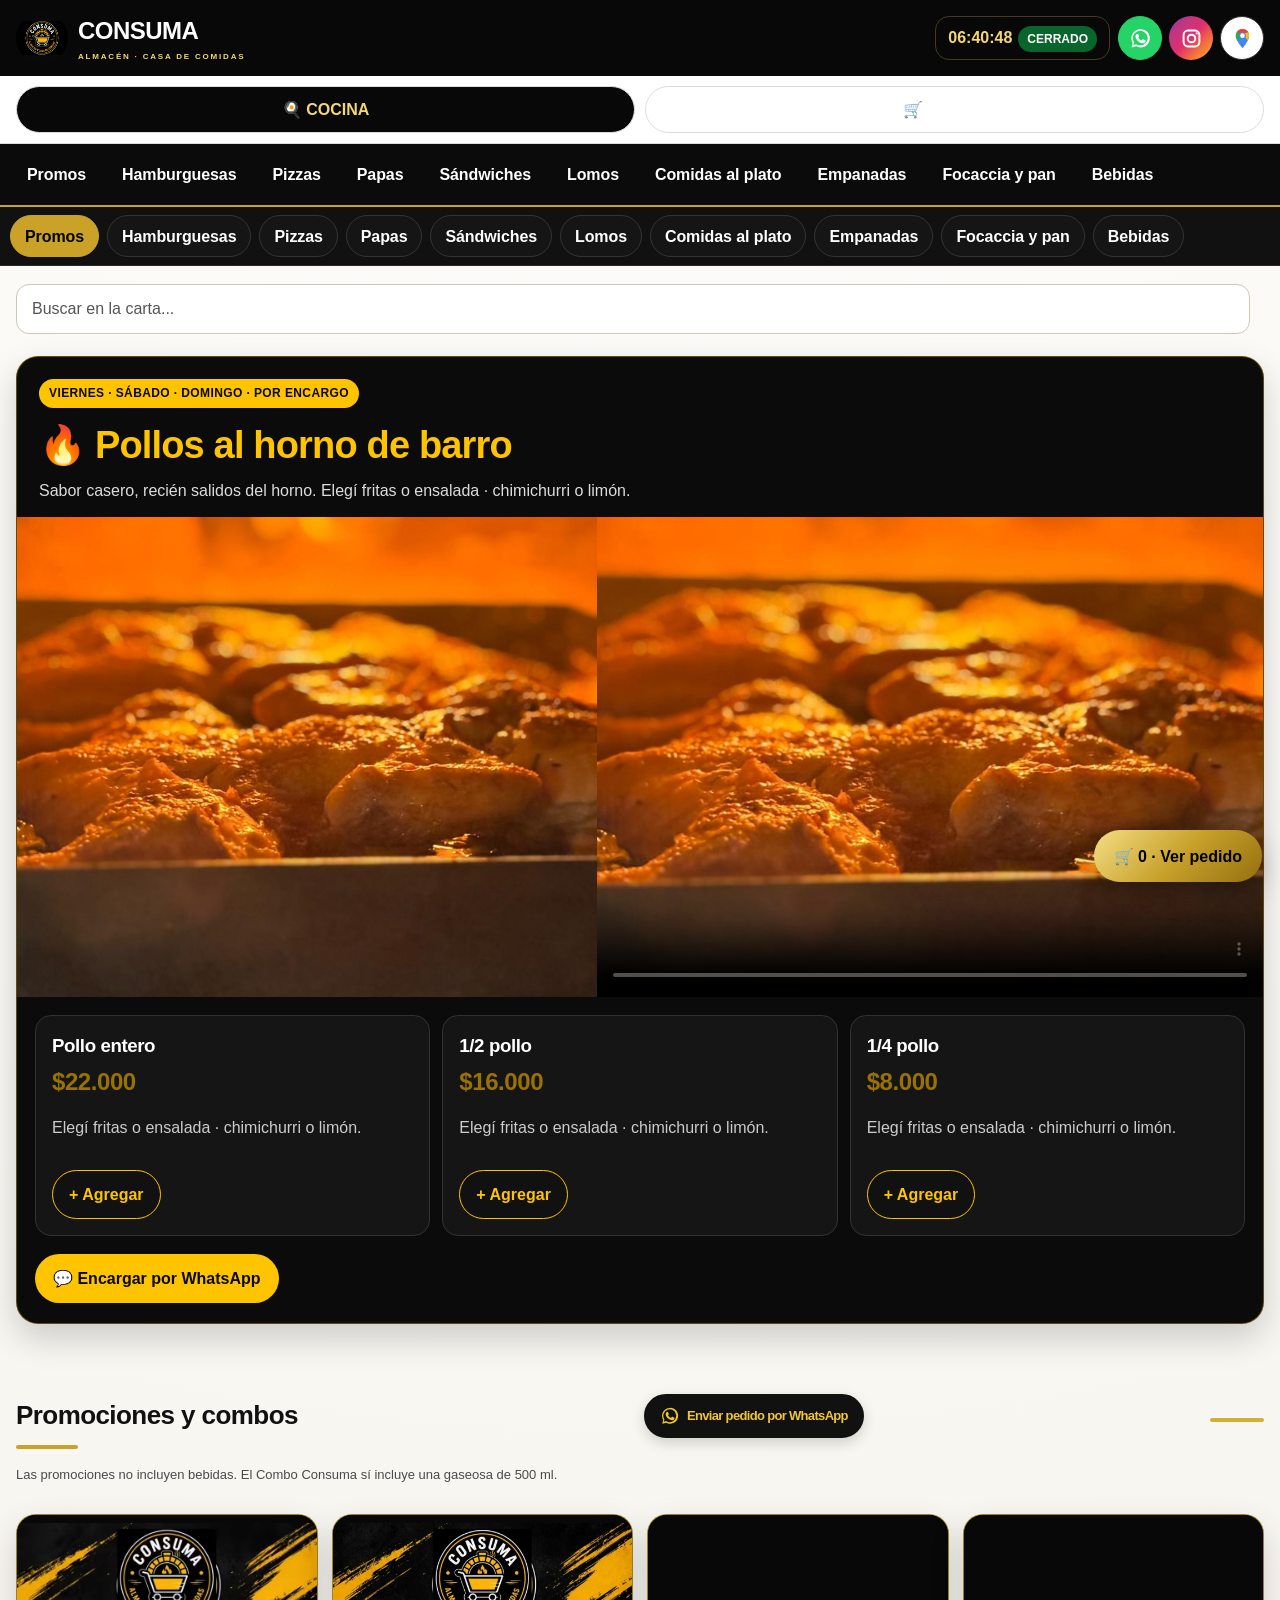
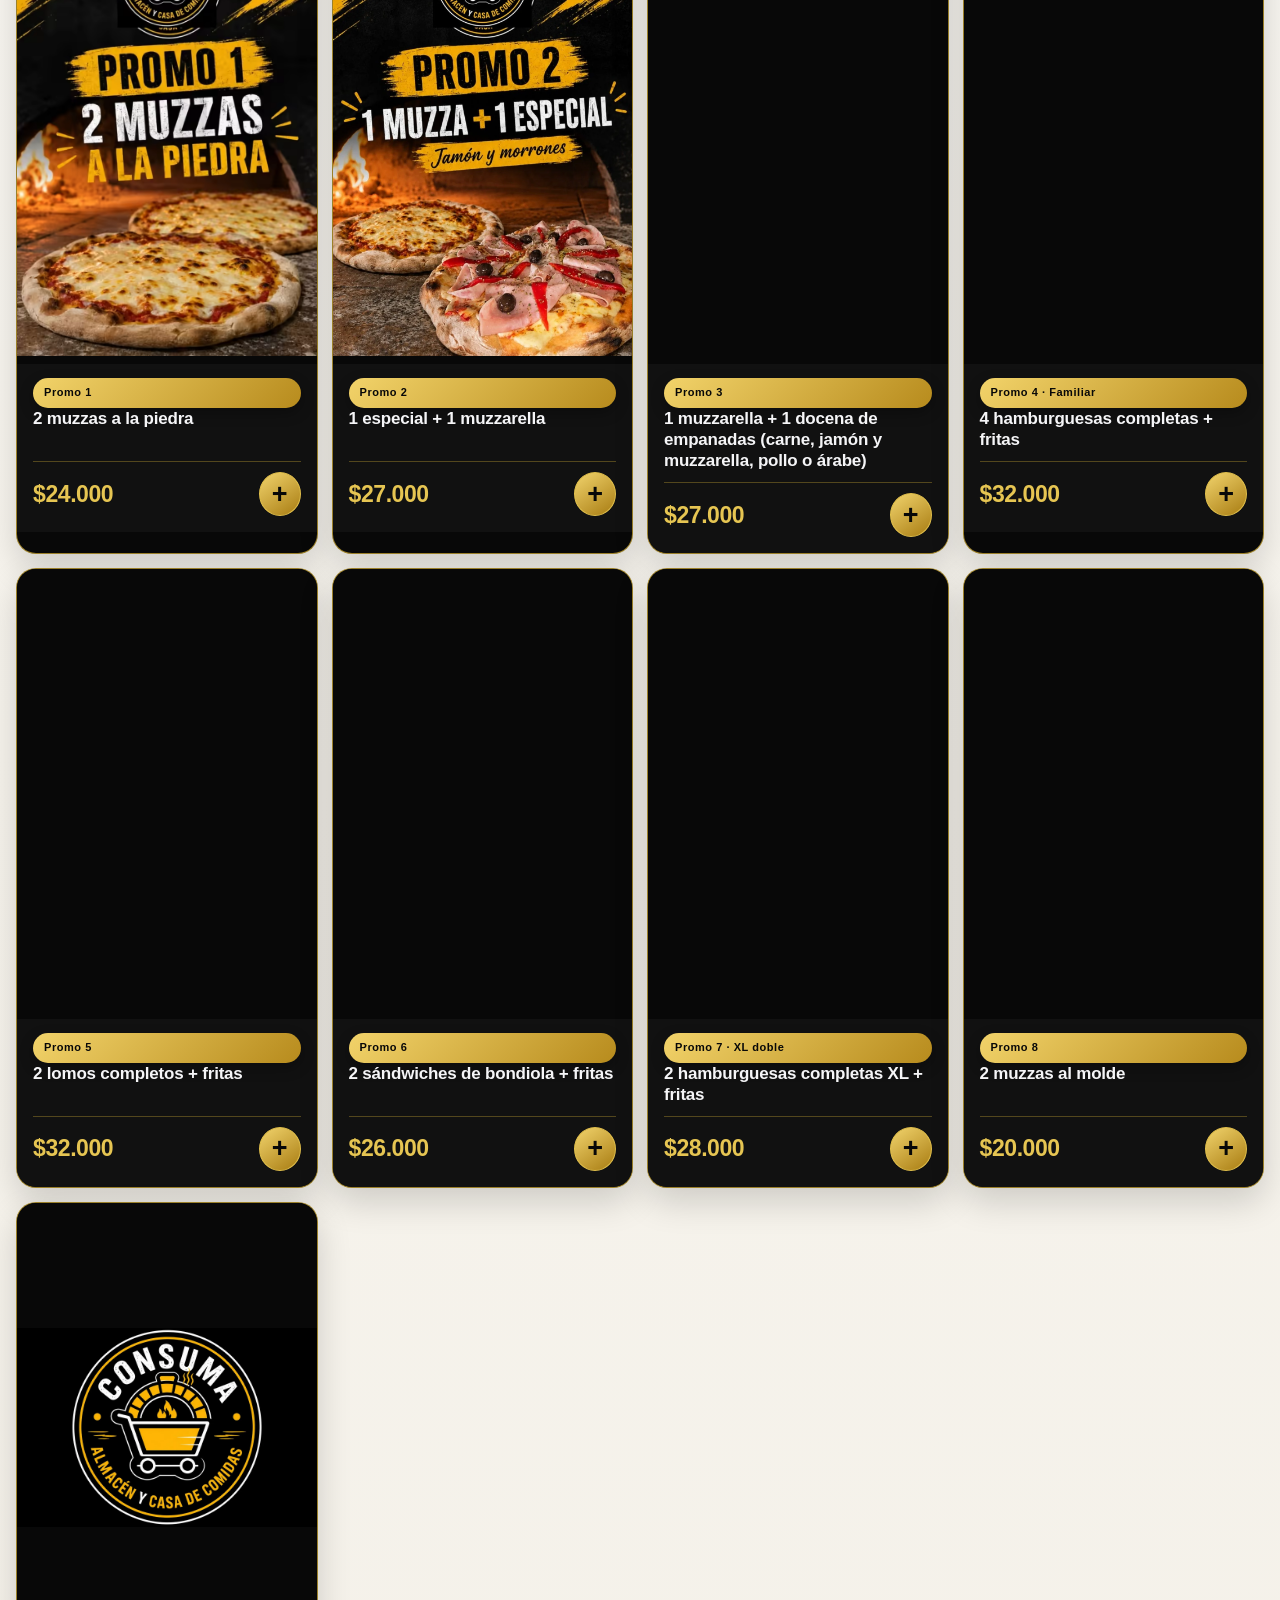
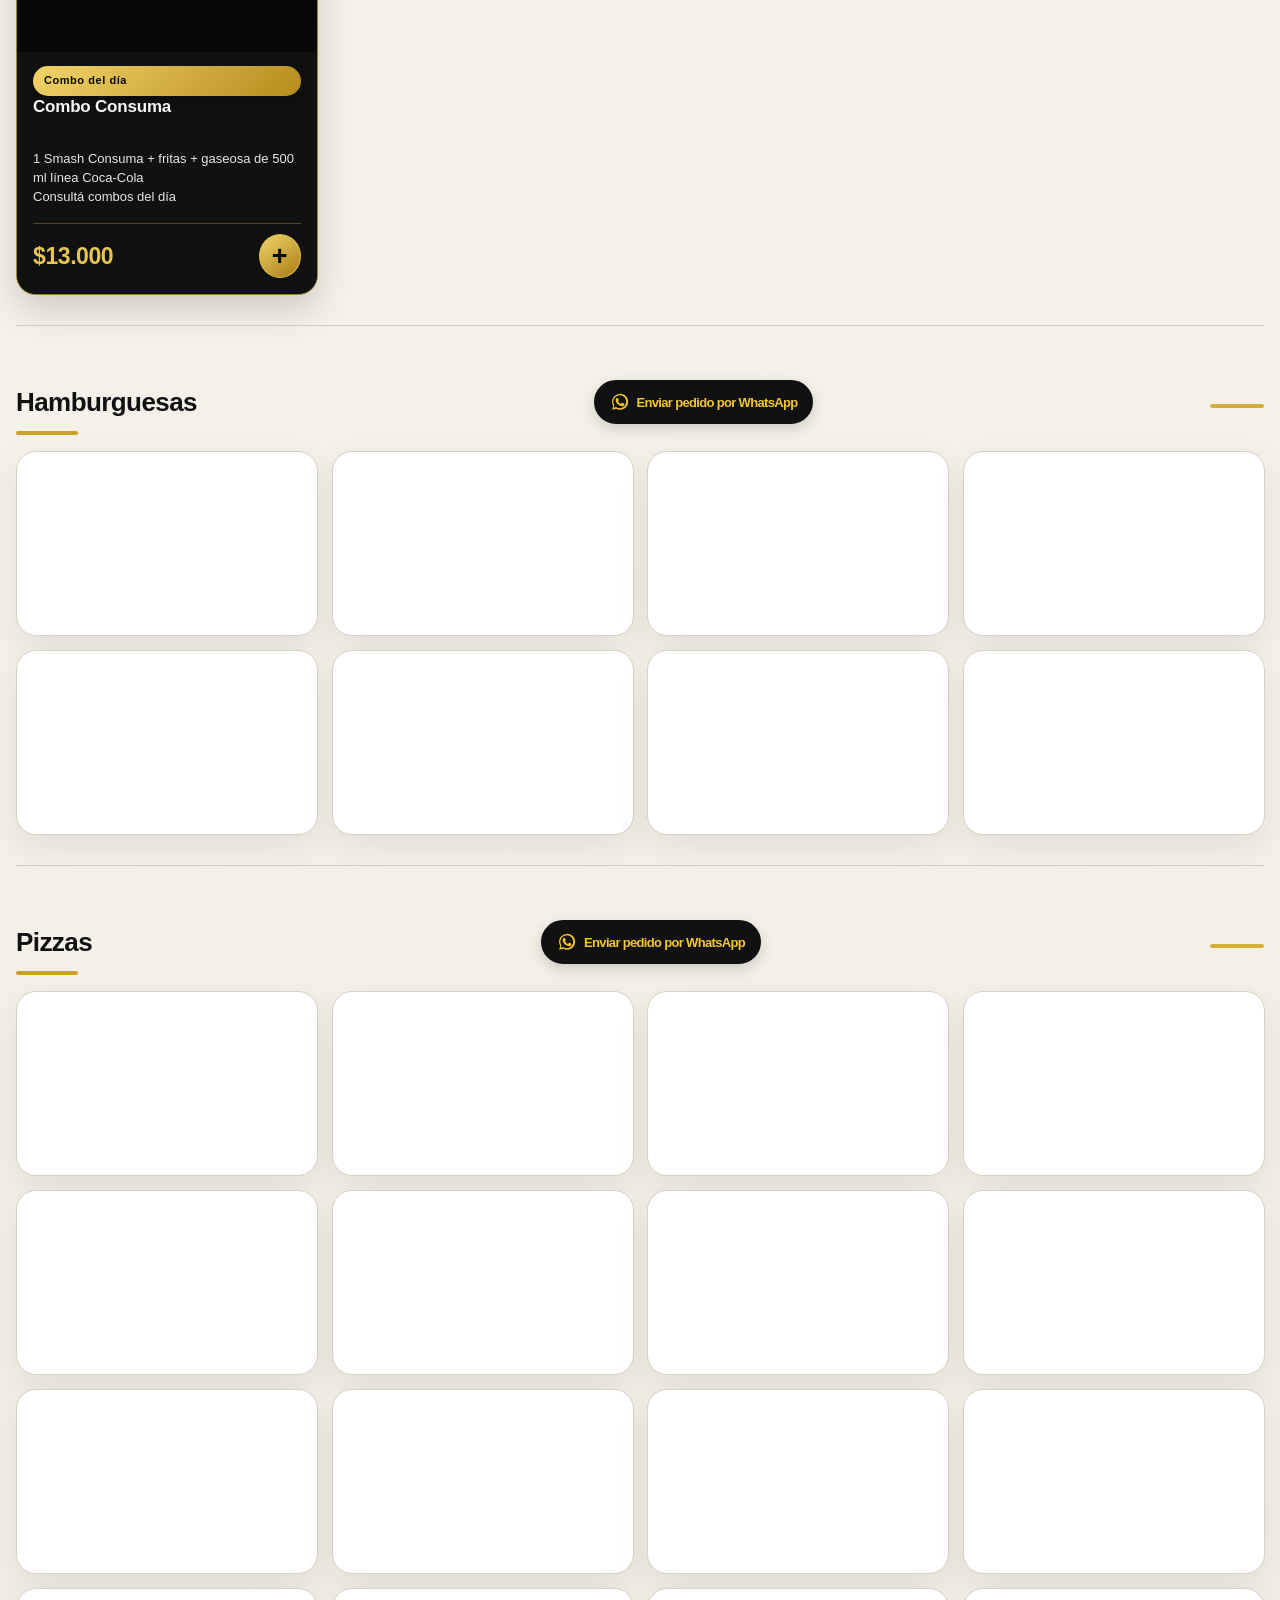
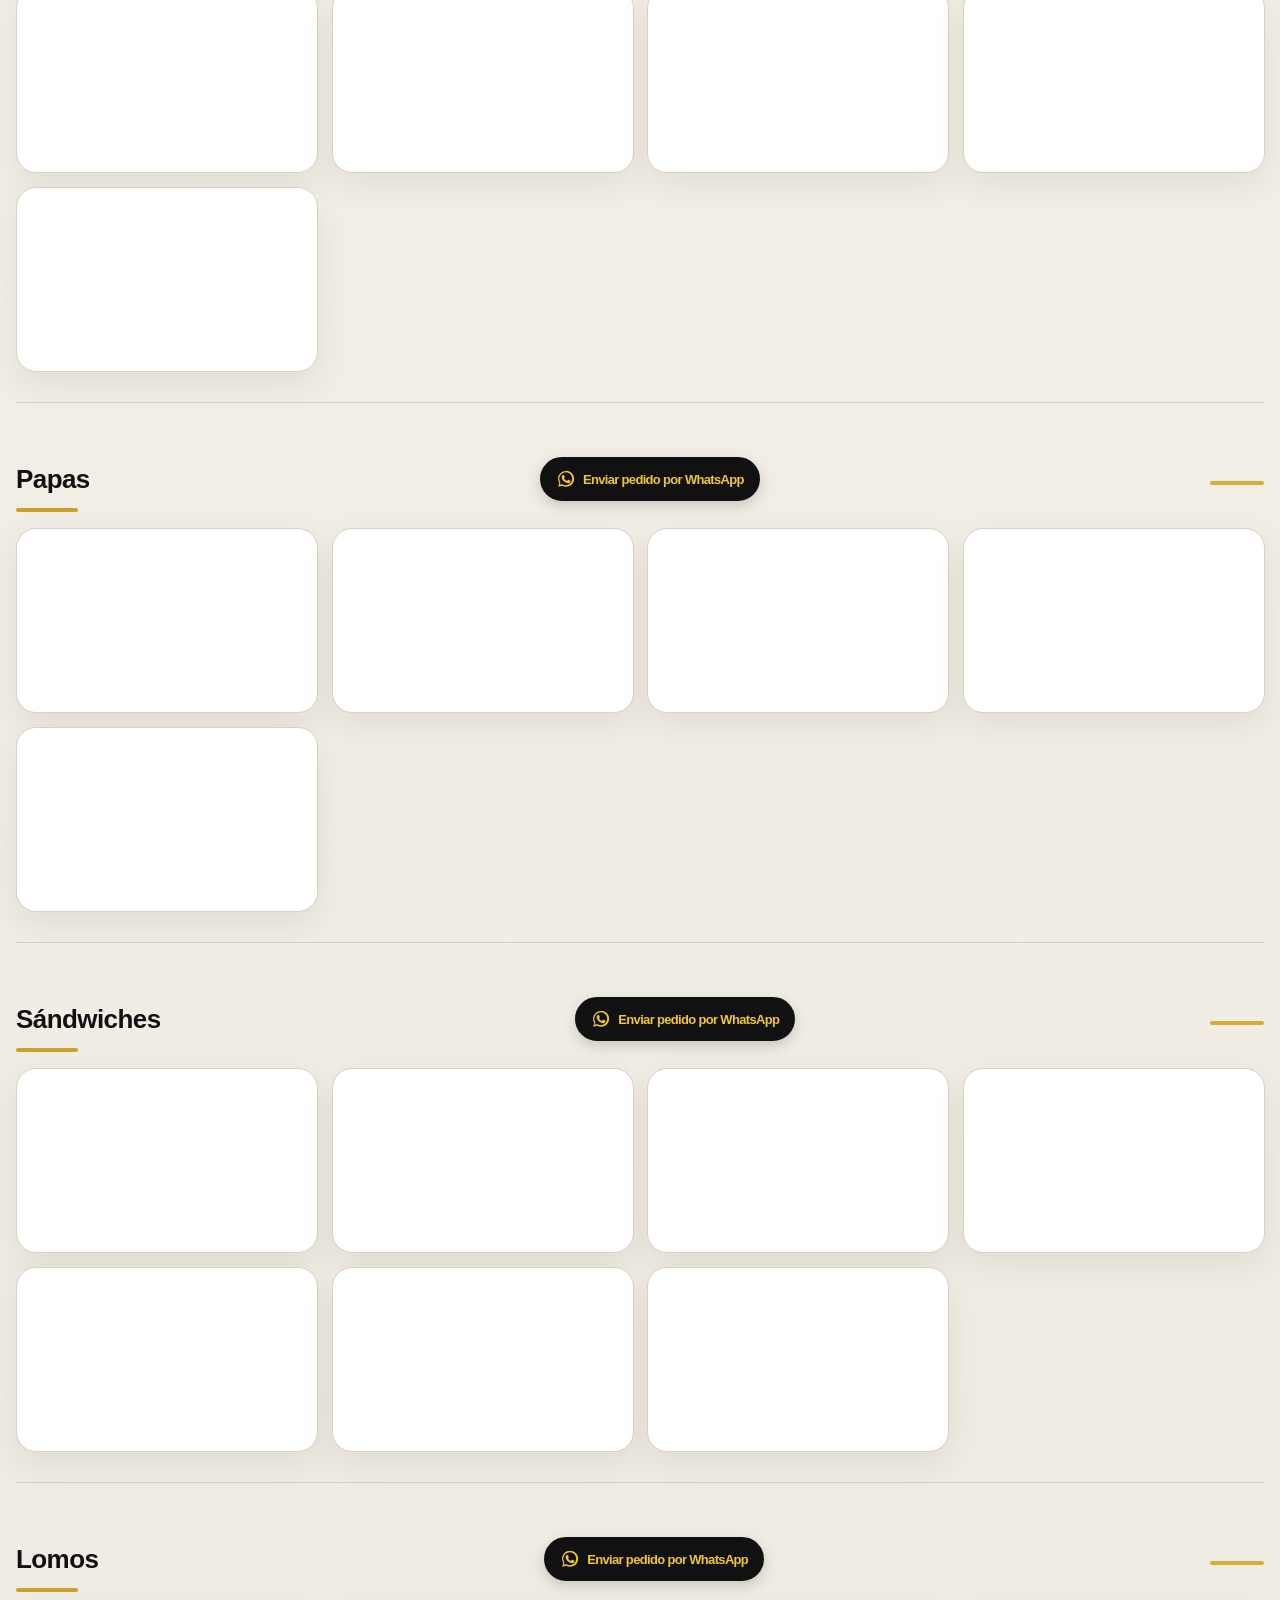
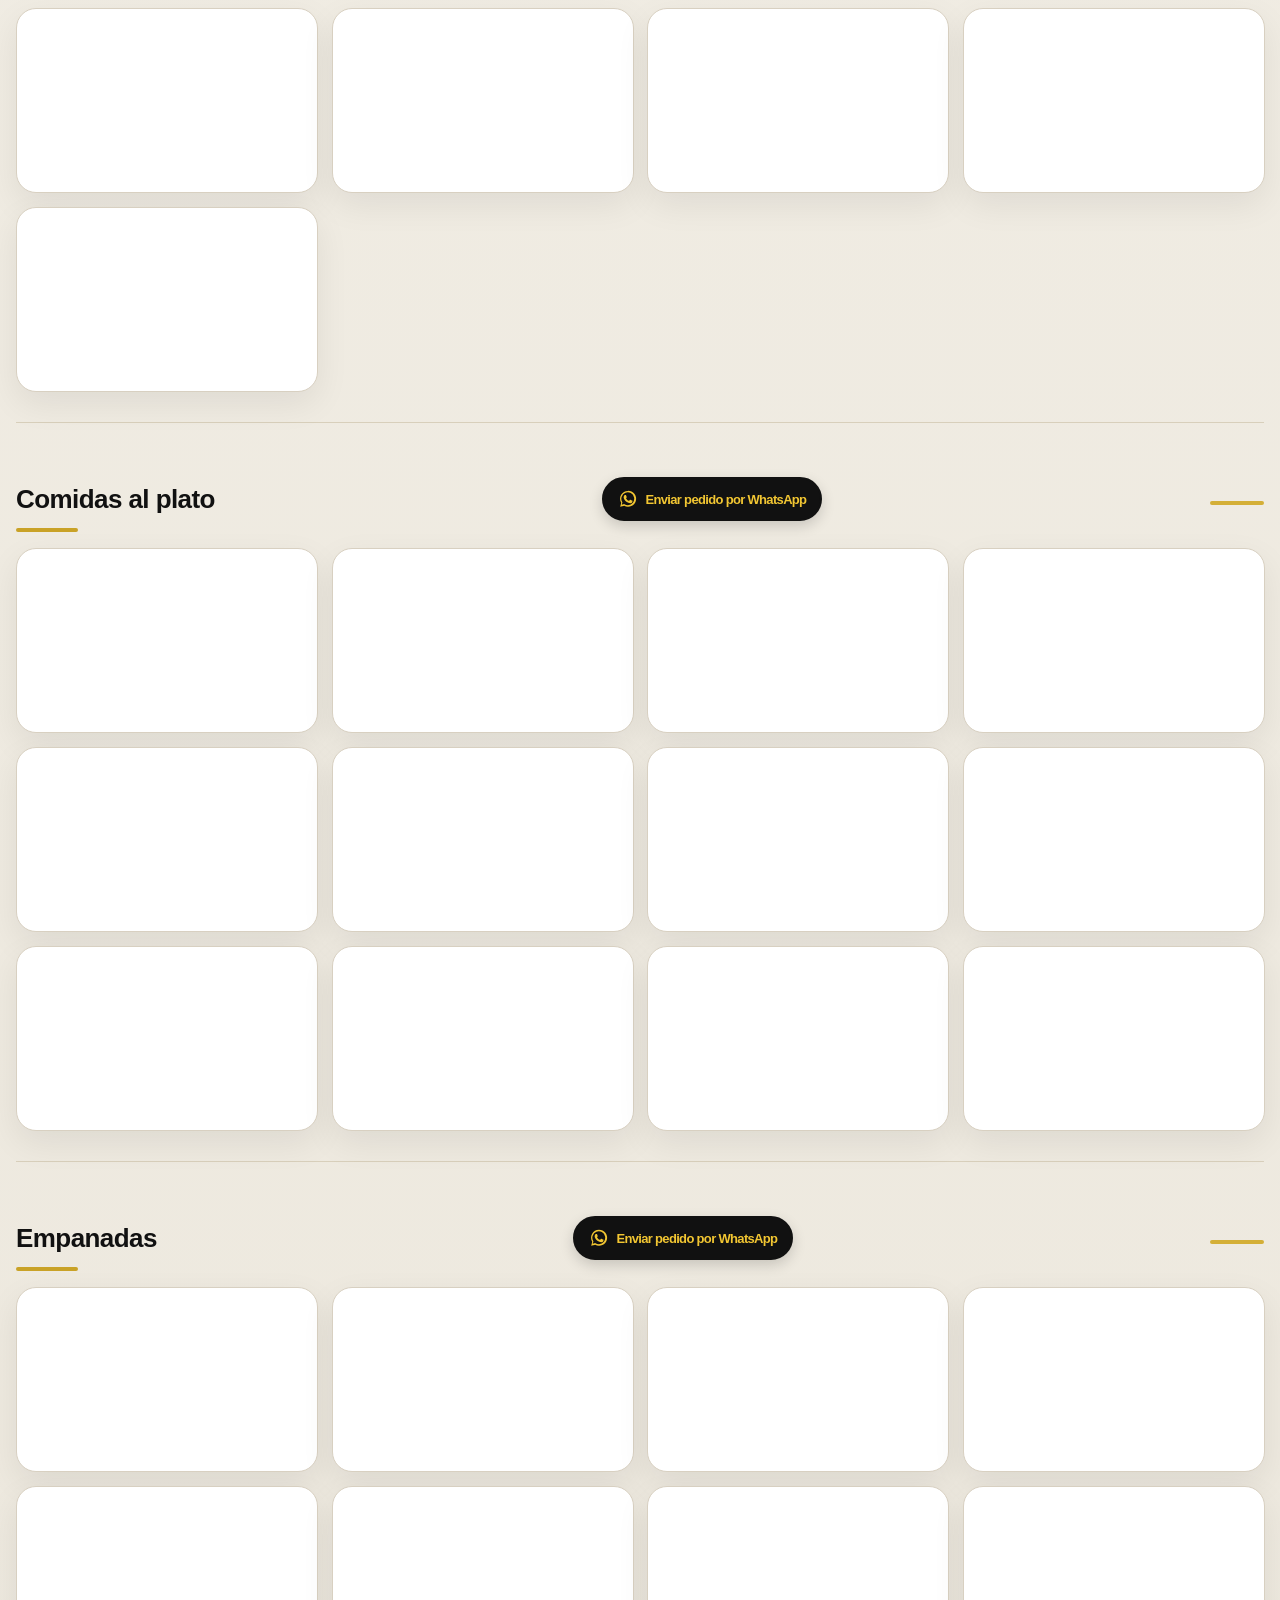
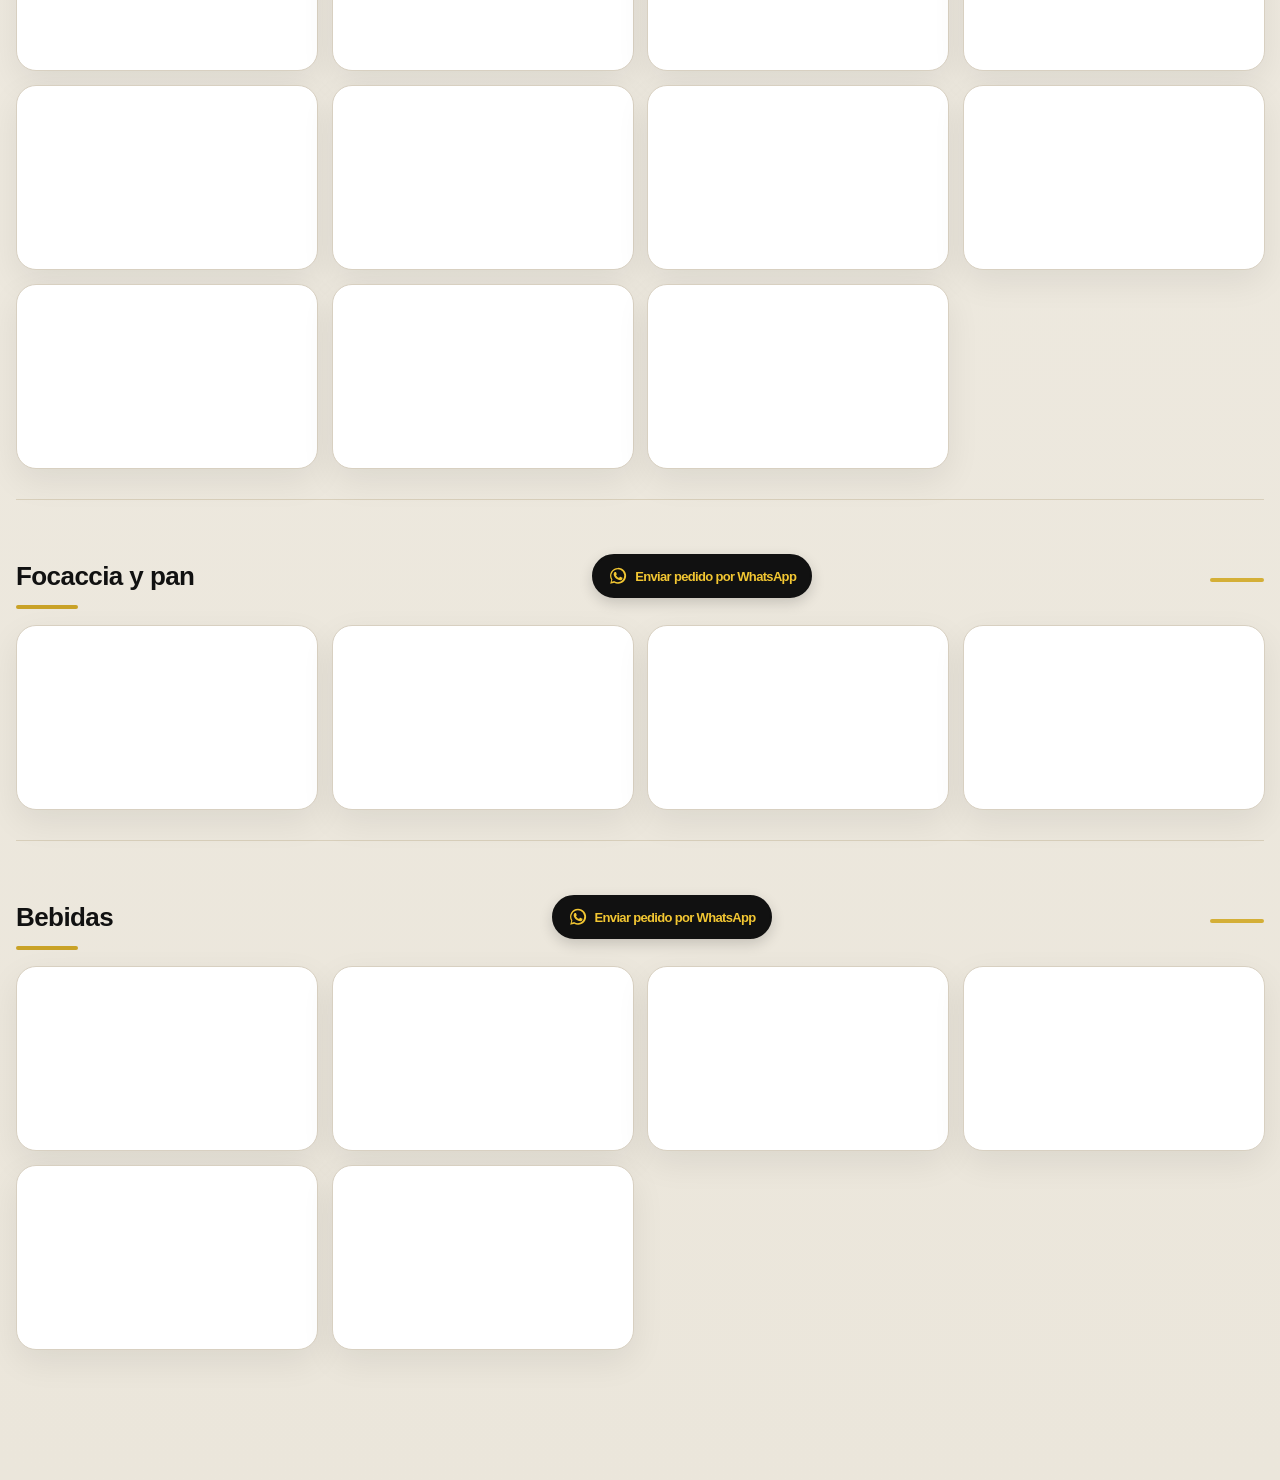
==== index.html @ 259374e2 "Agregar elección chimichurri o limón a promo de pollos" ====
<!doctype html>
<html lang="es">
<head><meta charset="utf-8"><meta name="viewport" content="width=device-width,initial-scale=1,viewport-fit=cover">
<title>CONSUMA · Cocina</title>
<meta name="theme-color" content="#080808">
<meta name="description" content="CONSUMA · Cocina — pizzas, hamburguesas, lomos, empanadas, focaccias y pedidos online en San Luis.">
<link rel="canonical" href="https://web-official-consuma.vercel.app/">
<link rel="icon" type="image/webp" href="./assets/generated/d6634bc2acb4185f.webp">
<link rel="preload" as="image" href="./assets/generated/promo1-720-audit.avif" type="image/avif" fetchpriority="high">
<meta property="og:locale" content="es_AR">
<meta property="og:type" content="website">
<meta property="og:title" content="CONSUMA · Almacén y Casa de Comidas">
<meta property="og:description" content="Pizzas, hamburguesas, lomos, empanadas y pedidos online en San Luis.">
<meta property="og:url" content="https://web-official-consuma.vercel.app/">
<meta property="og:image" content="https://web-official-consuma.vercel.app/assets/generated/d6634bc2acb4185f.webp">
<meta name="twitter:card" content="summary_large_image">
<script type="application/ld+json">
{"@context":"https://schema.org","@type":"Restaurant","name":"CONSUMA · Almacén y Casa de Comidas","url":"https://web-official-consuma.vercel.app/","image":"https://web-official-consuma.vercel.app/assets/generated/d6634bc2acb4185f.webp","servesCuisine":["Pizzas","Hamburguesas","Lomos","Empanadas","Comida casera"],"address":{"@type":"PostalAddress","streetAddress":"Av. Juan Gilberto Funes 945","addressLocality":"San Luis","addressRegion":"San Luis","addressCountry":"AR"},"sameAs":["https://www.instagram.com/consuma.ok/"]}
</script>
<meta name="apple-mobile-web-app-capable" content="yes">
<meta name="apple-mobile-web-app-status-bar-style" content="black-translucent">
<meta name="format-detection" content="telephone=no">
<link rel="stylesheet" href="./css/base.css">
<link rel="stylesheet" href="./css/checkout.css?v=20260914-pedir-aqui">
<link rel="stylesheet" href="./css/responsive.css">
</head>
<body>
<header><div class="top"><div class="brandWrap"><img class="brandLogo" src="./assets/generated/d6634bc2acb4185f.webp" alt="Logo original Consuma"><div class="brand">CONSUMA<small>ALMACÉN · CASA DE COMIDAS</small></div></div><div class="clock"><span id="time"></span><span class="status" id="status" aria-live="polite">ABIERTO</span></div><div class="socialTop">
<button class="socialBtn waIcon" onclick="openCart()" aria-label="WhatsApp / finalizar pedido" title="WhatsApp / finalizar pedido"><svg viewBox="0 0 32 32"><path fill="currentColor" d="M16 3a12.6 12.6 0 0 0-10.8 19.1L3.5 28.5l6.6-1.7A12.7 12.7 0 1 0 16 3Zm0 22.9c-2 0-4-.6-5.7-1.6l-.4-.2-3.9 1 1.1-3.8-.3-.4A10.3 10.3 0 1 1 16 25.9Zm5.7-7.7c-.3-.2-1.9-.9-2.2-1-.3-.1-.5-.2-.7.2-.2.3-.8 1-.9 1.2-.2.2-.3.2-.7.1-1.8-.9-3-1.6-4.2-3.7-.3-.6.3-.5.9-1.8.1-.2 0-.4 0-.6l-1-2.5c-.3-.6-.6-.5-.9-.5h-.7c-.2 0-.6.1-1 .5-1.1 1.2-1.5 2.7-1.1 4.3.5 2.4 2.2 4.6 4.3 6.1 2.4 1.8 5.7 2.8 7.6 2 .8-.3 1.7-1.3 1.9-2.2.2-.8.2-1.5.1-1.7-.2-.2-.5-.3-.8-.5Z"/></svg></button>
<a class="socialBtn igIcon" href="https://www.instagram.com/consuma.ok/" target="_blank" rel="noopener" aria-label="Instagram" title="Instagram"><svg viewBox="0 0 32 32"><rect x="5" y="5" width="22" height="22" rx="6" fill="none" stroke="currentColor" stroke-width="2.7"/><circle cx="16" cy="16" r="5.3" fill="none" stroke="currentColor" stroke-width="2.7"/><circle cx="23.2" cy="8.9" r="1.5" fill="currentColor"/></svg></a>
<a class="socialBtn mapsIcon" href="https://www.google.com/maps/search/?api=1&query=Av.+Juan+Gilberto+Funes+945,+San+Luis,+Argentina" target="_blank" rel="noopener" aria-label="Google Maps" title="Google Maps"><svg viewBox="0 0 24 24"><path fill="#4285F4" d="M12 2a7 7 0 0 0-7 7c0 5.1 7 13 7 13s7-7.9 7-13a7 7 0 0 0-7-7Z"/><path fill="#34A853" d="M6.1 5.3A7 7 0 0 0 5 9c0 1.7.8 3.8 1.9 5.8l3-4.2A3.5 3.5 0 0 1 8.5 9c0-1 .4-1.9 1.1-2.5Z"/><path fill="#FBBC04" d="M17.9 5.3 14.4 6.5A3.5 3.5 0 0 1 15.5 9c0 .6-.2 1.2-.5 1.7l2.2 3.1C18.2 12 19 10.2 19 9a7 7 0 0 0-1.1-3.7Z"/><path fill="#EA4335" d="M12 2a7 7 0 0 0-5.9 3.3l3.5 1.2A3.5 3.5 0 0 1 12 5.5c.9 0 1.7.3 2.4 1l3.5-1.2A7 7 0 0 0 12 2Z"/><circle cx="12" cy="9" r="2.4" fill="white"/></svg></a>
</div></div>
<div class="modes"><div><div class="mode active">🍳 COCINA</div><div class="mode">🛒 ALMACÉN</div></div></div>
<div class="nav"><div class="navin" id="nav"></div></div></header>
<main><h1 class="sr-only">CONSUMA · Almacén y Casa de Comidas en San Luis</h1><div class="tools"><input id="search" placeholder="Buscar en la carta..." oninput="scheduleRender()" autocomplete="off" enterkeyhint="search" aria-label="Buscar productos"></div>
<section class="polloFeature" id="pollos-horno">
  <div class="polloFeatureHead"><span class="polloBadge">VIERNES · SÁBADO · DOMINGO · POR ENCARGO</span><h2>🔥 Pollos al horno de barro</h2><p>Sabor casero, recién salidos del horno. Elegí fritas o ensalada · chimichurri o limón.</p></div>
  <div class="polloMedia"><img src="./assets/pollo-horno-consuma.jpg" alt="Pollos de Consuma cocinándose en el horno" loading="lazy" decoding="async"><video controls muted playsinline preload="metadata" poster="./assets/pollo-horno-consuma.jpg"><source src="./assets/pollo-horno-consuma.mp4" type="video/mp4">Tu navegador no puede reproducir este video.</video></div>
  <div class="polloOffers">
    <article class="polloOffer"><h3>Pollo entero</h3><div class="price">$22.000</div><p>Elegí fritas o ensalada · chimichurri o limón.</p><button class="polloAdd" onclick="add('Pollo entero al horno de barro',22000,'Comidas al plato')">+ Agregar</button></article>
    <article class="polloOffer"><h3>1/2 pollo</h3><div class="price">$16.000</div><p>Elegí fritas o ensalada · chimichurri o limón.</p><button class="polloAdd" onclick="add('1/2 pollo al horno de barro',16000,'Comidas al plato')">+ Agregar</button></article>
    <article class="polloOffer"><h3>1/4 pollo</h3><div class="price">$8.000</div><p>Elegí fritas o ensalada · chimichurri o limón.</p><button class="polloAdd" onclick="add('1/4 pollo al horno de barro',8000,'Comidas al plato')">+ Agregar</button></article>
  </div>
  <div class="polloActions"><a class="polloOrderBtn" target="_blank" rel="noopener" href="https://wa.me/542664576554?text=Hola%21%20Quiero%20encargar%20pollo%20al%20horno%20de%20barro%20%F0%9F%91%87%0A%0APedido%3A%20%0AD%C3%ADa%20%28viernes%2Fs%C3%A1bado%2Fdomingo%29%3A%20%0AGuarnici%C3%B3n%20%28fritas%20o%20ensalada%29%3A%20%0AAcompa%C3%B1amiento%20%28chimichurri%20o%20lim%C3%B3n%29%3A%20%0ADirecci%C3%B3n%20o%20retiro%3A%20%0AForma%20de%20pago%3A%20%0AObservaci%C3%B3n%3A">💬 Encargar por WhatsApp</a></div>
</section>
<div id="content"></div></main>
<button class="cart" aria-label="Ver pedido" onclick="openCart()">🛒 <span id="count" aria-live="polite">0</span> · Ver pedido</button>
<div class="modal" id="modifierModal"><div class="sheet modifierSheet"><button class="xclose" onclick="closeModifier()">×</button><h2 id="modTitle">Personalizá tu pedido</h2><p class="modHint">Elegí aderezos, extras, potenciadores o bebidas</p><div id="sauceGrid" class="sauceGrid"></div><label class="medallonRow" id="medallonRow"><input type="checkbox" id="extraMedallon"> <span>Agregar medallón extra</span><b id="medallonPrice">+$2.000 / XL +$2.500</b></label><button class="checkout" onclick="confirmModifier()">Agregar al carrito</button></div></div><div class="modal" id="modal" onclick="if(event.target===this)closeCart()"><div class="sheet orderSheet">
<div class="cartTitleRow"><h2>Tu pedido</h2><button class="xclose" onclick="closeCart()">×</button></div>
<div id="cartItems"></div>
<p class="sauces">Los aderezos, extras y potenciadores elegidos se detallan debajo de cada producto.</p>
<div class="orderTotal"><span>Subtotal productos</span><b id="orderSubtotal">$0</b></div>
<div class="orderForm">
<div class="formLabel">¿CÓMO LO RECIBÍS?</div>
<div class="deliveryToggle"><button id="btnDelivery" class="active" type="button" onclick="setDeliveryMode('delivery')">🛵 Delivery</button><button id="btnPickup" type="button" onclick="setDeliveryMode('pickup')">🏪 Retiro</button></div>
<div class="form2"><label><span>NOMBRE *</span><input id="customerName" placeholder="Tu nombre" autocomplete="name"></label><label><span>TELÉFONO *</span><input id="customerPhone" placeholder="2664 123456" inputmode="tel" autocomplete="tel"></label></div>
<div id="deliveryFields" class="deliveryFields">
<label><span>DIRECCIÓN *</span><input id="customerAddress" placeholder="Calle y número" autocomplete="street-address"></label>
<div class="form2"><label><span>BARRIO / ZONA</span><input id="customerBarrio" placeholder="Barrio"></label><label><span>REFERENCIA / ENTRE CALLES</span><input id="customerRef" placeholder="Referencia"></label></div>
<div class="formLabel">ZONA DE ENVÍO *</div>
<div class="zoneGrid">
<button class="zoneBtn active" type="button" onclick="selectZone(this,'Dentro de las 4 avenidas',1500)"><b>4 Avenidas</b><small>$1.500</small></button>
<button class="zoneBtn" type="button" onclick="selectZone(this,'Pasando las 4 avenidas',2000)"><b>Pasando 4 Avenidas</b><small>$2.000</small></button>
<button class="zoneBtn" type="button" onclick="selectZone(this,'Zona Sur / 500 Viviendas',2500)"><b>Zona Sur / 500 Viviendas</b><small>$2.500</small></button>
<button class="zoneBtn" type="button" onclick="selectZone(this,'1.ª a 3.ª rotonda',null)"><b>1.ª a 3.ª rotonda</b><small>Consultar</small></button>
<button class="zoneBtn" type="button" onclick="selectZone(this,'Serranía Puntana',null)"><b>Serranía Puntana</b><small>Consultar</small></button>
<button class="zoneBtn" type="button" onclick="selectZone(this,'Juana Koslay',null)"><b>Juana Koslay</b><small>Consultar</small></button>
</div>
<button type="button" class="gpsBtn" onclick="shareGPS()">📍 Compartir mi ubicación</button>
<div id="gpsStatus" class="gpsStatus">Ubicación todavía no compartida.</div>
<div class="shippingLine"><span>Envío</span><b id="shippingText">$1.500</b></div>
</div>
<div class="form2"><label><span>FORMA DE PAGO *</span><select id="payment" onchange="toggleChange()"><option value="">Elegir</option><option>Efectivo</option><option>Transferencia</option></select></label><label id="changeField" class="hidden"><span>¿CON CUÁNTO PAGÁS?</span><input id="changeFor" inputmode="numeric" placeholder="Ej. 30000"></label></div>
<label><span>ACLARACIONES</span><textarea id="orderNote" maxlength="400" placeholder="Ej.: sin cebolla, tocar timbre..."></textarea></label>
<div class="orderTotal grand"><span>Total estimado</span><b id="grandTotal">$0</b></div>
<div class="note">Las zonas “Consultar” no suman costo automático. Se confirma por WhatsApp.</div>
<div id="formError" class="formError"></div>
<button class="checkout" onclick="sendWA()">Enviar pedido por WhatsApp</button>
</div></div></div>
<script src="./js/app.js?v=20260915-pollos" defer></script>
</body></html>
---- css/base.css ----
/* Media pizza: botones oro, redondeados y alto contraste */
.halfBtn,.halfPizzaBtn,[data-half],button[onclick*="half" i],button[onclick*="mitad" i]{
  background:linear-gradient(145deg,#F0D06A,#C9A227)!important;
  color:#080808!important;
  border:2px solid #F6DF8A!important;
  border-radius:999px!important;
  font-weight:950!important;
  text-shadow:none!important;
  box-shadow:0 5px 14px rgba(0,0,0,.38), inset 0 1px 0 rgba(255,255,255,.28)!important;
}
.halfBtn strong,.halfPizzaBtn strong,[data-half] strong,
button[onclick*="half" i] strong,button[onclick*="mitad" i] strong{
  color:#080808!important;
  font-weight:950!important;
}
.halfBtn:active,.halfPizzaBtn:active,[data-half]:active,
button[onclick*="half" i]:active,button[onclick*="mitad" i]:active{
  transform:scale(.98)!important;
}

/* Pollos al horno de barro · 2026-09-15 */
.polloFeature{margin:22px 0 34px;border:1px solid rgba(255,196,0,.35);border-radius:22px;overflow:hidden;background:#0b0b0b;color:#fff;box-shadow:0 14px 34px rgba(0,0,0,.18)}
.polloFeatureHead{padding:22px 22px 14px}.polloFeatureHead h2{margin:0 0 6px;color:#ffc400;font-size:clamp(25px,4vw,38px)}.polloFeatureHead p{margin:0;color:#ddd}.polloBadge{display:inline-block;margin-bottom:10px;padding:6px 10px;border-radius:999px;background:#ffc400;color:#090909;font-weight:900;font-size:12px;letter-spacing:.4px}.polloMedia{display:grid;grid-template-columns:1fr 1.15fr;gap:0;background:#000}.polloMedia img,.polloMedia video{width:100%;height:100%;min-height:300px;max-height:480px;object-fit:cover;display:block}.polloOffers{display:grid;grid-template-columns:repeat(3,1fr);gap:12px;padding:18px}.polloOffer{background:#151515;border:1px solid #333;border-radius:16px;padding:16px}.polloOffer h3{margin:0 0 6px}.polloOffer .price{color:#ffc400;font-size:24px;font-weight:900}.polloOffer p{color:#ccc;min-height:38px}.polloActions{display:flex;gap:10px;flex-wrap:wrap;padding:0 18px 20px}.polloOrderBtn{display:inline-flex;align-items:center;justify-content:center;gap:8px;background:#ffc400;color:#090909;text-decoration:none;border:0;border-radius:999px;padding:13px 18px;font-weight:900}.polloAdd{border:1px solid #ffc400;background:#111;color:#ffc400;border-radius:999px;padding:12px 16px;font-weight:800;cursor:pointer}@media(max-width:760px){.polloMedia{grid-template-columns:1fr}.polloMedia img{display:none}.polloMedia video{min-height:210px;max-height:280px}.polloOffers{grid-template-columns:1fr}.polloOffer p{min-height:0}}
---- css/checkout.css ----
:root{--gold:#C9A227;--gold2:#F4D675;--gold3:#8D6B12;--black:#070707;--paper:#F3F0E9;--white:#fff;--muted:#68645c}
*{box-sizing:border-box}body{margin:0;font-family:Inter,ui-sans-serif,-apple-system,BlinkMacSystemFont,'Segoe UI',Arial,sans-serif;background:radial-gradient(circle at 50% -10%,#fff 0,#f6f3ec 32%,#ebe6db 100%);color:#111;-webkit-font-smoothing:antialiased;text-rendering:optimizeLegibility}
header{position:sticky;top:0;z-index:20;background:#080808;color:white;border-bottom:2px solid var(--gold)}
.top{max-width:1280px;margin:auto;display:flex;align-items:center;gap:14px;padding:12px 16px}
.brand{font-weight:950;font-size:24px;letter-spacing:.5px} .clock{margin-left:auto;border:1px solid #443a20;border-radius:14px;padding:9px 12px;color:var(--gold2);font-weight:900}
.status{font-size:12px;background:#159447;color:white;border-radius:999px;padding:6px 9px;margin-left:6px}
.wa{border:0;border-radius:12px;background:linear-gradient(135deg,#F5DE85,#C6A02A 52%,#94700F);padding:11px 14px;font-weight:900;cursor:pointer}
.modes{background:white;border-bottom:1px solid #ddd}.modes>div{max-width:1280px;margin:auto;display:flex;gap:10px;padding:10px 16px}
.mode{flex:1;border:1px solid #ddd;border-radius:999px;padding:11px;text-align:center;font-weight:900}.mode.active{background:#080808;color:var(--gold2)}
.nav{background:#0b0b0b;overflow:auto;white-space:nowrap}.navin{max-width:1280px;margin:auto;display:flex;gap:6px;padding:8px 12px}
.nav button{border:0;background:transparent;color:white;font-weight:800;padding:11px 15px;border-radius:12px;cursor:pointer}.nav button.active{background:linear-gradient(135deg,#F5DE85,#C6A02A 52%,#94700F);color:#080808}
main{max-width:1280px;margin:auto;padding:18px 16px 100px}.tools{display:flex;gap:10px;margin-bottom:16px}input{width:100%;padding:13px 15px;border:1px solid #cfc7b7;border-radius:13px;font-size:16px}
h2{margin:22px 0 12px;font-size:26px}.goldline{width:62px;height:4px;background:var(--gold);border-radius:5px;margin-top:-7px;margin-bottom:16px}
.grid{display:grid;grid-template-columns:repeat(4,1fr);gap:14px}
.card{background:white;border:1px solid #d8d0c1;border-radius:20px;overflow:hidden;box-shadow:0 12px 34px #00000012}
.promo{height:440px;position:relative;background:#090909;border:1px solid #b89327;color:white;isolation:isolate}
.pbg{position:absolute;inset:0;background-size:cover;background-position:center 58%;transform:scale(1.035)}
.promo-bg-8{background-size:cover;background-position:center center;transform:none}
.promo::after{content:"";position:absolute;inset:0;background:linear-gradient(to bottom,rgba(0,0,0,.04) 0%,rgba(0,0,0,.02) 52%,rgba(0,0,0,.92) 78%,#050505 100%)}
.pcontent{position:absolute;z-index:2;left:0;right:0;bottom:0;padding:17px}.pill{display:inline-block;background:#080808;border:1px solid var(--gold);color:var(--gold2);padding:6px 10px;border-radius:999px;font-weight:900;font-size:12px}
.pcontent h3{font-size:19px;margin:9px 0 10px;line-height:1.12}.row{display:flex;align-items:center;gap:10px;border-top:1px solid #5b4a20;padding-top:11px}
.price{font-size:25px;font-weight:950;color:var(--gold2)}.add{margin-left:auto;width:45px;height:45px;border:0;border-radius:50%;font-size:27px;font-weight:800;background:linear-gradient(135deg,#F5DE85,#C6A02A 52%,#94700F);cursor:pointer}
.product{padding:16px;min-height:185px;display:flex;flex-direction:column}.product h3{margin:0 0 8px;font-size:17px}.desc{font-size:13px;color:var(--muted);line-height:1.35;min-height:36px}.product .row{margin-top:auto;border-top:1px solid #eee;padding-top:12px}
.product .price{color:#161616;font-size:20px}.soon{font-weight:900;color:#806514;background:#f6edce;border-radius:999px;padding:7px 10px;font-size:12px}
.cart{position:fixed;right:18px;bottom:18px;z-index:30;background:linear-gradient(135deg,#F5DE85,#C6A02A 52%,#94700F);border:0;border-radius:999px;padding:15px 20px;font-weight:950;box-shadow:0 10px 28px #0004;cursor:pointer}
.modal{display:none;position:fixed;inset:0;background:#0009;z-index:50;align-items:flex-end;justify-content:center}.modal.open{display:flex}.sheet{width:min(680px,100%);max-height:80vh;overflow:auto;background:white;border-radius:24px 24px 0 0;padding:20px}.ci{display:flex;gap:8px;align-items:center;padding:10px 0;border-bottom:1px solid #eee}.ci b{flex:1}.remove{border:0;background:#eee;border-radius:8px;padding:7px 9px}.checkout{width:100%;border:0;border-radius:13px;background:#080808;color:var(--gold2);font-weight:950;padding:14px;margin-top:14px}
.sauces{font-size:13px;color:#555;margin:8px 0 0}
@media(max-width:900px){.grid{grid-template-columns:repeat(2,1fr)}.promo{height:430px}.brand{font-size:21px}}
@media(max-width:520px){.top{gap:7px;padding:9px}.brand{font-size:19px}.clock{font-size:13px;padding:8px}.wa{font-size:11px;padding:9px}main{padding:12px 10px 95px}.grid{gap:9px}.promo{height:360px;border-radius:14px}.pcontent{padding:11px}.pcontent h3{font-size:15px}.price{font-size:20px}.product{padding:12px;min-height:180px}.product h3{font-size:15px}}

/* 3.0 — PROMOS UNIFICADAS: la web manda, no el flyer */
.grid{align-items:stretch}
.promo{
  height:430px!important;
  display:block!important;
  position:relative!important;
  border-radius:20px!important;
  overflow:hidden!important;
  background:#080808!important;
  border:1px solid rgba(212,175,55,.72)!important;
  box-shadow:0 14px 34px rgba(0,0,0,.16)!important;
}
.promo .pbg{
  position:absolute!important;
  inset:0!important;
  width:100%!important;
  height:72%!important;
  background-repeat:no-repeat!important;
  background-size:cover!important;
  background-position:center center!important;
  transform:none!important;
  filter:saturate(.98) contrast(1.02)!important;
}
.promo::before{
  content:""!important;
  position:absolute!important;
  z-index:1!important;
  left:0!important;right:0!important;bottom:0!important;
  height:36%!important;
  background:linear-gradient(180deg,rgba(8,8,8,0) 0%,rgba(8,8,8,.92) 22%,#080808 42%,#080808 100%)!important;
}
.promo::after{display:none!important}
.promo .pcontent{
  position:absolute!important;
  z-index:3!important;
  left:0!important;right:0!important;bottom:0!important;
  height:34%!important;
  padding:15px 16px 14px!important;
  display:flex!important;
  flex-direction:column!important;
  justify-content:flex-end!important;
  background:#080808!important;
}
.promo .pill{
  position:absolute!important;
  left:15px!important;
  top:-15px!important;
  margin:0!important;
  background:linear-gradient(135deg,#F2D36A,#B78B1D)!important;
  color:#080808!important;
  border:0!important;
  border-radius:999px!important;
  padding:7px 11px!important;
  font-size:11px!important;
  font-weight:950!important;
  letter-spacing:.05em!important;
  box-shadow:0 5px 14px rgba(0,0,0,.3)!important;
}
.promo .pcontent h3{
  color:#fff!important;
  font-size:17px!important;
  line-height:1.15!important;
  font-weight:900!important;
  margin:0 0 11px!important;
  min-height:39px!important;
  text-shadow:none!important;
}
.promo .row{
  width:100%!important;
  display:flex!important;
  align-items:center!important;
  gap:10px!important;
  border-top:1px solid rgba(212,175,55,.34)!important;
  padding-top:10px!important;
}
.promo .price{
  color:#E6C552!important;
  font-size:23px!important;
  line-height:1!important;
  font-weight:950!important;
  font-variant-numeric:tabular-nums!important;
}
.promo .add{
  margin-left:auto!important;
  width:42px!important;height:42px!important;
  min-width:42px!important;
  border-radius:50%!important;
  border:1px solid #E1BF4B!important;
  background:linear-gradient(145deg,#F1D36C,#A87C12)!important;
  color:#080808!important;
  box-shadow:none!important;
}
/* Todos los fondos usan el mismo encuadre base. */
.promo-bg-1,.promo-bg-2,.promo-bg-3,.promo-bg-4,
.promo-bg-5,.promo-bg-6,.promo-bg-7,.promo-bg-8{
  background-size:cover!important;
  transform:none!important;
}
/* Ajuste manual por producto, sin cambiar la estructura. */
.promo-bg-1{background-position:center 47%!important}
.promo-bg-2{background-position:center 48%!important}
.promo-bg-3{background-position:center 50%!important}
.promo-bg-4{background-position:center 52%!important}
.promo-bg-5{background-position:center 53%!important;background-size:116%!important}
.promo-bg-6{background-position:center 51%!important}
.promo-bg-7{background-position:center 50%!important}
.promo-bg-8{background-position:center 48%!important}
@media(max-width:900px){.promo{height:405px!important}}
@media(max-width:520px){
 .promo{height:350px!important;border-radius:15px!important}
 .promo .pbg{height:70%!important}
 .promo .pcontent{height:36%!important;padding:12px!important}
 .promo .pill{left:11px!important;top:-13px!important;padding:6px 9px!important;font-size:9px!important}
 .promo .pcontent h3{font-size:14px!important;min-height:33px!important;margin-bottom:8px!important}
 .promo .price{font-size:19px!important}
 .promo .add{width:38px!important;height:38px!important;min-width:38px!important}
}

.brandWrap{display:flex;align-items:center;gap:10px}.brandLogo{width:52px;height:52px;object-fit:contain;border-radius:50%;background:#090909}.brand small{display:block;font-size:8px;letter-spacing:1.8px;color:var(--gold2);margin-top:2px}
.socialTop{display:flex;gap:7px}.socialBtn{width:42px;height:42px;border-radius:50%;display:inline-flex;align-items:center;justify-content:center;border:1px solid #333;cursor:pointer;text-decoration:none}.socialBtn svg{width:23px;height:23px}.waIcon{background:#25D366;color:#fff;border-color:#25D366}.igIcon{background:linear-gradient(135deg,#833AB4,#C13584,#E1306C,#F77737,#FCAF45);color:#fff;border:0}.mapsIcon{background:#fff}
.modifierSheet{position:relative}.xclose{position:absolute;right:16px;top:14px;border:0;background:#eee;width:34px;height:34px;border-radius:50%;font-size:22px}.modHint{color:#666;margin-top:-8px}.sauceGrid{display:grid;grid-template-columns:repeat(2,1fr);gap:9px;margin:15px 0}.sauceOpt{border:1px solid #ddd;border-radius:12px;padding:11px;display:flex;align-items:center;gap:8px;font-weight:750}.sauceOpt:has(input:checked){border-color:#C9A227;background:#fbf6e5}.medallonRow{align-items:center;gap:8px;border:1px solid #C9A227;background:#0a0a0a;color:#fff;border-radius:13px;padding:13px;margin:10px 0}.medallonRow span{flex:1}.medallonRow b{color:#F0D06A}
@media(max-width:620px){.brandLogo{width:42px;height:42px}.brand small{display:none}.socialBtn{width:36px;height:36px}.socialBtn svg{width:20px;height:20px}.clock{margin-left:auto}.sauceGrid{grid-template-columns:1fr 1fr}}

.menuSection{scroll-margin-top:155px;padding:10px 0 30px}.menuSection+.menuSection{border-top:1px solid #d8cfbb;padding-top:28px}.nav{position:sticky;top:76px;z-index:15}.nav button{transition:.16s}.qtyCtl{display:flex;align-items:center;gap:7px}.qtyCtl button{width:31px;height:31px;border-radius:50%;border:1px solid #cfc7b7;background:#fff;font-size:19px;font-weight:900}.ci small{display:block;color:#666;margin-top:3px}.ci{flex-wrap:wrap}.orderSheet{max-height:92vh}.cartTitleRow{display:flex;align-items:center;justify-content:space-between}.orderForm{display:grid;gap:11px;margin-top:15px;border-top:1px solid #ddd;padding-top:15px}.formLabel{font-size:10px;font-weight:950;letter-spacing:.08em;color:#645f54}.deliveryToggle,.form2{display:grid;grid-template-columns:1fr 1fr;gap:8px}.deliveryToggle button{border:1px solid #d8d0c0;background:#fff;border-radius:12px;padding:11px;font-weight:900}.deliveryToggle button.active{background:#080808;color:#F0D06A;border-color:#080808}.orderForm label{display:grid;gap:5px}.orderForm label>span{font-size:10px;font-weight:900;color:#645f54}.orderForm input,.orderForm select,.orderForm textarea{width:100%;border:1px solid #d8d0c0;border-radius:11px;padding:11px;background:#fff}.orderForm textarea{min-height:70px;resize:vertical}.deliveryFields{display:grid;gap:10px;border:1px solid #ddd2bb;background:#faf8f2;border-radius:15px;padding:12px}.zoneGrid{display:grid;grid-template-columns:1fr 1fr;gap:8px}.zoneBtn{border:1px solid #d8d0c0;background:#fff;border-radius:12px;padding:10px;text-align:left}.zoneBtn b,.zoneBtn small{display:block}.zoneBtn small{margin-top:3px;color:#666}.zoneBtn.active{background:#080808;color:#fff;border-color:#C9A227}.zoneBtn.active b{color:#F0D06A}.zoneBtn.active small{color:#ddd}.gpsBtn{border:0;border-radius:11px;padding:11px;background:#eaf8ee;color:#146c2e;font-weight:900}.gpsStatus{font-size:11px;color:#666}.shippingLine,.orderTotal{display:flex;justify-content:space-between;align-items:center;border-radius:11px;padding:10px 12px;background:#fff4c9;border:1px solid #dfc565}.orderTotal.grand{background:#080808;color:#fff;border-color:#C9A227}.orderTotal.grand b{color:#F0D06A;font-size:21px}.formError{display:none;padding:9px 10px;border-radius:10px;background:#fff0f0;color:#a51616;border:1px solid #efb5b5;font-size:12px}.formError.show{display:block}.hidden{display:none!important}
@media(max-width:620px){.menuSection{scroll-margin-top:140px}.form2,.zoneGrid{grid-template-columns:1fr}.orderSheet{border-radius:20px 20px 0 0}.nav{top:70px}}

.halfBtn{border:1px solid #c9a227;background:#fff8df;color:#59450b;border-radius:999px;padding:8px 10px;font-weight:900;font-size:11px;white-space:nowrap;cursor:pointer}
@media(max-width:520px){.product .row{flex-wrap:wrap}.halfBtn{order:3;width:100%;margin-top:4px;padding:8px}.product .add{margin-left:auto}}

/* PROMOS — ARTE ORIGINAL COMPLETO, SIN RECORTE */
.card.promo .pbg{
  height:auto !important;
  aspect-ratio:auto !important;
  overflow:hidden;
  background:#080808;
}
.card.promo .pbg img{
  width:100% !important;
  height:auto !important;
  max-height:none !important;
  aspect-ratio:auto !important;
  object-fit:contain !important;
  object-position:center center !important;
  display:block !important;
}


/* FIX DEFINITIVO PROMOS:
   flyer completo visible + comida visible + datos debajo, sin tapar la imagen */
#sec-promos .card.promo{
  height:auto !important;
  min-height:0 !important;
  display:flex !important;
  flex-direction:column !important;
  position:relative !important;
  overflow:hidden !important;
  background:#080808 !important;
}
#sec-promos .card.promo .pbg{
  position:relative !important;
  inset:auto !important;
  flex:none !important;
  width:100% !important;
  height:auto !important;
  aspect-ratio:2 / 3 !important;
  background-size:contain !important;
  background-repeat:no-repeat !important;
  background-position:center center !important;
  transform:none !important;
  filter:none !important;
  background-color:#080808 !important;
}
#sec-promos .card.promo::after,
#sec-promos .card.promo::before{
  display:none !important;
  content:none !important;
}
#sec-promos .card.promo .pcontent{
  position:relative !important;
  inset:auto !important;
  left:auto !important;
  right:auto !important;
  bottom:auto !important;
  z-index:2 !important;
  width:100% !important;
  height:auto !important;
  padding:14px 16px 16px !important;
  background:#111 !important;
  box-sizing:border-box !important;
}
#sec-promos .card.promo .pill{
  position:static !important;
  display:inline-block !important;
}
#sec-promos .card.promo .pcontent h3{
  min-height:42px !important;
}
@media(max-width:520px){
  #sec-promos .card.promo{height:auto !important}
  #sec-promos .card.promo .pbg{
    height:auto !important;
    aspect-ratio:2 / 3 !important;
    background-size:contain !important;
  }
  #sec-promos .card.promo .pcontent{
    height:auto !important;
    padding:10px !important;
  }
}



\nhtml{width:100%;max-width:100%;overflow-x:hidden;scroll-behavior:smooth}\nbody{width:100%;max-width:100%;overflow-x:hidden;min-height:100dvh}\nbutton,a,input,select,textarea{font:inherit}\nbutton,a{touch-action:manipulation;-webkit-tap-highlight-color:transparent}\nbutton:focus-visible,a:focus-visible,input:focus-visible,select:focus-visible,textarea:focus-visible{outline:3px solid #F0D06A;outline-offset:2px}\n.top,.brandWrap,.socialTop,.nav,.navin,main,.grid,.card{min-width:0}\n.navin{-webkit-overflow-scrolling:touch;scrollbar-width:none}.navin::-webkit-scrollbar{display:none}\n.cart{bottom:calc(14px + env(safe-area-inset-bottom));right:calc(14px + env(safe-area-inset-right))}\n.sheet{padding-bottom:calc(20px + env(safe-area-inset-bottom));overscroll-behavior:contain}\n.orderSheet{max-height:calc(100dvh - 10px)!important}.modal{overscroll-behavior:contain}\n.orderForm input,.orderForm select,.orderForm textarea,#search{font-size:16px!important}\n.product h3,.desc,.promo .pcontent h3{overflow-wrap:anywhere}\n.qtyCtl button,.xclose,.add,.socialBtn{min-width:44px;min-height:44px}\n@media(max-width:700px){\n header{position:static!important}\n .top{display:grid!important;grid-template-columns:minmax(0,1fr) auto!important;grid-template-areas:"brand social" "clock clock"!important;align-items:center!important;gap:7px 8px!important;padding:9px 10px!important}\n .brandWrap{grid-area:brand!important;display:flex!important;align-items:center!important;gap:8px!important}\n .brandLogo{width:50px!important;height:50px!important;min-width:50px!important}.brand{font-size:20px!important;line-height:1!important;white-space:nowrap!important}.brand small{display:none!important}\n .socialTop{grid-area:social!important;display:flex!important;gap:5px!important;justify-self:end!important}.socialBtn{width:40px!important;height:40px!important;min-width:40px!important;min-height:40px!important}.socialBtn svg{width:22px!important;height:22px!important}\n .clock{grid-area:clock!important;margin:0!important;width:100%!important;display:flex!important;justify-content:center!important;align-items:center!important;gap:8px!important;padding:5px 8px!important;font-size:12px!important;border-radius:10px!important}\n .modes>div{padding:8px 10px!important}.mode{padding:10px 12px!important;font-size:14px!important}\n .nav{position:sticky!important;top:0!important;z-index:40!important;padding:0!important}.navin{overflow-x:auto!important;display:flex!important;gap:6px!important;padding:8px 10px!important}.nav button{flex:0 0 auto!important;width:auto!important;min-width:auto!important;white-space:nowrap!important;padding:9px 13px!important;font-size:13px!important;border-radius:999px!important}\n .menuSection{scroll-margin-top:58px!important}main{padding-left:10px!important;padding-right:10px!important}.cart{max-width:calc(100vw - 28px)!important;padding:12px 16px!important}\n}\n@media(max-width:390px){.brandLogo{width:44px!important;height:44px!important;min-width:44px!important}.brand{font-size:18px!important}.socialBtn{width:38px!important;height:38px!important;min-width:38px!important;min-height:38px!important}.socialBtn svg{width:21px!important;height:21px!important}}\n@media(prefers-reduced-motion:reduce){html{scroll-behavior:auto}*,*::before,*::after{animation-duration:.01ms!important;animation-iteration-count:1!important;transition-duration:.01ms!important}}\n


:root{--tap:46px}
html{scroll-behavior:smooth}
button,.socialBtn,.catBtn,.addBtn,.checkout{touch-action:manipulation}
button:focus-visible,input:focus-visible,textarea:focus-visible{
  outline:3px solid #F0D06A!important;outline-offset:2px!important
}
.card{content-visibility:auto;contain-intrinsic-size:420px}
#sec-promos .card{content-visibility:visible}
.premiumQuick{
  position:sticky;top:0;z-index:88;
  display:flex;gap:8px;align-items:center;
  padding:8px 10px;background:rgba(8,8,8,.96);
  backdrop-filter:blur(12px);border-bottom:1px solid #292929;
  overflow-x:auto;scrollbar-width:none
}
.premiumQuick::-webkit-scrollbar{display:none}
.premiumQuick button{
  min-height:42px;white-space:nowrap;border:1px solid #333;
  border-radius:999px;background:#151515;color:#fff;
  padding:0 14px;font-weight:850
}
.premiumQuick button.active,.premiumQuick button:hover{
  border-color:#C9A227;background:#C9A227;color:#050505
}
.premiumSearchWrap{position:relative}
.premiumSearchInfo{
  font-size:12px;color:#a9a9a9;margin:6px 2px 0;
  min-height:16px
}
.premiumTopBtn{
  position:fixed;right:14px;bottom:calc(88px + env(safe-area-inset-bottom));
  width:46px;height:46px;border-radius:50%;border:1px solid #C9A227;
  background:#111;color:#F0D06A;font-size:22px;font-weight:900;
  z-index:90;box-shadow:0 10px 30px #0008;display:none
}
.premiumTopBtn.show{display:block}
@media(max-width:700px){
  .premiumQuick{top:0}
  .premiumQuick button{min-height:44px;padding:0 13px}
  .card button,.checkout,.addBtn{min-height:var(--tap)}
}
@media(prefers-reduced-motion:reduce){
  html{scroll-behavior:auto}
  *,*::before,*::after{animation-duration:.01ms!important;transition-duration:.01ms!important}
}



/* Compatibilidad universal: móvil, tablet, desktop y Smart TV */
*{box-sizing:border-box}
html{
  -webkit-text-size-adjust:100%;
  text-size-adjust:100%;
  scroll-padding-top:76px;
}
body{
  width:100%;
  max-width:100vw;
  overflow-x:hidden;
  -webkit-font-smoothing:antialiased;
  -moz-osx-font-smoothing:grayscale;
}
img,svg,video{max-width:100%;height:auto}
button,input,select,textarea{font:inherit}
button,.socialBtn,.catBtn,.add,.checkout{
  min-width:44px;
  min-height:44px;
  -webkit-tap-highlight-color:transparent;
}
input,select,textarea{max-width:100%}

/* Evita cortes de textos largos */
.product h3,.desc,.pcontent h3,.price,.formLabel,.zoneBtn{
  overflow-wrap:anywhere;
}

/* iPhone / Android pequeños */
@media (max-width:430px){
  main{padding-left:10px!important;padding-right:10px!important}
  .grid{grid-template-columns:1fr!important;gap:12px!important}
  .product{min-height:0!important}
  .premiumQuick{padding-left:8px!important;padding-right:8px!important}
  #sec-promos .grid{grid-template-columns:1fr!important}
  #sec-promos .card.promo .pbg{
    width:100%!important;
    aspect-ratio:2 / 3!important;
    background-size:contain!important;
    background-position:center center!important;
  }
  .sheet{width:min(100%,100vw)!important;max-width:100vw!important}
}

/* Teléfonos grandes / plegables */
@media (min-width:431px) and (max-width:767px){
  .grid{grid-template-columns:repeat(2,minmax(0,1fr))!important}
  #sec-promos .grid{grid-template-columns:repeat(2,minmax(0,1fr))!important}
}

/* iPad / Android tablets */
@media (min-width:768px) and (max-width:1180px){
  main,.top,.navin,.modes>div{max-width:1120px!important}
  .grid{grid-template-columns:repeat(3,minmax(0,1fr))!important}
  #sec-promos .grid{grid-template-columns:repeat(2,minmax(0,1fr))!important}
  .product h3{font-size:18px!important}
  .add{min-width:48px!important;min-height:48px!important}
}

/* Tablet horizontal / notebook */
@media (min-width:1181px) and (max-width:1919px){
  .grid{grid-template-columns:repeat(4,minmax(0,1fr))!important}
  #sec-promos .grid{grid-template-columns:repeat(4,minmax(0,1fr))!important}
}

/* Smart TV Full HD / 4K: lectura a distancia */
@media (min-width:1920px){
  body{font-size:20px!important}
  main,.top,.navin,.modes>div{max-width:1780px!important}
  .grid{grid-template-columns:repeat(4,minmax(0,1fr))!important}
  #sec-promos .grid{grid-template-columns:repeat(4,minmax(0,1fr))!important}
  button,.socialBtn,.catBtn,.add,.checkout{
    min-width:54px!important;min-height:54px!important
  }
  input,select,textarea{font-size:20px!important}
}

/* Smart TV 4K grande */
@media (min-width:3000px){
  body{font-size:23px!important}
  main,.top,.navin,.modes>div{max-width:2600px!important}
  h2{font-size:42px!important}
  .product h3,#sec-promos .pcontent h3{font-size:25px!important}
  .desc{font-size:19px!important}
  .product .price,#sec-promos .price{font-size:32px!important}
}

/* Landscape de baja altura */
@media (orientation:landscape) and (max-height:600px){
  .premiumQuick{position:relative!important}
  .top{padding-top:5px!important;padding-bottom:5px!important}
}

/* Safe areas: iPhone con notch / Dynamic Island */
@supports(padding:max(0px)){
  body{
    padding-left:env(safe-area-inset-left);
    padding-right:env(safe-area-inset-right);
  }
  .cart{
    padding-bottom:max(14px,env(safe-area-inset-bottom))!important;
  }
}

/* Teclado/remote control: Smart TV, PC, accesibilidad */
button:focus-visible,a:focus-visible,input:focus-visible,
select:focus-visible,textarea:focus-visible{
  outline:4px solid #F0D06A!important;
  outline-offset:3px!important;
}

/* Hover sólo donde existe mouse real */
@media(hover:none){
  button:hover,.card:hover{transform:none!important}
}

/* Usuarios con movimiento reducido */
@media(prefers-reduced-motion:reduce){
  html{scroll-behavior:auto!important}
  *,*::before,*::after{
    scroll-behavior:auto!important;
    animation:none!important;
    transition:none!important;
  }
}



/* Aderezos: sin superposición en móvil, tablet, desktop ni TV */
#modifierModal .sheet{
  width:min(560px,calc(100vw - 24px))!important;
  max-width:calc(100vw - 24px)!important;
  max-height:min(88vh,760px)!important;
  overflow-y:auto!important;
  overflow-x:hidden!important;
  padding:18px!important;
  box-sizing:border-box!important;
}
#modifierModal .sauceGrid{
  display:grid!important;
  grid-template-columns:repeat(2,minmax(0,1fr))!important;
  gap:9px!important;
  width:100%!important;
}
#modifierModal .sauceOpt{
  min-width:0!important;
  width:100%!important;
  min-height:48px!important;
  padding:10px!important;
  box-sizing:border-box!important;
  align-items:center!important;
  overflow:hidden!important;
}
#modifierModal .sauceOpt span{
  min-width:0!important;
  white-space:normal!important;
  overflow-wrap:anywhere!important;
  word-break:normal!important;
  line-height:1.25!important;
}
#modifierModal .sauceOpt input{
  flex:0 0 auto!important;
  width:20px!important;
  height:20px!important;
  margin:0!important;
}
#modifierModal .medallonRow{
  display:flex!important;
  width:100%!important;
  min-width:0!important;
  flex-wrap:wrap!important;
  box-sizing:border-box!important;
}
#modifierModal .medallonRow span{
  min-width:0!important;
  flex:1 1 180px!important;
  white-space:normal!important;
  overflow-wrap:anywhere!important;
}
#modifierModal .medallonRow b{
  flex:0 1 auto!important;
  white-space:normal!important;
  text-align:right!important;
}
#modifierModal .checkout{
  width:100%!important;
  min-height:50px!important;
}

@media(max-width:430px){
  #modifierModal{
    padding:8px!important;
    align-items:flex-end!important;
  }
  #modifierModal .sheet{
    width:100%!important;
    max-width:100%!important;
    max-height:88vh!important;
    border-radius:18px 18px 0 0!important;
    padding:14px!important;
    padding-bottom:max(16px,env(safe-area-inset-bottom))!important;
  }
  #modifierModal .sauceGrid{
    grid-template-columns:1fr!important;
    gap:8px!important;
  }
  #modifierModal .sauceOpt{
    min-height:46px!important;
  }
  #modifierModal .medallonRow{
    gap:8px!important;
  }
  #modifierModal .medallonRow b{
    width:100%!important;
    text-align:left!important;
    padding-left:28px!important;
  }
}
@media(min-width:768px){
  #modifierModal .sheet{width:min(620px,90vw)!important}
}
@media(min-width:1920px){
  #modifierModal .sheet{
    width:720px!important;
    max-height:82vh!important;
    padding:26px!important;
  }
  #modifierModal .sauceGrid{gap:14px!important}
  #modifierModal .sauceOpt{
    min-height:58px!important;
    font-size:18px!important;
  }
}



/* Tipografía optimizada para menú gastronómico y lectura móvil/TV.
   Usa fuentes del sistema: sin descargas externas y máxima compatibilidad. */
:root{
  --font-ui: Inter, -apple-system, BlinkMacSystemFont, "Segoe UI", Roboto, Helvetica, Arial, sans-serif;
}
html,body,button,input,select,textarea{
  font-family:var(--font-ui)!important;
}
body{
  font-weight:450;
  letter-spacing:.005em;
}
.brand{
  font-family:var(--font-ui)!important;
  font-weight:900!important;
  letter-spacing:.02em!important;
}
h1,h2,h3,.price,.pill,.nav button,.premiumQuick button,.checkout,.add{
  font-family:var(--font-ui)!important;
}
h1,h2{
  font-weight:900!important;
  letter-spacing:-.02em!important;
}
.product h3,#sec-promos .pcontent h3{
  font-weight:800!important;
  letter-spacing:-.01em!important;
  line-height:1.22!important;
}
.desc{
  font-weight:450!important;
  line-height:1.5!important;
  letter-spacing:.005em!important;
}
.price{
  font-weight:900!important;
  letter-spacing:-.015em!important;
  font-variant-numeric:tabular-nums;
}
button,.pill,.nav button,.premiumQuick button{
  font-weight:800!important;
}
input,select,textarea{
  line-height:1.35!important;
}
@media(max-width:430px){
  body{font-size:16px!important}
  .product h3,#sec-promos .pcontent h3{font-size:18px!important}
  .desc{font-size:14.5px!important}
  .price{font-size:23px!important}
}
@media(min-width:768px) and (max-width:1180px){
  body{font-size:17px!important}
  .product h3{font-size:19px!important}
}
@media(min-width:1920px){
  body{font-size:20px!important}
  .product h3,#sec-promos .pcontent h3{font-size:23px!important}
  .desc{font-size:18px!important}
}
@media(min-width:3000px){
  body{font-size:24px!important}
  .product h3,#sec-promos .pcontent h3{font-size:28px!important}
  .desc{font-size:21px!important}
}



/* Tipografía limpia tipo Apple: SF Pro cuando existe en Apple,
   con fallbacks nativos equivalentes en Android/Windows. */
:root{
  --apple-ui:-apple-system,BlinkMacSystemFont,"SF Pro Display","SF Pro Text",
             "Helvetica Neue","Segoe UI",Roboto,Arial,sans-serif;
}
html,body,button,input,select,textarea{
  font-family:var(--apple-ui)!important;
  font-synthesis:none;
}
body{
  font-weight:400!important;
  letter-spacing:0!important;
  line-height:1.45!important;
  color:#f5f5f7!important;
}
h1,h2,h3,.brand{
  font-family:var(--apple-ui)!important;
  font-weight:700!important;
  letter-spacing:-.022em!important;
  text-rendering:optimizeLegibility;
}
.product h3,#sec-promos .pcontent h3{
  color:#f5f5f7!important;
  font-weight:650!important;
  letter-spacing:-.012em!important;
  line-height:1.24!important;
}
.desc{
  color:#c7c7cc!important;
  font-weight:400!important;
  letter-spacing:0!important;
  line-height:1.48!important;
}
.price{
  color:#F0D06A!important;
  font-family:var(--apple-ui)!important;
  font-weight:700!important;
  letter-spacing:-.018em!important;
  font-variant-numeric:tabular-nums!important;
}
.nav button,.premiumQuick button,.checkout,.pill,.add{
  font-family:var(--apple-ui)!important;
  font-weight:650!important;
  letter-spacing:-.006em!important;
}
.formLabel,.zoneBtn,#modifierModal .sauceOpt{
  font-family:var(--apple-ui)!important;
  font-weight:500!important;
  letter-spacing:-.004em!important;
}
input,select,textarea{
  font-weight:400!important;
  color:#f5f5f7!important;
}

/* Media pizza: oro + texto negro, más limpio */
.halfBtn,.halfPizzaBtn,[data-half],
button[onclick*="half" i],button[onclick*="mitad" i]{
  font-family:var(--apple-ui)!important;
  color:#111!important;
  font-weight:700!important;
  letter-spacing:-.01em!important;
  text-shadow:none!important;
}
.halfBtn strong,.halfPizzaBtn strong,[data-half] strong,
button[onclick*="half" i] strong,button[onclick*="mitad" i] strong{
  color:#111!important;
  font-weight:750!important;
}

/* Jerarquía móvil */
@media(max-width:430px){
  body{font-size:16px!important}
  .product h3,#sec-promos .pcontent h3{font-size:17.5px!important}
  .desc{font-size:14px!important}
  .price{font-size:22px!important}
}
/* Pantallas grandes / TV */
@media(min-width:1920px){
  body{font-size:20px!important}
  .product h3,#sec-promos .pcontent h3{font-size:23px!important}
  .desc{font-size:17px!important}
  .price{font-size:29px!important}
}



/* ADEREZOS — contraste y legibilidad definitiva */
#modifierModal .sheet{
  background:#f7f7f5!important;
  color:#111!important;
  border:2px solid #d4af37!important;
}
#modifierModal h2,
#modifierModal h3,
#modifierModal .formLabel,
#modifierModal label,
#modifierModal p,
#modifierModal span{
  color:#111!important;
  opacity:1!important;
  text-shadow:none!important;
  font-family:-apple-system,BlinkMacSystemFont,"SF Pro Text","Helvetica Neue","Segoe UI",Roboto,Arial,sans-serif!important;
}
#modifierModal h2,#modifierModal h3{
  font-weight:800!important;
  letter-spacing:-.015em!important;
}
#modifierModal .sauceOpt{
  background:#fff!important;
  color:#111!important;
  border:1.5px solid #b9b9b9!important;
  border-radius:14px!important;
  min-height:54px!important;
  padding:12px 14px!important;
  font-size:16px!important;
  font-weight:650!important;
  line-height:1.25!important;
  opacity:1!important;
}
#modifierModal .sauceOpt span{
  color:#111!important;
  font-weight:650!important;
  opacity:1!important;
}
#modifierModal .sauceOpt:has(input:checked){
  background:#d4af37!important;
  border-color:#9a7200!important;
}
#modifierModal .sauceOpt:has(input:checked) span{
  color:#080808!important;
  font-weight:800!important;
}
#modifierModal .sauceOpt input{
  accent-color:#b38b14!important;
  width:22px!important;
  height:22px!important;
}
#modifierModal .medallonRow{
  background:#fff!important;
  color:#111!important;
  border:1.5px solid #b9b9b9!important;
  border-radius:14px!important;
  padding:12px 14px!important;
}
#modifierModal .medallonRow span,
#modifierModal .medallonRow b{
  color:#111!important;
  opacity:1!important;
  font-weight:700!important;
}
#modifierModal .checkout{
  background:#d4af37!important;
  color:#080808!important;
  border:1px solid #9a7200!important;
  font-weight:850!important;
}
@media(max-width:430px){
  #modifierModal .sheet{padding:16px!important}
  #modifierModal .sauceGrid{grid-template-columns:1fr!important}
  #modifierModal .sauceOpt{
    font-size:16px!important;
    min-height:56px!important;
  }
}
@media(min-width:1920px){
  #modifierModal .sauceOpt{font-size:20px!important;min-height:64px!important}
}



/* CHECKOUT / TU PEDIDO: contraste WCAG fuerte */
#cartModal .sheet,
#cartModal .cartSheet,
#cartModal [class*="sheet"]{
  background:#fff!important;
  color:#0a0a0a!important;
}
#cartModal h1,#cartModal h2,#cartModal h3,
#cartModal label,#cartModal p,#cartModal span,#cartModal div,
#cartModal small,#cartModal b,#cartModal strong{
  color:#111!important;
  opacity:1!important;
  text-shadow:none!important;
}
#cartModal h2,#cartModal h3{
  font-weight:850!important;
}
#cartModal label,
#cartModal .formLabel{
  color:#111!important;
  font-weight:800!important;
  font-size:13px!important;
}
#cartModal input,
#cartModal textarea,
#cartModal select{
  background:#fff!important;
  color:#111!important;
  opacity:1!important;
  border:1.5px solid #777!important;
  font-size:16px!important;
  font-weight:600!important;
}
#cartModal input::placeholder,
#cartModal textarea::placeholder{
  color:#555!important;
  opacity:1!important;
}
#cartModal .deliveryOpt,
#cartModal .zoneOpt,
#cartModal [class*="zone"],
#cartModal [class*="delivery"]{
  opacity:1!important;
}
#cartModal button{
  opacity:1!important;
  font-weight:800!important;
}
#cartModal .checkout,
#cartModal button[type="submit"]{
  background:#d4af37!important;
  color:#080808!important;
  border:2px solid #987000!important;
  text-shadow:none!important;
}
#cartModal .checkout *,
#cartModal button[type="submit"] *{
  color:#080808!important;
}
#cartModal hr{border-color:#aaa!important}
#cartModal .muted,
#cartModal [class*="muted"],
#cartModal small{
  color:#333!important;
  opacity:1!important;
}
/* seleccionado oscuro: texto claro */
#cartModal .active,
#cartModal .selected,
#cartModal [aria-checked="true"]{
  background:#111!important;
  color:#fff!important;
}
#cartModal .active *,
#cartModal .selected *,
#cartModal [aria-checked="true"] *{
  color:#fff!important;
}
@media(max-width:600px){
 #cartModal .sheet,#cartModal .cartSheet,#cartModal [class*="sheet"]{
   width:100%!important;max-width:100%!important;
 }
 #cartModal label,#cartModal .formLabel{font-size:14px!important}
}



/* CORRECCIÓN DEFINITIVA: productos del carrito nunca claros sobre blanco */
#cartModal,
#cartModal .sheet,
#cartModal .cartSheet,
#cartModal .cartItems,
#cartModal [id*="cart"],
#cartModal [class*="cart"]{
  --cart-text:#111;
  --cart-secondary:#333;
}
#cartModal .cartItem,
#cartModal [class*="cartItem"],
#cartModal [class*="item"]{
  color:#111!important;
  opacity:1!important;
}
#cartModal .cartItem *,
#cartModal [class*="cartItem"] *,
#cartModal [class*="item"] *{
  opacity:1!important;
  text-shadow:none!important;
}
#cartModal .cartItem .name,
#cartModal .cartItem .title,
#cartModal [class*="item"] .name,
#cartModal [class*="item"] .title,
#cartModal [class*="itemName"],
#cartModal [class*="itemTitle"]{
  color:#111!important;
  -webkit-text-fill-color:#111!important;
  font-weight:800!important;
}
#cartModal .cartItem .price,
#cartModal [class*="item"] .price,
#cartModal [class*="price"]{
  color:#222!important;
  -webkit-text-fill-color:#222!important;
  font-weight:750!important;
}
#cartModal .cartItem .mods,
#cartModal .cartItem .desc,
#cartModal [class*="item"] small,
#cartModal [class*="item"] p{
  color:#333!important;
  -webkit-text-fill-color:#333!important;
  opacity:1!important;
}
/* Evita disabled/faded aplicado accidentalmente a filas */
#cartModal .cartItem[disabled],
#cartModal [class*="item"][disabled],
#cartModal .cartItem.disabled,
#cartModal [class*="item"].disabled{
  opacity:1!important;
  filter:none!important;
}
/* Contadores */
#cartModal .qty,
#cartModal [class*="qty"],
#cartModal [class*="quantity"]{
  color:#111!important;
  -webkit-text-fill-color:#111!important;
  opacity:1!important;
  font-weight:800!important;
}
#cartModal button{
  -webkit-text-fill-color:currentColor;
}
#cartModal button:not(.checkout):not([type="submit"]){
  color:#080808!important;
  opacity:1!important;
}
/* móvil: nombre/precio con ancho real y sin quedar debajo de controles */
@media(max-width:600px){
 #cartModal .cartItem,
 #cartModal [class*="cartItem"]{
   min-height:112px!important;
 }
 #cartModal .cartItem .name,
 #cartModal [class*="itemName"]{
   font-size:17px!important;
   line-height:1.25!important;
 }
 #cartModal .cartItem .price,
 #cartModal [class*="price"]{
   font-size:16px!important;
 }
}



/* ÚLTIMA CAPA: el carrito es blanco y TODO texto no-botón es negro */
#cartModal{color-scheme:light!important}
#cartModal .sheet,#cartModal .cartSheet{background:#fff!important;color:#000!important}
#cartModal .cartItem,
#cartModal .cartItem > *,
#cartModal [class*="cart-item"],
#cartModal [class*="cart-item"] > *,
#cartModal [class*="cartItem"],
#cartModal [class*="cartItem"] > *,
#cartModal #cartItems > *,
#cartModal #cartItems > * > *{
  color:#000!important;
  -webkit-text-fill-color:#000!important;
  opacity:1!important;
  filter:none!important;
  visibility:visible!important;
  text-shadow:none!important;
}
#cartModal #cartItems{
  color:#000!important;
  -webkit-text-fill-color:#000!important;
  opacity:1!important;
}
#cartModal #cartItems button{
  color:#000!important;
  -webkit-text-fill-color:#000!important;
  opacity:1!important;
}
#cartModal #cartItems small,
#cartModal #cartItems p,
#cartModal #cartItems .mods,
#cartModal #cartItems .desc{
  color:#222!important;
  -webkit-text-fill-color:#222!important;
  opacity:1!important;
}
#cartModal #cartItems .qty,
#cartModal #cartItems [class*="qty"],
#cartModal #cartItems [class*="price"]{
  color:#000!important;
  -webkit-text-fill-color:#000!important;
  opacity:1!important;
  font-weight:800!important;
}
@media(max-width:700px){
 #cartModal #cartItems > *{
   color:#000!important;
   -webkit-text-fill-color:#000!important;
   opacity:1!important;
 }
}



/* CONSUMA 2026 — checkout high-contrast, opaque, mobile-first */
#cartModal{
  background:rgba(0,0,0,.72)!important;
  backdrop-filter:blur(5px)!important;
  -webkit-backdrop-filter:blur(5px)!important;
  overscroll-behavior:contain!important;
}
#cartModal .sheet,
#cartModal .cartSheet,
#cartModal [class*="sheet"]{
  background:#F3E6CF!important;
  background-image:none!important;
  opacity:1!important;
  color:#111!important;
  box-shadow:0 20px 70px rgba(0,0,0,.38)!important;
  border:1px solid #D1AA57!important;
}
#cartModal #cartItems,
#cartModal #cartItems *{
  opacity:1!important;
  filter:none!important;
  text-shadow:none!important;
}
#cartModal #cartItems > *{
  background:#FFF9EF!important;
  border:1px solid #D7BE8C!important;
  border-radius:18px!important;
  padding:16px!important;
  margin:0 0 12px!important;
}
#cartModal #cartItems,
#cartModal #cartItems div,
#cartModal #cartItems span,
#cartModal #cartItems p,
#cartModal #cartItems b,
#cartModal #cartItems strong,
#cartModal #cartItems small{
  color:#111!important;
  -webkit-text-fill-color:#111!important;
}
#cartModal #cartItems [class*="name"],
#cartModal #cartItems [class*="title"]{
  color:#090909!important;
  -webkit-text-fill-color:#090909!important;
  font-weight:800!important;
}
#cartModal #cartItems [class*="price"],
#cartModal #cartItems [class*="qty"],
#cartModal #cartItems [class*="quantity"]{
  color:#000!important;
  -webkit-text-fill-color:#000!important;
  font-weight:800!important;
}
#cartModal #cartItems button{
  color:#050505!important;
  -webkit-text-fill-color:#050505!important;
  background:#FFFDF8!important;
  border:1px solid #BDAA84!important;
  font-weight:800!important;
  opacity:1!important;
}
#cartModal #cartItems button:hover,
#cartModal #cartItems button:focus{
  background:#E2B526!important;
  border-color:#9D7610!important;
}
#cartModal [class*="subtotal"],
#cartModal [id*="subtotal"]{
  background:#E4B72E!important;
  color:#090909!important;
  -webkit-text-fill-color:#090909!important;
  border:1px solid #A97C0C!important;
  border-radius:16px!important;
  font-weight:900!important;
  opacity:1!important;
}
#cartModal [class*="subtotal"] *,
#cartModal [id*="subtotal"] *{
  color:#090909!important;
  -webkit-text-fill-color:#090909!important;
  opacity:1!important;
  font-weight:900!important;
}
#cartModal label,
#cartModal h1,#cartModal h2,#cartModal h3,
#cartModal .formLabel{
  color:#111!important;
  -webkit-text-fill-color:#111!important;
  font-weight:800!important;
}
#cartModal input,#cartModal textarea,#cartModal select{
  background:#FFFDF8!important;
  color:#111!important;
  -webkit-text-fill-color:#111!important;
  border:1.5px solid #BDAA84!important;
  opacity:1!important;
}
#cartModal input::placeholder,#cartModal textarea::placeholder{
  color:#595959!important;
  -webkit-text-fill-color:#595959!important;
  opacity:1!important;
}
#cartModal .deliveryOpt,#cartModal .zoneOpt,
#cartModal [class*="zone"],#cartModal [class*="delivery"]{
  color:#111!important;
  -webkit-text-fill-color:#111!important;
  opacity:1!important;
}
@media(max-width:700px){
  #cartModal .sheet,#cartModal .cartSheet,#cartModal [class*="sheet"]{
    width:100%!important;
    max-width:100%!important;
    border-radius:26px 26px 0 0!important;
  }
  #cartModal #cartItems > *{padding:14px!important}
  #cartModal #cartItems [class*="name"],
  #cartModal #cartItems [class*="title"]{font-size:17px!important;line-height:1.25!important}
  #cartModal #cartItems [class*="price"]{font-size:17px!important}
}



/* FIX REAL: el carrito de esta web es #modal. */
#modal{
  background:rgba(0,0,0,.76)!important;
  backdrop-filter:blur(4px)!important;
  -webkit-backdrop-filter:blur(4px)!important;
}
#modal .orderSheet{
  background:#E9D8BC!important;
  color:#0A0A0A!important;
  opacity:1!important;
}
#modal .cartTitleRow h2{
  color:#000!important;
  -webkit-text-fill-color:#000!important;
  font-weight:900!important;
}
#modal #cartItems{
  background:transparent!important;
}
#modal #cartItems .ci{
  display:grid!important;
  grid-template-columns:minmax(0,1fr) auto auto auto!important;
  gap:12px!important;
  align-items:center!important;
  padding:14px!important;
  margin:0 0 10px!important;
  background:#FFF9EF!important;
  border:1px solid #CDB98F!important;
  border-radius:16px!important;
  opacity:1!important;
}
#modal #cartItems .ci > div:first-child,
#modal #cartItems .ci > div:first-child b{
  color:#050505!important;
  -webkit-text-fill-color:#050505!important;
  opacity:1!important;
  font-size:17px!important;
  line-height:1.25!important;
  font-weight:900!important;
}
#modal #cartItems .ci small{
  display:block!important;
  color:#3E3A34!important;
  -webkit-text-fill-color:#3E3A34!important;
  opacity:1!important;
  font-size:14px!important;
  line-height:1.35!important;
  margin-top:5px!important;
}
#modal #cartItems .ci > span{
  color:#050505!important;
  -webkit-text-fill-color:#050505!important;
  opacity:1!important;
  font-size:17px!important;
  font-weight:900!important;
  white-space:nowrap!important;
}
#modal #cartItems .qtyCtl strong{
  color:#050505!important;
  -webkit-text-fill-color:#050505!important;
  opacity:1!important;
  font-size:17px!important;
  min-width:22px!important;
  text-align:center!important;
}
#modal #cartItems .qtyCtl button{
  color:#050505!important;
  -webkit-text-fill-color:#050505!important;
  background:#FFF!important;
  border:2px solid #A78E5D!important;
  opacity:1!important;
  width:46px!important;height:46px!important;
  min-width:46px!important;min-height:46px!important;
  font-size:24px!important;font-weight:900!important;
}
#modal #cartItems .remove{
  color:#080808!important;
  -webkit-text-fill-color:#080808!important;
  background:#E5E0D7!important;
  opacity:1!important;
  border:1px solid #B9AA8E!important;
  min-height:46px!important;
  padding:10px 13px!important;
  font-size:15px!important;
  font-weight:900!important;
}
#modal .sauces{
  color:#28241E!important;
  -webkit-text-fill-color:#28241E!important;
  opacity:1!important;
  font-size:14px!important;
  line-height:1.45!important;
}
#modal .orderTotal{
  background:#D7AE32!important;
  border:2px solid #9B7411!important;
  color:#050505!important;
  opacity:1!important;
  padding:14px 16px!important;
}
#modal .orderTotal span,
#modal .orderTotal b,
#modal #orderSubtotal{
  color:#050505!important;
  -webkit-text-fill-color:#050505!important;
  opacity:1!important;
  font-size:18px!important;
  font-weight:900!important;
}
#modal .orderForm{
  color:#111!important;
}
#modal .orderForm .formLabel,
#modal .orderForm label>span{
  color:#2D2923!important;
  -webkit-text-fill-color:#2D2923!important;
  opacity:1!important;
}
#modal .orderForm input,
#modal .orderForm select,
#modal .orderForm textarea{
  color:#111!important;
  -webkit-text-fill-color:#111!important;
  background:#FFFDF8!important;
  border:1.5px solid #A99A7E!important;
  opacity:1!important;
}
#modal .orderForm input::placeholder,
#modal .orderForm textarea::placeholder{
  color:#666!important;
  -webkit-text-fill-color:#666!important;
  opacity:1!important;
}
@media(max-width:620px){
  #modal .orderSheet{
    width:100%!important;
    max-width:100%!important;
    max-height:92dvh!important;
    padding:16px!important;
  }
  #modal #cartItems .ci{
    grid-template-columns:minmax(0,1fr) auto!important;
    grid-template-areas:"product remove" "qty price"!important;
    gap:10px 12px!important;
  }
  #modal #cartItems .ci > div:first-child{grid-area:product!important;min-width:0!important}
  #modal #cartItems .qtyCtl{grid-area:qty!important}
  #modal #cartItems .ci > span{grid-area:price!important;justify-self:end!important}
  #modal #cartItems .remove{grid-area:remove!important;justify-self:end!important}
}
/* El medallón extra se muestra únicamente cuando JavaScript lo habilita. */
#modifierModal #medallonRow[style*="display: none"]{
  display:none!important;
}

/* AUDITORIA 100 — rendimiento, contraste y semántica */
.sr-only{
  position:absolute!important;
  width:1px!important;
  height:1px!important;
  padding:0!important;
  margin:-1px!important;
  overflow:hidden!important;
  clip:rect(0,0,0,0)!important;
  white-space:nowrap!important;
  border:0!important;
}
#status{
  background:#08652B!important;
  color:#FFFFFF!important;
  -webkit-text-fill-color:#FFFFFF!important;
}
#search{
  background:#FFFFFF!important;
  color:#111111!important;
  -webkit-text-fill-color:#111111!important;
}
#search::placeholder{
  color:#555555!important;
  -webkit-text-fill-color:#555555!important;
  opacity:1!important;
}
#sec-promos .card.promo .pcontent{
  color:#FFFFFF!important;
}
#sec-promos .card.promo .pcontent .desc{
  color:#E6E6E6!important;
  -webkit-text-fill-color:#E6E6E6!important;
  opacity:1!important;
}
#sec-promos .card.promo .pbg picture{
  display:block!important;
  width:100%!important;
  height:100%!important;
}
#sec-promos .card.promo .pbg img{
  display:block!important;
  width:100%!important;
  height:100%!important;
  object-fit:contain!important;
  object-position:center center!important;
}


/* Pedido directo por WhatsApp: uno por categoría, sin invadir los productos */
.sectionTitle{
 display:flex;
 align-items:center;
 justify-content:space-between;
 gap:12px;
 margin:22px 0 12px;
}
.sectionTitle h2{margin:0}
.quickOrder{
 display:inline-flex;
 align-items:center;
 justify-content:center;
 min-height:44px;
 padding:9px 14px;
 border:2px solid #111;
 border-radius:999px;
 background:#111;
 color:#F2C632;
 font-size:13px;
 font-weight:950;
 line-height:1;
 text-decoration:none;
 white-space:nowrap;
 box-shadow:0 5px 14px rgba(0,0,0,.16);
 cursor:pointer;
}
.quickOrder svg{width:20px;height:20px;flex:none;margin-right:7px}
.quickOrder:hover,.quickOrder:focus-visible{
 background:#F2C632;
 color:#080808;
 outline:3px solid rgba(242,198,50,.3);
 outline-offset:2px;
}

.product .halfBtn{
 order:4;
 width:100%;
 margin-top:4px;
}
@media(max-width:520px){
 .product .row{flex-wrap:wrap}
 .product .price{flex:1 1 auto}
 .sectionTitle{align-items:center;gap:8px}
 .sectionTitle h2{font-size:23px}
 .quickOrder{max-width:190px;padding:9px 11px;font-size:11px;white-space:normal;text-align:center;line-height:1.15}
 .quickOrder svg{width:19px;height:19px;margin-right:5px}
 .product .add{margin-left:0}
}
---- css/responsive.css ----
/* Mobile refinement: compact controls + visible brand */
@media (max-width: 700px){
  header{padding:10px 12px!important;min-height:72px!important}
  .brand{gap:10px!important;min-width:0!important}
  .brand img,.logo{width:58px!important;height:58px!important;min-width:58px!important;object-fit:contain!important}
  .brand h1,.brand b{font-size:25px!important;letter-spacing:.01em!important}

  /* Main Cocina / Almacén selector */
  .switch,.modeSwitch,.tabs-main{padding:10px 12px!important;gap:8px!important}
  .switch button,.modeSwitch button,.tabs-main button{
    min-height:50px!important;
    padding:10px 18px!important;
    border-radius:25px!important;
    font-size:16px!important;
  }

  /* Categories: don't stretch buttons across the screen */
  .nav{
    display:flex!important;
    width:100%!important;
    overflow-x:auto!important;
    overflow-y:hidden!important;
    gap:8px!important;
    padding:9px 12px!important;
    scroll-snap-type:x proximity;
    -webkit-overflow-scrolling:touch;
    scrollbar-width:none;
  }
  .nav::-webkit-scrollbar{display:none}
  .nav button{
    flex:0 0 auto!important;
    width:auto!important;
    min-width:auto!important;
    max-width:none!important;
    padding:10px 15px!important;
    border-radius:18px!important;
    font-size:14px!important;
    white-space:nowrap!important;
    scroll-snap-align:start;
  }

  /* Search and floating cart are less oversized */
  .search,.searchWrap{padding-left:12px!important;padding-right:12px!important}
  #search{height:50px!important;font-size:16px!important;border-radius:15px!important}
  .floatingCart,.cartFloat,.viewOrder{
    width:auto!important;
    max-width:calc(100vw - 28px)!important;
    padding:12px 18px!important;
    border-radius:24px!important;
    right:14px!important;
  }

  .grid{gap:10px!important}
  .card{border-radius:16px!important}
}
@media (max-width:390px){
  .brand img,.logo{width:52px!important;height:52px!important;min-width:52px!important}
  .brand h1,.brand b{font-size:22px!important}
  .nav button{padding:9px 13px!important;font-size:13px!important}
}

.halfBtn{border:1px solid #c9a227;background:#fff8df;color:#59450b;border-radius:999px;padding:8px 10px;font-weight:900;font-size:11px;white-space:nowrap;cursor:pointer}
@media(max-width:520px){.product .row{flex-wrap:wrap}.halfBtn{order:3;width:100%;margin-top:4px;padding:8px}.product .add{margin-left:auto}}



/* Keep all three contact buttons visible on narrow phones */
.top{display:flex!important;align-items:center!important;gap:8px!important}
.brandWrap{flex:1 1 auto!important;min-width:0!important}
.socialIcons{display:flex!important;flex:0 0 auto!important;gap:7px!important;overflow:visible!important}
.socialBtn{display:flex!important;visibility:visible!important;opacity:1!important;flex:0 0 auto!important}
@media(max-width:700px){
 .top{padding:9px 8px!important;gap:6px!important}
 .brandLogo{width:46px!important;height:46px!important;min-width:46px!important}
 .brandName{font-size:22px!important}
 .clockBox{padding:7px 9px!important}
 .socialIcons{gap:5px!important}
 .socialBtn{width:43px!important;height:43px!important;min-width:43px!important;border-radius:50%!important}
 .socialBtn svg{width:25px!important;height:25px!important}
}
@media(max-width:390px){
 .brandLogo{width:42px!important;height:42px!important;min-width:42px!important}
 .brandName{font-size:20px!important}
 .socialBtn{width:39px!important;height:39px!important;min-width:39px!important}
 .socialBtn svg{width:23px!important;height:23px!important}
}

.halfBtn{border:1px solid #c9a227;background:#fff8df;color:#59450b;border-radius:999px;padding:8px 10px;font-weight:900;font-size:11px;white-space:nowrap;cursor:pointer}
@media(max-width:520px){.product .row{flex-wrap:wrap}.halfBtn{order:3;width:100%;margin-top:4px;padding:8px}.product .add{margin-left:auto}}



/* FINAL: header sin superposición en teléfonos */
@media (max-width:700px){
  header{position:static!important}
  .top{
    display:grid!important;
    grid-template-columns:minmax(0,1fr) auto!important;
    grid-template-areas:
      "brand social"
      "clock clock"!important;
    align-items:center!important;
    width:100%!important;
    max-width:100%!important;
    padding:8px 10px 7px!important;
    gap:7px 8px!important;
  }
  .brandWrap{
    grid-area:brand!important;
    min-width:0!important;
    max-width:100%!important;
    overflow:hidden!important;
  }
  .brandLogo{
    width:44px!important;
    height:44px!important;
    min-width:44px!important;
    flex:0 0 44px!important;
  }
  .brand{
    min-width:0!important;
    max-width:100%!important;
    font-size:19px!important;
    line-height:1!important;
    white-space:nowrap!important;
    overflow:hidden!important;
    text-overflow:ellipsis!important;
  }
  .brand small{display:none!important}
  .socialTop{
    grid-area:social!important;
    display:flex!important;
    align-items:center!important;
    justify-content:flex-end!important;
    flex-wrap:nowrap!important;
    gap:5px!important;
    min-width:max-content!important;
  }
  .socialBtn{
    width:38px!important;
    height:38px!important;
    min-width:38px!important;
    min-height:38px!important;
  }
  .clock{
    grid-area:clock!important;
    position:static!important;
    margin:0!important;
    width:100%!important;
    min-width:0!important;
    display:flex!important;
    align-items:center!important;
    justify-content:center!important;
    gap:7px!important;
    padding:5px 8px!important;
    font-size:12px!important;
    line-height:1.2!important;
    border-radius:10px!important;
  }
  .status{
    flex:0 0 auto!important;
    margin-left:0!important;
    padding:5px 8px!important;
    font-size:11px!important;
  }

  /* Promos: una por fila para que la imagen no quede aplastada o cortada */
  #sec-promos .grid{
    grid-template-columns:1fr!important;
    gap:14px!important;
  }
  #sec-promos .promo{
    height:min(690px,calc(100vw * 1.36))!important;
    min-height:500px!important;
    max-height:690px!important;
  }
  #sec-promos .promo .pbg{
    height:78%!important;
    background-size:contain!important;
    background-position:center top!important;
    background-repeat:no-repeat!important;
    background-color:#080808!important;
    filter:none!important;
  }
  #sec-promos .promo .pcontent{
    height:24%!important;
    min-height:132px!important;
  }
}
@media (max-width:390px){
  .brandLogo{width:40px!important;height:40px!important;min-width:40px!important;flex-basis:40px!important}
  .brand{font-size:17px!important}
  .socialBtn{width:36px!important;height:36px!important;min-width:36px!important;min-height:36px!important}
  #sec-promos .promo{min-height:470px!important}
}



/* 4K/UHD: mejora de legibilidad sin alterar ni regenerar imágenes */
img,.pbg{
  image-rendering:auto;
  -ms-interpolation-mode:bicubic;
}
@media (min-width:1920px){
  body{
    font-size:18px!important;
  }
  main,
  .top,
  .modes>div,
  .navin{
    max-width:1760px!important;
  }
  main{
    padding-left:24px!important;
    padding-right:24px!important;
  }
  h2{
    font-size:34px!important;
    line-height:1.1!important;
  }
  .grid{
    grid-template-columns:repeat(4,minmax(0,1fr))!important;
    gap:22px!important;
  }
  .card{
    border-radius:24px!important;
  }
  .product{
    min-height:230px!important;
    padding:22px!important;
  }
  .product h3{
    font-size:21px!important;
    line-height:1.2!important;
  }
  .desc{
    font-size:16px!important;
    line-height:1.45!important;
  }
  .product .price{
    font-size:26px!important;
  }
  .add{
    width:52px!important;
    height:52px!important;
    min-width:52px!important;
    font-size:30px!important;
  }

  /* Promos: mantener fotografía completa y suficientemente grande */
  #sec-promos .grid{
    grid-template-columns:repeat(4,minmax(0,1fr))!important;
    gap:24px!important;
  }
  #sec-promos .card.promo{
    height:auto!important;
  }
  #sec-promos .card.promo .pbg{
    aspect-ratio:2 / 3!important;
    background-size:contain!important;
    background-position:center center!important;
    background-repeat:no-repeat!important;
    background-color:#080808!important;
  }
  #sec-promos .card.promo .pcontent{
    padding:18px 20px 20px!important;
  }
  #sec-promos .card.promo .pcontent h3{
    font-size:21px!important;
    min-height:48px!important;
  }
  #sec-promos .card.promo .price{
    font-size:29px!important;
  }
  #sec-promos .card.promo .pill{
    font-size:13px!important;
    padding:8px 13px!important;
  }

  .brandLogo{
    width:66px!important;
    height:66px!important;
  }
  .brand{
    font-size:30px!important;
  }
  .clock{
    font-size:16px!important;
    padding:12px 16px!important;
  }
  .socialBtn{
    width:50px!important;
    height:50px!important;
  }
  .nav button,
  .premiumQuick button{
    font-size:17px!important;
    min-height:50px!important;
    padding-left:18px!important;
    padding-right:18px!important;
  }
  input,select,textarea{
    font-size:18px!important;
  }
  .cart{
    font-size:18px!important;
    padding:18px 24px!important;
  }
}

@media (min-width:2560px){
  main,
  .top,
  .modes>div,
  .navin{
    max-width:2120px!important;
  }
  .grid{
    gap:28px!important;
  }
  #sec-promos .grid{
    gap:28px!important;
  }
}

@media (min-width:3200px){
  main,
  .top,
  .modes>div,
  .navin{
    max-width:2400px!important;
  }
  body{
    font-size:20px!important;
  }
}



/* MEDIA PIZZA — máxima legibilidad y mejor área táctil */
.halfBtn,.halfPizzaBtn,[data-half],button[onclick*="half" i],button[onclick*="mitad" i]{
  min-height:50px!important;
  padding:10px 14px!important;
  border:2px solid #C9A227!important;
  border-radius:12px!important;
  background:#111!important;
  color:#fff!important;
  font-family:var(--font-ui,Inter,-apple-system,BlinkMacSystemFont,"Segoe UI",Roboto,Arial,sans-serif)!important;
  font-size:15px!important;
  font-weight:900!important;
  line-height:1.15!important;
  letter-spacing:.01em!important;
  white-space:normal!important;
  overflow-wrap:anywhere!important;
  text-align:center!important;
  box-shadow:0 3px 12px #0005!important;
}
.halfBtn strong,.halfPizzaBtn strong,[data-half] strong{
  color:#F0D06A!important;
  font-size:1.06em!important;
  font-weight:950!important;
}
.halfBtn:focus-visible,.halfPizzaBtn:focus-visible,[data-half]:focus-visible{
  outline:4px solid #fff!important;
  outline-offset:3px!important;
}
@media(max-width:430px){
  .halfBtn,.halfPizzaBtn,[data-half],button[onclick*="half" i],button[onclick*="mitad" i]{
    min-height:54px!important;
    padding:11px 10px!important;
    font-size:16px!important;
    line-height:1.2!important;
  }
}
@media(min-width:768px){
  .halfBtn,.halfPizzaBtn,[data-half],button[onclick*="half" i],button[onclick*="mitad" i]{
    font-size:16px!important;
    min-height:52px!important;
  }
}
@media(min-width:1920px){
  .halfBtn,.halfPizzaBtn,[data-half],button[onclick*="half" i],button[onclick*="mitad" i]{
    font-size:20px!important;
    min-height:62px!important;
    padding:14px 18px!important;
  }
}



/* CORRECCIÓN DE CONTRASTE: las tarjetas son claras, por eso su texto debe ser oscuro */
.product,.card,.pcontent{
  color:#111!important;
}
.product h3,.product h2,.product .name,
#sec-pizzas h3,#sec-pizzas .product h3,
.pcontent h3{
  color:#111!important;
  opacity:1!important;
  font-family:-apple-system,BlinkMacSystemFont,"SF Pro Text","Helvetica Neue","Segoe UI",Roboto,Arial,sans-serif!important;
  font-weight:700!important;
  letter-spacing:-.015em!important;
  text-shadow:none!important;
}
.product .desc,.product p,.desc,.pcontent p{
  color:#4a4a4a!important;
  opacity:1!important;
  font-weight:500!important;
  text-shadow:none!important;
}
.product .price,.price{
  color:#9a7200!important;
  opacity:1!important;
  font-weight:800!important;
  text-shadow:none!important;
}
/* Botón media pizza */
.halfBtn,.halfPizzaBtn,[data-half],
button[onclick*="half" i],button[onclick*="mitad" i]{
  background:#d4af37!important;
  color:#111!important;
  border:1px solid #b38b14!important;
  font-weight:800!important;
  opacity:1!important;
}
/* Botón agregar */
.add,.product .add{
  background:#d4af37!important;
  color:#111!important;
  opacity:1!important;
  font-weight:900!important;
}
/* Si alguna tarjeta es oscura, conservar lectura clara */
.product.dark,.card.dark,.pcontent.dark{
  color:#f5f5f7!important;
}
.product.dark h3,.card.dark h3,.pcontent.dark h3{
  color:#f5f5f7!important;
}
.product.dark .desc,.card.dark .desc,.pcontent.dark .desc{
  color:#d1d1d6!important;
}
@media(max-width:600px){
 .product h3,.pcontent h3{font-size:17px!important;line-height:1.25!important}
 .product .desc,.desc,.pcontent p{font-size:14px!important;line-height:1.4!important}
 .price{font-size:20px!important}
}



:root{color-scheme:light dark}
*{box-sizing:border-box}
html{-webkit-text-size-adjust:100%;text-size-adjust:100%;scroll-behavior:smooth}
body{overflow-x:hidden}
button,a,input,select,textarea{font:inherit}
button,a,[role="button"]{touch-action:manipulation}
button,.add,.halfBtn,.halfPizzaBtn,[data-half]{min-width:44px;min-height:44px}
button:focus-visible,a:focus-visible,input:focus-visible,select:focus-visible,textarea:focus-visible{
 outline:3px solid #d4af37!important;outline-offset:3px!important
}
img{max-width:100%;height:auto}
.product,.card{min-width:0}
.product h3,.pcontent h3{overflow-wrap:anywhere}
.price{font-variant-numeric:tabular-nums}
@media(max-width:430px){
 .product,.card{border-radius:16px!important}
 button,.add{min-height:46px}
}
@media(min-width:1920px){
 body{font-size:clamp(18px,1vw,24px)}
}
@media(prefers-reduced-motion:reduce){
 *,*::before,*::after{scroll-behavior:auto!important;animation-duration:.01ms!important;animation-iteration-count:1!important;transition-duration:.01ms!important}
}



/* MODALES: bloquean completamente la página de atrás */
body.modal-open{
  overflow:hidden!important;
  position:fixed!important;
  width:100%!important;
  left:0!important;
  right:0!important;
  overscroll-behavior:none!important;
  touch-action:none!important;
}
#modifierModal,
#cartModal,
.modal{
  overscroll-behavior:contain!important;
}
#modifierModal{
  position:fixed!important;
  inset:0!important;
  width:100vw!important;
  height:100dvh!important;
  min-height:100vh!important;
  z-index:99999!important;
  background:rgba(0,0,0,.72)!important;
  backdrop-filter:blur(5px)!important;
  -webkit-backdrop-filter:blur(5px)!important;
  overflow:hidden!important;
  touch-action:none!important;
}
#modifierModal .sheet{
  position:absolute!important;
  left:50%!important;
  top:50%!important;
  transform:translate(-50%,-50%)!important;
  max-height:calc(100dvh - 32px)!important;
  overflow-y:auto!important;
  overscroll-behavior:contain!important;
  -webkit-overflow-scrolling:touch!important;
  touch-action:pan-y!important;
}
@media(max-width:430px){
  #modifierModal .sheet{
    top:auto!important;
    bottom:0!important;
    left:0!important;
    transform:none!important;
    width:100%!important;
    max-width:100%!important;
    max-height:88dvh!important;
    border-radius:20px 20px 0 0!important;
  }
}



/* TÍTULOS DE CATEGORÍAS/LISTAS — alto contraste y jerarquía clara */
main section > h2,
section > h2,
.sectionTitle,
.section-title,
.catTitle,
.categoryTitle,
#sec-promos > h2,
#sec-pizzas > h2,
#sec-hamburguesas > h2,
#sec-lomos > h2,
#sec-papas > h2,
#sec-empanadas > h2{
  color:#111!important;
  opacity:1!important;
  font-family:-apple-system,BlinkMacSystemFont,"SF Pro Display","SF Pro Text","Helvetica Neue","Segoe UI",Roboto,Arial,sans-serif!important;
  font-size:clamp(24px,2.1vw,34px)!important;
  font-weight:850!important;
  line-height:1.12!important;
  letter-spacing:-.025em!important;
  text-shadow:none!important;
  margin:26px 0 14px!important;
}

/* Si el título está sobre una franja/fondo oscuro */
.dark section > h2,
section.dark > h2,
.dark .sectionTitle,
.dark .section-title{
  color:#f5f5f7!important;
}

/* Acento visual Consuma sin sacrificar lectura */
main section > h2::after,
.sectionTitle::after,
.section-title::after{
  content:""!important;
  display:block!important;
  width:54px!important;
  height:4px!important;
  margin-top:8px!important;
  border-radius:999px!important;
  background:#d4af37!important;
}

/* subtítulos dentro de formularios/listas */
#modifierModal h2,#modifierModal h3,
.sheet h2,.sheet h3{
  color:#111!important;
  opacity:1!important;
  font-weight:800!important;
  text-shadow:none!important;
}

@media(max-width:430px){
  main section > h2,section > h2,.sectionTitle,.section-title,.catTitle,.categoryTitle{
    font-size:25px!important;
    margin:22px 2px 12px!important;
  }
}
@media(min-width:1920px){
  main section > h2,section > h2,.sectionTitle,.section-title,.catTitle,.categoryTitle{
    font-size:38px!important;
  }
}
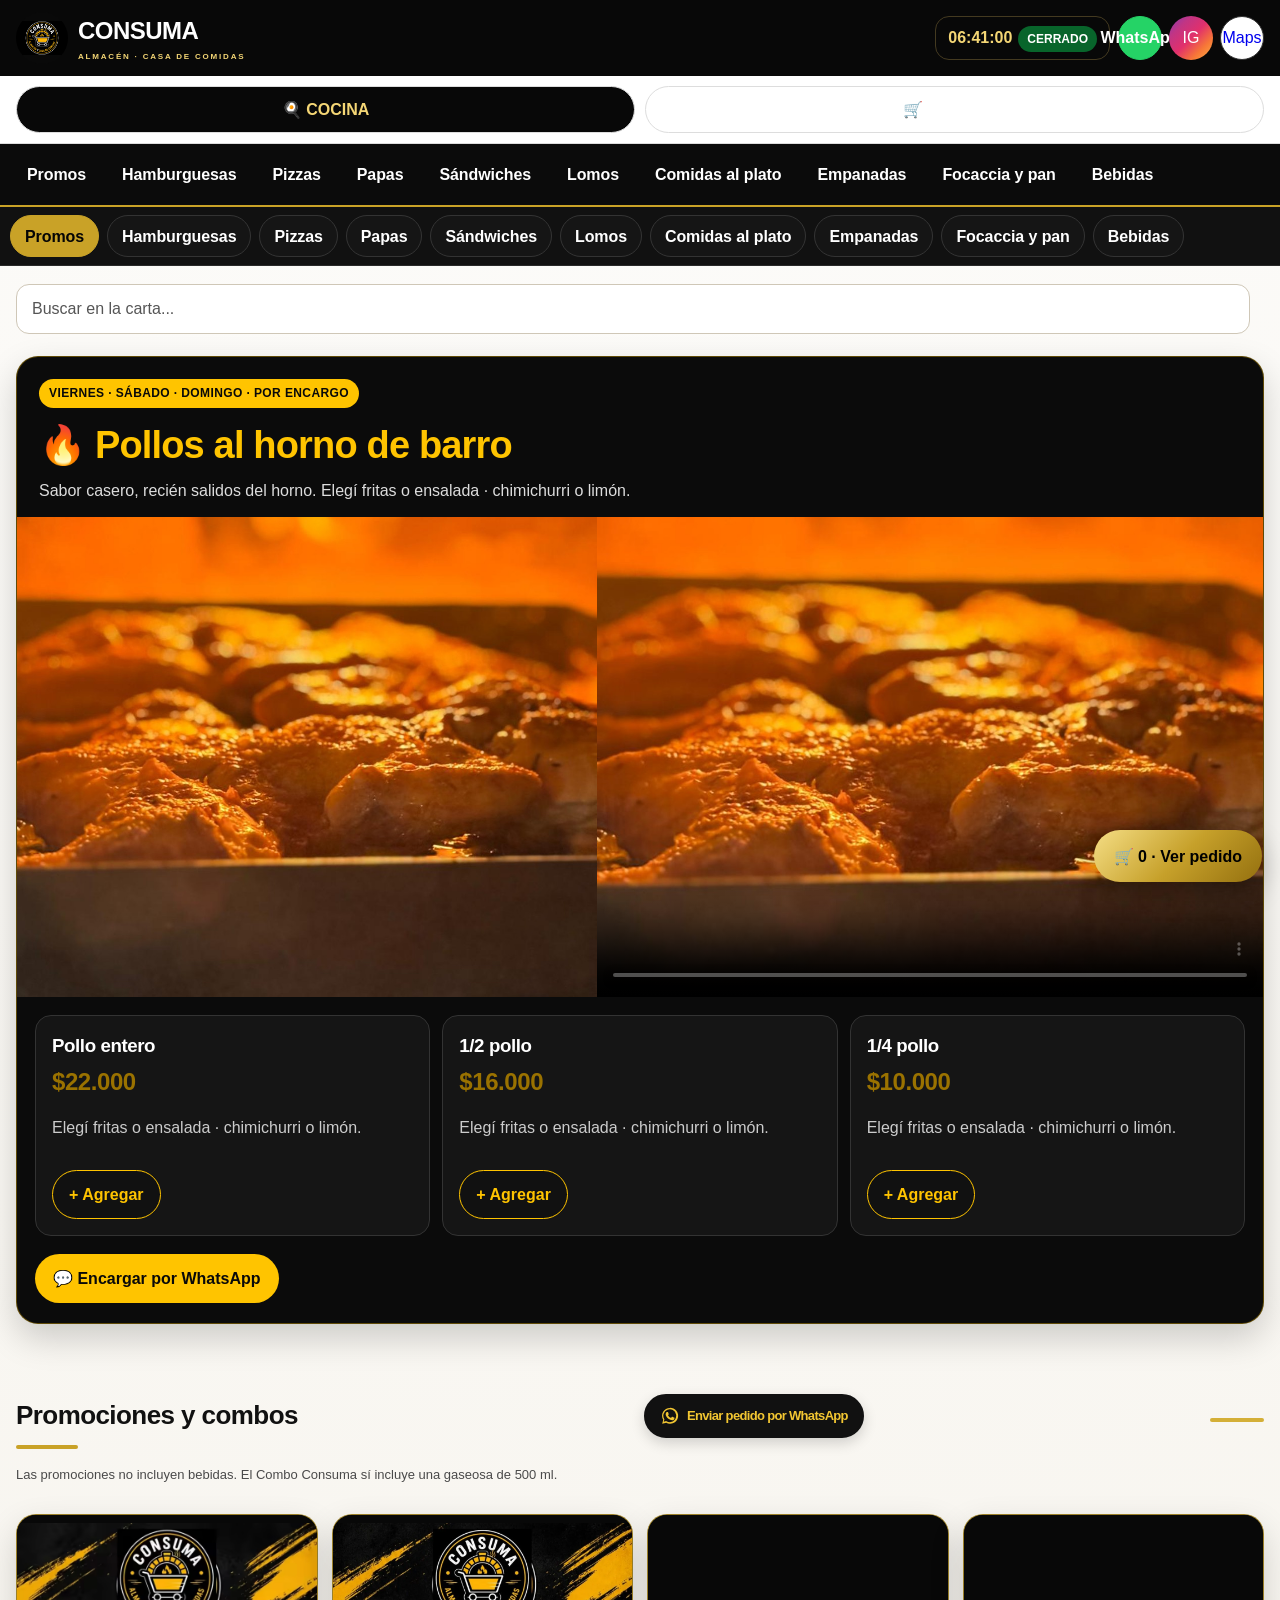
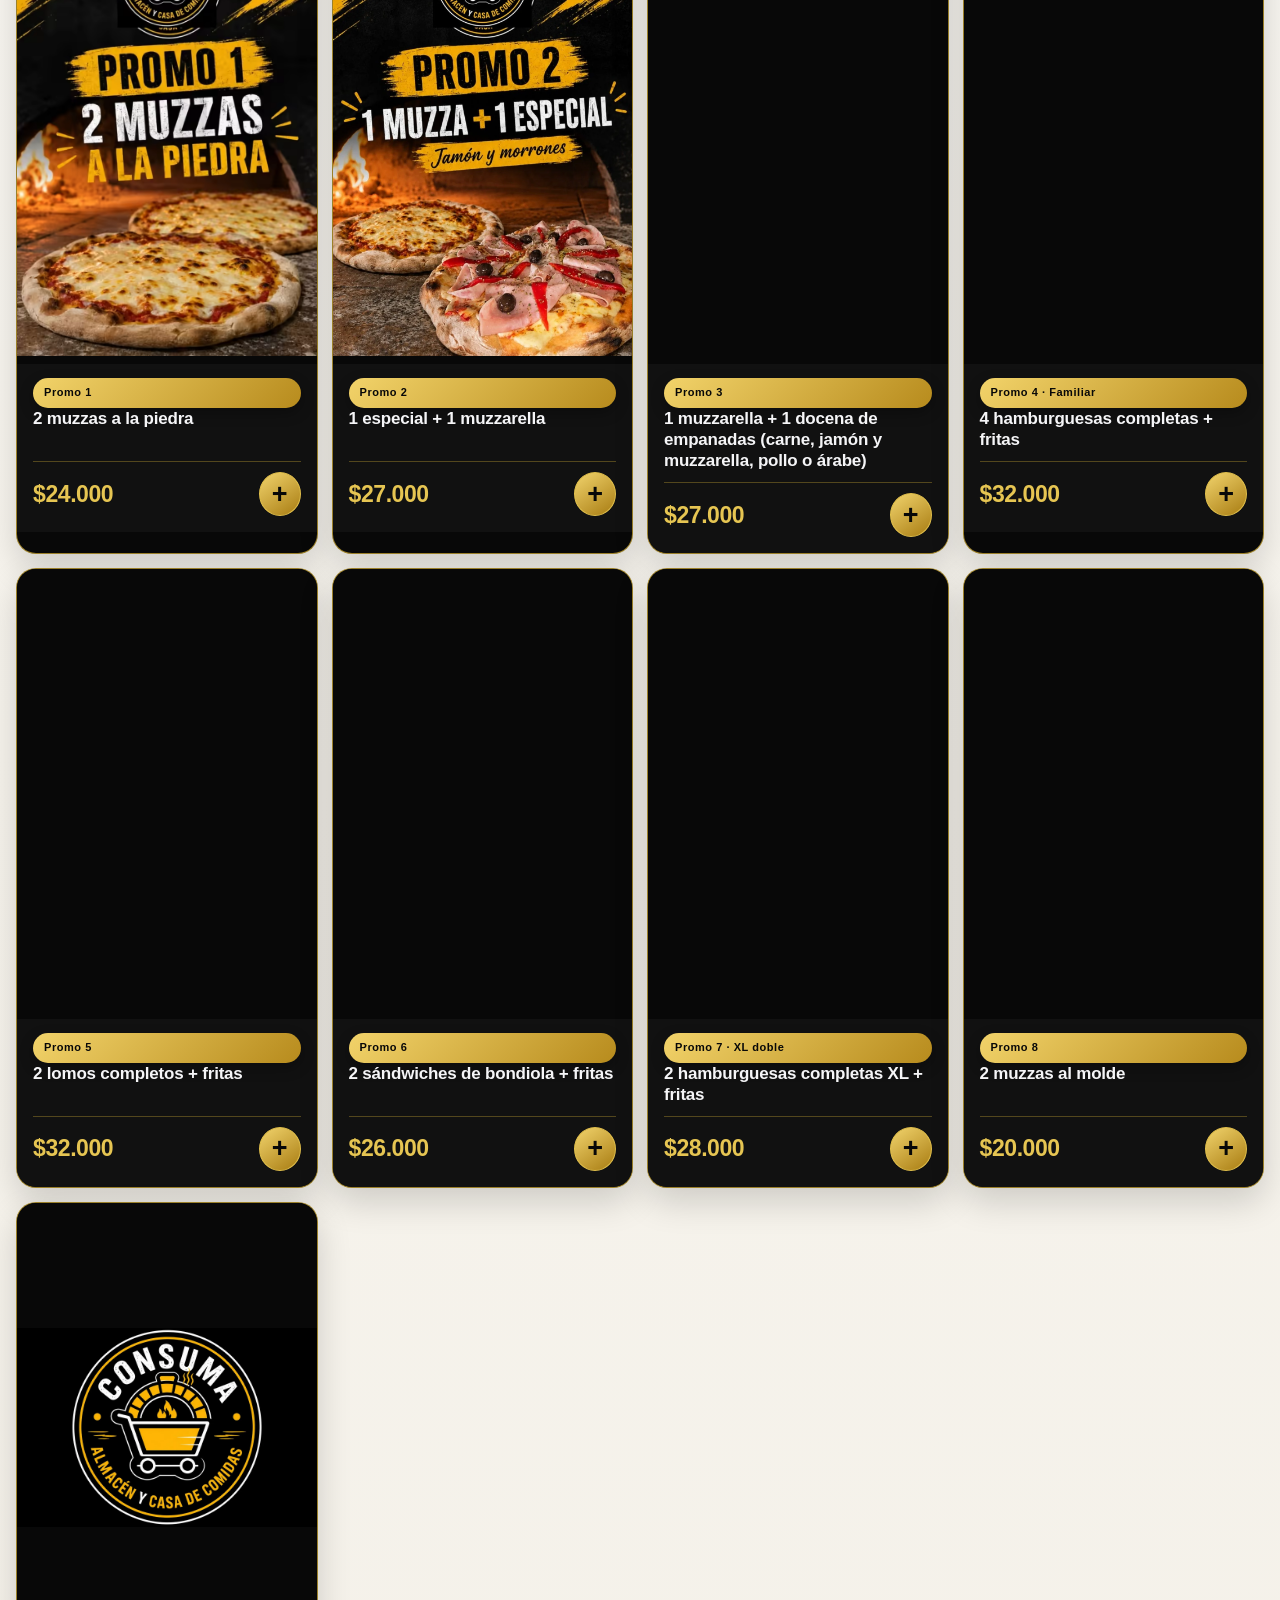
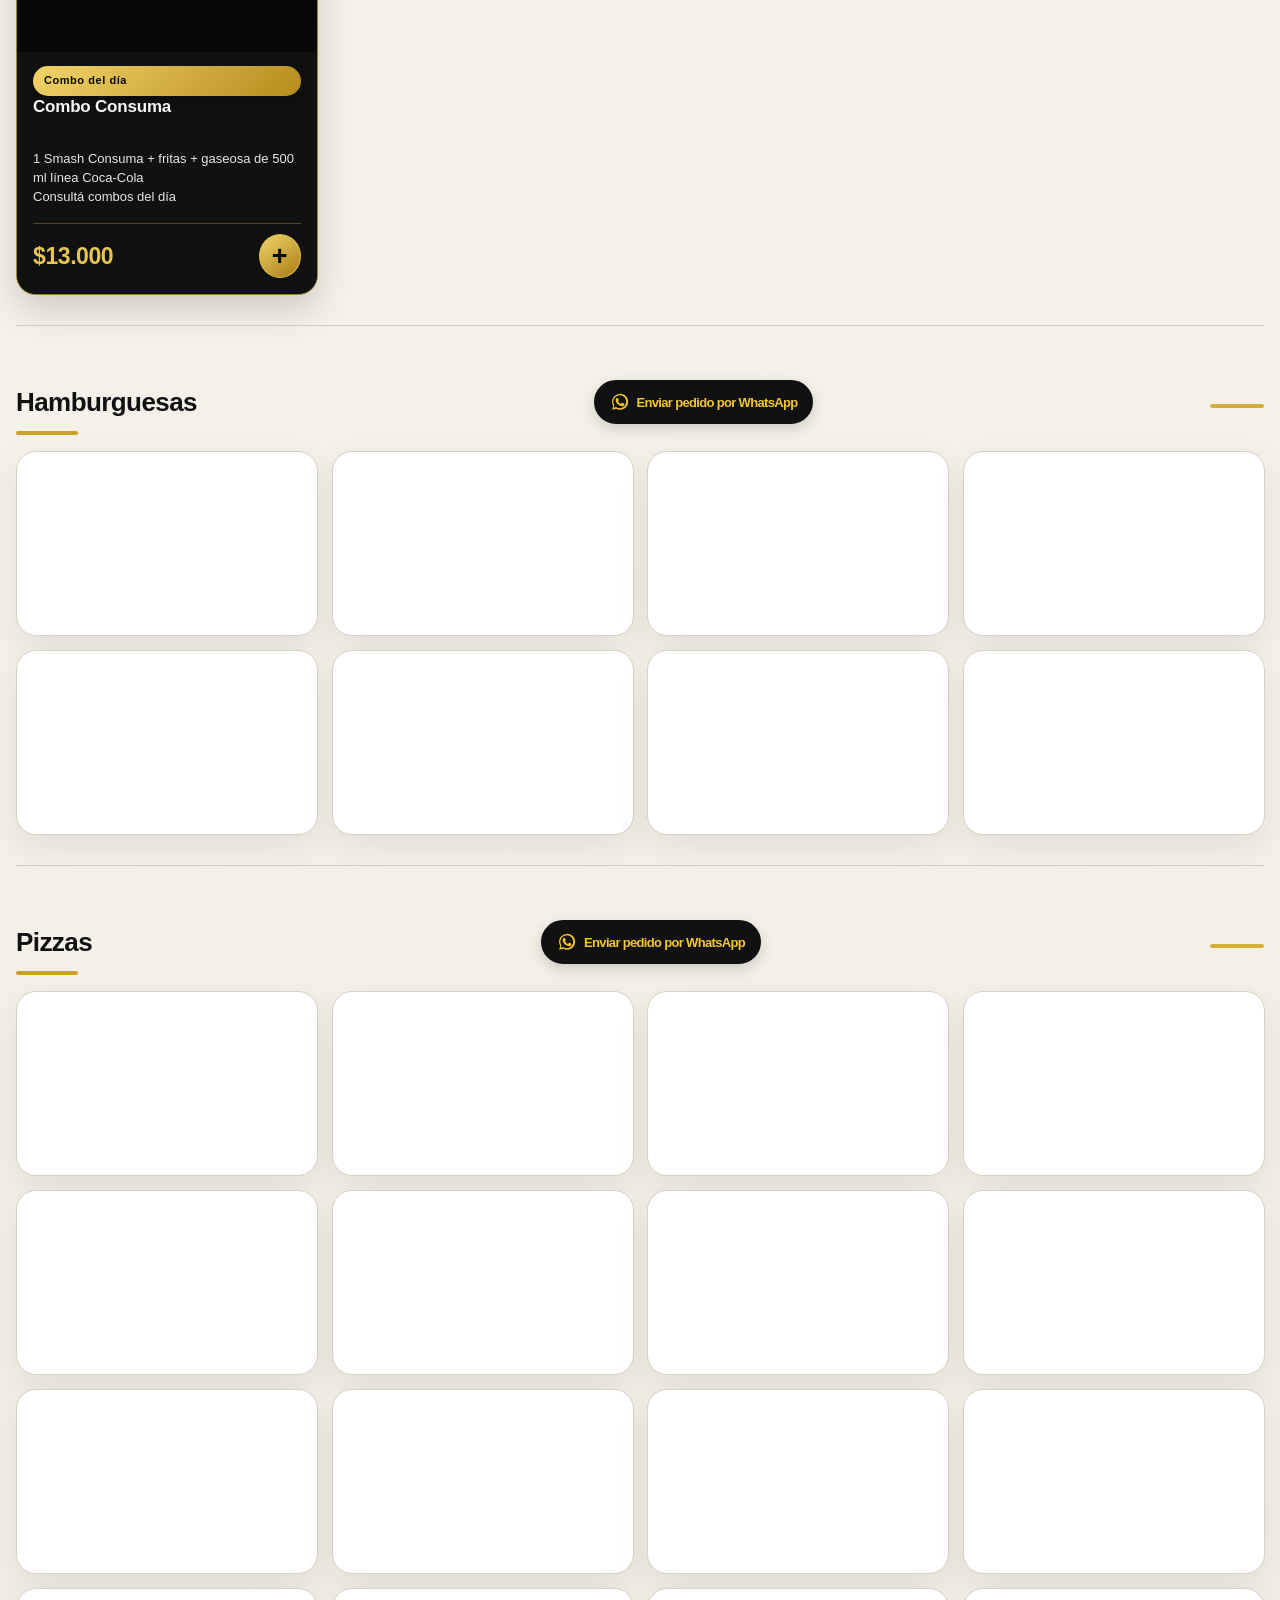
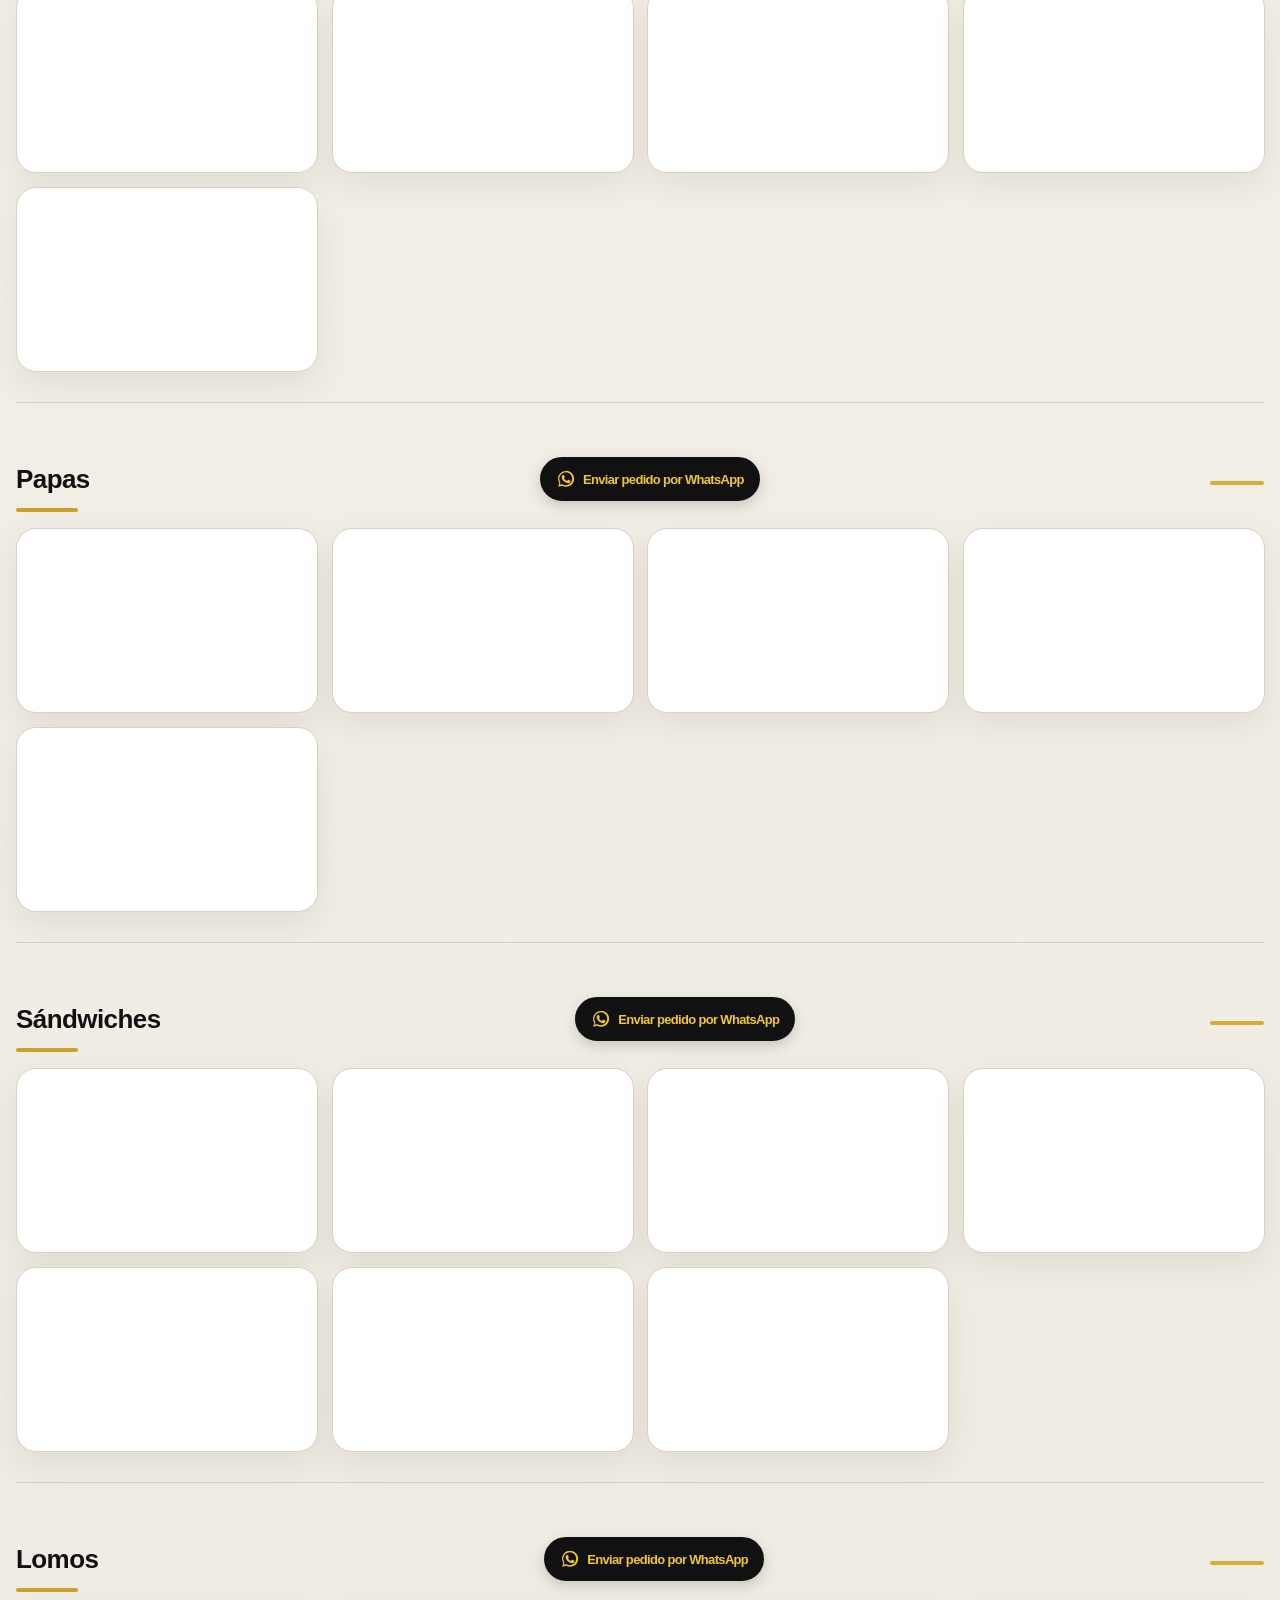
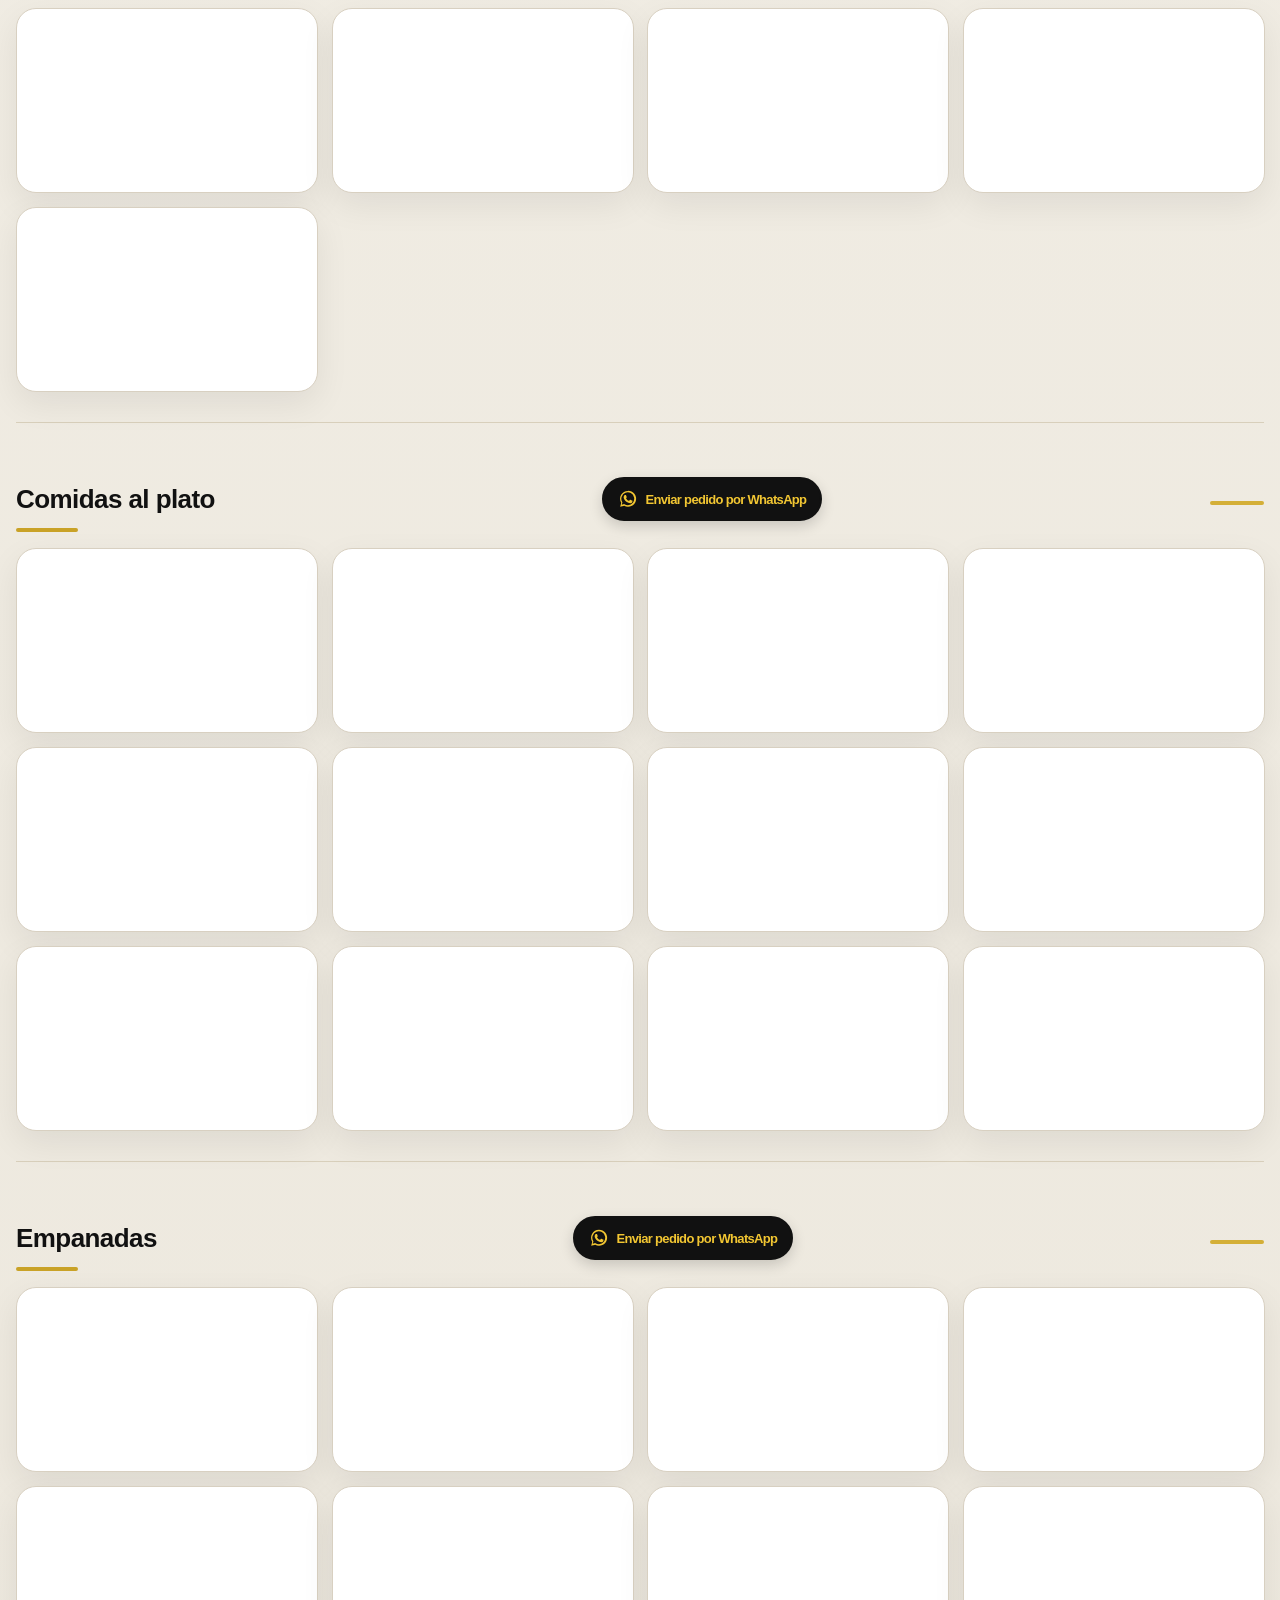
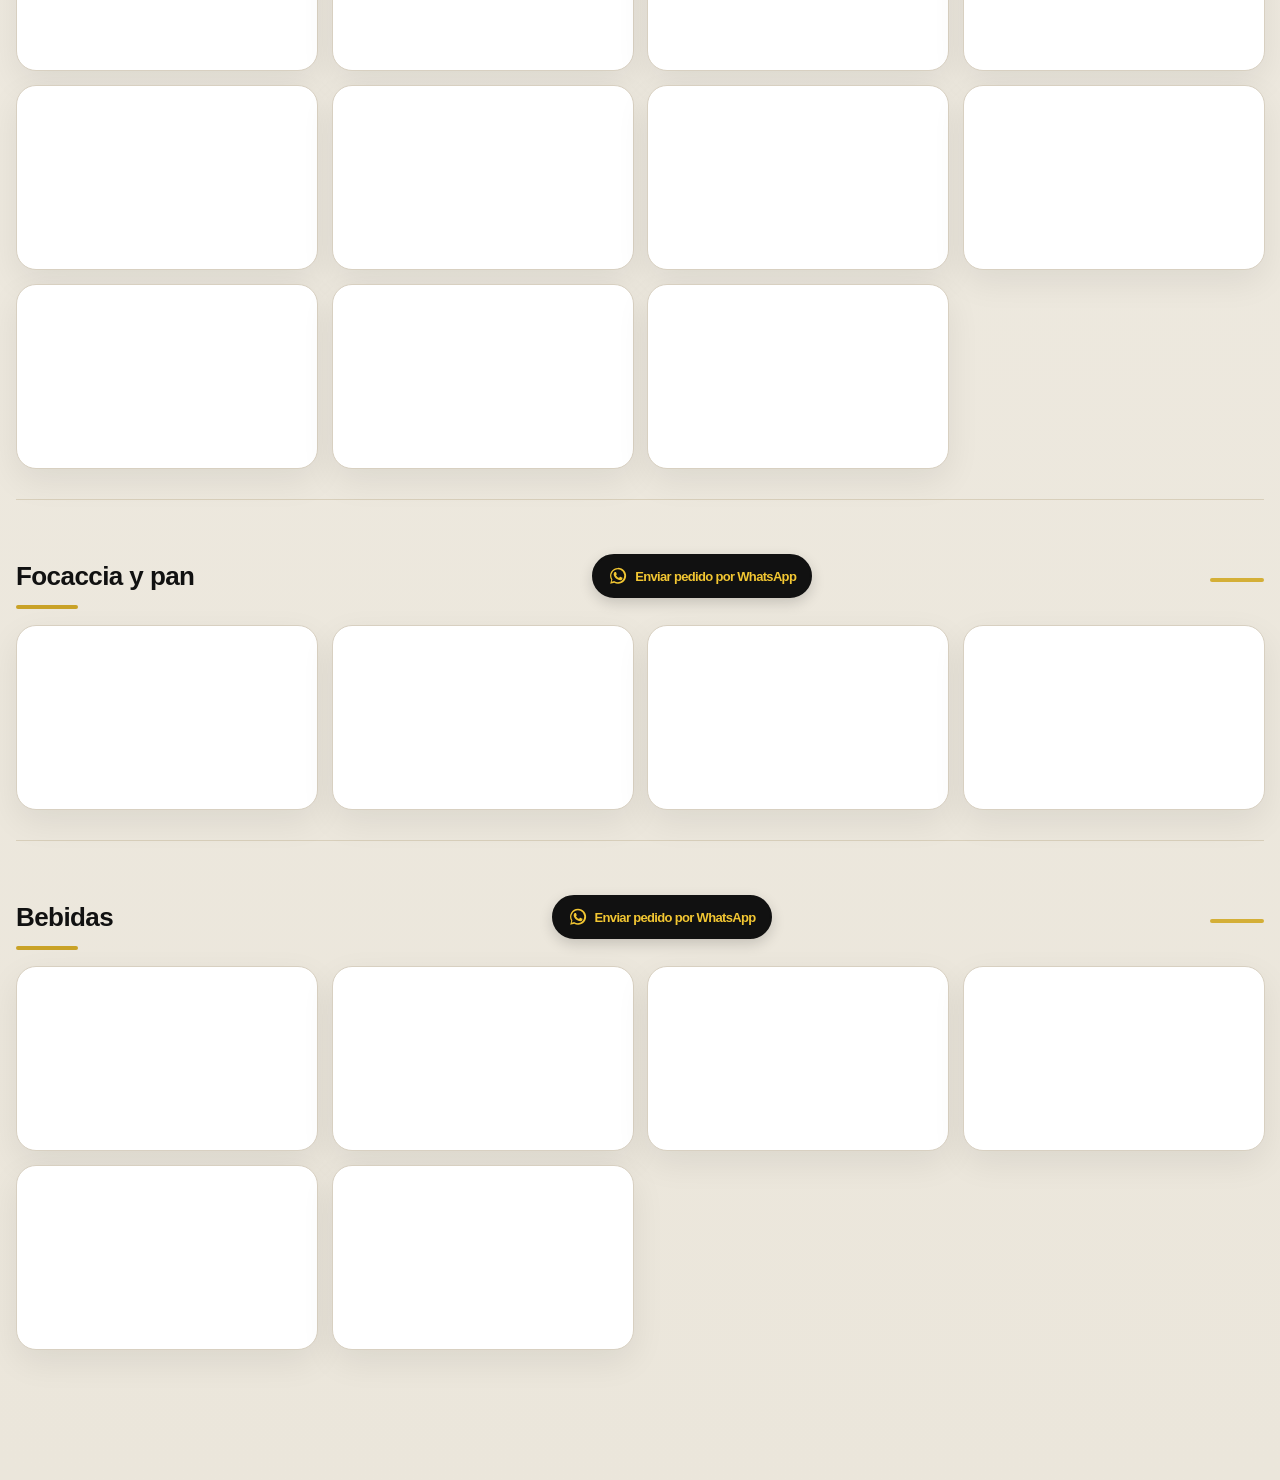
==== commit e03f44b3: "Actualizar 1/4 pollo a $10.000" ====
--- a/index.html
+++ b/index.html
@@ -7,75 +7,15 @@
 <link rel="canonical" href="https://web-official-consuma.vercel.app/">
 <link rel="icon" type="image/webp" href="./assets/generated/d6634bc2acb4185f.webp">
 <link rel="preload" as="image" href="./assets/generated/promo1-720-audit.avif" type="image/avif" fetchpriority="high">
-<meta property="og:locale" content="es_AR">
-<meta property="og:type" content="website">
-<meta property="og:title" content="CONSUMA · Almacén y Casa de Comidas">
-<meta property="og:description" content="Pizzas, hamburguesas, lomos, empanadas y pedidos online en San Luis.">
-<meta property="og:url" content="https://web-official-consuma.vercel.app/">
-<meta property="og:image" content="https://web-official-consuma.vercel.app/assets/generated/d6634bc2acb4185f.webp">
-<meta name="twitter:card" content="summary_large_image">
-<script type="application/ld+json">
-{"@context":"https://schema.org","@type":"Restaurant","name":"CONSUMA · Almacén y Casa de Comidas","url":"https://web-official-consuma.vercel.app/","image":"https://web-official-consuma.vercel.app/assets/generated/d6634bc2acb4185f.webp","servesCuisine":["Pizzas","Hamburguesas","Lomos","Empanadas","Comida casera"],"address":{"@type":"PostalAddress","streetAddress":"Av. Juan Gilberto Funes 945","addressLocality":"San Luis","addressRegion":"San Luis","addressCountry":"AR"},"sameAs":["https://www.instagram.com/consuma.ok/"]}
-</script>
-<meta name="apple-mobile-web-app-capable" content="yes">
-<meta name="apple-mobile-web-app-status-bar-style" content="black-translucent">
-<meta name="format-detection" content="telephone=no">
-<link rel="stylesheet" href="./css/base.css">
-<link rel="stylesheet" href="./css/checkout.css?v=20260914-pedir-aqui">
-<link rel="stylesheet" href="./css/responsive.css">
-</head>
-<body>
-<header><div class="top"><div class="brandWrap"><img class="brandLogo" src="./assets/generated/d6634bc2acb4185f.webp" alt="Logo original Consuma"><div class="brand">CONSUMA<small>ALMACÉN · CASA DE COMIDAS</small></div></div><div class="clock"><span id="time"></span><span class="status" id="status" aria-live="polite">ABIERTO</span></div><div class="socialTop">
-<button class="socialBtn waIcon" onclick="openCart()" aria-label="WhatsApp / finalizar pedido" title="WhatsApp / finalizar pedido"><svg viewBox="0 0 32 32"><path fill="currentColor" d="M16 3a12.6 12.6 0 0 0-10.8 19.1L3.5 28.5l6.6-1.7A12.7 12.7 0 1 0 16 3Zm0 22.9c-2 0-4-.6-5.7-1.6l-.4-.2-3.9 1 1.1-3.8-.3-.4A10.3 10.3 0 1 1 16 25.9Zm5.7-7.7c-.3-.2-1.9-.9-2.2-1-.3-.1-.5-.2-.7.2-.2.3-.8 1-.9 1.2-.2.2-.3.2-.7.1-1.8-.9-3-1.6-4.2-3.7-.3-.6.3-.5.9-1.8.1-.2 0-.4 0-.6l-1-2.5c-.3-.6-.6-.5-.9-.5h-.7c-.2 0-.6.1-1 .5-1.1 1.2-1.5 2.7-1.1 4.3.5 2.4 2.2 4.6 4.3 6.1 2.4 1.8 5.7 2.8 7.6 2 .8-.3 1.7-1.3 1.9-2.2.2-.8.2-1.5.1-1.7-.2-.2-.5-.3-.8-.5Z"/></svg></button>
-<a class="socialBtn igIcon" href="https://www.instagram.com/consuma.ok/" target="_blank" rel="noopener" aria-label="Instagram" title="Instagram"><svg viewBox="0 0 32 32"><rect x="5" y="5" width="22" height="22" rx="6" fill="none" stroke="currentColor" stroke-width="2.7"/><circle cx="16" cy="16" r="5.3" fill="none" stroke="currentColor" stroke-width="2.7"/><circle cx="23.2" cy="8.9" r="1.5" fill="currentColor"/></svg></a>
-<a class="socialBtn mapsIcon" href="https://www.google.com/maps/search/?api=1&query=Av.+Juan+Gilberto+Funes+945,+San+Luis,+Argentina" target="_blank" rel="noopener" aria-label="Google Maps" title="Google Maps"><svg viewBox="0 0 24 24"><path fill="#4285F4" d="M12 2a7 7 0 0 0-7 7c0 5.1 7 13 7 13s7-7.9 7-13a7 7 0 0 0-7-7Z"/><path fill="#34A853" d="M6.1 5.3A7 7 0 0 0 5 9c0 1.7.8 3.8 1.9 5.8l3-4.2A3.5 3.5 0 0 1 8.5 9c0-1 .4-1.9 1.1-2.5Z"/><path fill="#FBBC04" d="M17.9 5.3 14.4 6.5A3.5 3.5 0 0 1 15.5 9c0 .6-.2 1.2-.5 1.7l2.2 3.1C18.2 12 19 10.2 19 9a7 7 0 0 0-1.1-3.7Z"/><path fill="#EA4335" d="M12 2a7 7 0 0 0-5.9 3.3l3.5 1.2A3.5 3.5 0 0 1 12 5.5c.9 0 1.7.3 2.4 1l3.5-1.2A7 7 0 0 0 12 2Z"/><circle cx="12" cy="9" r="2.4" fill="white"/></svg></a>
-</div></div>
-<div class="modes"><div><div class="mode active">🍳 COCINA</div><div class="mode">🛒 ALMACÉN</div></div></div>
-<div class="nav"><div class="navin" id="nav"></div></div></header>
+<meta property="og:locale" content="es_AR"><meta property="og:type" content="website"><meta property="og:title" content="CONSUMA · Almacén y Casa de Comidas"><meta property="og:description" content="Pizzas, hamburguesas, lomos, empanadas y pedidos online en San Luis."><meta property="og:url" content="https://web-official-consuma.vercel.app/"><meta property="og:image" content="https://web-official-consuma.vercel.app/assets/generated/d6634bc2acb4185f.webp"><meta name="twitter:card" content="summary_large_image">
+<script type="application/ld+json">{"@context":"https://schema.org","@type":"Restaurant","name":"CONSUMA · Almacén y Casa de Comidas","url":"https://web-official-consuma.vercel.app/","image":"https://web-official-consuma.vercel.app/assets/generated/d6634bc2acb4185f.webp","servesCuisine":["Pizzas","Hamburguesas","Lomos","Empanadas","Comida casera"],"address":{"@type":"PostalAddress","streetAddress":"Av. Juan Gilberto Funes 945","addressLocality":"San Luis","addressRegion":"San Luis","addressCountry":"AR"},"sameAs":["https://www.instagram.com/consuma.ok/"]}</script>
+<meta name="apple-mobile-web-app-capable" content="yes"><meta name="apple-mobile-web-app-status-bar-style" content="black-translucent"><meta name="format-detection" content="telephone=no">
+<link rel="stylesheet" href="./css/base.css"><link rel="stylesheet" href="./css/checkout.css?v=20260914-pedir-aqui"><link rel="stylesheet" href="./css/responsive.css">
+</head><body>
+<header><div class="top"><div class="brandWrap"><img class="brandLogo" src="./assets/generated/d6634bc2acb4185f.webp" alt="Logo original Consuma"><div class="brand">CONSUMA<small>ALMACÉN · CASA DE COMIDAS</small></div></div><div class="clock"><span id="time"></span><span class="status" id="status" aria-live="polite">ABIERTO</span></div><div class="socialTop"><button class="socialBtn waIcon" onclick="openCart()" aria-label="WhatsApp / finalizar pedido" title="WhatsApp / finalizar pedido">WhatsApp</button><a class="socialBtn igIcon" href="https://www.instagram.com/consuma.ok/" target="_blank" rel="noopener" aria-label="Instagram">IG</a><a class="socialBtn mapsIcon" href="https://www.google.com/maps/search/?api=1&query=Av.+Juan+Gilberto+Funes+945,+San+Luis,+Argentina" target="_blank" rel="noopener" aria-label="Google Maps">Maps</a></div></div><div class="modes"><div><div class="mode active">🍳 COCINA</div><div class="mode">🛒 ALMACÉN</div></div></div><div class="nav"><div class="navin" id="nav"></div></div></header>
 <main><h1 class="sr-only">CONSUMA · Almacén y Casa de Comidas en San Luis</h1><div class="tools"><input id="search" placeholder="Buscar en la carta..." oninput="scheduleRender()" autocomplete="off" enterkeyhint="search" aria-label="Buscar productos"></div>
-<section class="polloFeature" id="pollos-horno">
-  <div class="polloFeatureHead"><span class="polloBadge">VIERNES · SÁBADO · DOMINGO · POR ENCARGO</span><h2>🔥 Pollos al horno de barro</h2><p>Sabor casero, recién salidos del horno. Elegí fritas o ensalada · chimichurri o limón.</p></div>
-  <div class="polloMedia"><img src="./assets/pollo-horno-consuma.jpg" alt="Pollos de Consuma cocinándose en el horno" loading="lazy" decoding="async"><video controls muted playsinline preload="metadata" poster="./assets/pollo-horno-consuma.jpg"><source src="./assets/pollo-horno-consuma.mp4" type="video/mp4">Tu navegador no puede reproducir este video.</video></div>
-  <div class="polloOffers">
-    <article class="polloOffer"><h3>Pollo entero</h3><div class="price">$22.000</div><p>Elegí fritas o ensalada · chimichurri o limón.</p><button class="polloAdd" onclick="add('Pollo entero al horno de barro',22000,'Comidas al plato')">+ Agregar</button></article>
-    <article class="polloOffer"><h3>1/2 pollo</h3><div class="price">$16.000</div><p>Elegí fritas o ensalada · chimichurri o limón.</p><button class="polloAdd" onclick="add('1/2 pollo al horno de barro',16000,'Comidas al plato')">+ Agregar</button></article>
-    <article class="polloOffer"><h3>1/4 pollo</h3><div class="price">$8.000</div><p>Elegí fritas o ensalada · chimichurri o limón.</p><button class="polloAdd" onclick="add('1/4 pollo al horno de barro',8000,'Comidas al plato')">+ Agregar</button></article>
-  </div>
-  <div class="polloActions"><a class="polloOrderBtn" target="_blank" rel="noopener" href="https://wa.me/542664576554?text=Hola%21%20Quiero%20encargar%20pollo%20al%20horno%20de%20barro%20%F0%9F%91%87%0A%0APedido%3A%20%0AD%C3%ADa%20%28viernes%2Fs%C3%A1bado%2Fdomingo%29%3A%20%0AGuarnici%C3%B3n%20%28fritas%20o%20ensalada%29%3A%20%0AAcompa%C3%B1amiento%20%28chimichurri%20o%20lim%C3%B3n%29%3A%20%0ADirecci%C3%B3n%20o%20retiro%3A%20%0AForma%20de%20pago%3A%20%0AObservaci%C3%B3n%3A">💬 Encargar por WhatsApp</a></div>
-</section>
-<div id="content"></div></main>
+<section class="polloFeature" id="pollos-horno"><div class="polloFeatureHead"><span class="polloBadge">VIERNES · SÁBADO · DOMINGO · POR ENCARGO</span><h2>🔥 Pollos al horno de barro</h2><p>Sabor casero, recién salidos del horno. Elegí fritas o ensalada · chimichurri o limón.</p></div><div class="polloMedia"><img src="./assets/pollo-horno-consuma.jpg" alt="Pollos de Consuma cocinándose en el horno" loading="lazy" decoding="async"><video controls muted playsinline preload="metadata" poster="./assets/pollo-horno-consuma.jpg"><source src="./assets/pollo-horno-consuma.mp4" type="video/mp4">Tu navegador no puede reproducir este video.</video></div><div class="polloOffers"><article class="polloOffer"><h3>Pollo entero</h3><div class="price">$22.000</div><p>Elegí fritas o ensalada · chimichurri o limón.</p><button class="polloAdd" onclick="add('Pollo entero al horno de barro',22000,'Comidas al plato')">+ Agregar</button></article><article class="polloOffer"><h3>1/2 pollo</h3><div class="price">$16.000</div><p>Elegí fritas o ensalada · chimichurri o limón.</p><button class="polloAdd" onclick="add('1/2 pollo al horno de barro',16000,'Comidas al plato')">+ Agregar</button></article><article class="polloOffer"><h3>1/4 pollo</h3><div class="price">$10.000</div><p>Elegí fritas o ensalada · chimichurri o limón.</p><button class="polloAdd" onclick="add('1/4 pollo al horno de barro',10000,'Comidas al plato')">+ Agregar</button></article></div><div class="polloActions"><a class="polloOrderBtn" target="_blank" rel="noopener" href="https://wa.me/542664576554?text=Hola%21%20Quiero%20encargar%20pollo%20al%20horno%20de%20barro%20%F0%9F%91%87%0A%0APedido%3A%20%0AD%C3%ADa%20%28viernes%2Fs%C3%A1bado%2Fdomingo%29%3A%20%0AGuarnici%C3%B3n%20%28fritas%20o%20ensalada%29%3A%20%0AAcompa%C3%B1amiento%20%28chimichurri%20o%20lim%C3%B3n%29%3A%20%0ADirecci%C3%B3n%20o%20retiro%3A%20%0AForma%20de%20pago%3A%20%0AObservaci%C3%B3n%3A">💬 Encargar por WhatsApp</a></div></section><div id="content"></div></main>
 <button class="cart" aria-label="Ver pedido" onclick="openCart()">🛒 <span id="count" aria-live="polite">0</span> · Ver pedido</button>
-<div class="modal" id="modifierModal"><div class="sheet modifierSheet"><button class="xclose" onclick="closeModifier()">×</button><h2 id="modTitle">Personalizá tu pedido</h2><p class="modHint">Elegí aderezos, extras, potenciadores o bebidas</p><div id="sauceGrid" class="sauceGrid"></div><label class="medallonRow" id="medallonRow"><input type="checkbox" id="extraMedallon"> <span>Agregar medallón extra</span><b id="medallonPrice">+$2.000 / XL +$2.500</b></label><button class="checkout" onclick="confirmModifier()">Agregar al carrito</button></div></div><div class="modal" id="modal" onclick="if(event.target===this)closeCart()"><div class="sheet orderSheet">
-<div class="cartTitleRow"><h2>Tu pedido</h2><button class="xclose" onclick="closeCart()">×</button></div>
-<div id="cartItems"></div>
-<p class="sauces">Los aderezos, extras y potenciadores elegidos se detallan debajo de cada producto.</p>
-<div class="orderTotal"><span>Subtotal productos</span><b id="orderSubtotal">$0</b></div>
-<div class="orderForm">
-<div class="formLabel">¿CÓMO LO RECIBÍS?</div>
-<div class="deliveryToggle"><button id="btnDelivery" class="active" type="button" onclick="setDeliveryMode('delivery')">🛵 Delivery</button><button id="btnPickup" type="button" onclick="setDeliveryMode('pickup')">🏪 Retiro</button></div>
-<div class="form2"><label><span>NOMBRE *</span><input id="customerName" placeholder="Tu nombre" autocomplete="name"></label><label><span>TELÉFONO *</span><input id="customerPhone" placeholder="2664 123456" inputmode="tel" autocomplete="tel"></label></div>
-<div id="deliveryFields" class="deliveryFields">
-<label><span>DIRECCIÓN *</span><input id="customerAddress" placeholder="Calle y número" autocomplete="street-address"></label>
-<div class="form2"><label><span>BARRIO / ZONA</span><input id="customerBarrio" placeholder="Barrio"></label><label><span>REFERENCIA / ENTRE CALLES</span><input id="customerRef" placeholder="Referencia"></label></div>
-<div class="formLabel">ZONA DE ENVÍO *</div>
-<div class="zoneGrid">
-<button class="zoneBtn active" type="button" onclick="selectZone(this,'Dentro de las 4 avenidas',1500)"><b>4 Avenidas</b><small>$1.500</small></button>
-<button class="zoneBtn" type="button" onclick="selectZone(this,'Pasando las 4 avenidas',2000)"><b>Pasando 4 Avenidas</b><small>$2.000</small></button>
-<button class="zoneBtn" type="button" onclick="selectZone(this,'Zona Sur / 500 Viviendas',2500)"><b>Zona Sur / 500 Viviendas</b><small>$2.500</small></button>
-<button class="zoneBtn" type="button" onclick="selectZone(this,'1.ª a 3.ª rotonda',null)"><b>1.ª a 3.ª rotonda</b><small>Consultar</small></button>
-<button class="zoneBtn" type="button" onclick="selectZone(this,'Serranía Puntana',null)"><b>Serranía Puntana</b><small>Consultar</small></button>
-<button class="zoneBtn" type="button" onclick="selectZone(this,'Juana Koslay',null)"><b>Juana Koslay</b><small>Consultar</small></button>
-</div>
-<button type="button" class="gpsBtn" onclick="shareGPS()">📍 Compartir mi ubicación</button>
-<div id="gpsStatus" class="gpsStatus">Ubicación todavía no compartida.</div>
-<div class="shippingLine"><span>Envío</span><b id="shippingText">$1.500</b></div>
-</div>
-<div class="form2"><label><span>FORMA DE PAGO *</span><select id="payment" onchange="toggleChange()"><option value="">Elegir</option><option>Efectivo</option><option>Transferencia</option></select></label><label id="changeField" class="hidden"><span>¿CON CUÁNTO PAGÁS?</span><input id="changeFor" inputmode="numeric" placeholder="Ej. 30000"></label></div>
-<label><span>ACLARACIONES</span><textarea id="orderNote" maxlength="400" placeholder="Ej.: sin cebolla, tocar timbre..."></textarea></label>
-<div class="orderTotal grand"><span>Total estimado</span><b id="grandTotal">$0</b></div>
-<div class="note">Las zonas “Consultar” no suman costo automático. Se confirma por WhatsApp.</div>
-<div id="formError" class="formError"></div>
-<button class="checkout" onclick="sendWA()">Enviar pedido por WhatsApp</button>
-</div></div></div>
-<script src="./js/app.js?v=20260915-pollos" defer></script>
-</body></html>
+<div class="modal" id="modifierModal"><div class="sheet modifierSheet"><button class="xclose" onclick="closeModifier()">×</button><h2 id="modTitle">Personalizá tu pedido</h2><p class="modHint">Elegí aderezos, extras, potenciadores o bebidas</p><div id="sauceGrid" class="sauceGrid"></div><label class="medallonRow" id="medallonRow"><input type="checkbox" id="extraMedallon"> <span>Agregar medallón extra</span><b id="medallonPrice">+$2.000 / XL +$2.500</b></label><button class="checkout" onclick="confirmModifier()">Agregar al carrito</button></div></div>
+<div class="modal" id="modal" onclick="if(event.target===this)closeCart()"><div class="sheet orderSheet"><div class="cartTitleRow"><h2>Tu pedido</h2><button class="xclose" onclick="closeCart()">×</button></div><div id="cartItems"></div><p class="sauces">Los aderezos, extras y potenciadores elegidos se detallan debajo de cada producto.</p><div class="orderTotal"><span>Subtotal productos</span><b id="orderSubtotal">$0</b></div><div class="orderForm"><div class="formLabel">¿CÓMO LO RECIBÍS?</div><div class="deliveryToggle"><button id="btnDelivery" class="active" type="button" onclick="setDeliveryMode('delivery')">🛵 Delivery</button><button id="btnPickup" type="button" onclick="setDeliveryMode('pickup')">🏪 Retiro</button></div><div class="form2"><label><span>NOMBRE *</span><input id="customerName" placeholder="Tu nombre" autocomplete="name"></label><label><span>TELÉFONO *</span><input id="customerPhone" placeholder="2664 123456" inputmode="tel" autocomplete="tel"></label></div><div id="deliveryFields" class="deliveryFields"><label><span>DIRECCIÓN *</span><input id="customerAddress" placeholder="Calle y número" autocomplete="street-address"></label><div class="form2"><label><span>BARRIO / ZONA</span><input id="customerBarrio" placeholder="Barrio"></label><label><span>REFERENCIA / ENTRE CALLES</span><input id="customerRef" placeholder="Referencia"></label></div><div class="formLabel">ZONA DE ENVÍO *</div><div class="zoneGrid"><button class="zoneBtn active" type="button" onclick="selectZone(this,'Dentro de las 4 avenidas',1500)"><b>4 Avenidas</b><small>$1.500</small></button><button class="zoneBtn" type="button" onclick="selectZone(this,'Pasando las 4 avenidas',2000)"><b>Pasando 4 Avenidas</b><small>$2.000</small></button><button class="zoneBtn" type="button" onclick="selectZone(this,'Zona Sur / 500 Viviendas',2500)"><b>Zona Sur / 500 Viviendas</b><small>$2.500</small></button><button class="zoneBtn" type="button" onclick="selectZone(this,'1.ª a 3.ª rotonda',null)"><b>1.ª a 3.ª rotonda</b><small>Consultar</small></button><button class="zoneBtn" type="button" onclick="selectZone(this,'Serranía Puntana',null)"><b>Serranía Puntana</b><small>Consultar</small></button><button class="zoneBtn" type="button" onclick="selectZone(this,'Juana Koslay',null)"><b>Juana Koslay</b><small>Consultar</small></button></div><button type="button" class="gpsBtn" onclick="shareGPS()">📍 Compartir mi ubicación</button><div id="gpsStatus" class="gpsStatus">Ubicación todavía no compartida.</div><div class="shippingLine"><span>Envío</span><b id="shippingText">$1.500</b></div></div><div class="form2"><label><span>FORMA DE PAGO *</span><select id="payment" onchange="toggleChange()"><option value="">Elegir</option><option>Efectivo</option><option>Transferencia</option></select></label><label id="changeField" class="hidden"><span>¿CON CUÁNTO PAGÁS?</span><input id="changeFor" inputmode="numeric" placeholder="Ej. 30000"></label></div><label><span>ACLARACIONES</span><textarea id="orderNote" maxlength="400" placeholder="Ej.: sin cebolla, tocar timbre..."></textarea></label><div class="orderTotal grand"><span>Total estimado</span><b id="grandTotal">$0</b></div><div class="note">Las zonas “Consultar” no suman costo automático. Se confirma por WhatsApp.</div><div id="formError" class="formError"></div><button class="checkout" onclick="sendWA()">Enviar pedido por WhatsApp</button></div></div></div>
+<script src="./js/app.js?v=20260915-pollos" defer></script></body></html>
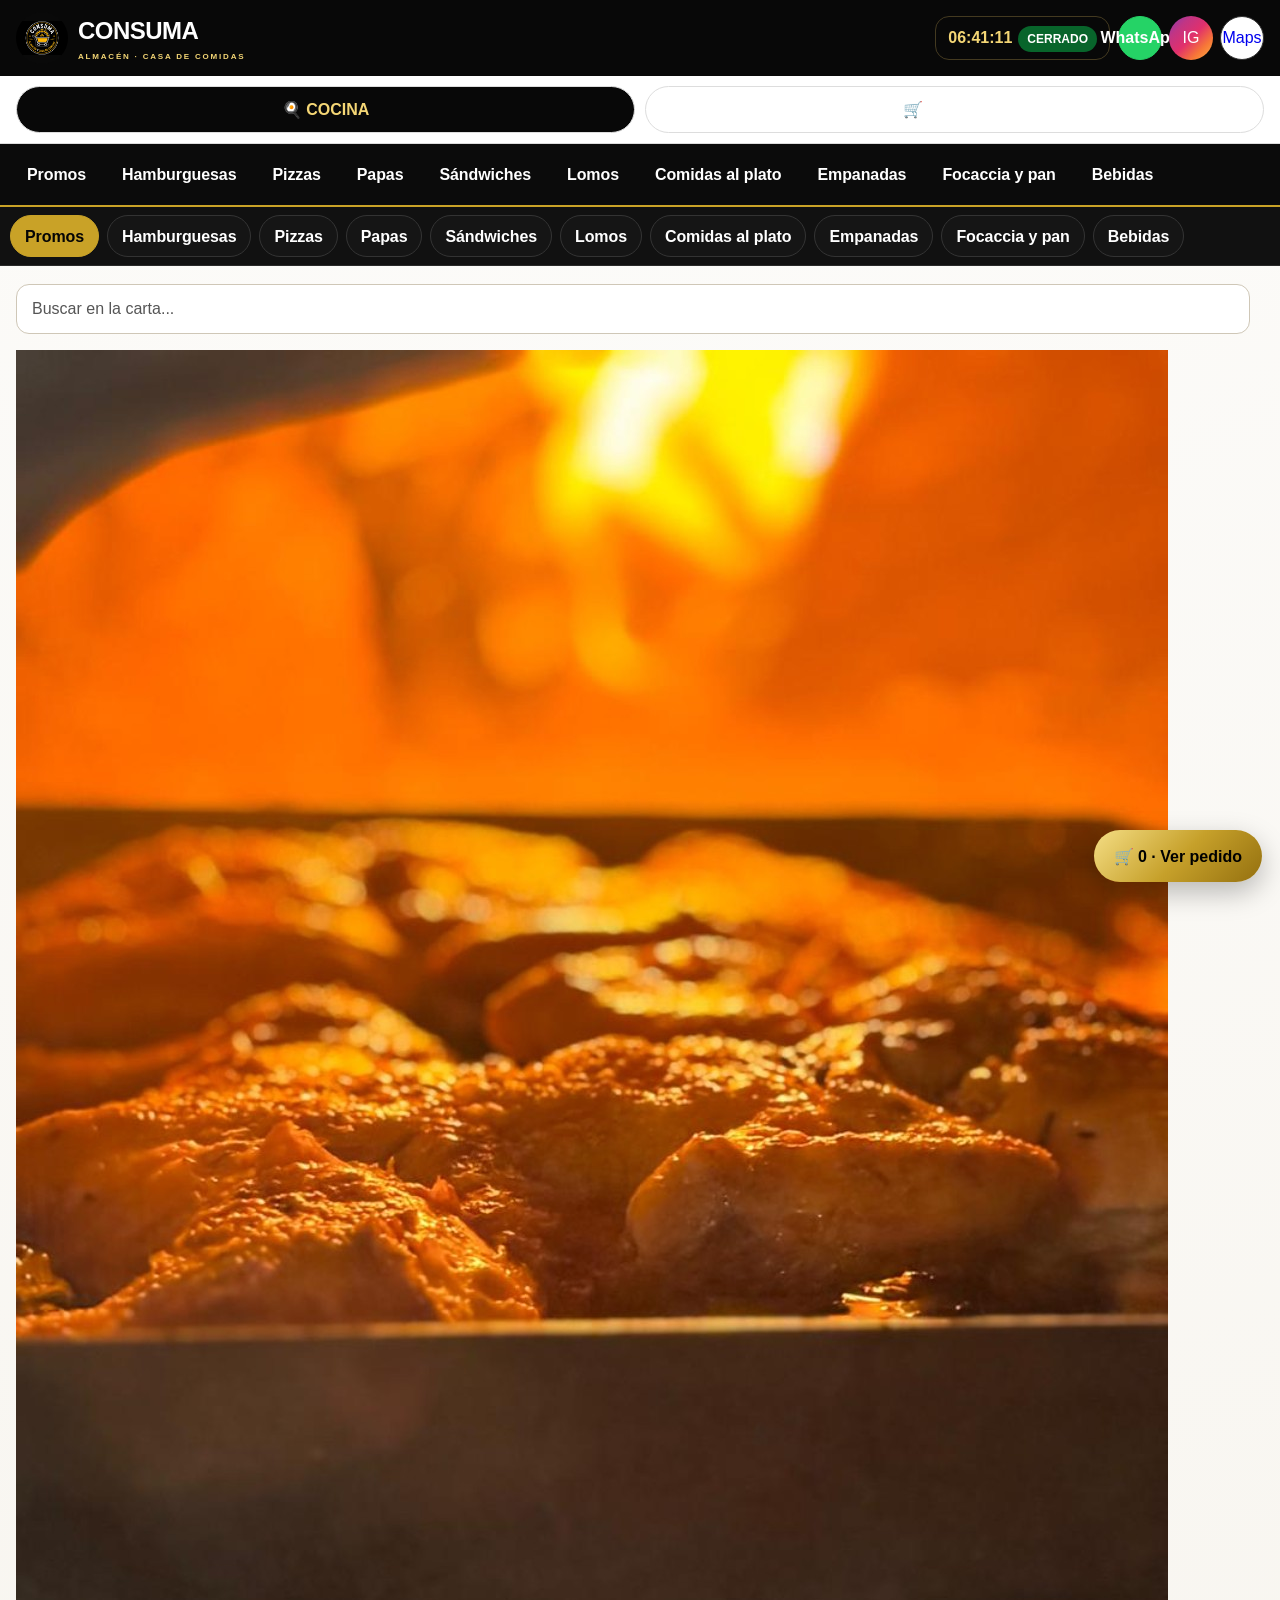
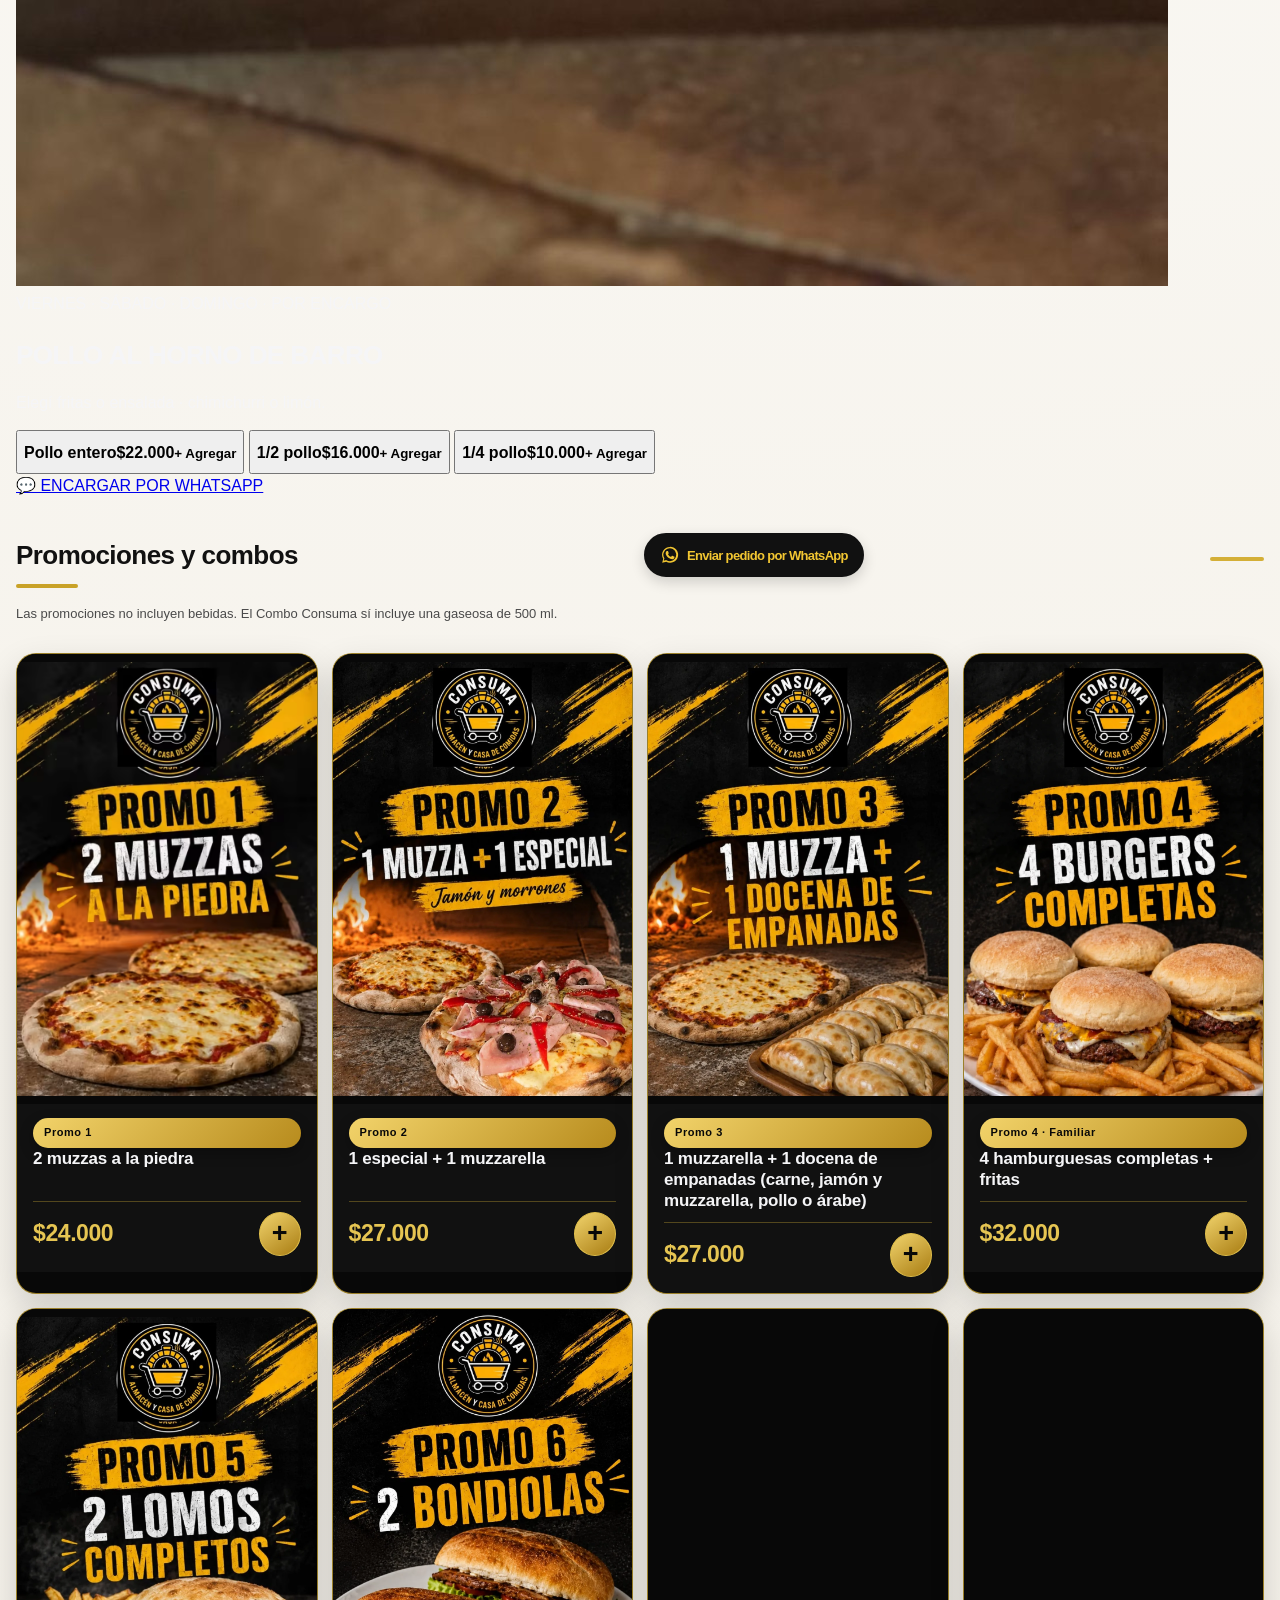
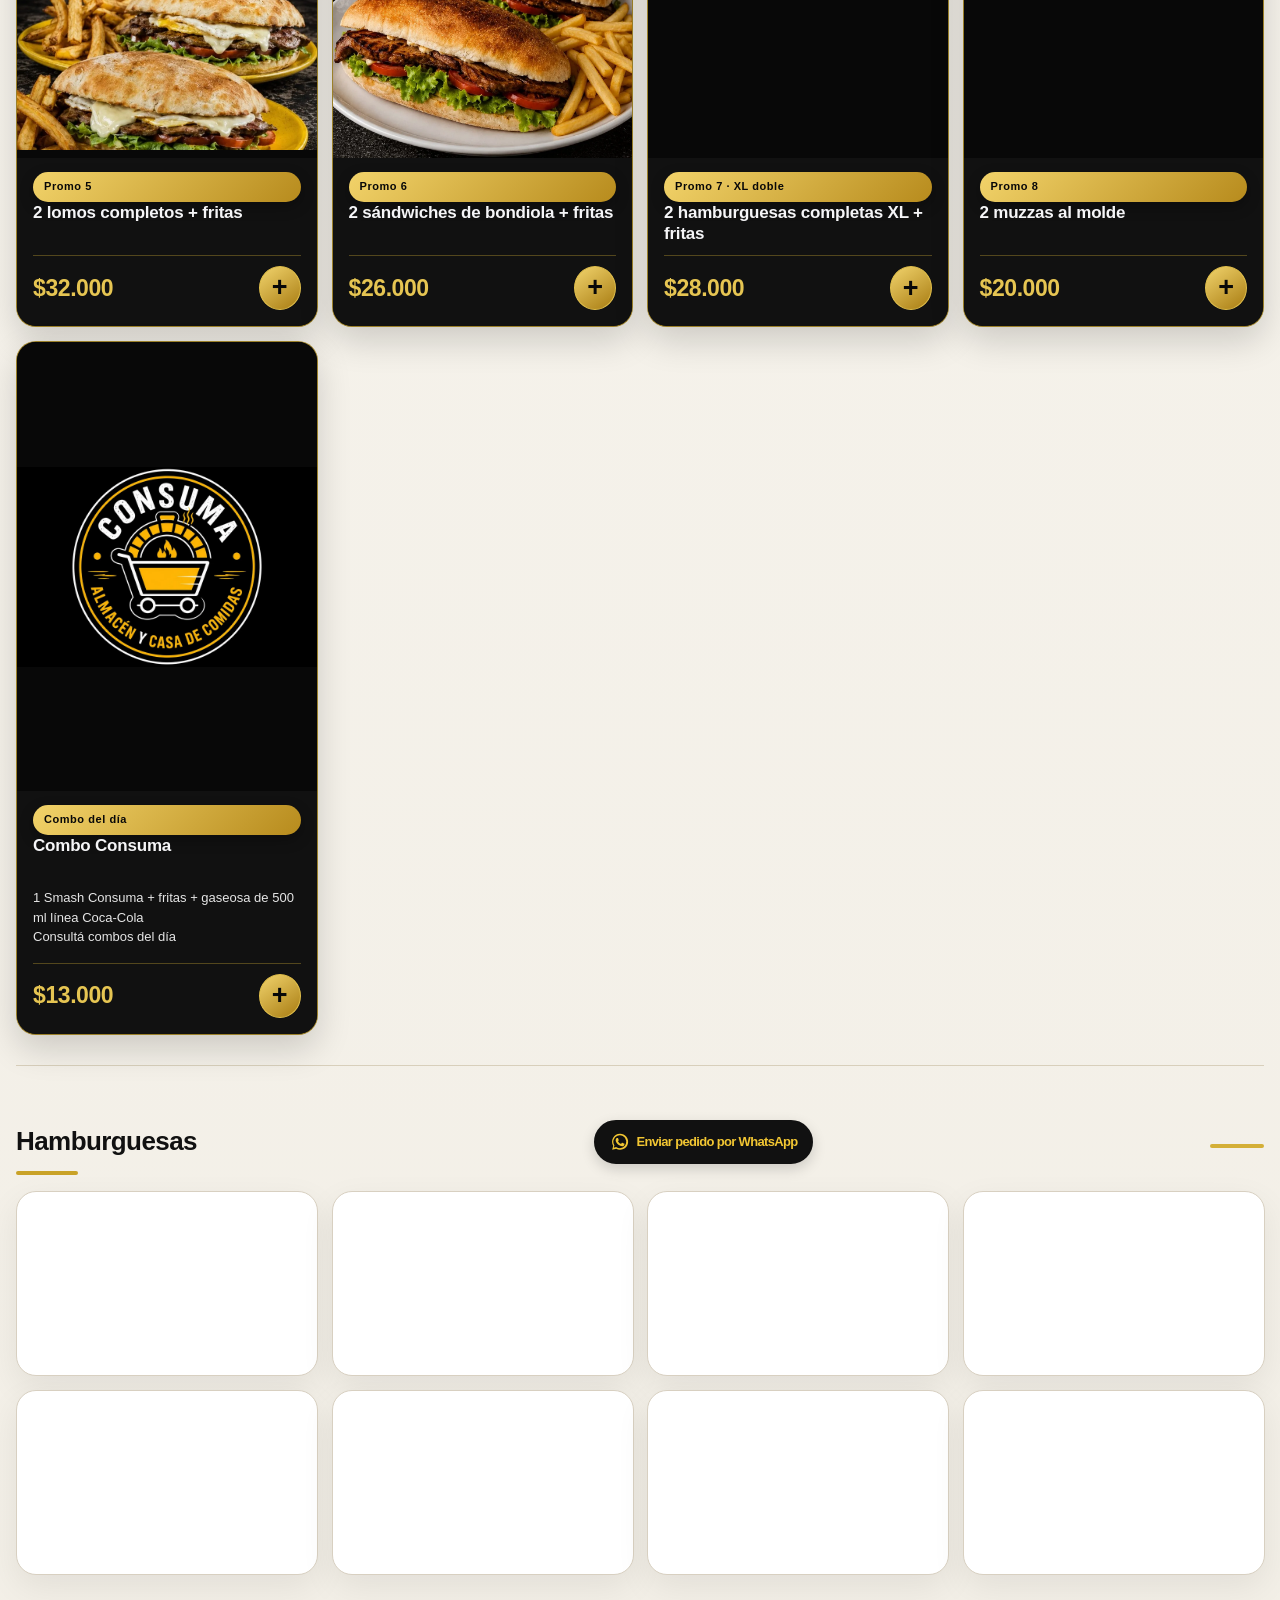
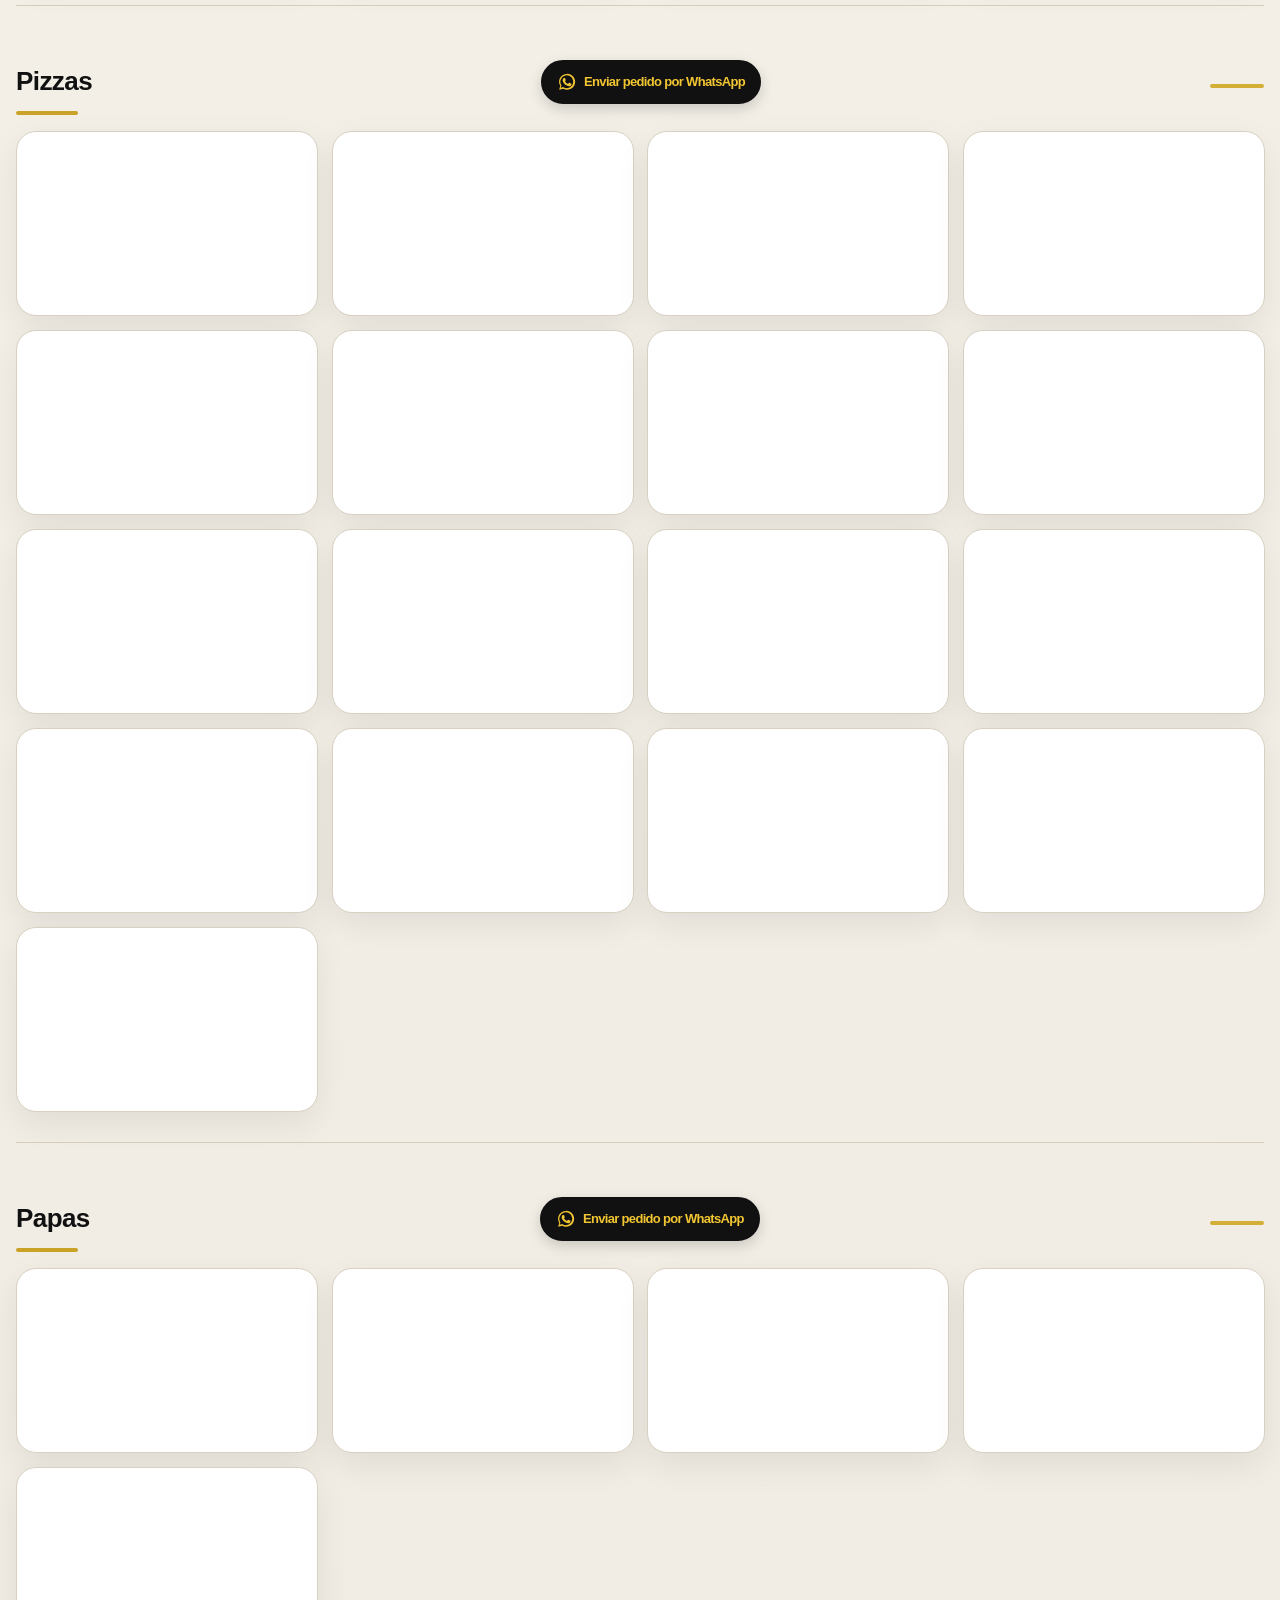
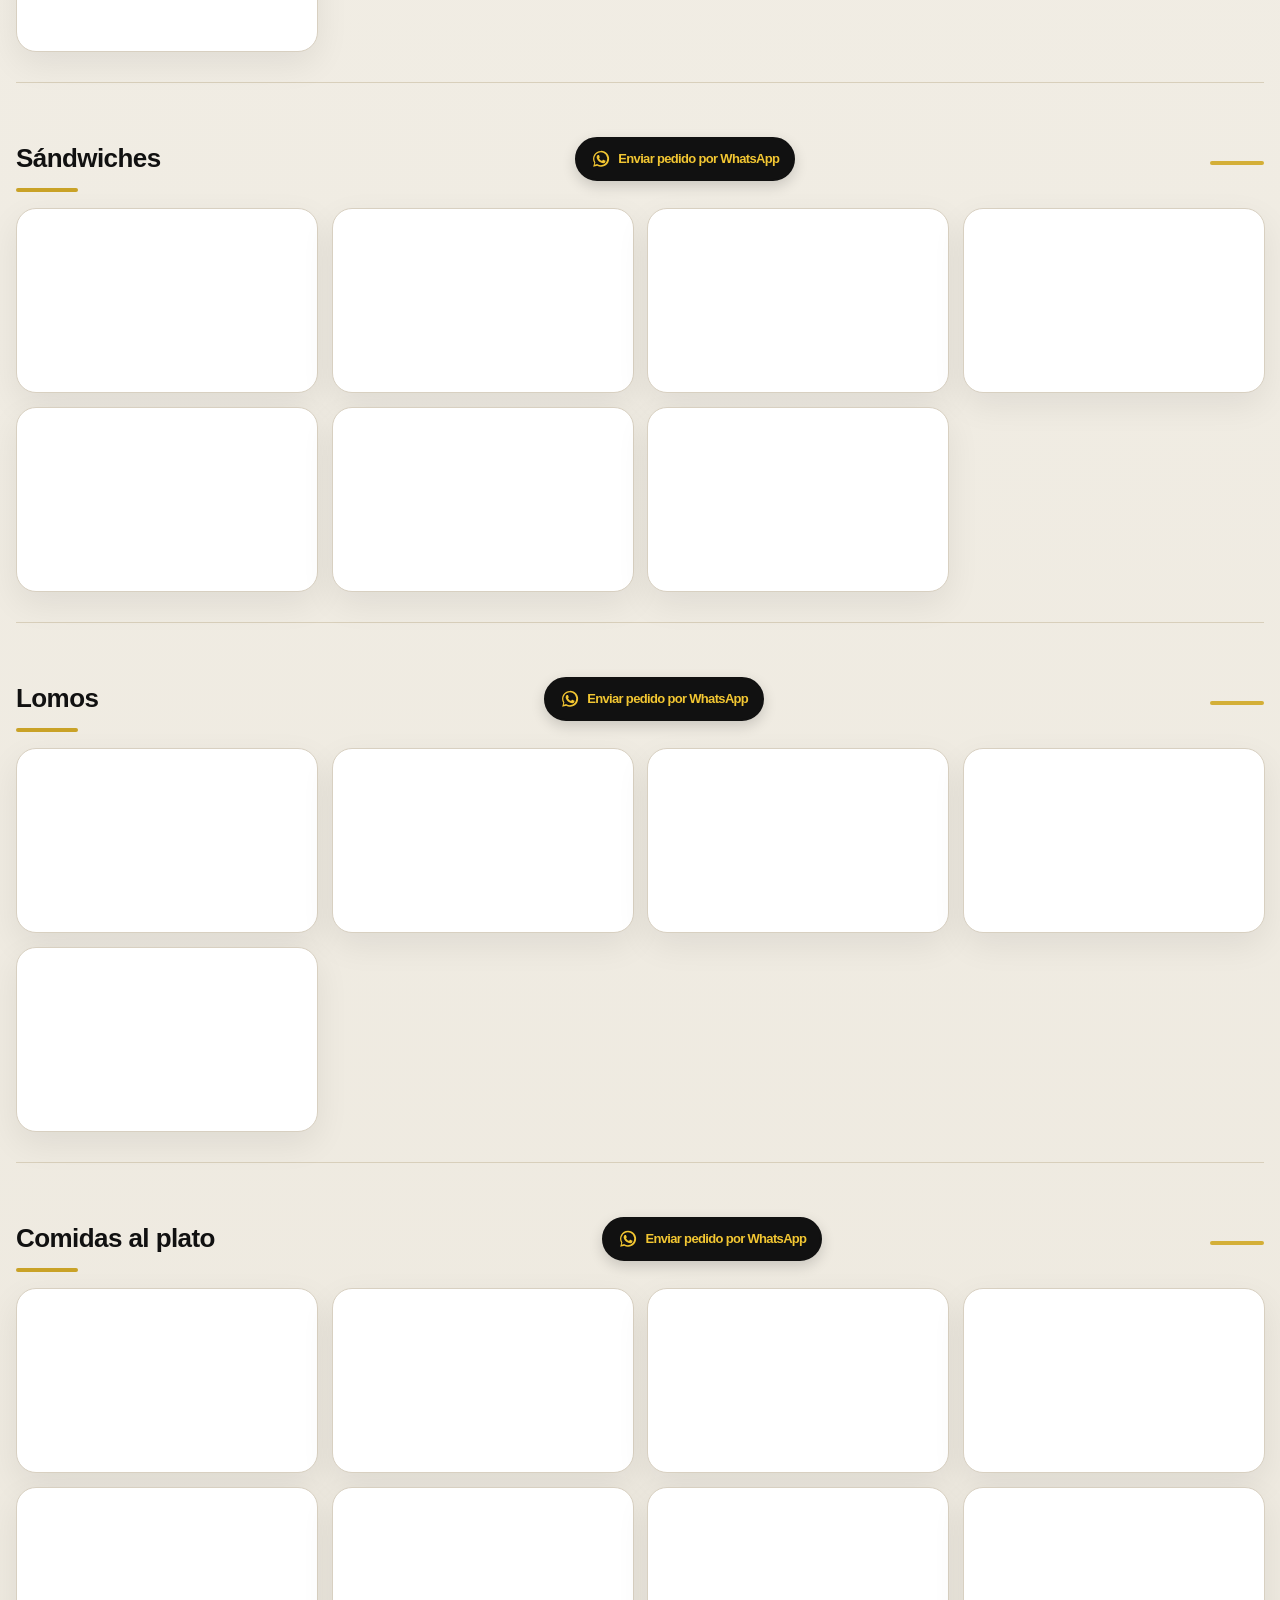
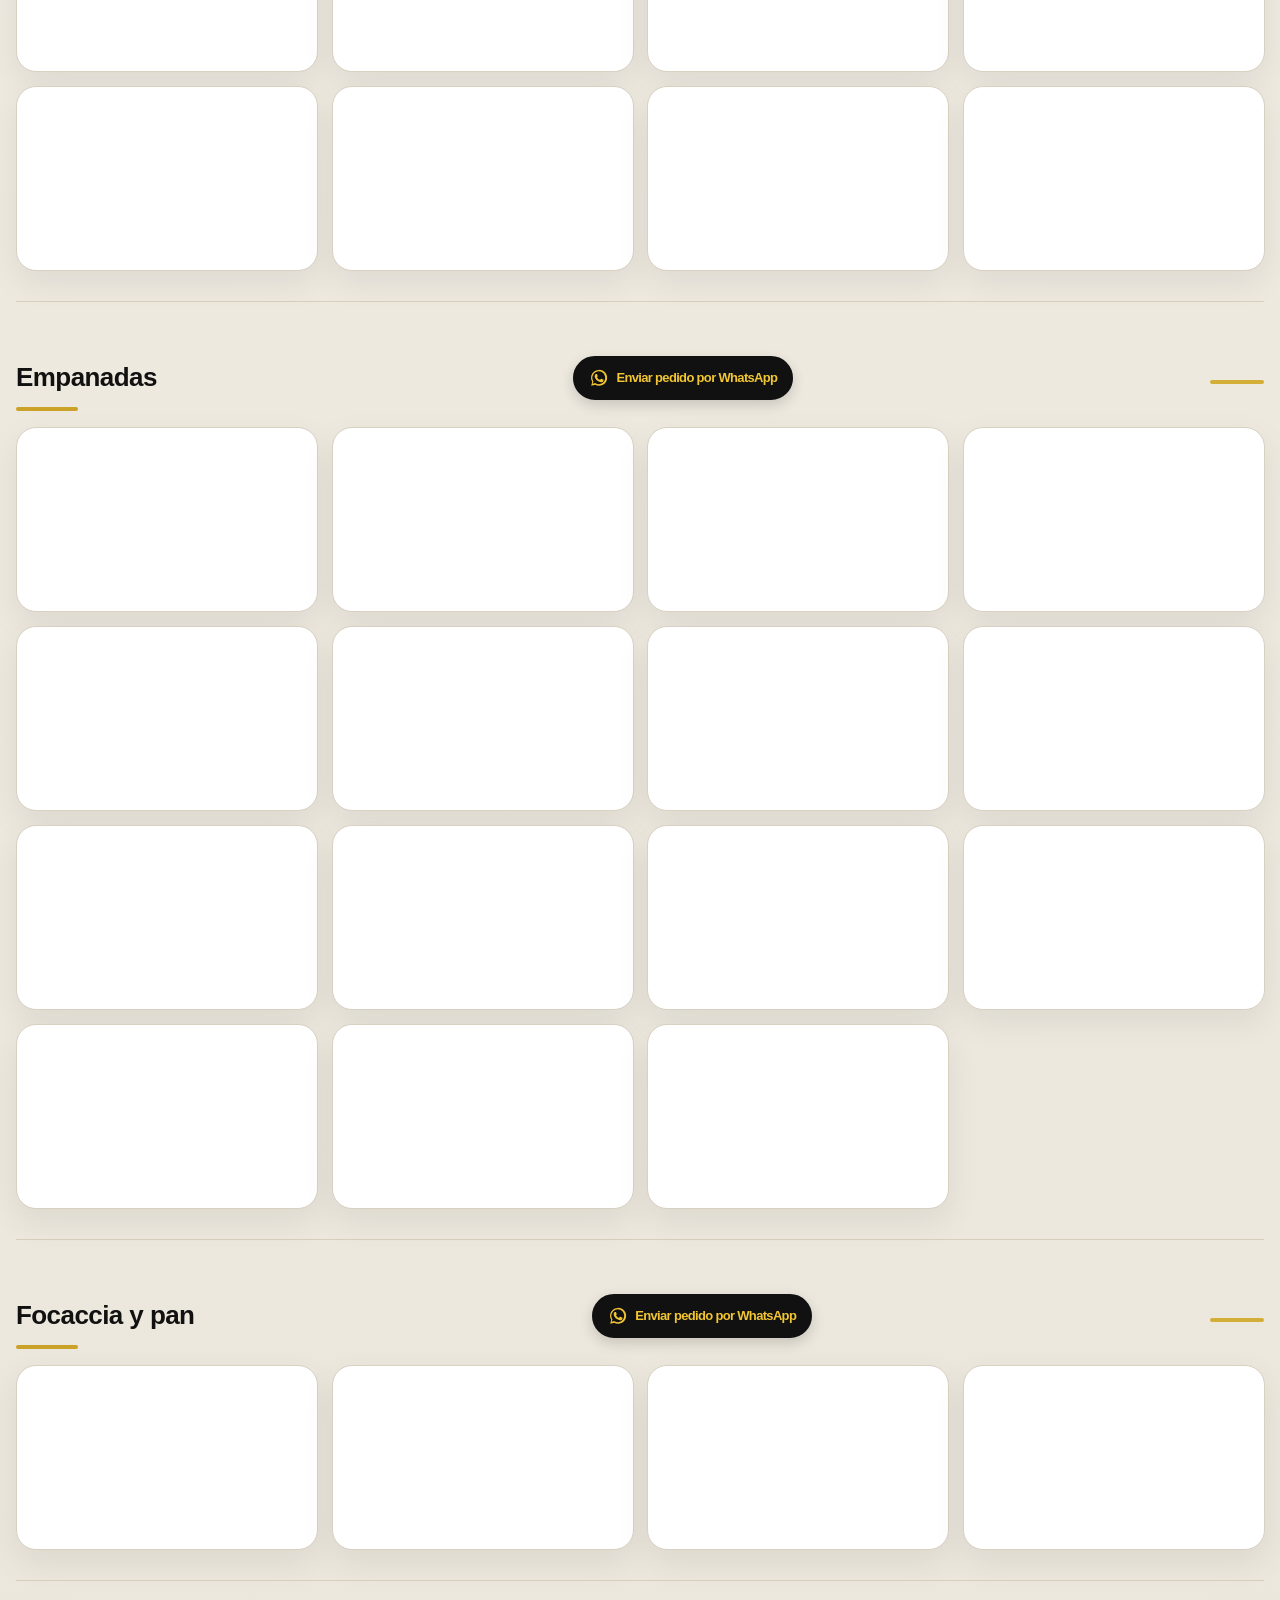
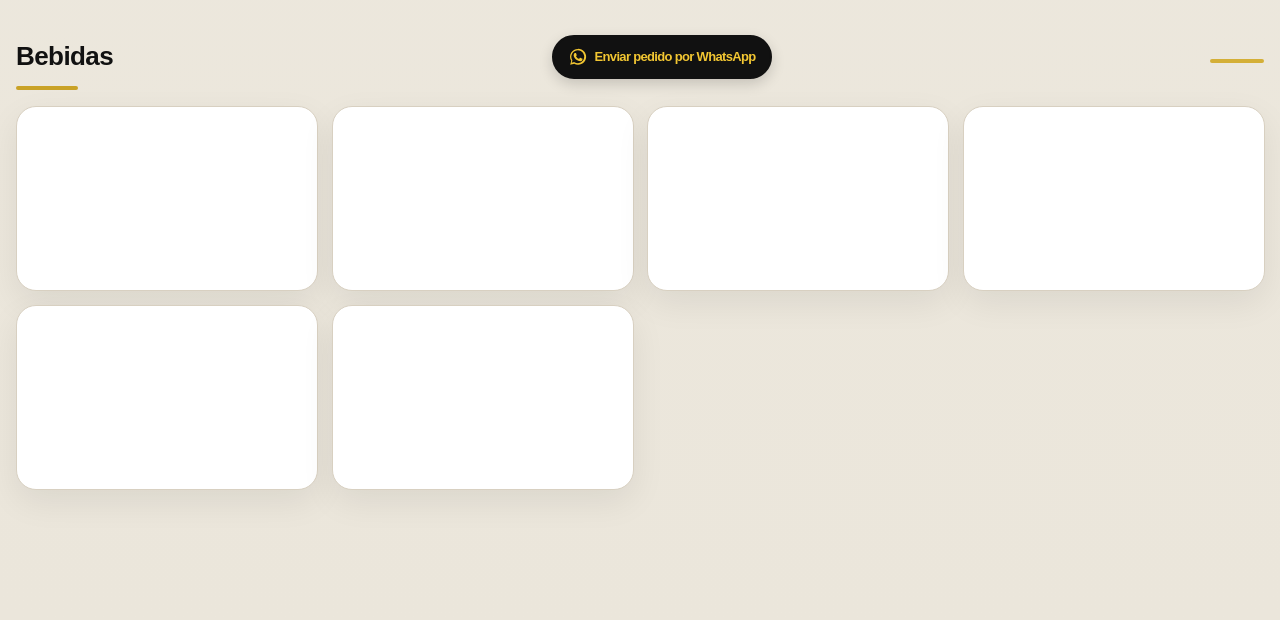
==== commit 333fa02d: "Crear Hero Offer de pollos al horno de barro" ====
--- a/index.html
+++ b/index.html
@@ -14,7 +14,25 @@
 </head><body>
 <header><div class="top"><div class="brandWrap"><img class="brandLogo" src="./assets/generated/d6634bc2acb4185f.webp" alt="Logo original Consuma"><div class="brand">CONSUMA<small>ALMACÉN · CASA DE COMIDAS</small></div></div><div class="clock"><span id="time"></span><span class="status" id="status" aria-live="polite">ABIERTO</span></div><div class="socialTop"><button class="socialBtn waIcon" onclick="openCart()" aria-label="WhatsApp / finalizar pedido" title="WhatsApp / finalizar pedido">WhatsApp</button><a class="socialBtn igIcon" href="https://www.instagram.com/consuma.ok/" target="_blank" rel="noopener" aria-label="Instagram">IG</a><a class="socialBtn mapsIcon" href="https://www.google.com/maps/search/?api=1&query=Av.+Juan+Gilberto+Funes+945,+San+Luis,+Argentina" target="_blank" rel="noopener" aria-label="Google Maps">Maps</a></div></div><div class="modes"><div><div class="mode active">🍳 COCINA</div><div class="mode">🛒 ALMACÉN</div></div></div><div class="nav"><div class="navin" id="nav"></div></div></header>
 <main><h1 class="sr-only">CONSUMA · Almacén y Casa de Comidas en San Luis</h1><div class="tools"><input id="search" placeholder="Buscar en la carta..." oninput="scheduleRender()" autocomplete="off" enterkeyhint="search" aria-label="Buscar productos"></div>
-<section class="polloFeature" id="pollos-horno"><div class="polloFeatureHead"><span class="polloBadge">VIERNES · SÁBADO · DOMINGO · POR ENCARGO</span><h2>🔥 Pollos al horno de barro</h2><p>Sabor casero, recién salidos del horno. Elegí fritas o ensalada · chimichurri o limón.</p></div><div class="polloMedia"><img src="./assets/pollo-horno-consuma.jpg" alt="Pollos de Consuma cocinándose en el horno" loading="lazy" decoding="async"><video controls muted playsinline preload="metadata" poster="./assets/pollo-horno-consuma.jpg"><source src="./assets/pollo-horno-consuma.mp4" type="video/mp4">Tu navegador no puede reproducir este video.</video></div><div class="polloOffers"><article class="polloOffer"><h3>Pollo entero</h3><div class="price">$22.000</div><p>Elegí fritas o ensalada · chimichurri o limón.</p><button class="polloAdd" onclick="add('Pollo entero al horno de barro',22000,'Comidas al plato')">+ Agregar</button></article><article class="polloOffer"><h3>1/2 pollo</h3><div class="price">$16.000</div><p>Elegí fritas o ensalada · chimichurri o limón.</p><button class="polloAdd" onclick="add('1/2 pollo al horno de barro',16000,'Comidas al plato')">+ Agregar</button></article><article class="polloOffer"><h3>1/4 pollo</h3><div class="price">$10.000</div><p>Elegí fritas o ensalada · chimichurri o limón.</p><button class="polloAdd" onclick="add('1/4 pollo al horno de barro',10000,'Comidas al plato')">+ Agregar</button></article></div><div class="polloActions"><a class="polloOrderBtn" target="_blank" rel="noopener" href="https://wa.me/542664576554?text=Hola%21%20Quiero%20encargar%20pollo%20al%20horno%20de%20barro%20%F0%9F%91%87%0A%0APedido%3A%20%0AD%C3%ADa%20%28viernes%2Fs%C3%A1bado%2Fdomingo%29%3A%20%0AGuarnici%C3%B3n%20%28fritas%20o%20ensalada%29%3A%20%0AAcompa%C3%B1amiento%20%28chimichurri%20o%20lim%C3%B3n%29%3A%20%0ADirecci%C3%B3n%20o%20retiro%3A%20%0AForma%20de%20pago%3A%20%0AObservaci%C3%B3n%3A">💬 Encargar por WhatsApp</a></div></section><div id="content"></div></main>
+<section class="heroOffer" id="pollos-horno" aria-labelledby="polloHeroTitle">
+  <div class="heroOfferMedia">
+    <video class="heroOfferVideo" autoplay muted loop playsinline preload="metadata" poster="./assets/pollo-horno-consuma.jpg" aria-label="Pollos de Consuma asándose al horno de barro">
+      <source src="./assets/pollo-horno-consuma.mp4" type="video/mp4">
+    </video>
+    <div class="heroOfferShade"></div>
+    <div class="heroOfferContent">
+      <span class="heroOfferBadge">VIERNES · SÁBADO · DOMINGO · POR ENCARGO</span>
+      <h2 id="polloHeroTitle">POLLO <strong>AL HORNO DE BARRO</strong></h2>
+      <p class="heroOfferLead">Elegí fritas o ensalada · chimichurri o limón.</p>
+      <div class="heroOfferPrices" aria-label="Precios de pollo al horno de barro">
+        <button type="button" onclick="add('Pollo entero al horno de barro',22000,'Comidas al plato')"><span>Pollo entero</span><b>$22.000</b><small>+ Agregar</small></button>
+        <button type="button" onclick="add('1/2 pollo al horno de barro',16000,'Comidas al plato')"><span>1/2 pollo</span><b>$16.000</b><small>+ Agregar</small></button>
+        <button type="button" onclick="add('1/4 pollo al horno de barro',10000,'Comidas al plato')"><span>1/4 pollo</span><b>$10.000</b><small>+ Agregar</small></button>
+      </div>
+      <a class="heroOfferCTA" target="_blank" rel="noopener" href="https://wa.me/542664576554?text=Hola%21%20Quiero%20encargar%20pollo%20al%20horno%20de%20barro%20%F0%9F%91%87%0A%0APedido%3A%20%0AD%C3%ADa%20%28viernes%2Fs%C3%A1bado%2Fdomingo%29%3A%20%0AGuarnici%C3%B3n%20%28fritas%20o%20ensalada%29%3A%20%0AAcompa%C3%B1amiento%20%28chimichurri%20o%20lim%C3%B3n%29%3A%20%0ADirecci%C3%B3n%20o%20retiro%3A%20%0AForma%20de%20pago%3A%20%0AObservaci%C3%B3n%3A">💬 ENCARGAR POR WHATSAPP</a>
+    </div>
+  </div>
+</section><div id="content"></div></main>
 <button class="cart" aria-label="Ver pedido" onclick="openCart()">🛒 <span id="count" aria-live="polite">0</span> · Ver pedido</button>
 <div class="modal" id="modifierModal"><div class="sheet modifierSheet"><button class="xclose" onclick="closeModifier()">×</button><h2 id="modTitle">Personalizá tu pedido</h2><p class="modHint">Elegí aderezos, extras, potenciadores o bebidas</p><div id="sauceGrid" class="sauceGrid"></div><label class="medallonRow" id="medallonRow"><input type="checkbox" id="extraMedallon"> <span>Agregar medallón extra</span><b id="medallonPrice">+$2.000 / XL +$2.500</b></label><button class="checkout" onclick="confirmModifier()">Agregar al carrito</button></div></div>
 <div class="modal" id="modal" onclick="if(event.target===this)closeCart()"><div class="sheet orderSheet"><div class="cartTitleRow"><h2>Tu pedido</h2><button class="xclose" onclick="closeCart()">×</button></div><div id="cartItems"></div><p class="sauces">Los aderezos, extras y potenciadores elegidos se detallan debajo de cada producto.</p><div class="orderTotal"><span>Subtotal productos</span><b id="orderSubtotal">$0</b></div><div class="orderForm"><div class="formLabel">¿CÓMO LO RECIBÍS?</div><div class="deliveryToggle"><button id="btnDelivery" class="active" type="button" onclick="setDeliveryMode('delivery')">🛵 Delivery</button><button id="btnPickup" type="button" onclick="setDeliveryMode('pickup')">🏪 Retiro</button></div><div class="form2"><label><span>NOMBRE *</span><input id="customerName" placeholder="Tu nombre" autocomplete="name"></label><label><span>TELÉFONO *</span><input id="customerPhone" placeholder="2664 123456" inputmode="tel" autocomplete="tel"></label></div><div id="deliveryFields" class="deliveryFields"><label><span>DIRECCIÓN *</span><input id="customerAddress" placeholder="Calle y número" autocomplete="street-address"></label><div class="form2"><label><span>BARRIO / ZONA</span><input id="customerBarrio" placeholder="Barrio"></label><label><span>REFERENCIA / ENTRE CALLES</span><input id="customerRef" placeholder="Referencia"></label></div><div class="formLabel">ZONA DE ENVÍO *</div><div class="zoneGrid"><button class="zoneBtn active" type="button" onclick="selectZone(this,'Dentro de las 4 avenidas',1500)"><b>4 Avenidas</b><small>$1.500</small></button><button class="zoneBtn" type="button" onclick="selectZone(this,'Pasando las 4 avenidas',2000)"><b>Pasando 4 Avenidas</b><small>$2.000</small></button><button class="zoneBtn" type="button" onclick="selectZone(this,'Zona Sur / 500 Viviendas',2500)"><b>Zona Sur / 500 Viviendas</b><small>$2.500</small></button><button class="zoneBtn" type="button" onclick="selectZone(this,'1.ª a 3.ª rotonda',null)"><b>1.ª a 3.ª rotonda</b><small>Consultar</small></button><button class="zoneBtn" type="button" onclick="selectZone(this,'Serranía Puntana',null)"><b>Serranía Puntana</b><small>Consultar</small></button><button class="zoneBtn" type="button" onclick="selectZone(this,'Juana Koslay',null)"><b>Juana Koslay</b><small>Consultar</small></button></div><button type="button" class="gpsBtn" onclick="shareGPS()">📍 Compartir mi ubicación</button><div id="gpsStatus" class="gpsStatus">Ubicación todavía no compartida.</div><div class="shippingLine"><span>Envío</span><b id="shippingText">$1.500</b></div></div><div class="form2"><label><span>FORMA DE PAGO *</span><select id="payment" onchange="toggleChange()"><option value="">Elegir</option><option>Efectivo</option><option>Transferencia</option></select></label><label id="changeField" class="hidden"><span>¿CON CUÁNTO PAGÁS?</span><input id="changeFor" inputmode="numeric" placeholder="Ej. 30000"></label></div><label><span>ACLARACIONES</span><textarea id="orderNote" maxlength="400" placeholder="Ej.: sin cebolla, tocar timbre..."></textarea></label><div class="orderTotal grand"><span>Total estimado</span><b id="grandTotal">$0</b></div><div class="note">Las zonas “Consultar” no suman costo automático. Se confirma por WhatsApp.</div><div id="formError" class="formError"></div><button class="checkout" onclick="sendWA()">Enviar pedido por WhatsApp</button></div></div></div>
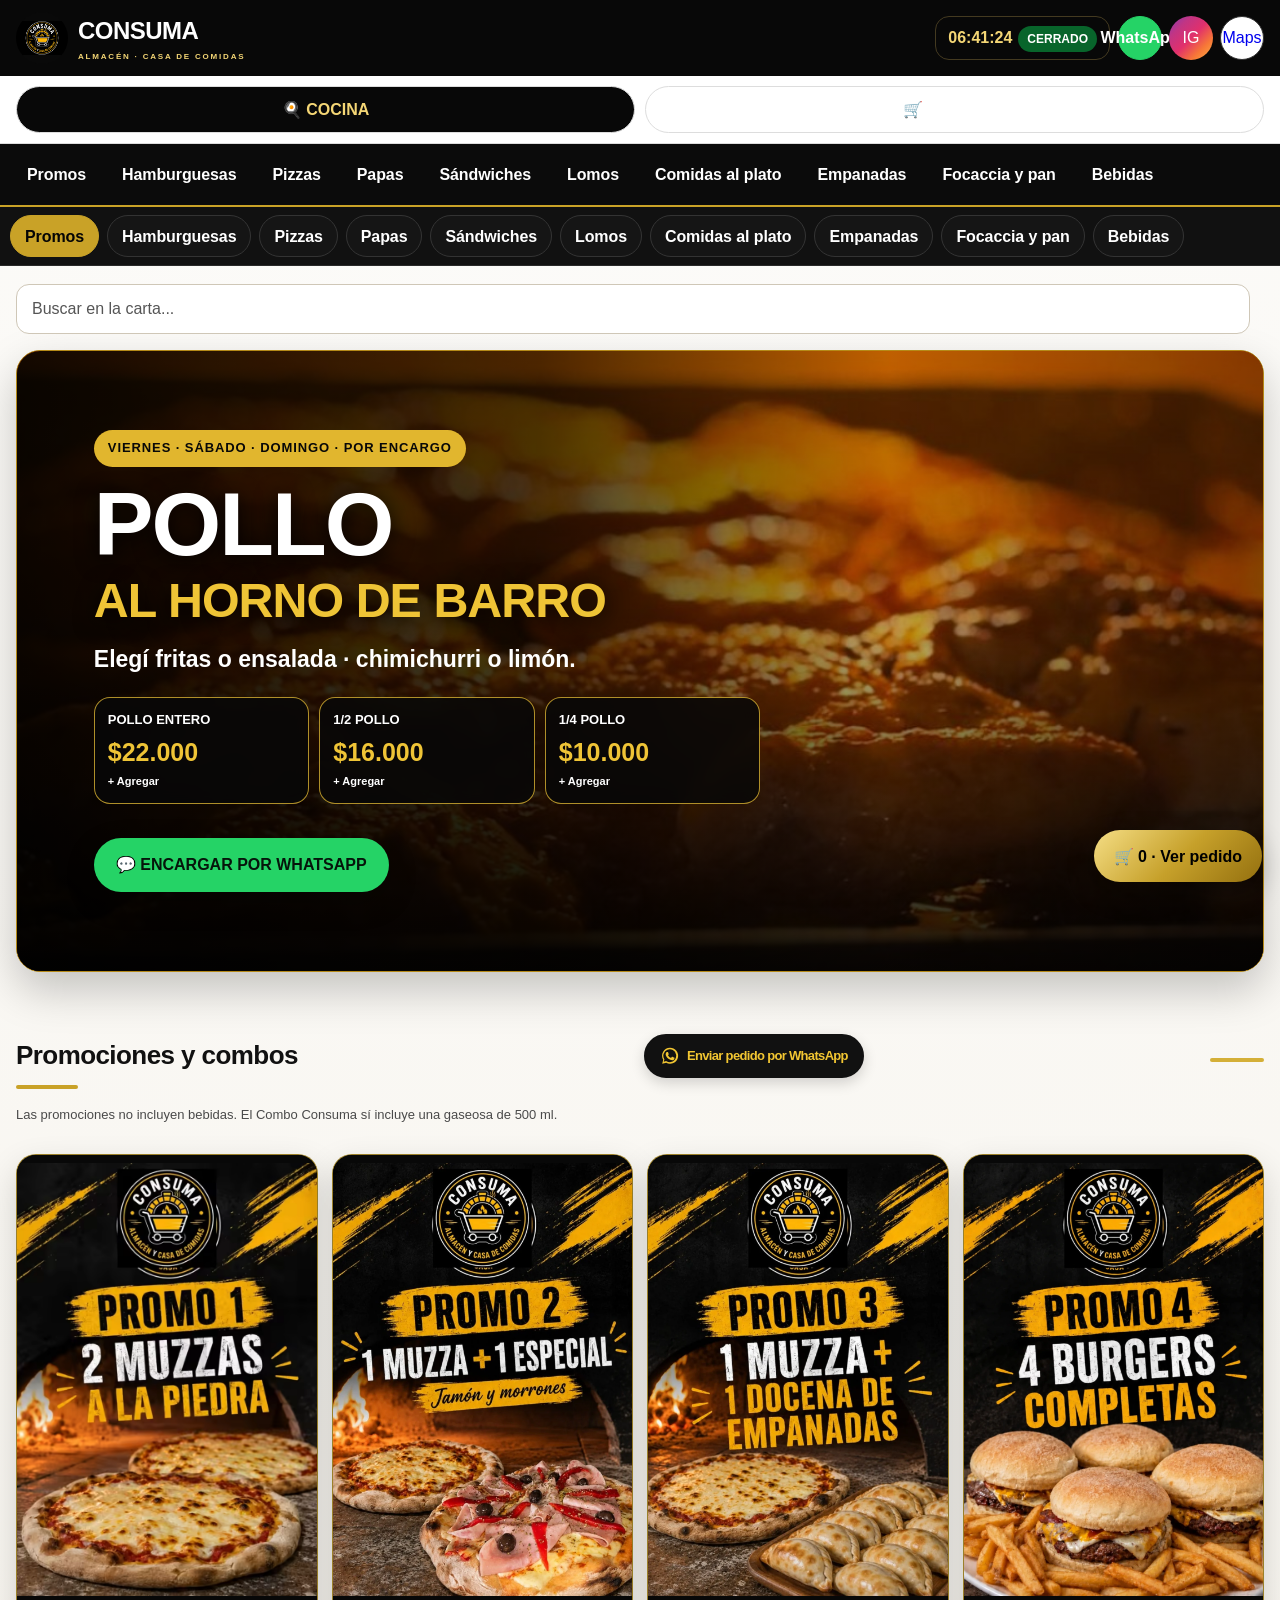
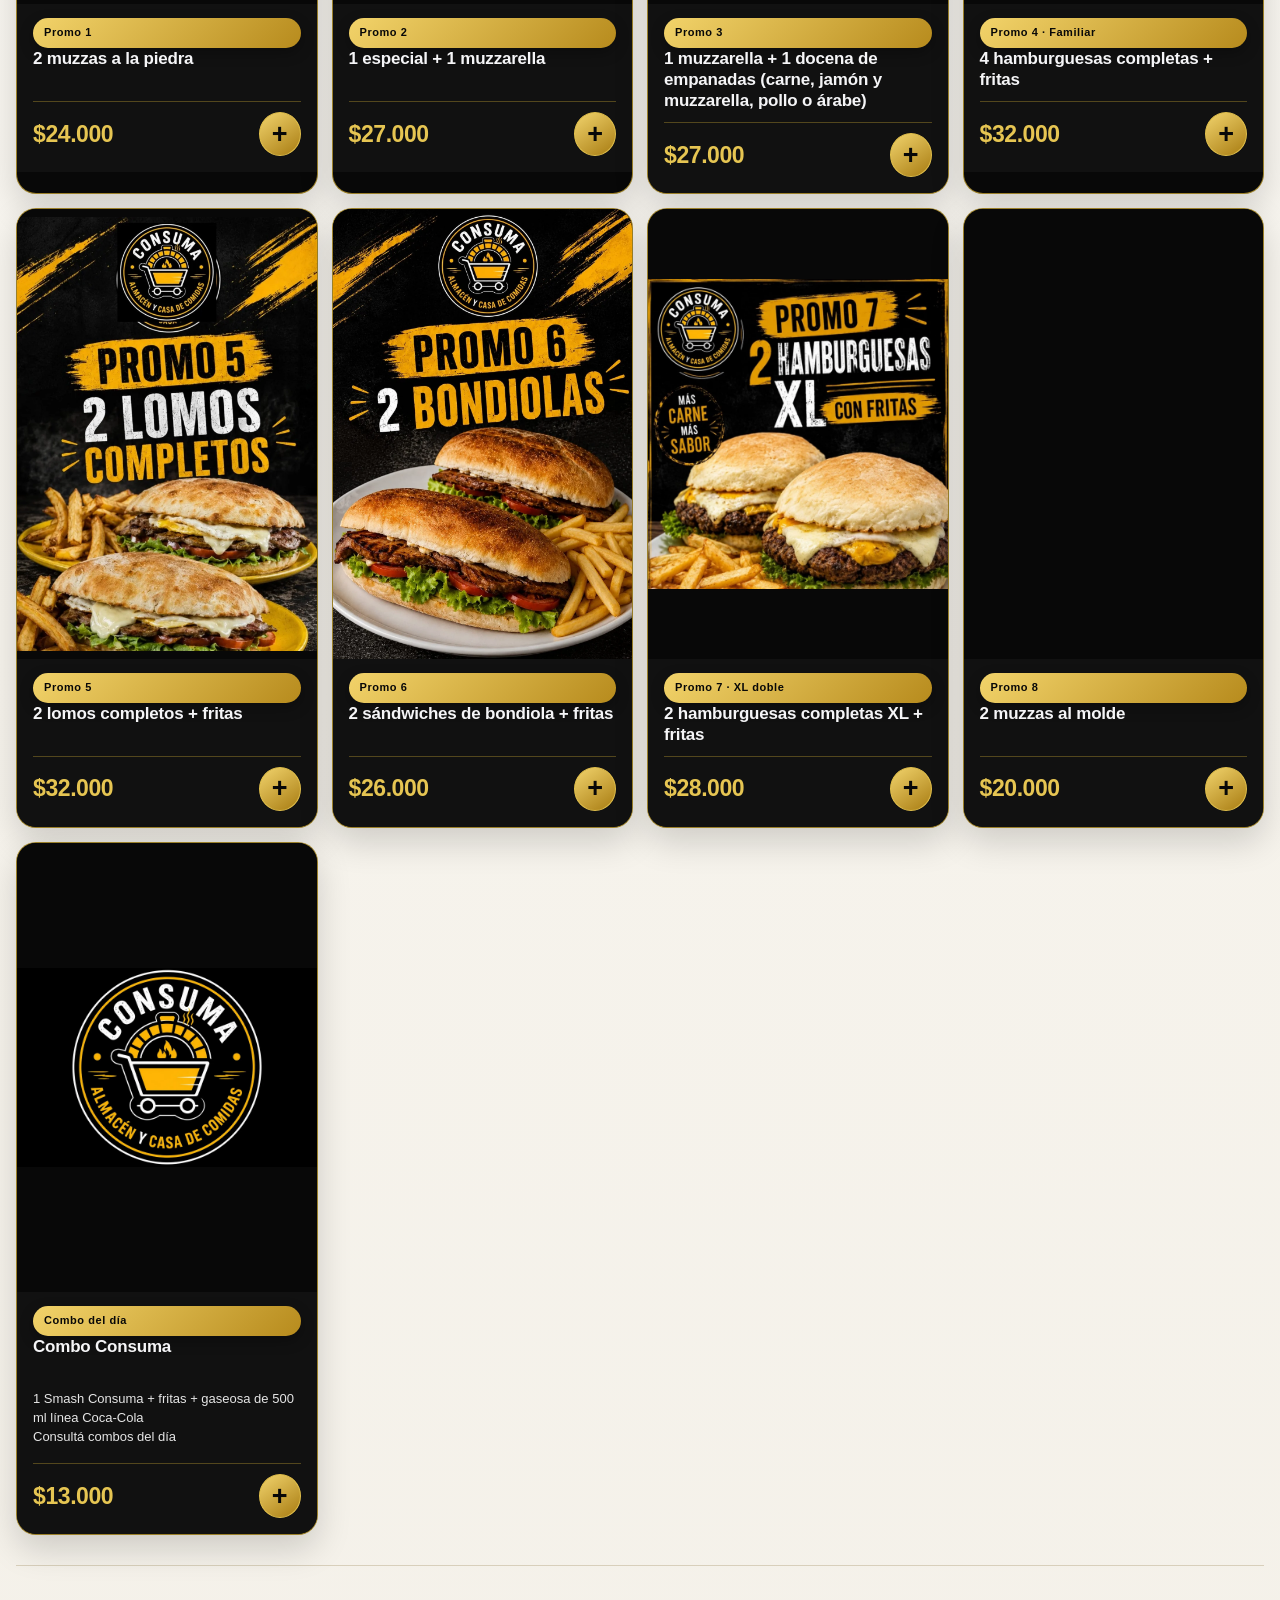
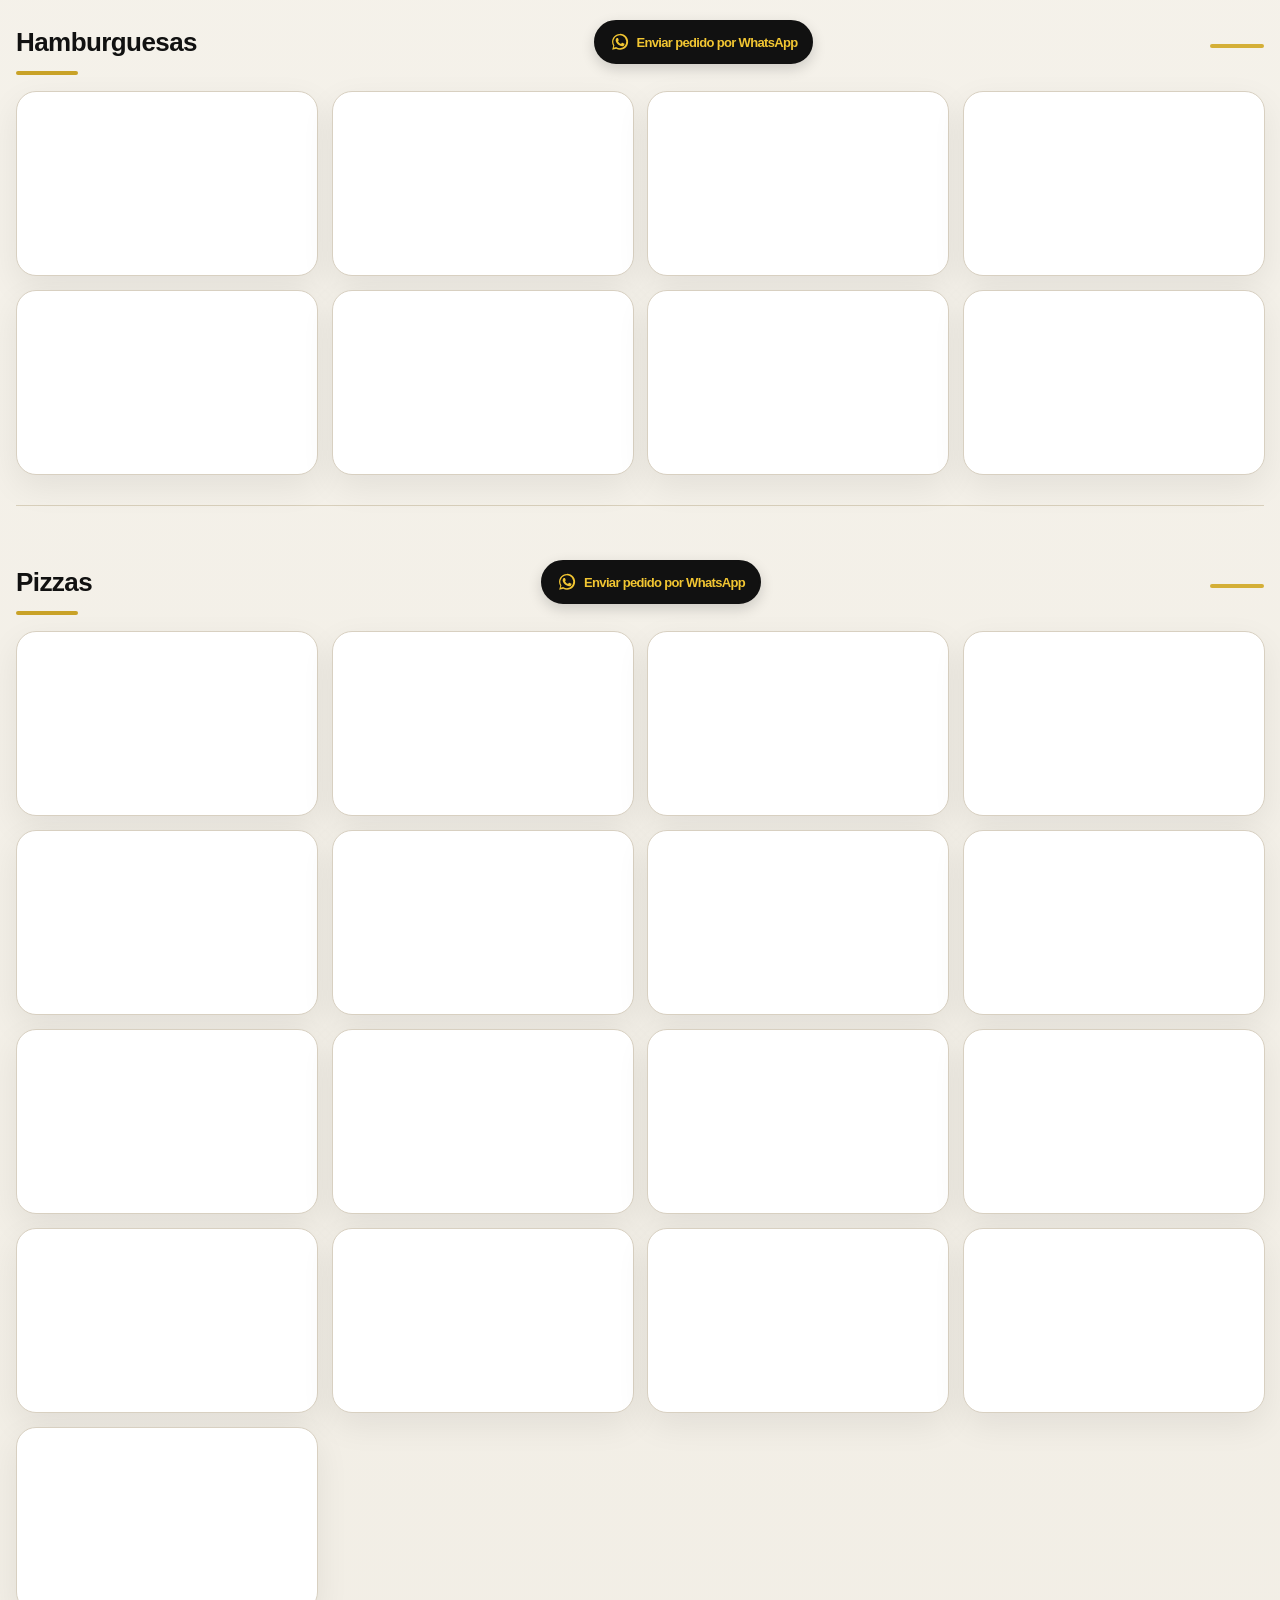
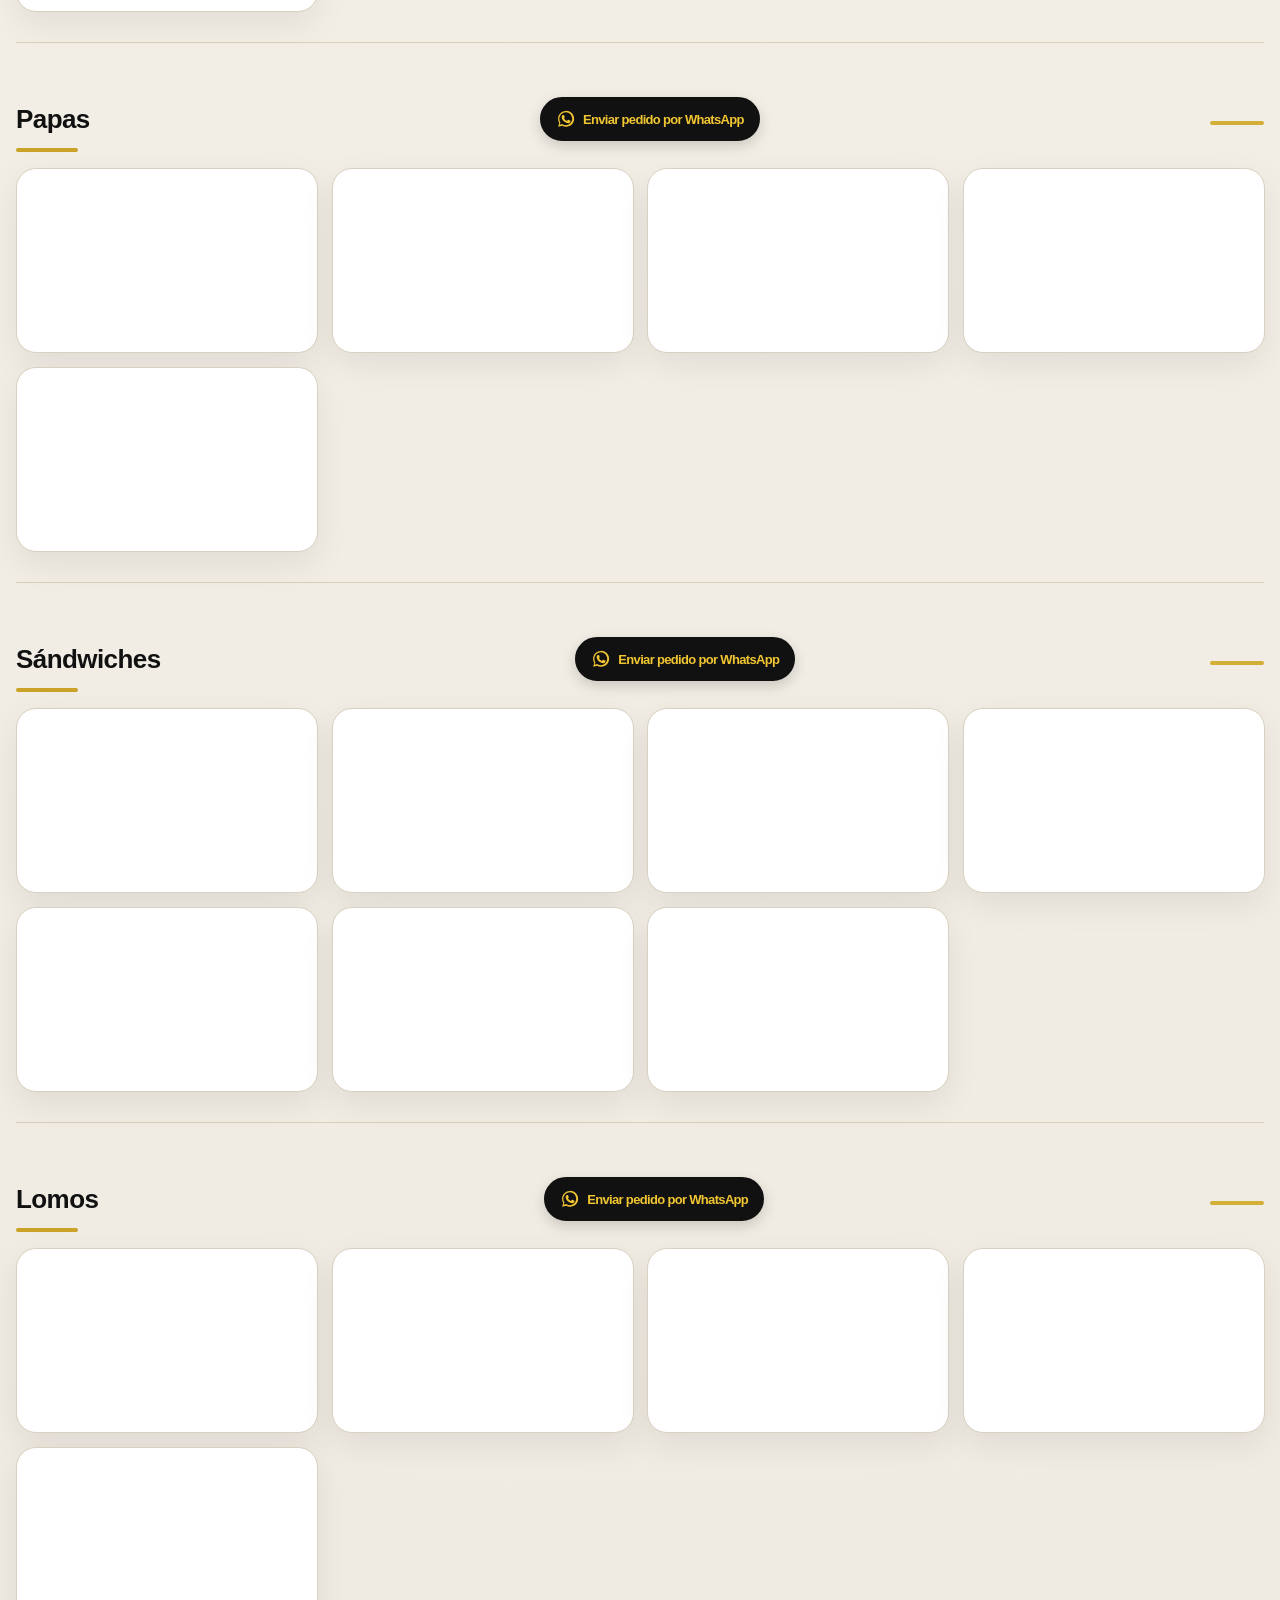
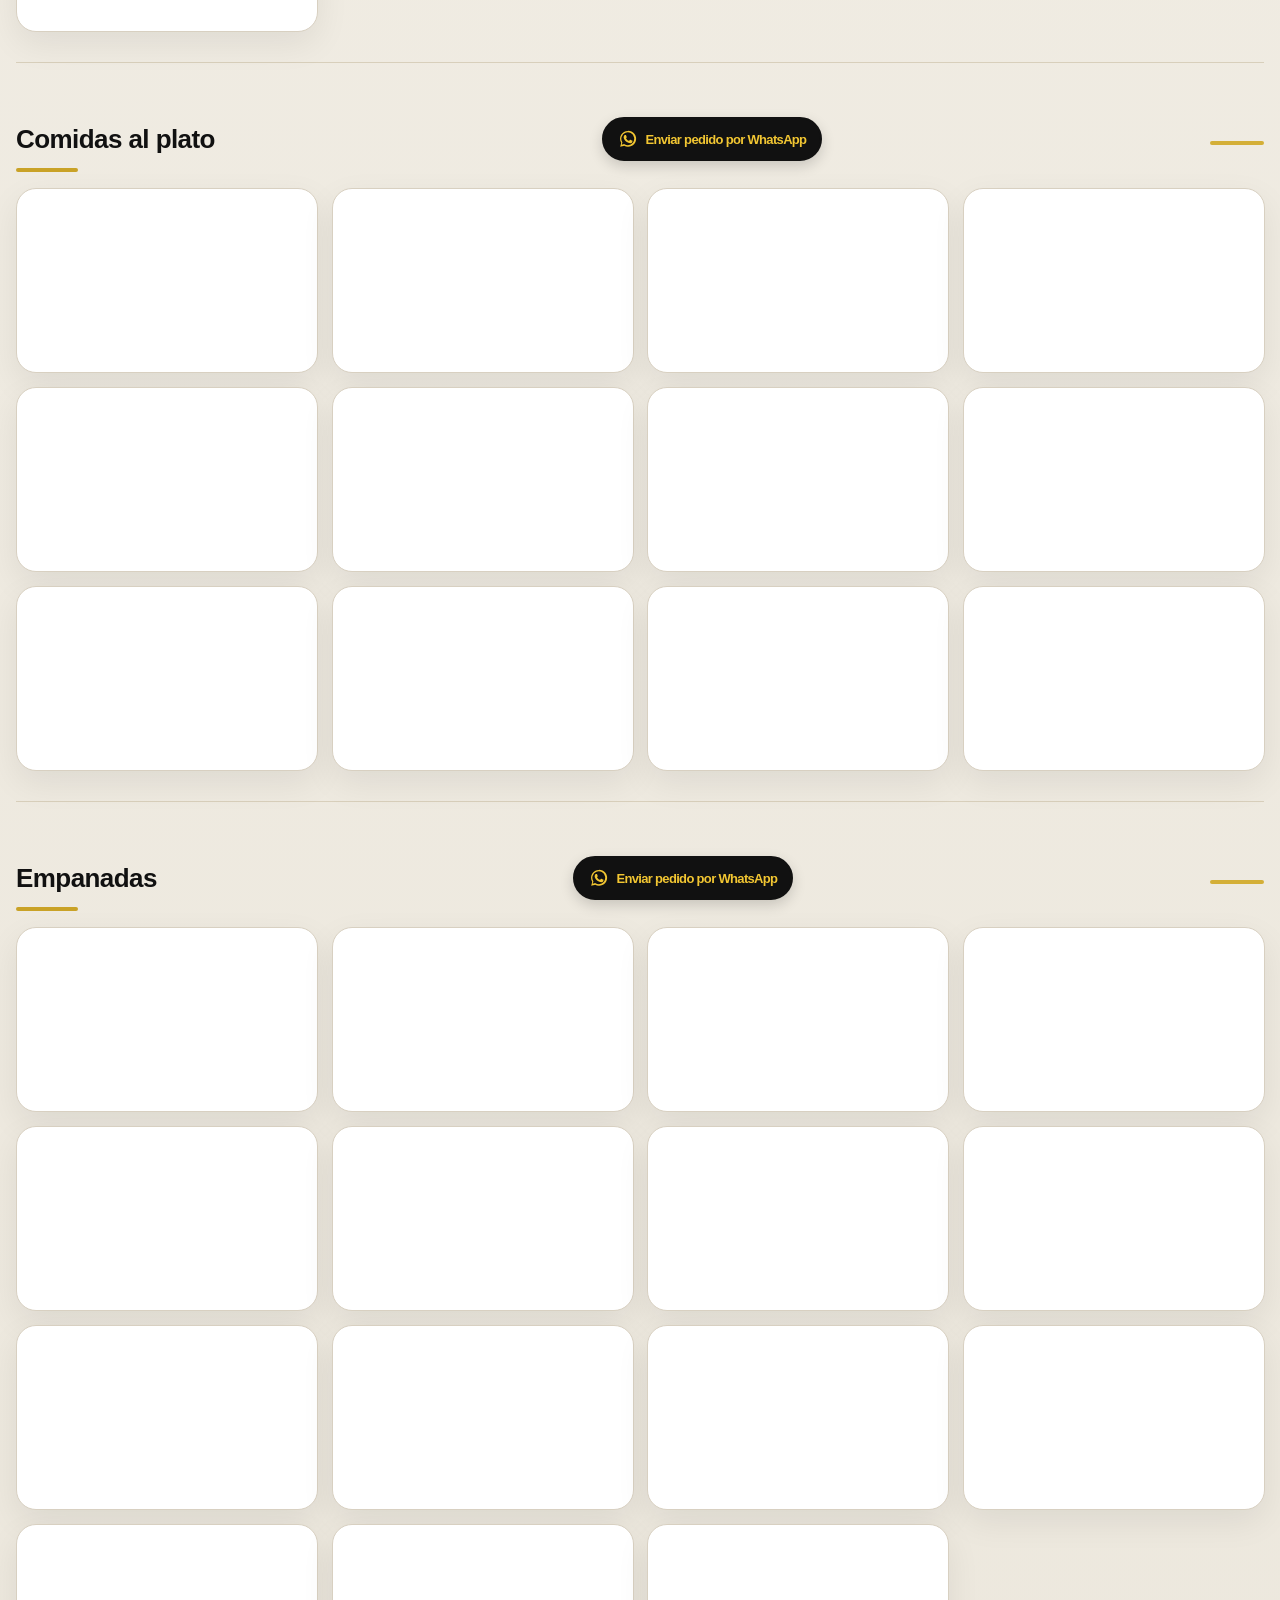
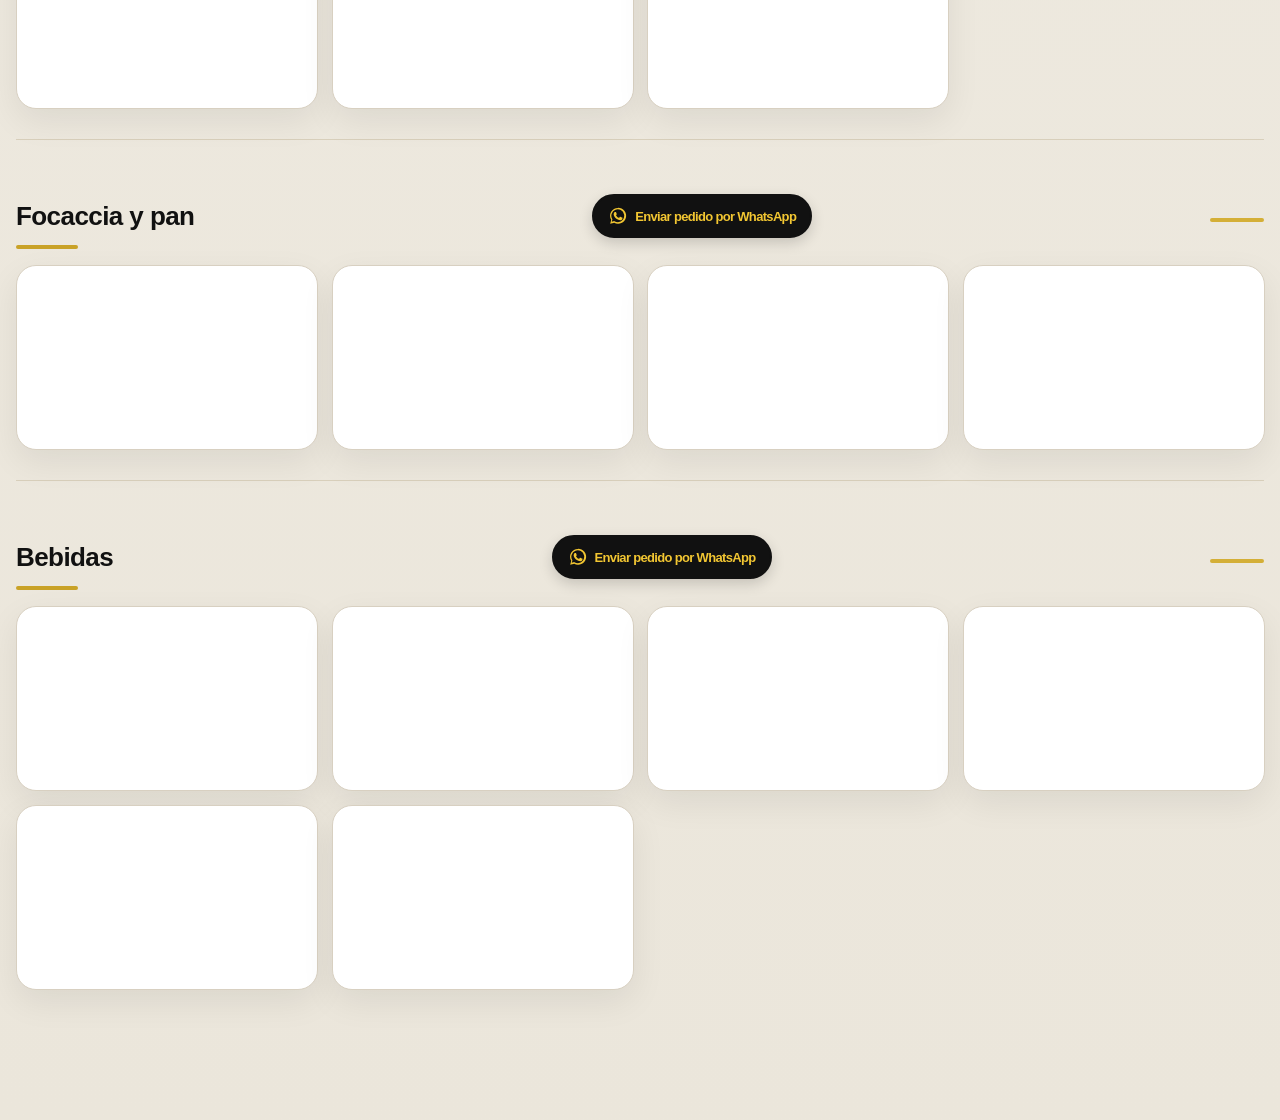
==== commit d4effea8: "Activar Hero Offer de pollos en portada" ====
--- a/index.html
+++ b/index.html
@@ -10,7 +10,7 @@
 <meta property="og:locale" content="es_AR"><meta property="og:type" content="website"><meta property="og:title" content="CONSUMA · Almacén y Casa de Comidas"><meta property="og:description" content="Pizzas, hamburguesas, lomos, empanadas y pedidos online en San Luis."><meta property="og:url" content="https://web-official-consuma.vercel.app/"><meta property="og:image" content="https://web-official-consuma.vercel.app/assets/generated/d6634bc2acb4185f.webp"><meta name="twitter:card" content="summary_large_image">
 <script type="application/ld+json">{"@context":"https://schema.org","@type":"Restaurant","name":"CONSUMA · Almacén y Casa de Comidas","url":"https://web-official-consuma.vercel.app/","image":"https://web-official-consuma.vercel.app/assets/generated/d6634bc2acb4185f.webp","servesCuisine":["Pizzas","Hamburguesas","Lomos","Empanadas","Comida casera"],"address":{"@type":"PostalAddress","streetAddress":"Av. Juan Gilberto Funes 945","addressLocality":"San Luis","addressRegion":"San Luis","addressCountry":"AR"},"sameAs":["https://www.instagram.com/consuma.ok/"]}</script>
 <meta name="apple-mobile-web-app-capable" content="yes"><meta name="apple-mobile-web-app-status-bar-style" content="black-translucent"><meta name="format-detection" content="telephone=no">
-<link rel="stylesheet" href="./css/base.css"><link rel="stylesheet" href="./css/checkout.css?v=20260914-pedir-aqui"><link rel="stylesheet" href="./css/responsive.css">
+<link rel="stylesheet" href="./css/base.css"><link rel="stylesheet" href="./css/checkout.css?v=20260914-pedir-aqui"><link rel="stylesheet" href="./css/responsive.css"><link rel="stylesheet" href="./css/hero-offer.css?v=20260918">
 </head><body>
 <header><div class="top"><div class="brandWrap"><img class="brandLogo" src="./assets/generated/d6634bc2acb4185f.webp" alt="Logo original Consuma"><div class="brand">CONSUMA<small>ALMACÉN · CASA DE COMIDAS</small></div></div><div class="clock"><span id="time"></span><span class="status" id="status" aria-live="polite">ABIERTO</span></div><div class="socialTop"><button class="socialBtn waIcon" onclick="openCart()" aria-label="WhatsApp / finalizar pedido" title="WhatsApp / finalizar pedido">WhatsApp</button><a class="socialBtn igIcon" href="https://www.instagram.com/consuma.ok/" target="_blank" rel="noopener" aria-label="Instagram">IG</a><a class="socialBtn mapsIcon" href="https://www.google.com/maps/search/?api=1&query=Av.+Juan+Gilberto+Funes+945,+San+Luis,+Argentina" target="_blank" rel="noopener" aria-label="Google Maps">Maps</a></div></div><div class="modes"><div><div class="mode active">🍳 COCINA</div><div class="mode">🛒 ALMACÉN</div></div></div><div class="nav"><div class="navin" id="nav"></div></div></header>
 <main><h1 class="sr-only">CONSUMA · Almacén y Casa de Comidas en San Luis</h1><div class="tools"><input id="search" placeholder="Buscar en la carta..." oninput="scheduleRender()" autocomplete="off" enterkeyhint="search" aria-label="Buscar productos"></div>
--- a/css/base.css
+++ b/css/base.css
@@ -22,3 +22,21 @@
 /* Pollos al horno de barro · 2026-09-15 */
 .polloFeature{margin:22px 0 34px;border:1px solid rgba(255,196,0,.35);border-radius:22px;overflow:hidden;background:#0b0b0b;color:#fff;box-shadow:0 14px 34px rgba(0,0,0,.18)}
 .polloFeatureHead{padding:22px 22px 14px}.polloFeatureHead h2{margin:0 0 6px;color:#ffc400;font-size:clamp(25px,4vw,38px)}.polloFeatureHead p{margin:0;color:#ddd}.polloBadge{display:inline-block;margin-bottom:10px;padding:6px 10px;border-radius:999px;background:#ffc400;color:#090909;font-weight:900;font-size:12px;letter-spacing:.4px}.polloMedia{display:grid;grid-template-columns:1fr 1.15fr;gap:0;background:#000}.polloMedia img,.polloMedia video{width:100%;height:100%;min-height:300px;max-height:480px;object-fit:cover;display:block}.polloOffers{display:grid;grid-template-columns:repeat(3,1fr);gap:12px;padding:18px}.polloOffer{background:#151515;border:1px solid #333;border-radius:16px;padding:16px}.polloOffer h3{margin:0 0 6px}.polloOffer .price{color:#ffc400;font-size:24px;font-weight:900}.polloOffer p{color:#ccc;min-height:38px}.polloActions{display:flex;gap:10px;flex-wrap:wrap;padding:0 18px 20px}.polloOrderBtn{display:inline-flex;align-items:center;justify-content:center;gap:8px;background:#ffc400;color:#090909;text-decoration:none;border:0;border-radius:999px;padding:13px 18px;font-weight:900}.polloAdd{border:1px solid #ffc400;background:#111;color:#ffc400;border-radius:999px;padding:12px 16px;font-weight:800;cursor:pointer}@media(max-width:760px){.polloMedia{grid-template-columns:1fr}.polloMedia img{display:none}.polloMedia video{min-height:210px;max-height:280px}.polloOffers{grid-template-columns:1fr}.polloOffer p{min-height:0}}
+
+/* Hero Offer · Pollos al horno de barro · 2026-09-18 */
+.heroOffer{margin:18px 0 34px;border-radius:24px;overflow:hidden;background:#080808;box-shadow:0 18px 44px rgba(0,0,0,.3);border:1px solid rgba(255,196,0,.4)}
+.heroOfferMedia{position:relative;min-height:620px;display:flex;align-items:flex-end;isolation:isolate;background:#111 url('../assets/pollo-horno-consuma.jpg') center/cover no-repeat}
+.heroOfferVideo{position:absolute;inset:0;width:100%;height:100%;object-fit:cover;z-index:-2}
+.heroOfferShade{position:absolute;inset:0;z-index:-1;background:linear-gradient(180deg,rgba(0,0,0,.12) 0%,rgba(0,0,0,.34) 38%,rgba(0,0,0,.92) 100%)}
+.heroOfferContent{width:100%;padding:clamp(24px,5vw,54px);color:#fff}
+.heroOfferBadge{display:inline-block;padding:8px 13px;border-radius:999px;background:#ffc400;color:#080808;font-size:12px;font-weight:950;letter-spacing:.65px}
+.heroOffer h2{margin:13px 0 6px;font-size:clamp(38px,7vw,78px);line-height:.9;letter-spacing:-1.5px;color:#fff;text-shadow:0 3px 18px rgba(0,0,0,.55)}
+.heroOffer h2 strong{display:block;color:#ffc400;font-size:.56em;letter-spacing:.5px;margin-top:8px}
+.heroOfferLead{margin:14px 0 18px;font-size:clamp(16px,2.2vw,22px);font-weight:750;color:#fff}
+.heroOfferPrices{display:grid;grid-template-columns:repeat(3,minmax(0,1fr));gap:10px;max-width:820px}
+.heroOfferPrices button{appearance:none;text-align:left;border:1px solid rgba(255,196,0,.5);background:rgba(8,8,8,.78);backdrop-filter:blur(8px);color:#fff;border-radius:16px;padding:13px 15px;cursor:pointer}
+.heroOfferPrices span,.heroOfferPrices b,.heroOfferPrices small{display:block}
+.heroOfferPrices span{font-weight:800}.heroOfferPrices b{font-size:clamp(22px,3vw,30px);color:#ffc400;margin:2px 0}.heroOfferPrices small{font-weight:800;color:#fff}
+.heroOfferCTA{display:inline-flex;align-items:center;justify-content:center;margin-top:16px;padding:14px 20px;border-radius:999px;background:#ffc400;color:#080808;text-decoration:none;font-weight:950;box-shadow:0 8px 24px rgba(0,0,0,.3)}
+@media(max-width:760px){.heroOffer{margin:12px 0 26px;border-radius:18px}.heroOfferMedia{min-height:610px}.heroOfferContent{padding:22px 16px}.heroOffer h2{font-size:48px}.heroOfferPrices{grid-template-columns:1fr}.heroOfferPrices button{display:grid;grid-template-columns:1fr auto;align-items:center}.heroOfferPrices button b{grid-column:2;grid-row:1/3}.heroOfferPrices button small{font-size:11px}.heroOfferCTA{width:100%;box-sizing:border-box}.heroOfferBadge{font-size:10px}}
+@media(prefers-reduced-motion:reduce){.heroOfferVideo{display:none}}
--- a/css/hero-offer.css
+++ b/css/hero-offer.css
@@ -0,0 +1,19 @@
+.heroOffer{margin:0 0 26px;border-radius:24px;overflow:hidden;background:#080808;border:1px solid #b58a18;box-shadow:0 18px 44px rgba(0,0,0,.22);color:#fff}
+.heroOfferMedia{position:relative;min-height:620px;overflow:hidden;isolation:isolate}
+.heroOfferVideo{position:absolute;inset:0;width:100%;height:100%;object-fit:cover;object-position:center 45%;z-index:-2}
+.heroOfferShade{position:absolute;inset:0;z-index:-1;background:linear-gradient(90deg,rgba(0,0,0,.92) 0%,rgba(0,0,0,.70) 42%,rgba(0,0,0,.25) 70%,rgba(0,0,0,.48) 100%),linear-gradient(0deg,rgba(0,0,0,.86) 0%,transparent 55%)}
+.heroOfferContent{min-height:620px;display:flex;flex-direction:column;justify-content:center;align-items:flex-start;padding:54px clamp(24px,6vw,78px);max-width:820px}
+.heroOfferBadge{display:inline-block;background:#e1b62e;color:#080808;border-radius:999px;padding:9px 14px;font-size:13px;font-weight:950;letter-spacing:.07em}
+.heroOffer h2{margin:18px 0 8px;color:#fff;font-size:clamp(44px,7vw,92px);line-height:.88;letter-spacing:-.045em;font-weight:950;text-shadow:0 4px 22px #000}
+.heroOffer h2 strong{display:block;color:#efc436;font-size:.54em;line-height:1.08;letter-spacing:-.02em;margin-top:10px}
+.heroOfferLead{font-size:clamp(17px,2vw,23px);line-height:1.35;margin:10px 0 22px;color:#fff}
+.heroOfferPrices{display:grid;grid-template-columns:repeat(3,1fr);gap:10px;width:min(690px,100%);margin-bottom:18px}
+.heroOfferPrices button{min-height:104px;border:1px solid rgba(239,196,54,.72);border-radius:16px;background:rgba(8,8,8,.86);color:#fff;padding:13px;display:flex;flex-direction:column;align-items:flex-start;justify-content:center;cursor:pointer;text-align:left}
+.heroOfferPrices button:hover,.heroOfferPrices button:focus-visible{background:#e1b62e;color:#080808}
+.heroOfferPrices span{font-size:13px;font-weight:850;text-transform:uppercase}.heroOfferPrices b{font-size:25px;color:#efc436;margin:4px 0}.heroOfferPrices button:hover b,.heroOfferPrices button:focus-visible b{color:#080808}.heroOfferPrices small{font-size:11px;font-weight:900}
+.heroOfferCTA{display:inline-flex;align-items:center;justify-content:center;min-height:54px;border-radius:999px;padding:14px 22px;background:#25D366;color:#06150b!important;text-decoration:none;font-weight:950;box-shadow:0 10px 28px rgba(0,0,0,.28)}
+.heroOfferCTA:hover,.heroOfferCTA:focus-visible{filter:brightness(1.08)}
+@media(max-width:700px){.heroOffer{border-radius:18px;margin-bottom:20px}.heroOfferMedia,.heroOfferContent{min-height:660px}.heroOfferVideo{object-position:center center}.heroOfferShade{background:linear-gradient(0deg,rgba(0,0,0,.94) 0%,rgba(0,0,0,.68) 64%,rgba(0,0,0,.25) 100%)}.heroOfferContent{justify-content:flex-end;padding:28px 18px 24px}.heroOfferBadge{font-size:10px;padding:8px 10px}.heroOffer h2{font-size:50px;margin-top:14px}.heroOffer h2 strong{font-size:.52em}.heroOfferLead{font-size:16px;margin-bottom:15px}.heroOfferPrices{gap:7px}.heroOfferPrices button{min-height:90px;padding:10px 8px}.heroOfferPrices span{font-size:10px}.heroOfferPrices b{font-size:19px}.heroOfferPrices small{font-size:9px}.heroOfferCTA{width:100%;min-height:52px;font-size:14px}}
+@media(max-width:390px){.heroOfferPrices{grid-template-columns:1fr}.heroOfferMedia,.heroOfferContent{min-height:820px}.heroOfferPrices button{min-height:72px;display:grid;grid-template-columns:1fr auto;gap:2px 8px}.heroOfferPrices small{grid-column:1/-1}}
+@media(min-width:1600px){.heroOfferMedia,.heroOfferContent{min-height:700px}.heroOfferContent{max-width:960px}.heroOfferPrices{width:760px}}
+@media(prefers-reduced-motion:reduce){.heroOfferVideo{display:none}.heroOfferMedia{background:url('../assets/pollo-horno-consuma.jpg') center/cover no-repeat}}
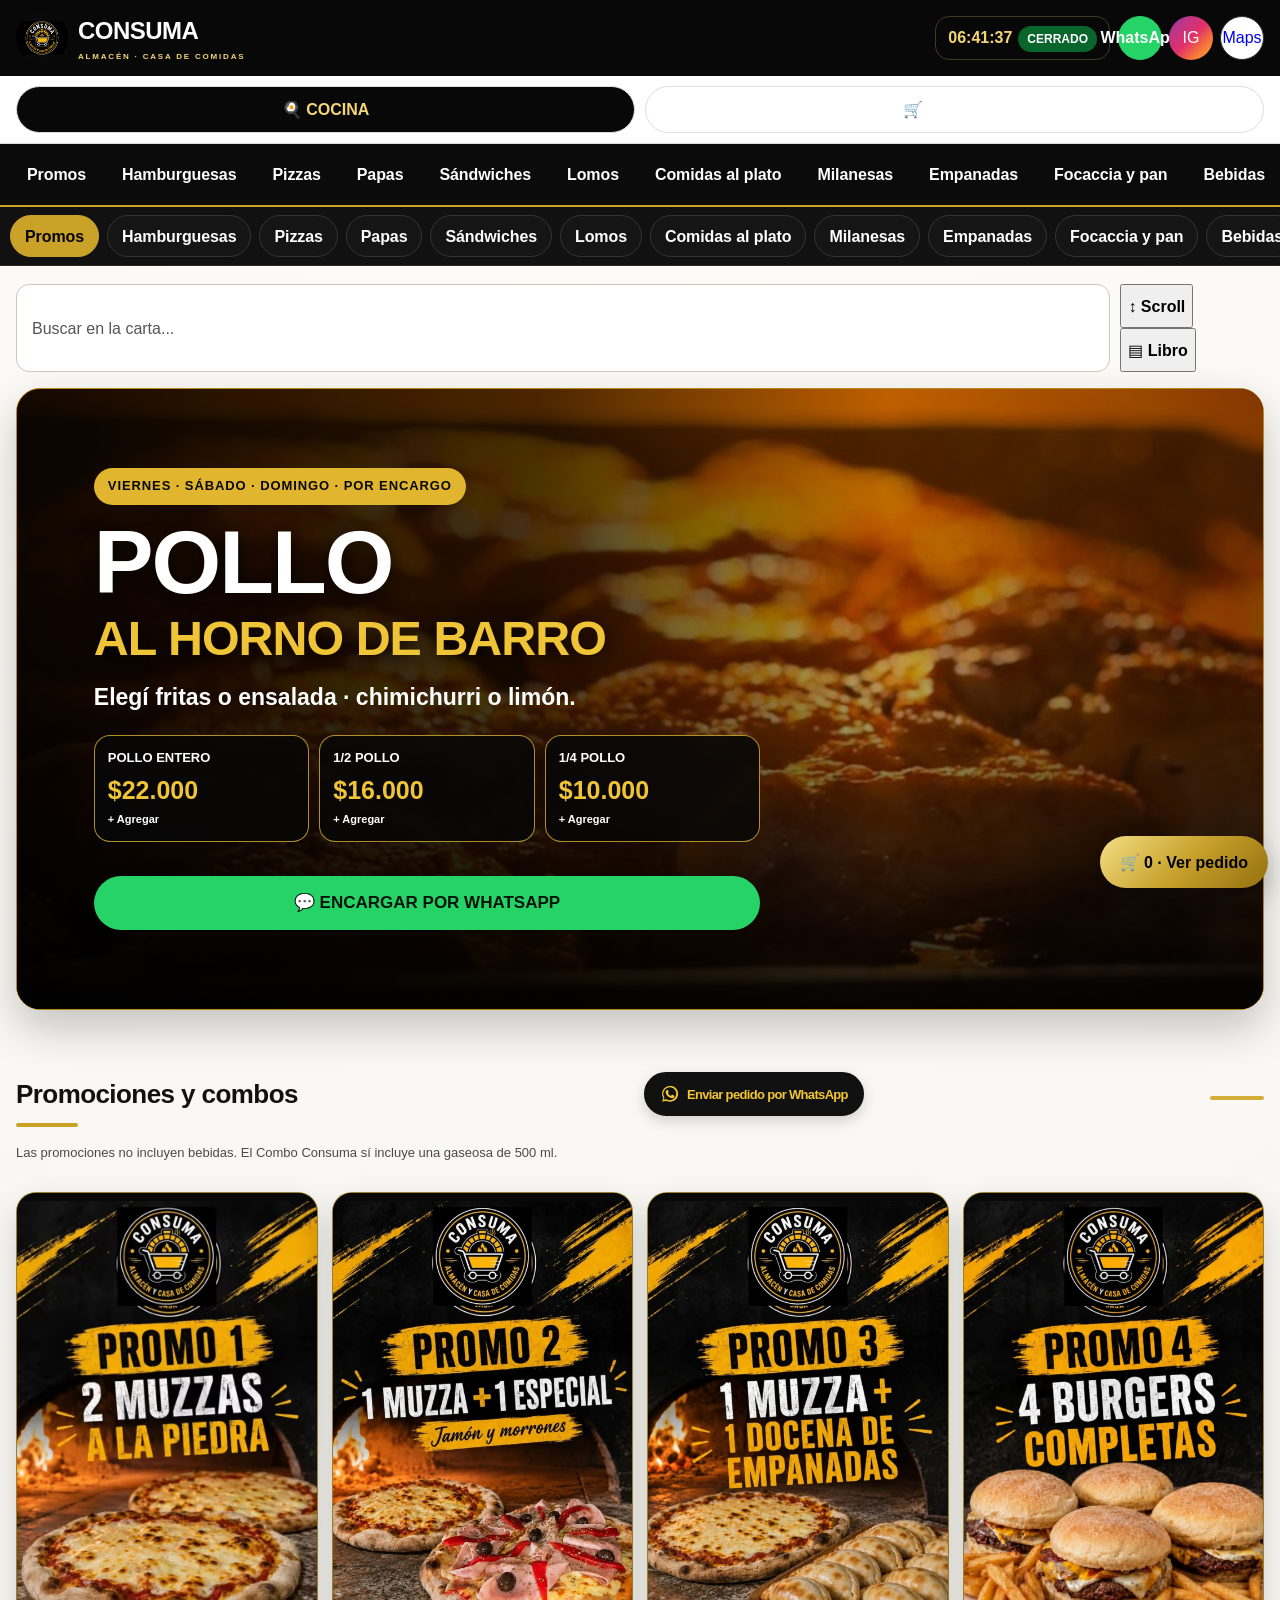
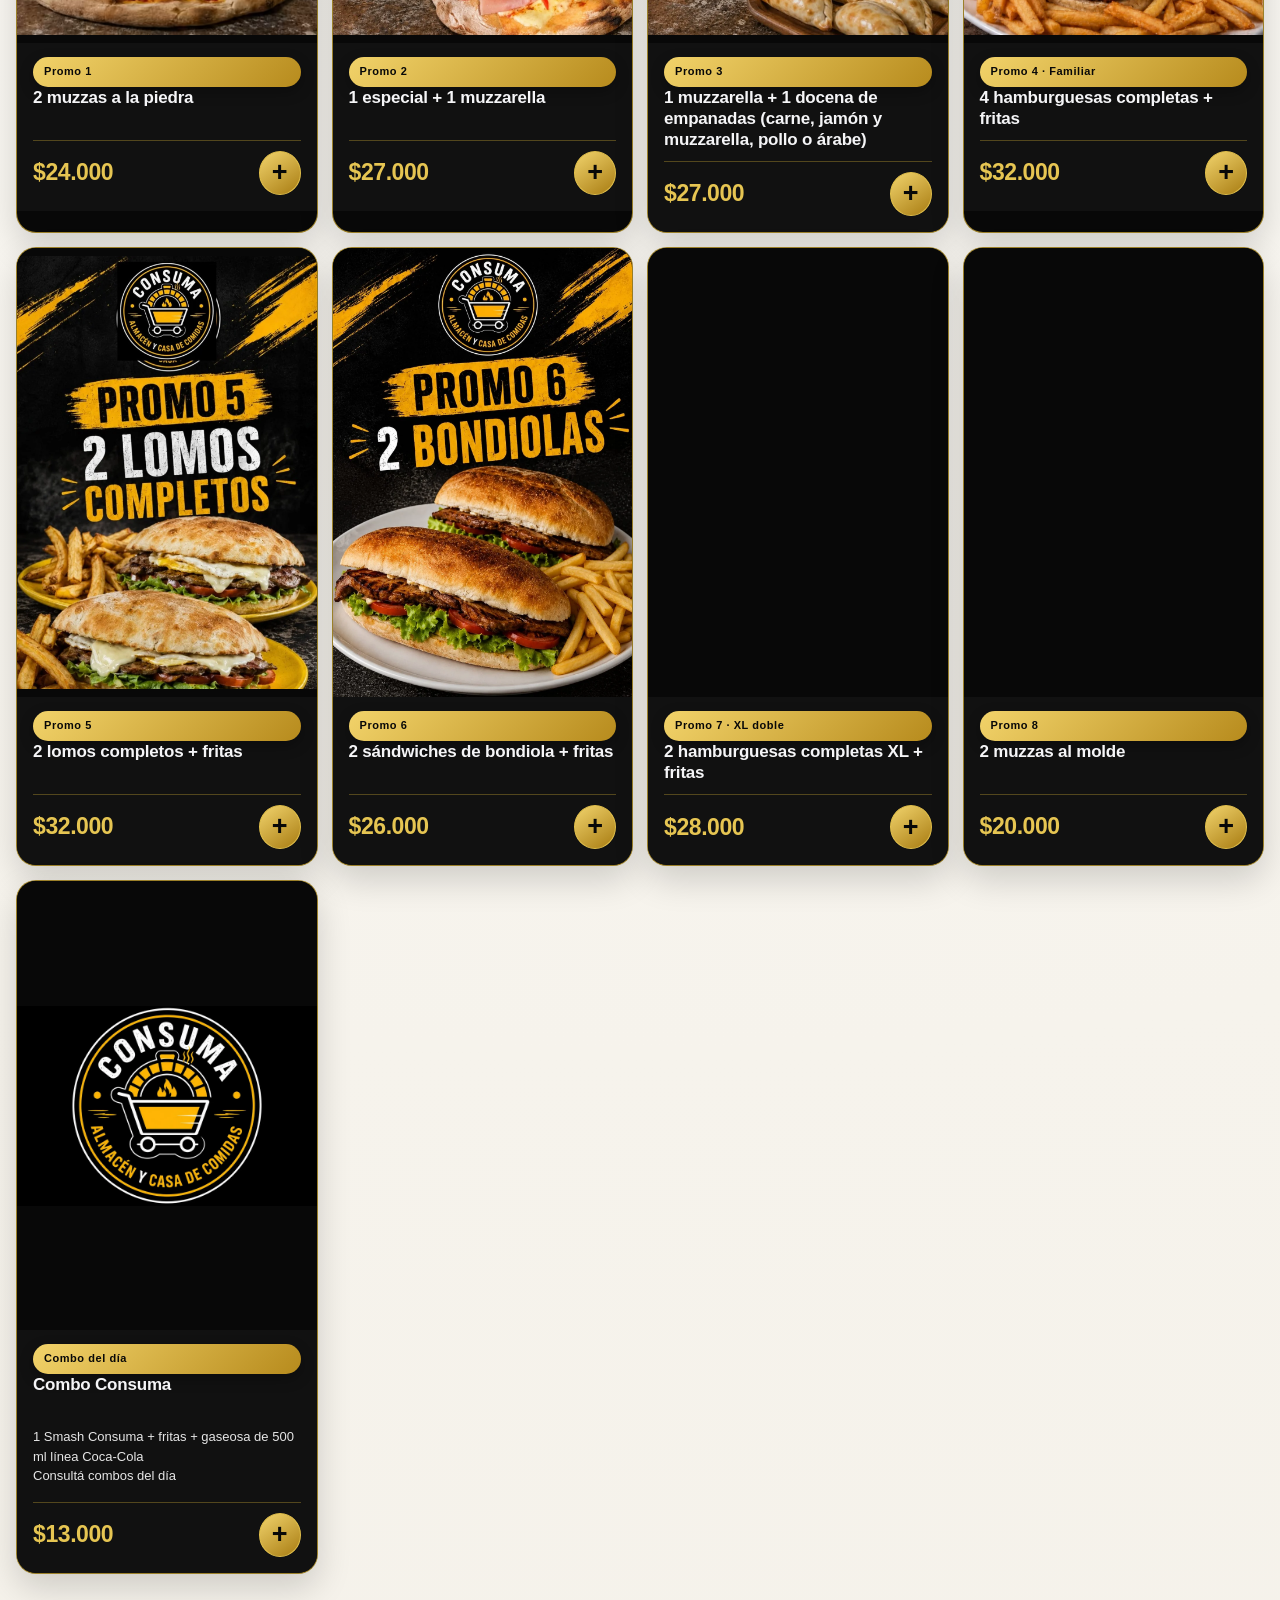
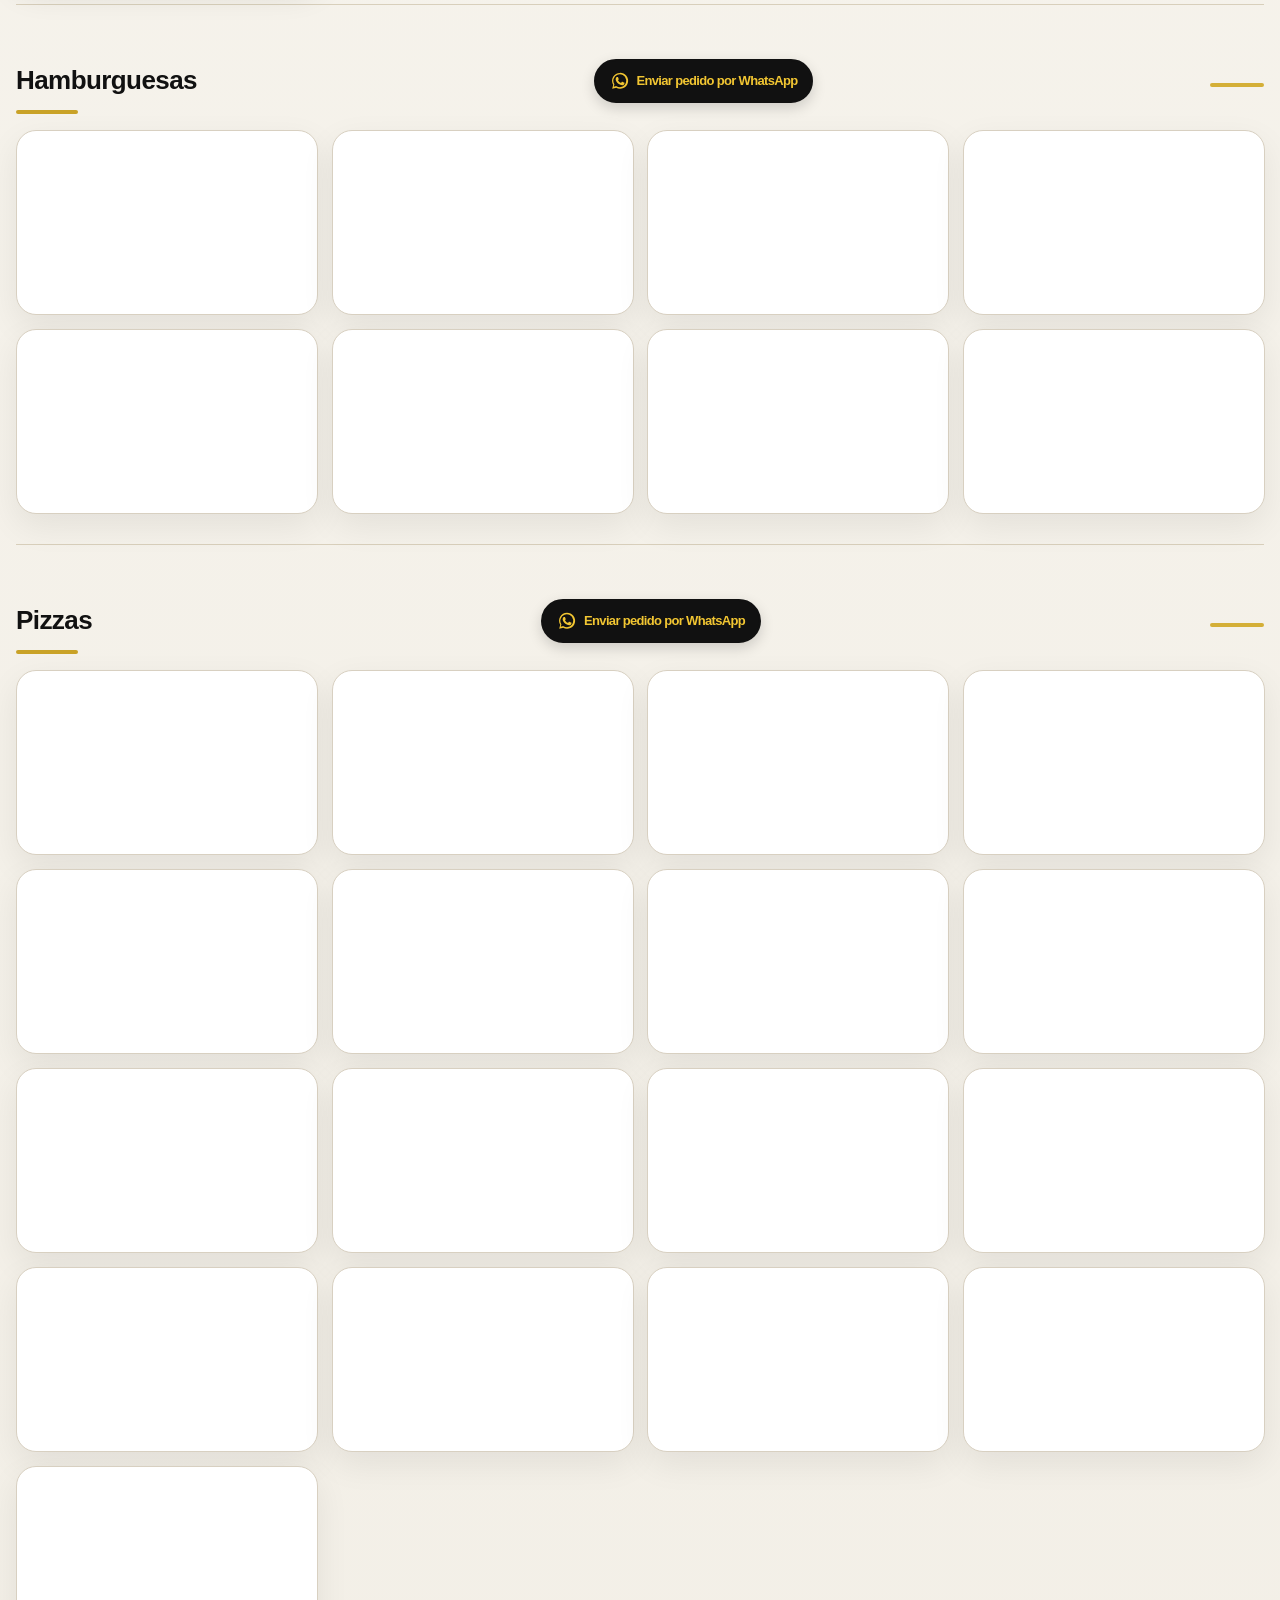
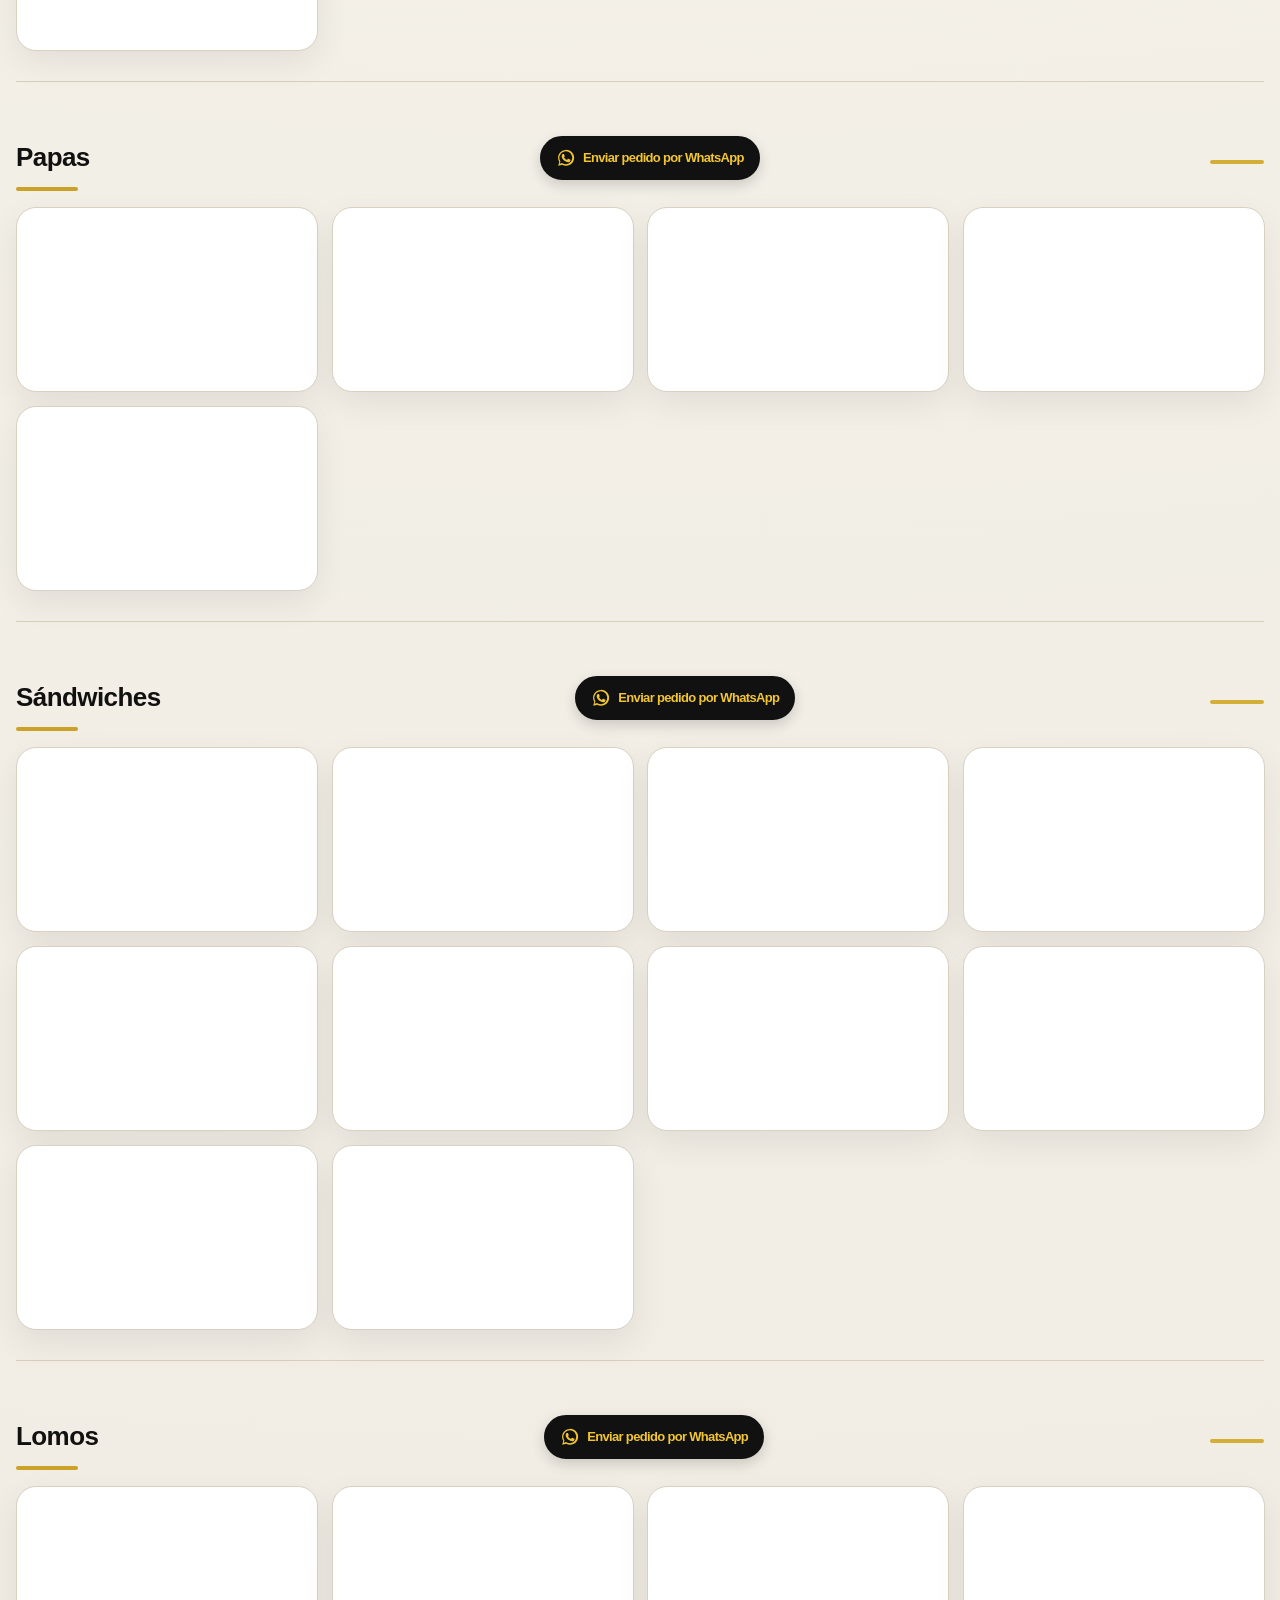
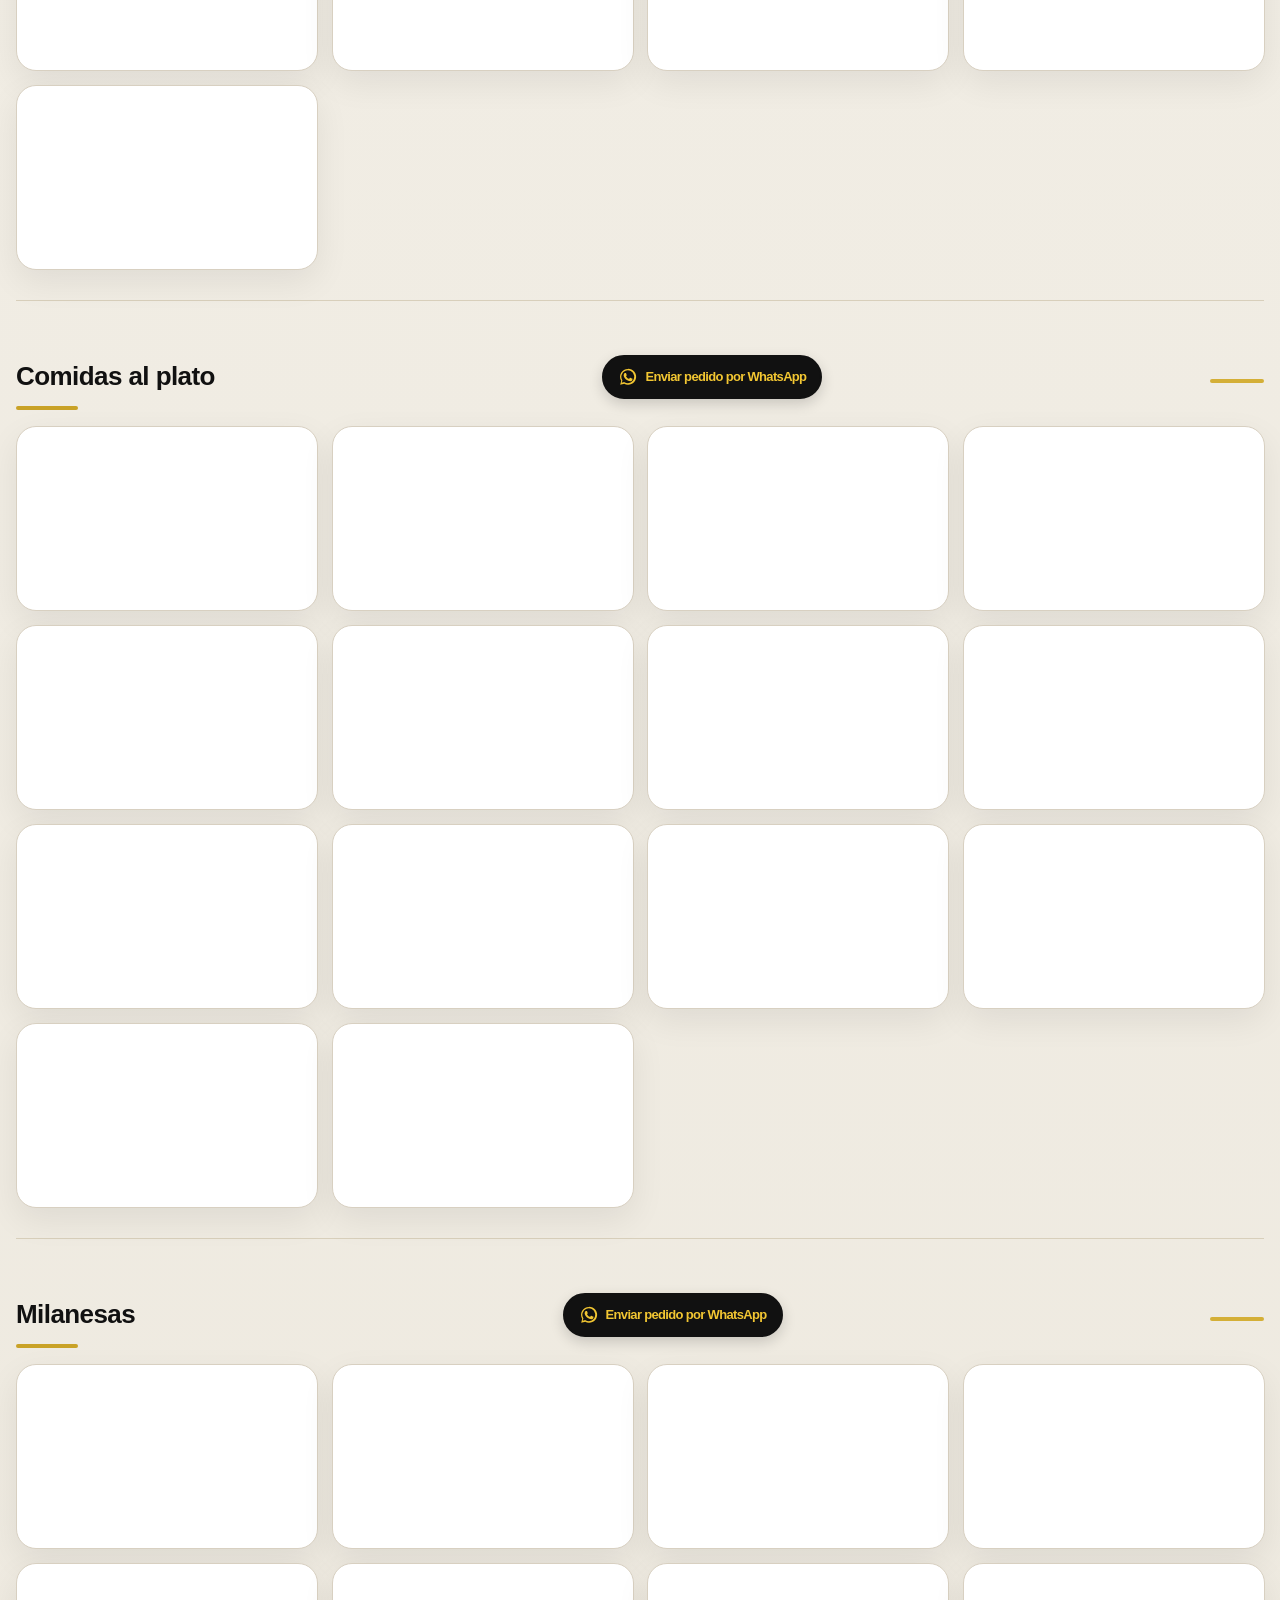
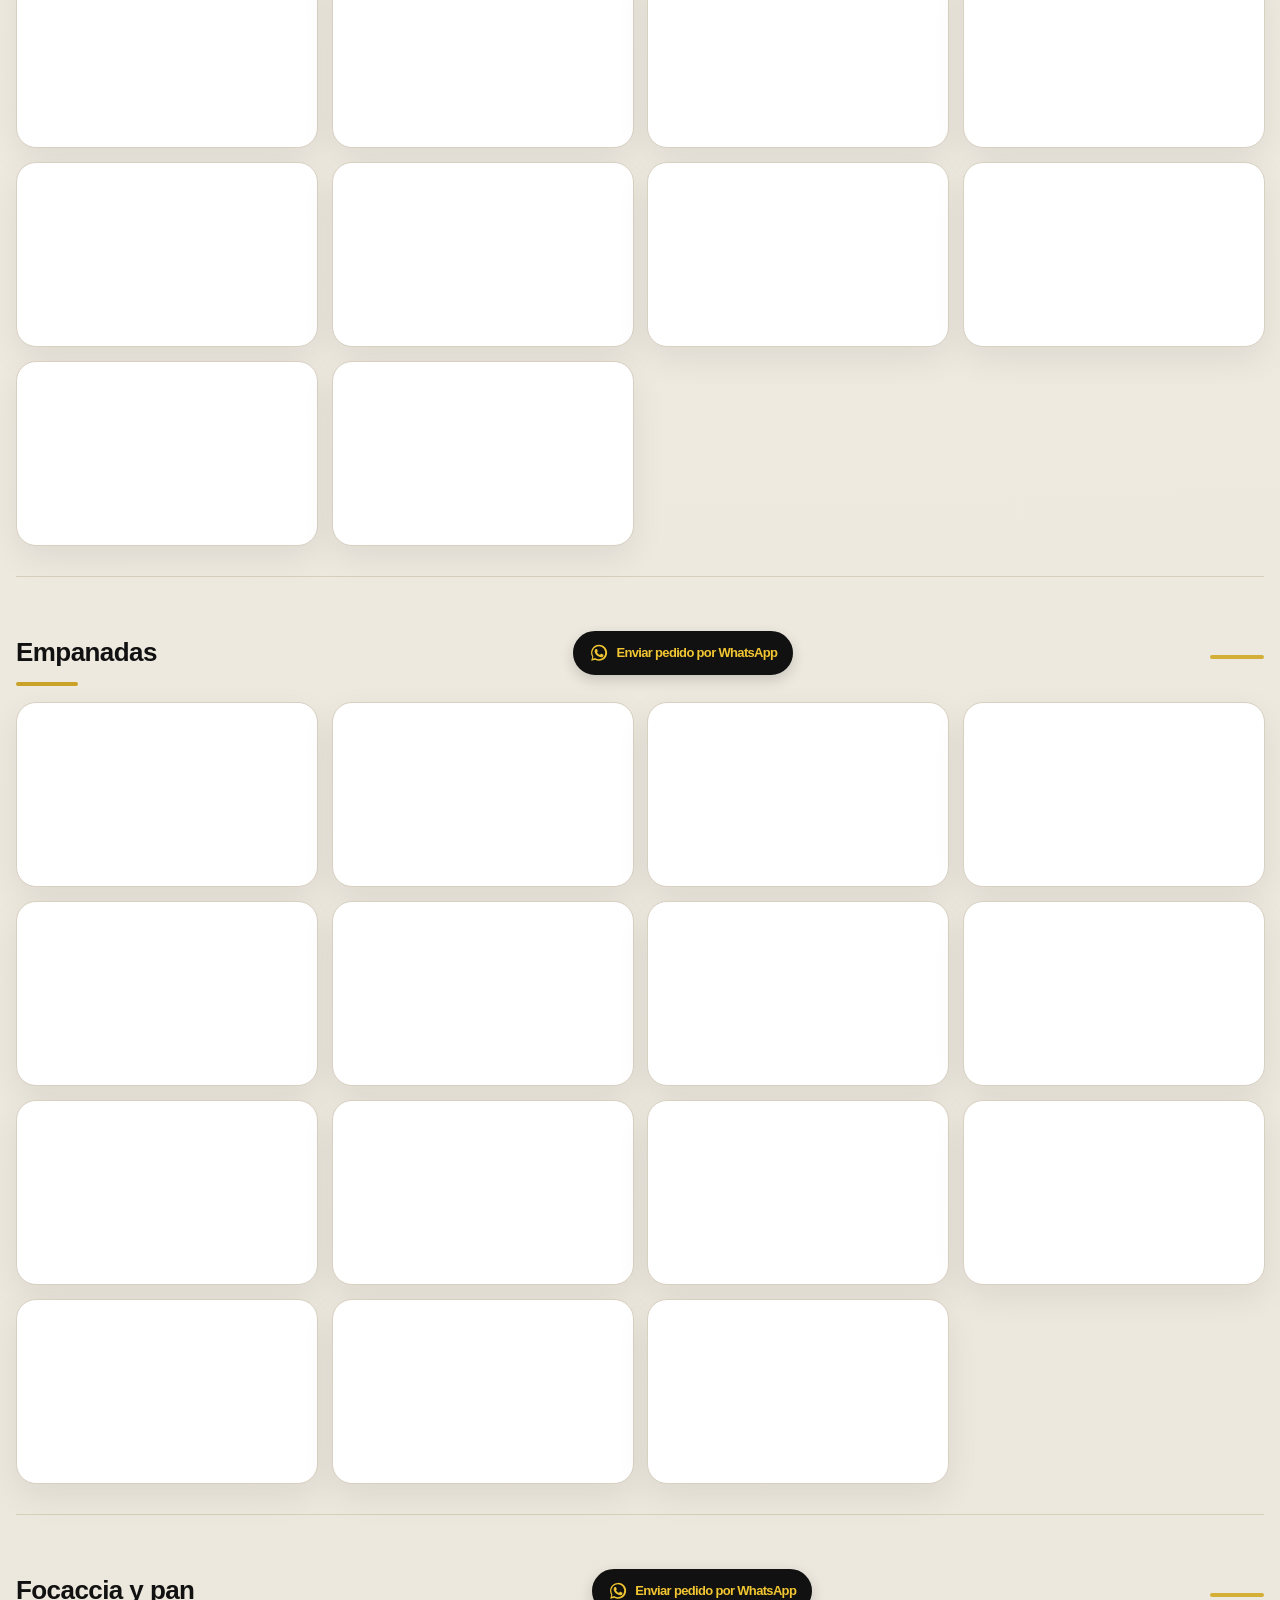
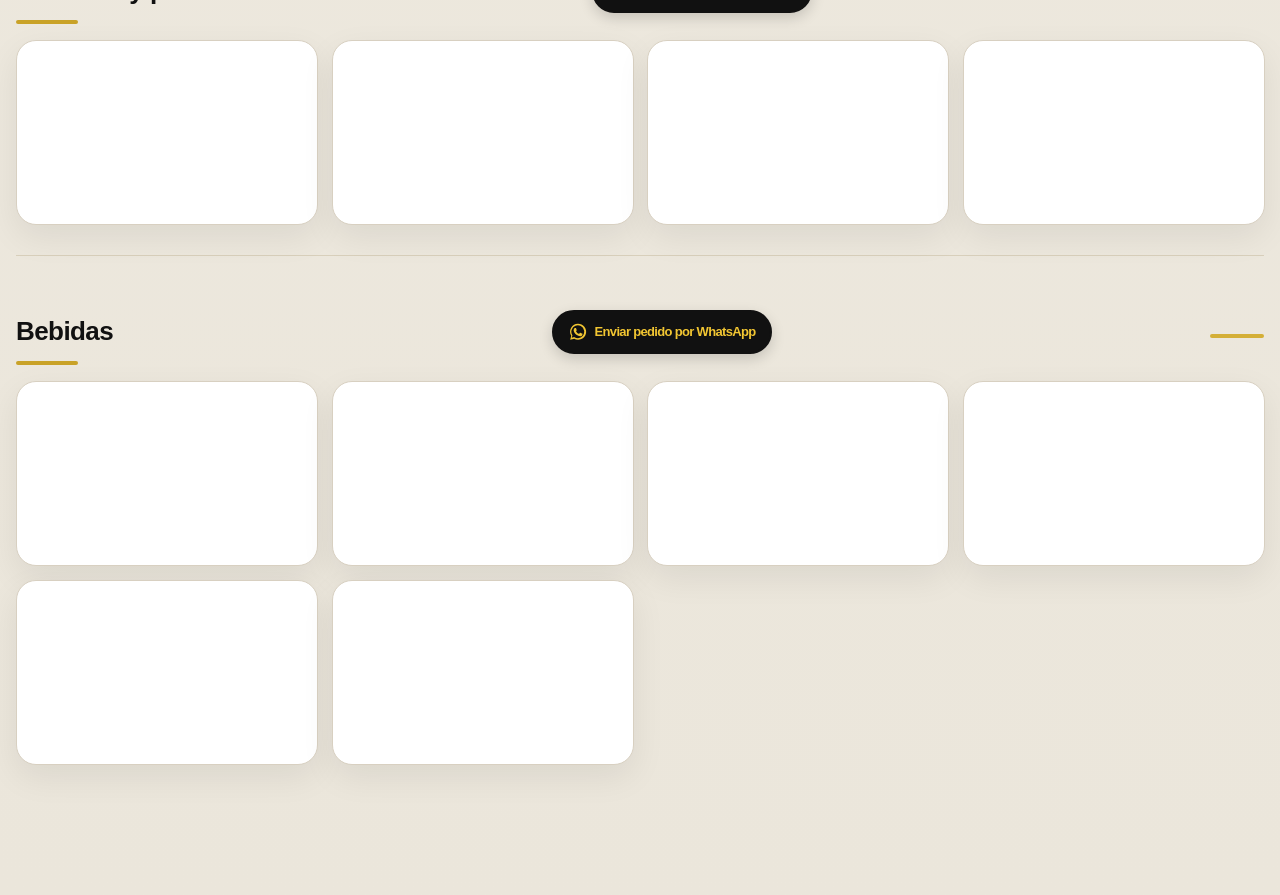
==== commit 58fdd607: "Agregar selector Scroll y Libro a la carta" ====
--- a/index.html
+++ b/index.html
@@ -13,7 +13,7 @@
 <link rel="stylesheet" href="./css/base.css"><link rel="stylesheet" href="./css/checkout.css?v=20260914-pedir-aqui"><link rel="stylesheet" href="./css/responsive.css"><link rel="stylesheet" href="./css/hero-offer.css?v=20260918">
 </head><body>
 <header><div class="top"><div class="brandWrap"><img class="brandLogo" src="./assets/generated/d6634bc2acb4185f.webp" alt="Logo original Consuma"><div class="brand">CONSUMA<small>ALMACÉN · CASA DE COMIDAS</small></div></div><div class="clock"><span id="time"></span><span class="status" id="status" aria-live="polite">ABIERTO</span></div><div class="socialTop"><button class="socialBtn waIcon" onclick="openCart()" aria-label="WhatsApp / finalizar pedido" title="WhatsApp / finalizar pedido">WhatsApp</button><a class="socialBtn igIcon" href="https://www.instagram.com/consuma.ok/" target="_blank" rel="noopener" aria-label="Instagram">IG</a><a class="socialBtn mapsIcon" href="https://www.google.com/maps/search/?api=1&query=Av.+Juan+Gilberto+Funes+945,+San+Luis,+Argentina" target="_blank" rel="noopener" aria-label="Google Maps">Maps</a></div></div><div class="modes"><div><div class="mode active">🍳 COCINA</div><div class="mode">🛒 ALMACÉN</div></div></div><div class="nav"><div class="navin" id="nav"></div></div></header>
-<main><h1 class="sr-only">CONSUMA · Almacén y Casa de Comidas en San Luis</h1><div class="tools"><input id="search" placeholder="Buscar en la carta..." oninput="scheduleRender()" autocomplete="off" enterkeyhint="search" aria-label="Buscar productos"></div>
+<main><h1 class="sr-only">CONSUMA · Almacén y Casa de Comidas en San Luis</h1><div class="tools"><input id="search" placeholder="Buscar en la carta..." oninput="scheduleRender()" autocomplete="off" enterkeyhint="search" aria-label="Buscar productos"><div class="viewMode" role="group" aria-label="Forma de ver la carta"><button id="viewScroll" type="button" class="active" onclick="setViewMode('scroll')" aria-pressed="true">↕ Scroll</button><button id="viewBook" type="button" onclick="setViewMode('book')" aria-pressed="false">▤ Libro</button></div></div>
 <section class="heroOffer" id="pollos-horno" aria-labelledby="polloHeroTitle">
   <div class="heroOfferMedia">
     <video class="heroOfferVideo" autoplay muted loop playsinline preload="metadata" poster="./assets/pollo-horno-consuma.jpg" aria-label="Pollos de Consuma asándose al horno de barro">
@@ -36,4 +36,4 @@
 <button class="cart" aria-label="Ver pedido" onclick="openCart()">🛒 <span id="count" aria-live="polite">0</span> · Ver pedido</button>
 <div class="modal" id="modifierModal"><div class="sheet modifierSheet"><button class="xclose" onclick="closeModifier()">×</button><h2 id="modTitle">Personalizá tu pedido</h2><p class="modHint">Elegí aderezos, extras, potenciadores o bebidas</p><div id="sauceGrid" class="sauceGrid"></div><label class="medallonRow" id="medallonRow"><input type="checkbox" id="extraMedallon"> <span>Agregar medallón extra</span><b id="medallonPrice">+$2.000 / XL +$2.500</b></label><button class="checkout" onclick="confirmModifier()">Agregar al carrito</button></div></div>
 <div class="modal" id="modal" onclick="if(event.target===this)closeCart()"><div class="sheet orderSheet"><div class="cartTitleRow"><h2>Tu pedido</h2><button class="xclose" onclick="closeCart()">×</button></div><div id="cartItems"></div><p class="sauces">Los aderezos, extras y potenciadores elegidos se detallan debajo de cada producto.</p><div class="orderTotal"><span>Subtotal productos</span><b id="orderSubtotal">$0</b></div><div class="orderForm"><div class="formLabel">¿CÓMO LO RECIBÍS?</div><div class="deliveryToggle"><button id="btnDelivery" class="active" type="button" onclick="setDeliveryMode('delivery')">🛵 Delivery</button><button id="btnPickup" type="button" onclick="setDeliveryMode('pickup')">🏪 Retiro</button></div><div class="form2"><label><span>NOMBRE *</span><input id="customerName" placeholder="Tu nombre" autocomplete="name"></label><label><span>TELÉFONO *</span><input id="customerPhone" placeholder="2664 123456" inputmode="tel" autocomplete="tel"></label></div><div id="deliveryFields" class="deliveryFields"><label><span>DIRECCIÓN *</span><input id="customerAddress" placeholder="Calle y número" autocomplete="street-address"></label><div class="form2"><label><span>BARRIO / ZONA</span><input id="customerBarrio" placeholder="Barrio"></label><label><span>REFERENCIA / ENTRE CALLES</span><input id="customerRef" placeholder="Referencia"></label></div><div class="formLabel">ZONA DE ENVÍO *</div><div class="zoneGrid"><button class="zoneBtn active" type="button" onclick="selectZone(this,'Dentro de las 4 avenidas',1500)"><b>4 Avenidas</b><small>$1.500</small></button><button class="zoneBtn" type="button" onclick="selectZone(this,'Pasando las 4 avenidas',2000)"><b>Pasando 4 Avenidas</b><small>$2.000</small></button><button class="zoneBtn" type="button" onclick="selectZone(this,'Zona Sur / 500 Viviendas',2500)"><b>Zona Sur / 500 Viviendas</b><small>$2.500</small></button><button class="zoneBtn" type="button" onclick="selectZone(this,'1.ª a 3.ª rotonda',null)"><b>1.ª a 3.ª rotonda</b><small>Consultar</small></button><button class="zoneBtn" type="button" onclick="selectZone(this,'Serranía Puntana',null)"><b>Serranía Puntana</b><small>Consultar</small></button><button class="zoneBtn" type="button" onclick="selectZone(this,'Juana Koslay',null)"><b>Juana Koslay</b><small>Consultar</small></button></div><button type="button" class="gpsBtn" onclick="shareGPS()">📍 Compartir mi ubicación</button><div id="gpsStatus" class="gpsStatus">Ubicación todavía no compartida.</div><div class="shippingLine"><span>Envío</span><b id="shippingText">$1.500</b></div></div><div class="form2"><label><span>FORMA DE PAGO *</span><select id="payment" onchange="toggleChange()"><option value="">Elegir</option><option>Efectivo</option><option>Transferencia</option></select></label><label id="changeField" class="hidden"><span>¿CON CUÁNTO PAGÁS?</span><input id="changeFor" inputmode="numeric" placeholder="Ej. 30000"></label></div><label><span>ACLARACIONES</span><textarea id="orderNote" maxlength="400" placeholder="Ej.: sin cebolla, tocar timbre..."></textarea></label><div class="orderTotal grand"><span>Total estimado</span><b id="grandTotal">$0</b></div><div class="note">Las zonas “Consultar” no suman costo automático. Se confirma por WhatsApp.</div><div id="formError" class="formError"></div><button class="checkout" onclick="sendWA()">Enviar pedido por WhatsApp</button></div></div></div>
-<script src="./js/app.js?v=20260915-pollos" defer></script></body></html>+<script src="./js/app.js?v=20260929-viewmode" defer></script></body></html>
--- a/css/base.css
+++ b/css/base.css
@@ -40,3 +40,18 @@
 .heroOfferCTA{display:inline-flex;align-items:center;justify-content:center;margin-top:16px;padding:14px 20px;border-radius:999px;background:#ffc400;color:#080808;text-decoration:none;font-weight:950;box-shadow:0 8px 24px rgba(0,0,0,.3)}
 @media(max-width:760px){.heroOffer{margin:12px 0 26px;border-radius:18px}.heroOfferMedia{min-height:610px}.heroOfferContent{padding:22px 16px}.heroOffer h2{font-size:48px}.heroOfferPrices{grid-template-columns:1fr}.heroOfferPrices button{display:grid;grid-template-columns:1fr auto;align-items:center}.heroOfferPrices button b{grid-column:2;grid-row:1/3}.heroOfferPrices button small{font-size:11px}.heroOfferCTA{width:100%;box-sizing:border-box}.heroOfferBadge{font-size:10px}}
 @media(prefers-reduced-motion:reduce){.heroOfferVideo{display:none}}
+
+/* Hero Offer · Pollos al horno de barro · 2026-09-18 */
+.heroOffer{margin:18px 0 34px;border:2px solid #ffc400;border-radius:24px;overflow:hidden;background:#080808;color:#fff;box-shadow:0 18px 46px rgba(0,0,0,.30)}
+.heroOfferMedia{position:relative;min-height:600px;background:#000;overflow:hidden}
+.heroOfferVideo{position:absolute;inset:0;width:100%;height:100%;object-fit:cover;display:block}
+.heroOfferShade{position:absolute;inset:0;background:linear-gradient(90deg,rgba(0,0,0,.90) 0%,rgba(0,0,0,.70) 45%,rgba(0,0,0,.30) 100%)}
+.heroOfferContent{position:relative;z-index:2;display:flex;min-height:600px;max-width:720px;flex-direction:column;justify-content:center;align-items:flex-start;padding:42px}
+.heroOfferBadge{display:inline-block;padding:8px 13px;border-radius:999px;background:#ffc400;color:#080808;font-weight:950;font-size:12px;letter-spacing:.45px}
+.heroOffer h2{margin:16px 0 8px;font-size:clamp(42px,7vw,76px);line-height:.94;letter-spacing:-1px;color:#fff}.heroOffer h2 strong{display:block;color:#ffc400}
+.heroOfferLead{margin:4px 0 20px;font-size:18px;font-weight:800;color:#fff}
+.heroOfferPrices{display:grid;grid-template-columns:repeat(3,1fr);gap:10px;width:100%;margin:0 0 16px}
+.heroOfferPrices button{background:rgba(8,8,8,.88);border:1px solid rgba(255,196,0,.55);border-radius:16px;padding:14px 12px;color:#fff;text-align:left;cursor:pointer;backdrop-filter:blur(5px)}
+.heroOfferPrices span,.heroOfferPrices b,.heroOfferPrices small{display:block}.heroOfferPrices span{font-weight:800}.heroOfferPrices b{margin:4px 0;color:#ffc400;font-size:24px}.heroOfferPrices small{font-weight:900;color:#fff}
+.heroOfferCTA{display:inline-flex;align-items:center;justify-content:center;width:100%;box-sizing:border-box;background:#ffc400;color:#080808;text-decoration:none;border-radius:999px;padding:16px 22px;font-size:17px;font-weight:950;box-shadow:0 8px 24px rgba(255,196,0,.24)}
+@media(max-width:760px){.heroOffer{margin-top:14px;border-radius:18px}.heroOfferMedia,.heroOfferContent{min-height:610px}.heroOfferShade{background:linear-gradient(180deg,rgba(0,0,0,.30) 0%,rgba(0,0,0,.82) 48%,rgba(0,0,0,.96) 100%)}.heroOfferContent{justify-content:flex-end;padding:22px 16px}.heroOffer h2{font-size:clamp(38px,13vw,58px)}.heroOfferLead{font-size:15px}.heroOfferPrices{grid-template-columns:1fr}.heroOfferPrices button{display:grid;grid-template-columns:1fr auto;align-items:center;padding:10px 12px}.heroOfferPrices button b{grid-column:2;grid-row:1/3;margin:0;font-size:22px}.heroOfferPrices button small{font-size:11px}.heroOfferCTA{font-size:15px;padding:15px 16px}}
--- a/css/responsive.css
+++ b/css/responsive.css
@@ -596,3 +596,108 @@
     font-size:38px!important;
   }
 }
+
+
+/* COMPATIBILIDAD MÓVIL 2026-09-29
+   iOS Safari + Android/Chrome/WebView: evita solapamientos y mantiene acciones accesibles. */
+html,body{width:100%;max-width:100%;margin:0}
+main{width:100%;max-width:100%;min-width:0}
+.navin,.premiumQuick{
+  display:flex!important;
+  flex-wrap:nowrap!important;
+  max-width:100%!important;
+  overflow-x:auto!important;
+  overflow-y:hidden!important;
+  -webkit-overflow-scrolling:touch!important;
+  scrollbar-width:none;
+}
+.navin::-webkit-scrollbar,.premiumQuick::-webkit-scrollbar{display:none}
+.navin button,.premiumQuick button{flex:0 0 auto!important;white-space:nowrap!important}
+.sectionTitle{
+  display:flex!important;
+  align-items:center!important;
+  justify-content:space-between!important;
+  gap:12px!important;
+  flex-wrap:wrap!important;
+  min-width:0!important;
+}
+.sectionTitle h2{min-width:0!important;overflow-wrap:anywhere!important}
+.quickOrder{max-width:100%!important;min-height:44px!important;white-space:normal!important}
+.product .row,.promo .row{
+  display:flex!important;
+  align-items:center!important;
+  gap:8px!important;
+  min-width:0!important;
+}
+.product .price,.promo .price{flex:0 1 auto!important;min-width:0!important}
+.add{flex:0 0 auto!important}
+.modal{padding:max(10px,env(safe-area-inset-top)) max(10px,env(safe-area-inset-right)) max(10px,env(safe-area-inset-bottom)) max(10px,env(safe-area-inset-left))!important}
+.sheet{
+  width:min(680px,100%)!important;
+  max-width:100%!important;
+  max-height:calc(100dvh - 20px)!important;
+  overflow-y:auto!important;
+  -webkit-overflow-scrolling:touch!important;
+  overscroll-behavior:contain!important;
+  padding-bottom:max(20px,env(safe-area-inset-bottom))!important;
+}
+.sauceGrid,.zoneGrid,.form2{min-width:0!important}
+.sauceOpt,.zoneBtn,label,input,select,textarea{min-width:0!important;max-width:100%!important}
+.sauceOpt{overflow-wrap:anywhere!important}
+.checkout{
+  position:sticky!important;
+  bottom:0!important;
+  z-index:5!important;
+  width:100%!important;
+  min-height:52px!important;
+  margin-top:12px!important;
+}
+.cart{
+  max-width:calc(100vw - 24px - env(safe-area-inset-left) - env(safe-area-inset-right))!important;
+  right:max(12px,env(safe-area-inset-right))!important;
+  bottom:max(12px,env(safe-area-inset-bottom))!important;
+  white-space:nowrap!important;
+}
+@supports not (height:100dvh){
+  #modifierModal,.modal{height:100vh!important}
+  #modifierModal .sheet,.sheet{max-height:calc(100vh - 20px)!important}
+}
+@media(max-width:700px){
+  main{padding-left:12px!important;padding-right:12px!important}
+  .grid{grid-template-columns:repeat(2,minmax(0,1fr))!important}
+  .product{padding:14px!important;min-width:0!important}
+  .product .row{flex-wrap:wrap!important}
+  .product .price{font-size:clamp(18px,5vw,22px)!important}
+  .product .add{margin-left:auto!important}
+  .sectionTitle{align-items:flex-start!important}
+  .sectionTitle .quickOrder{width:100%!important}
+  .sauceGrid,.zoneGrid,.form2{grid-template-columns:1fr 1fr!important}
+  #modal .sheet,#modifierModal .sheet{
+    left:0!important;
+    right:0!important;
+    bottom:0!important;
+    top:auto!important;
+    transform:none!important;
+    width:100%!important;
+    max-width:100%!important;
+    max-height:calc(100dvh - max(8px,env(safe-area-inset-top)))!important;
+    border-radius:20px 20px 0 0!important;
+  }
+}
+@media(max-width:480px){
+  .grid{grid-template-columns:1fr!important}
+  .sauceGrid,.zoneGrid,.form2{grid-template-columns:1fr!important}
+  .product h3{font-size:17px!important;line-height:1.25!important}
+  .product .row{display:grid!important;grid-template-columns:minmax(0,1fr) auto!important}
+  .product .halfBtn{grid-column:1/-1!important;width:100%!important}
+  .product .add{grid-column:2!important;grid-row:1!important}
+  .modal{padding:0!important}
+  .sheet{padding-left:16px!important;padding-right:16px!important}
+}
+@media(max-width:360px){
+  main{padding-left:8px!important;padding-right:8px!important}
+  .brand{font-size:16px!important}
+  .socialBtn{width:34px!important;height:34px!important;min-width:34px!important;min-height:34px!important}
+  .nav button,.premiumQuick button{font-size:12px!important;padding:9px 11px!important}
+  .product{padding:12px!important}
+}
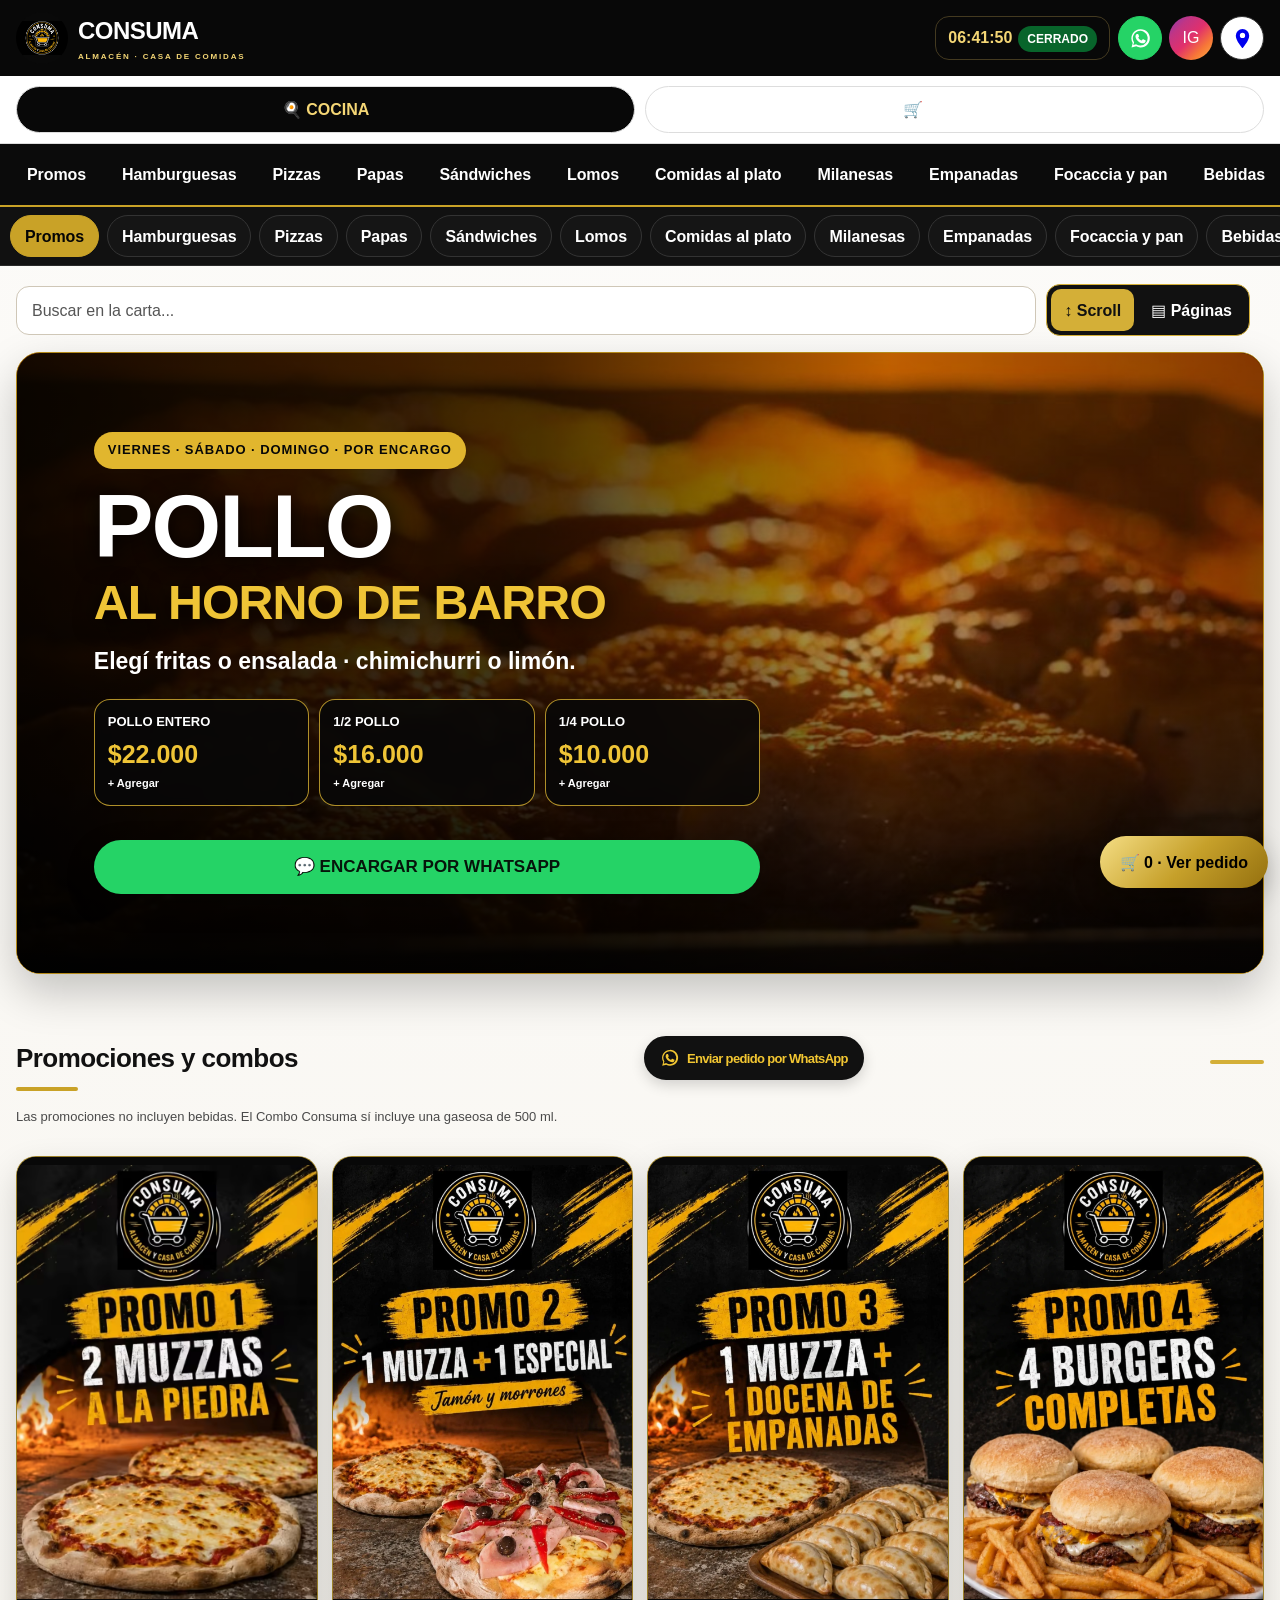
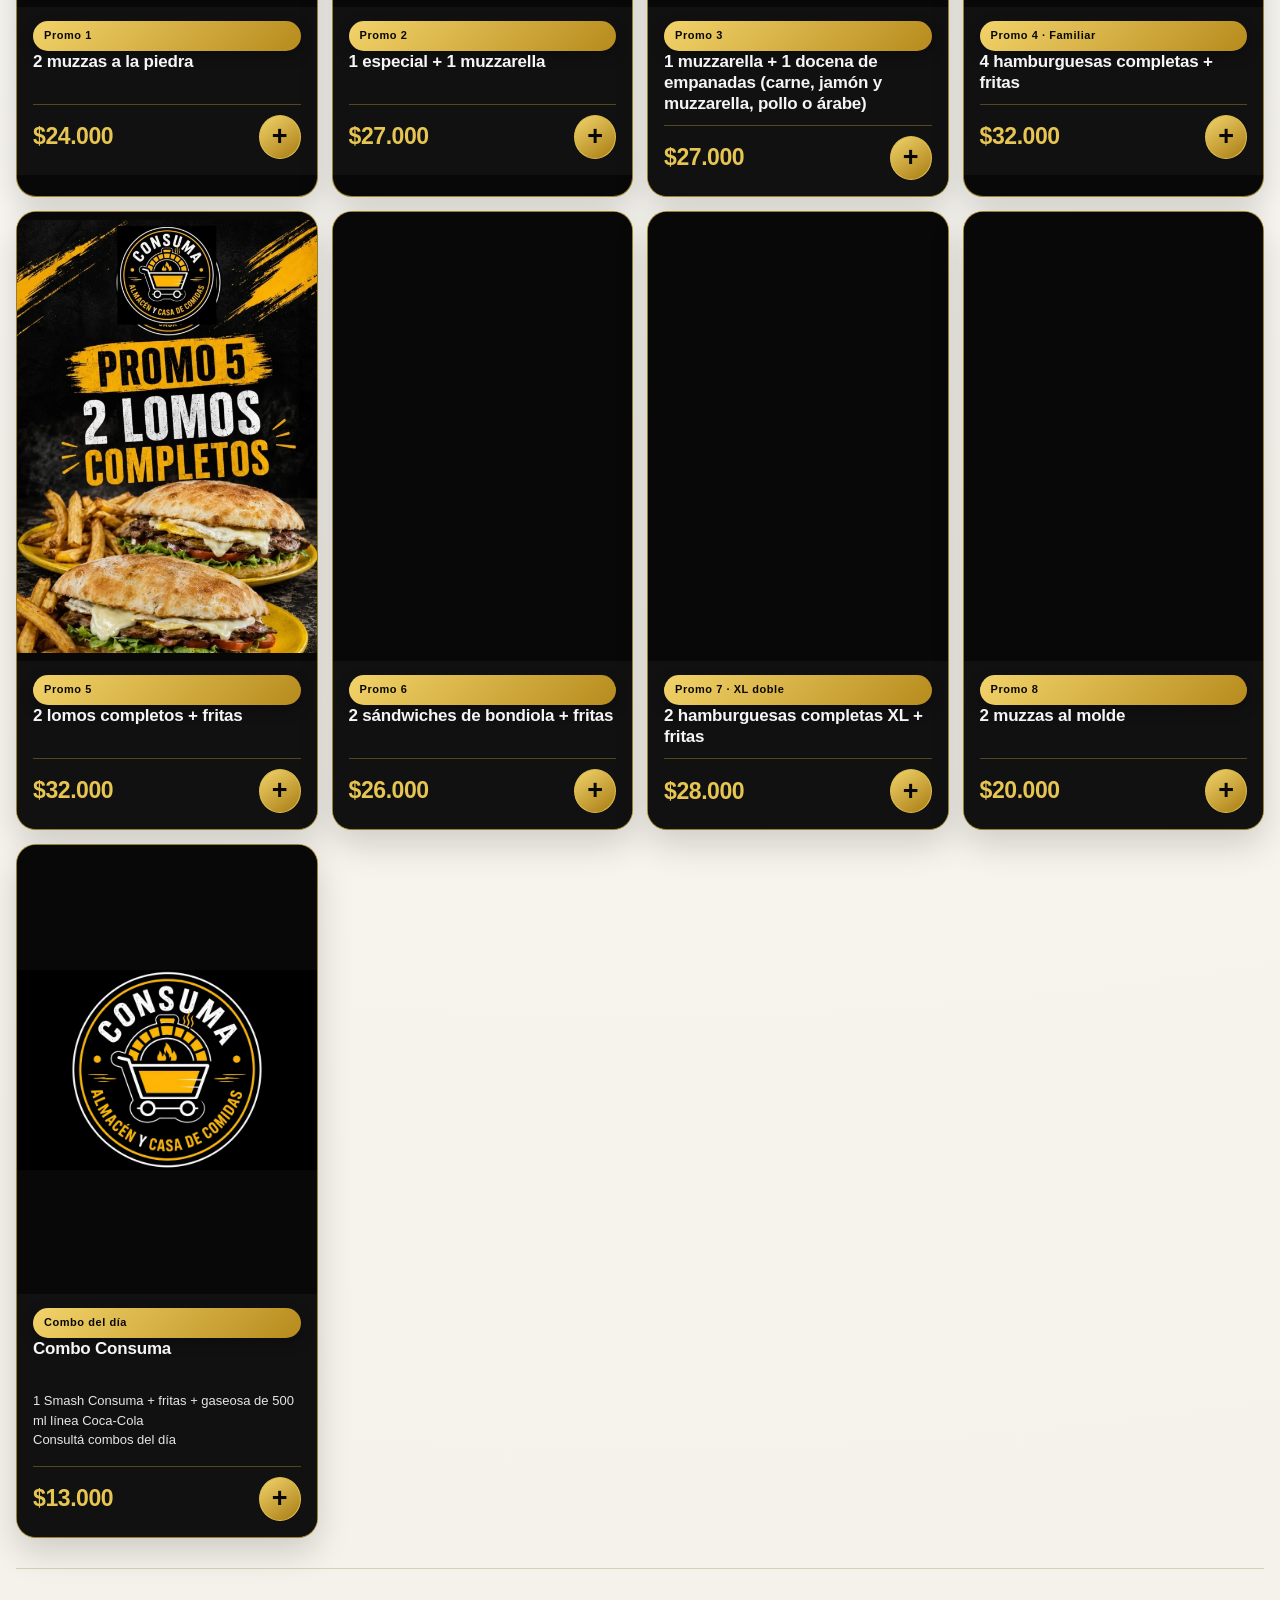
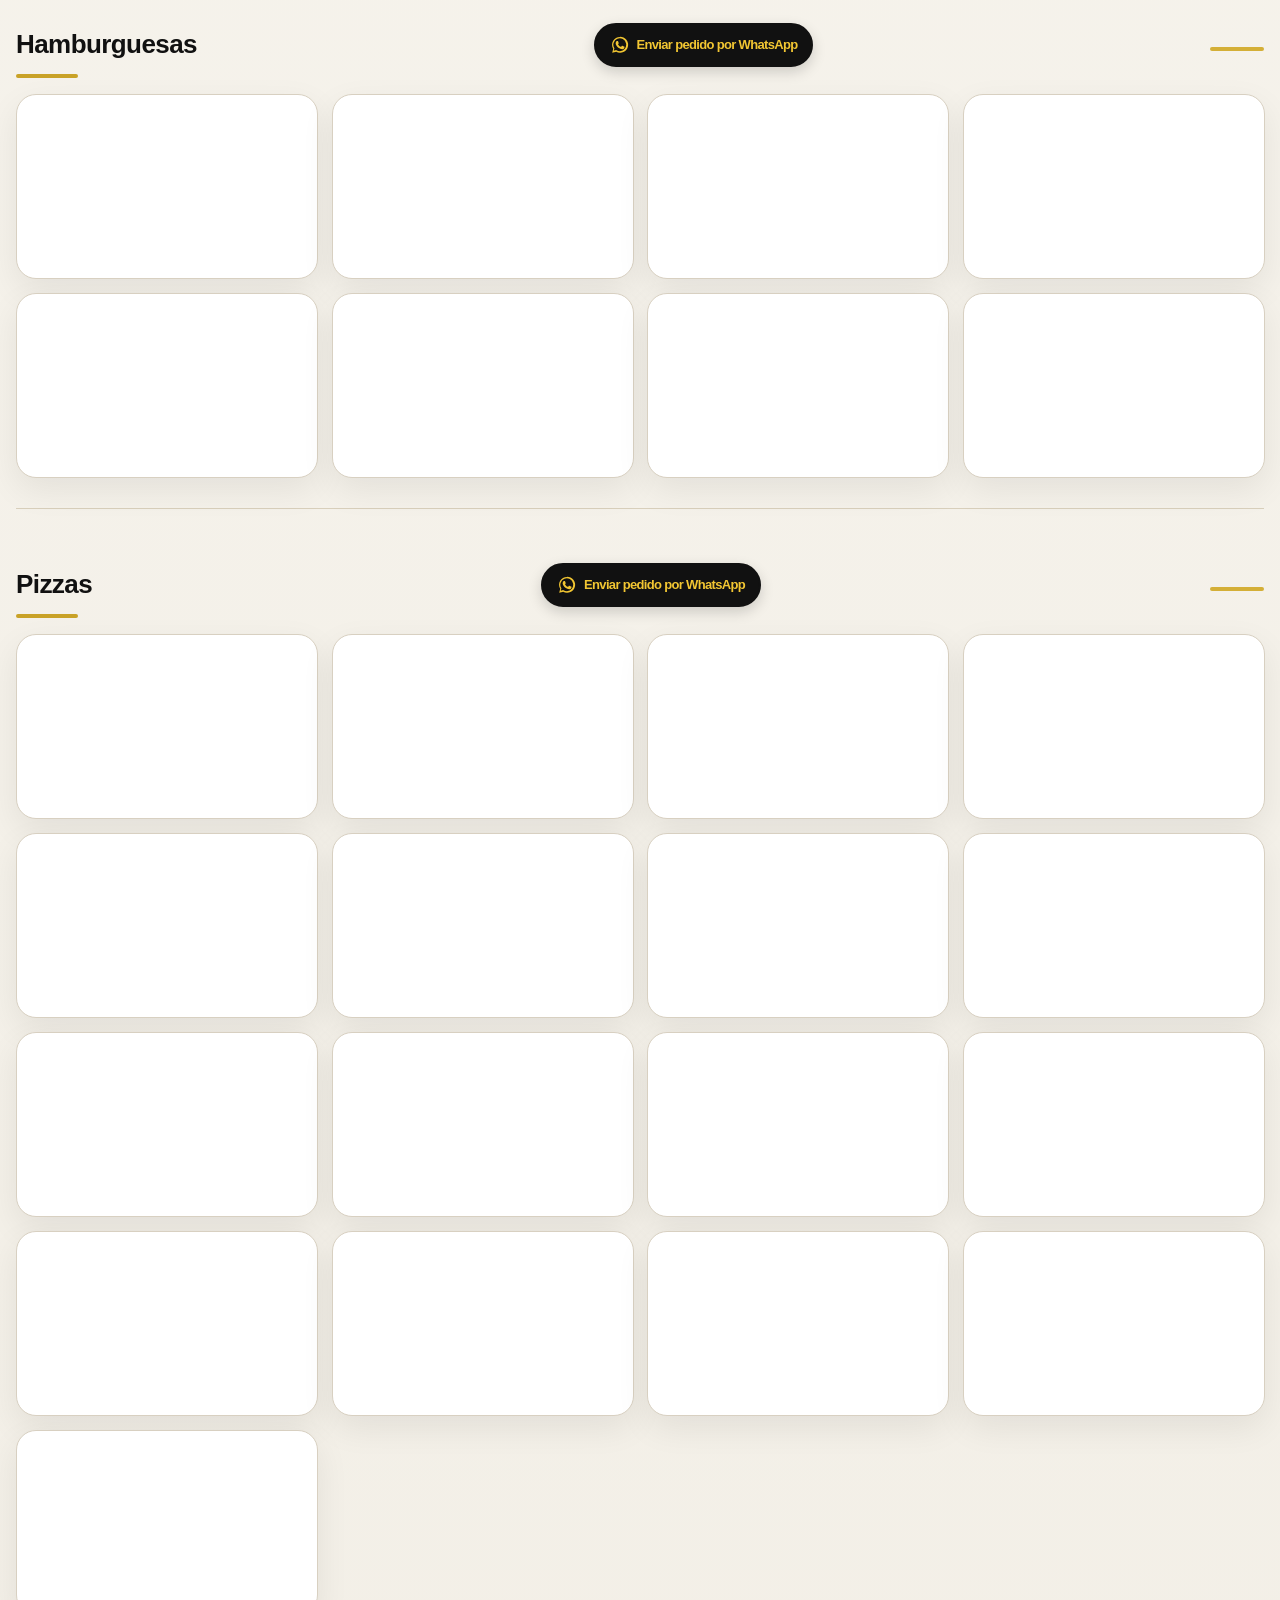
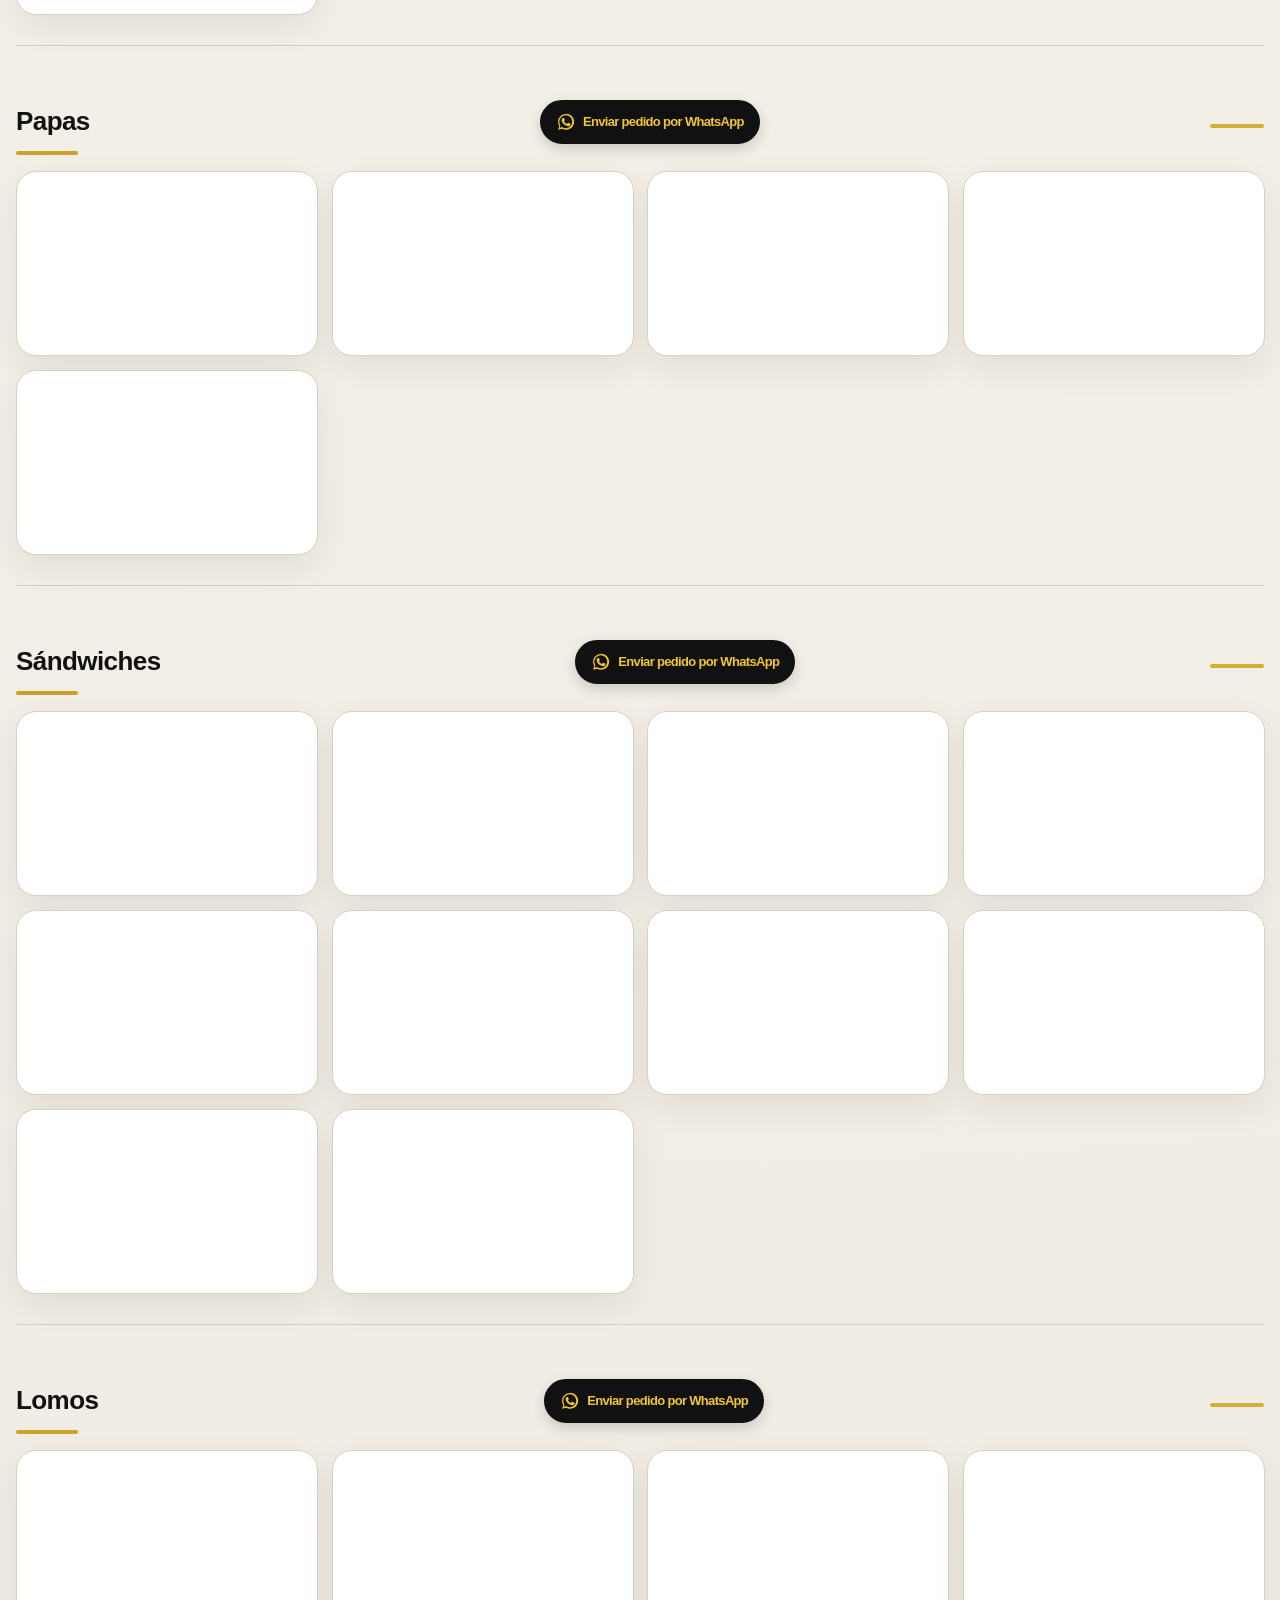
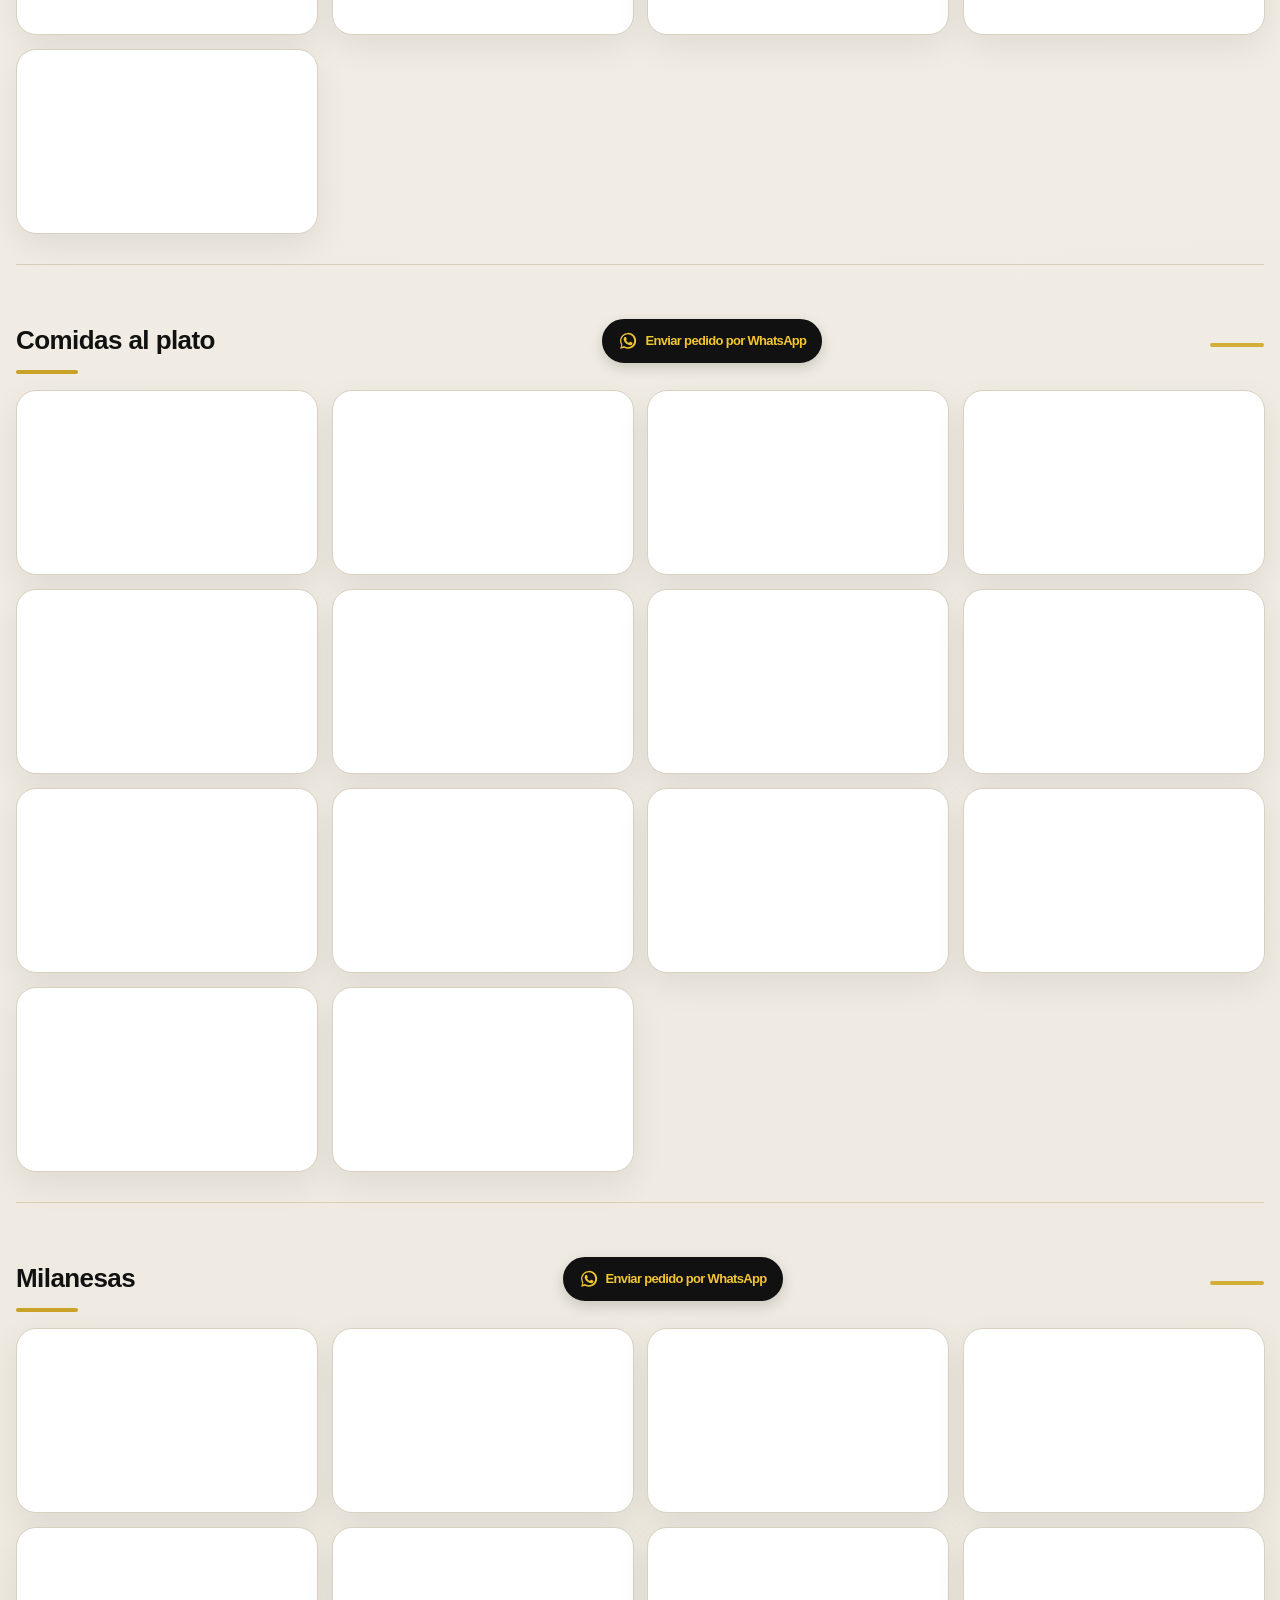
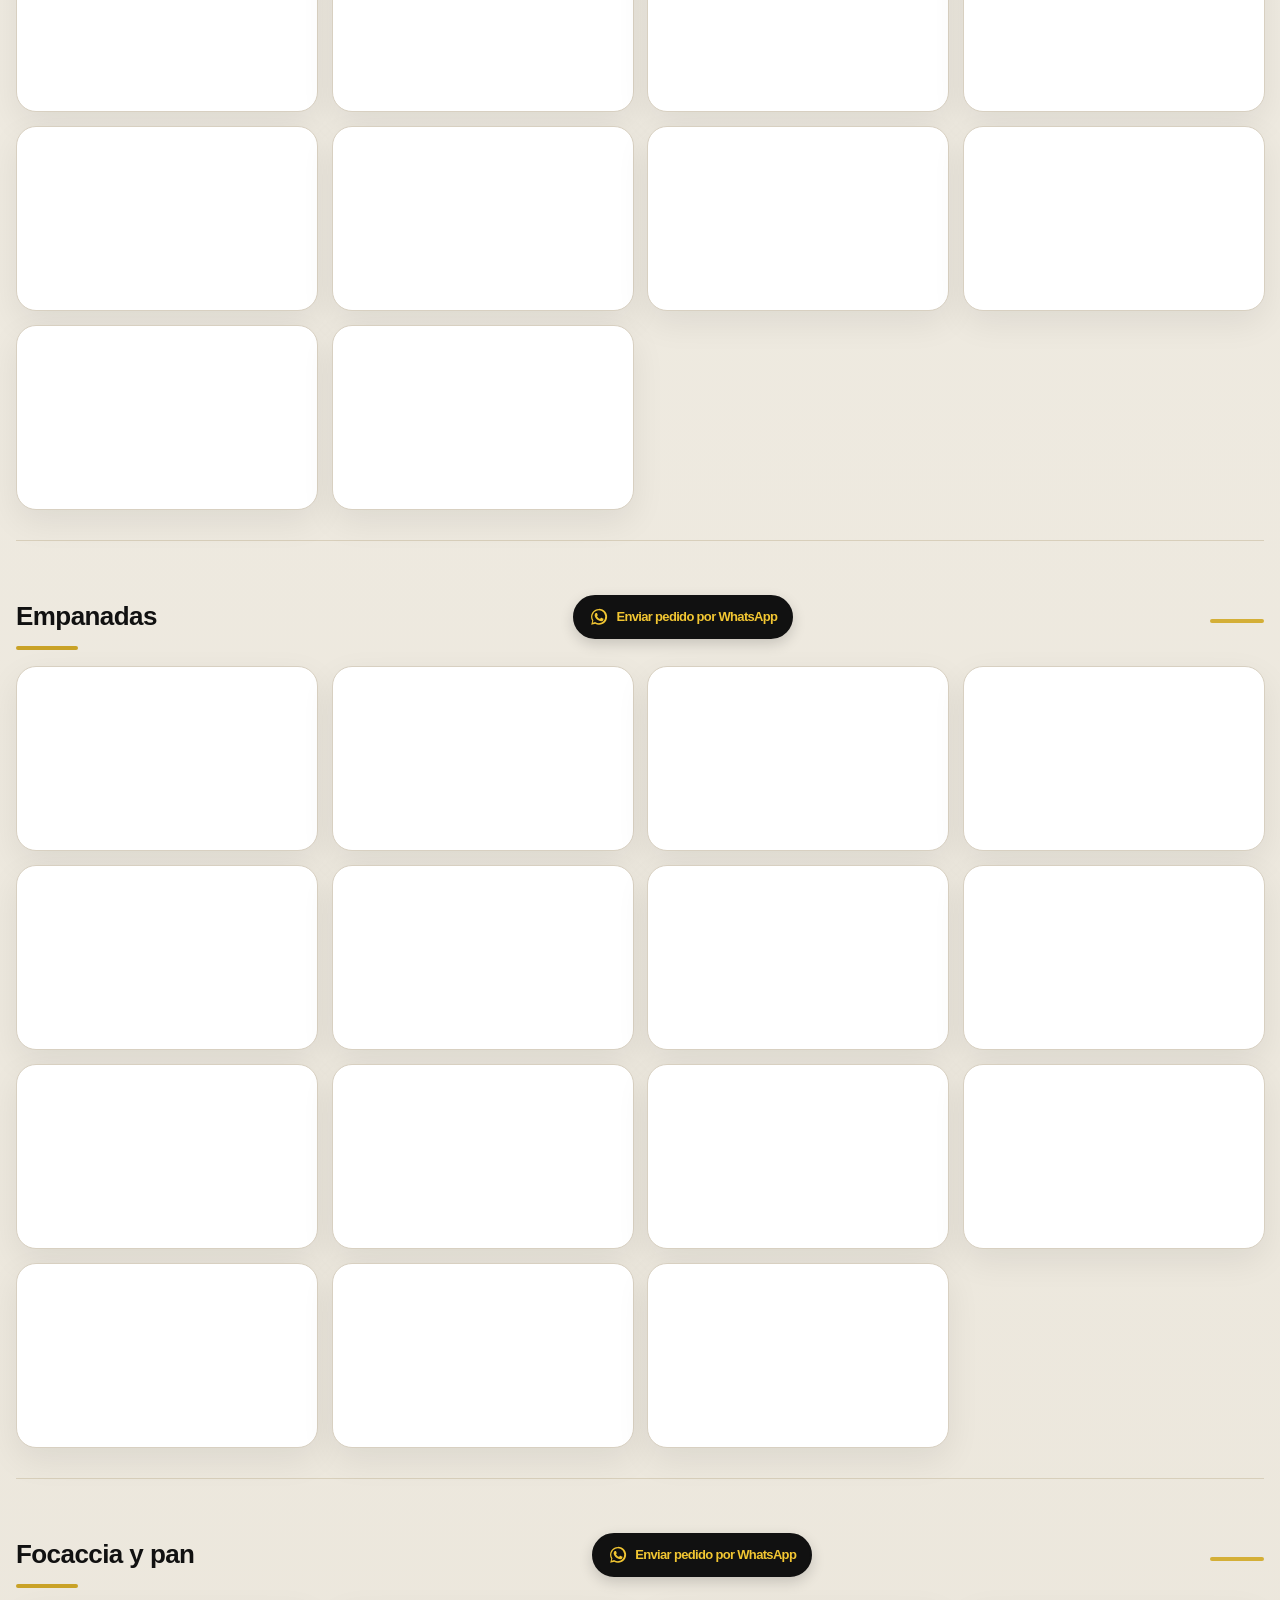
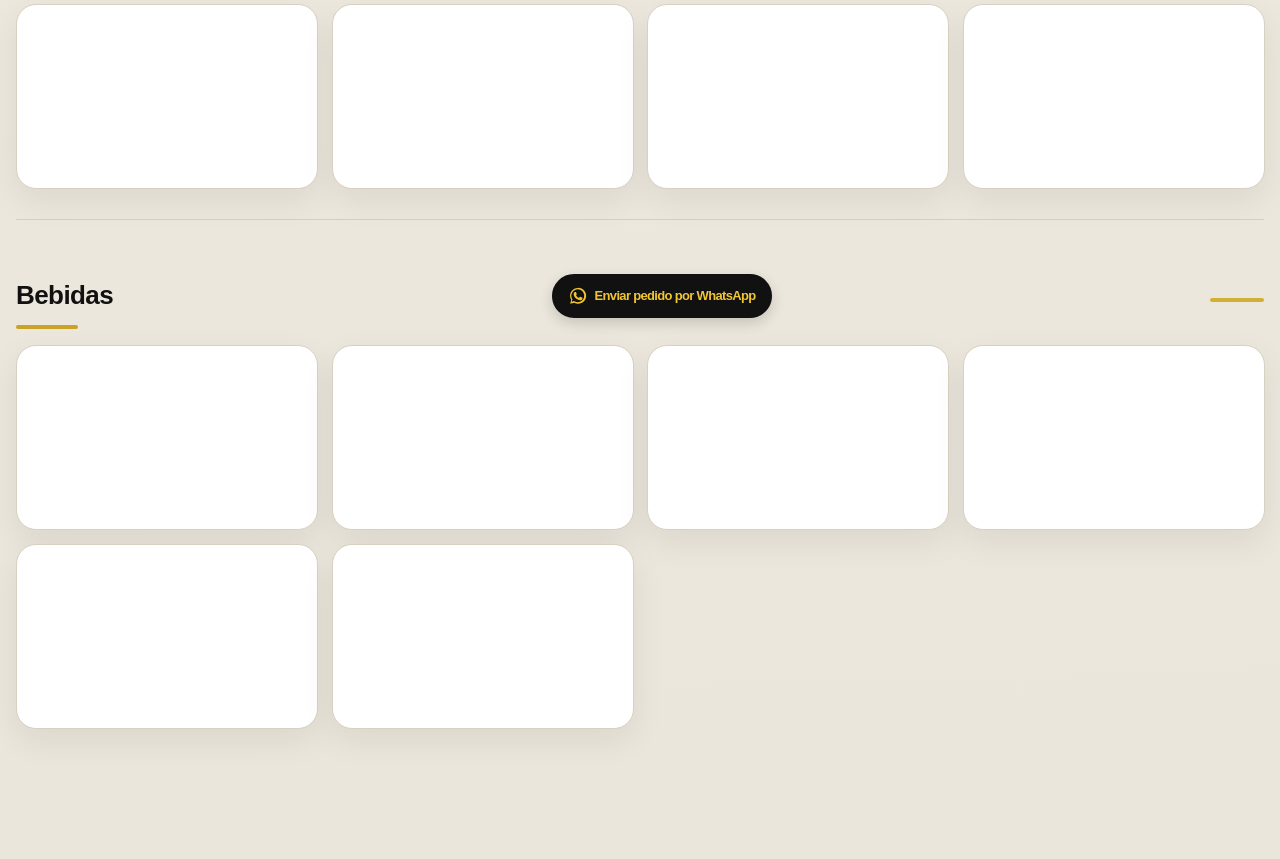
==== commit 2cf4cda4: "Corregir iconos y selector de vista paginada" ====
--- a/index.html
+++ b/index.html
@@ -12,8 +12,12 @@
 <meta name="apple-mobile-web-app-capable" content="yes"><meta name="apple-mobile-web-app-status-bar-style" content="black-translucent"><meta name="format-detection" content="telephone=no">
 <link rel="stylesheet" href="./css/base.css"><link rel="stylesheet" href="./css/checkout.css?v=20260914-pedir-aqui"><link rel="stylesheet" href="./css/responsive.css"><link rel="stylesheet" href="./css/hero-offer.css?v=20260918">
 </head><body>
-<header><div class="top"><div class="brandWrap"><img class="brandLogo" src="./assets/generated/d6634bc2acb4185f.webp" alt="Logo original Consuma"><div class="brand">CONSUMA<small>ALMACÉN · CASA DE COMIDAS</small></div></div><div class="clock"><span id="time"></span><span class="status" id="status" aria-live="polite">ABIERTO</span></div><div class="socialTop"><button class="socialBtn waIcon" onclick="openCart()" aria-label="WhatsApp / finalizar pedido" title="WhatsApp / finalizar pedido">WhatsApp</button><a class="socialBtn igIcon" href="https://www.instagram.com/consuma.ok/" target="_blank" rel="noopener" aria-label="Instagram">IG</a><a class="socialBtn mapsIcon" href="https://www.google.com/maps/search/?api=1&query=Av.+Juan+Gilberto+Funes+945,+San+Luis,+Argentina" target="_blank" rel="noopener" aria-label="Google Maps">Maps</a></div></div><div class="modes"><div><div class="mode active">🍳 COCINA</div><div class="mode">🛒 ALMACÉN</div></div></div><div class="nav"><div class="navin" id="nav"></div></div></header>
-<main><h1 class="sr-only">CONSUMA · Almacén y Casa de Comidas en San Luis</h1><div class="tools"><input id="search" placeholder="Buscar en la carta..." oninput="scheduleRender()" autocomplete="off" enterkeyhint="search" aria-label="Buscar productos"><div class="viewMode" role="group" aria-label="Forma de ver la carta"><button id="viewScroll" type="button" class="active" onclick="setViewMode('scroll')" aria-pressed="true">↕ Scroll</button><button id="viewBook" type="button" onclick="setViewMode('book')" aria-pressed="false">▤ Libro</button></div></div>
+<header><div class="top"><div class="brandWrap"><img class="brandLogo" src="./assets/generated/d6634bc2acb4185f.webp" alt="Logo original Consuma"><div class="brand">CONSUMA<small>ALMACÉN · CASA DE COMIDAS</small></div></div><div class="clock"><span id="time"></span><span class="status" id="status" aria-live="polite">ABIERTO</span></div><div class="socialTop">
+<button class="socialBtn waIcon" onclick="openCart()" aria-label="WhatsApp / finalizar pedido" title="WhatsApp / finalizar pedido"><svg viewBox="0 0 32 32" aria-hidden="true"><path fill="currentColor" d="M16 3a12.6 12.6 0 0 0-10.8 19.1L3.5 28.5l6.6-1.7A12.7 12.7 0 1 0 16 3Zm0 22.9c-2 0-4-.6-5.7-1.6l-.4-.2-3.9 1 1.1-3.8-.3-.4A10.3 10.3 0 1 1 16 25.9Zm5.7-7.7c-.3-.2-1.9-.9-2.2-1-.3-.1-.5-.2-.7.2-.2.3-.8 1-.9 1.2-.2.2-.3.2-.7.1-1.8-.9-3-1.6-4.2-3.7-.3-.6.3-.5.9-1.8.1-.2 0-.4 0-.6l-1-2.5c-.3-.6-.6-.5-.9-.5h-.7c-.2 0-.6.1-1 .5-1.1 1.2-1.5 2.7-1.1 4.3.5 2.4 2.2 4.6 4.3 6.1 2.4 1.8 5.7 2.8 7.6 2 .8-.3 1.7-1.3 1.9-2.2.2-.8.2-1.5.1-1.7-.2-.2-.5-.3-.8-.5Z"/></svg></button>
+<a class="socialBtn igIcon" href="https://www.instagram.com/consuma.ok/" target="_blank" rel="noopener" aria-label="Instagram"><span>IG</span></a>
+<a class="socialBtn mapsIcon" href="https://www.google.com/maps/search/?api=1&query=Av.+Juan+Gilberto+Funes+945,+San+Luis,+Argentina" target="_blank" rel="noopener" aria-label="Google Maps"><svg viewBox="0 0 24 24" aria-hidden="true"><path fill="currentColor" d="M12 2a7 7 0 0 0-7 7c0 5.25 7 13 7 13s7-7.75 7-13a7 7 0 0 0-7-7Zm0 9.5A2.5 2.5 0 1 1 12 6a2.5 2.5 0 0 1 0 5.5Z"/></svg></a>
+</div></div><div class="modes"><div><div class="mode active">🍳 COCINA</div><div class="mode">🛒 ALMACÉN</div></div></div><div class="nav"><div class="navin" id="nav"></div></div></header>
+<main><h1 class="sr-only">CONSUMA · Almacén y Casa de Comidas en San Luis</h1><div class="tools"><input id="search" placeholder="Buscar en la carta..." oninput="scheduleRender()" autocomplete="off" enterkeyhint="search" aria-label="Buscar productos"><div class="viewMode" role="group" aria-label="Forma de ver la carta"><button id="viewScroll" type="button" class="active" onclick="setViewMode('scroll')" aria-pressed="true">↕ Scroll</button><button id="viewBook" type="button" onclick="setViewMode('book')" aria-pressed="false">▤ Páginas</button></div></div><div id="bookPager" class="bookPager" aria-label="Paginación de la carta"></div>
 <section class="heroOffer" id="pollos-horno" aria-labelledby="polloHeroTitle">
   <div class="heroOfferMedia">
     <video class="heroOfferVideo" autoplay muted loop playsinline preload="metadata" poster="./assets/pollo-horno-consuma.jpg" aria-label="Pollos de Consuma asándose al horno de barro">
@@ -36,4 +40,4 @@
 <button class="cart" aria-label="Ver pedido" onclick="openCart()">🛒 <span id="count" aria-live="polite">0</span> · Ver pedido</button>
 <div class="modal" id="modifierModal"><div class="sheet modifierSheet"><button class="xclose" onclick="closeModifier()">×</button><h2 id="modTitle">Personalizá tu pedido</h2><p class="modHint">Elegí aderezos, extras, potenciadores o bebidas</p><div id="sauceGrid" class="sauceGrid"></div><label class="medallonRow" id="medallonRow"><input type="checkbox" id="extraMedallon"> <span>Agregar medallón extra</span><b id="medallonPrice">+$2.000 / XL +$2.500</b></label><button class="checkout" onclick="confirmModifier()">Agregar al carrito</button></div></div>
 <div class="modal" id="modal" onclick="if(event.target===this)closeCart()"><div class="sheet orderSheet"><div class="cartTitleRow"><h2>Tu pedido</h2><button class="xclose" onclick="closeCart()">×</button></div><div id="cartItems"></div><p class="sauces">Los aderezos, extras y potenciadores elegidos se detallan debajo de cada producto.</p><div class="orderTotal"><span>Subtotal productos</span><b id="orderSubtotal">$0</b></div><div class="orderForm"><div class="formLabel">¿CÓMO LO RECIBÍS?</div><div class="deliveryToggle"><button id="btnDelivery" class="active" type="button" onclick="setDeliveryMode('delivery')">🛵 Delivery</button><button id="btnPickup" type="button" onclick="setDeliveryMode('pickup')">🏪 Retiro</button></div><div class="form2"><label><span>NOMBRE *</span><input id="customerName" placeholder="Tu nombre" autocomplete="name"></label><label><span>TELÉFONO *</span><input id="customerPhone" placeholder="2664 123456" inputmode="tel" autocomplete="tel"></label></div><div id="deliveryFields" class="deliveryFields"><label><span>DIRECCIÓN *</span><input id="customerAddress" placeholder="Calle y número" autocomplete="street-address"></label><div class="form2"><label><span>BARRIO / ZONA</span><input id="customerBarrio" placeholder="Barrio"></label><label><span>REFERENCIA / ENTRE CALLES</span><input id="customerRef" placeholder="Referencia"></label></div><div class="formLabel">ZONA DE ENVÍO *</div><div class="zoneGrid"><button class="zoneBtn active" type="button" onclick="selectZone(this,'Dentro de las 4 avenidas',1500)"><b>4 Avenidas</b><small>$1.500</small></button><button class="zoneBtn" type="button" onclick="selectZone(this,'Pasando las 4 avenidas',2000)"><b>Pasando 4 Avenidas</b><small>$2.000</small></button><button class="zoneBtn" type="button" onclick="selectZone(this,'Zona Sur / 500 Viviendas',2500)"><b>Zona Sur / 500 Viviendas</b><small>$2.500</small></button><button class="zoneBtn" type="button" onclick="selectZone(this,'1.ª a 3.ª rotonda',null)"><b>1.ª a 3.ª rotonda</b><small>Consultar</small></button><button class="zoneBtn" type="button" onclick="selectZone(this,'Serranía Puntana',null)"><b>Serranía Puntana</b><small>Consultar</small></button><button class="zoneBtn" type="button" onclick="selectZone(this,'Juana Koslay',null)"><b>Juana Koslay</b><small>Consultar</small></button></div><button type="button" class="gpsBtn" onclick="shareGPS()">📍 Compartir mi ubicación</button><div id="gpsStatus" class="gpsStatus">Ubicación todavía no compartida.</div><div class="shippingLine"><span>Envío</span><b id="shippingText">$1.500</b></div></div><div class="form2"><label><span>FORMA DE PAGO *</span><select id="payment" onchange="toggleChange()"><option value="">Elegir</option><option>Efectivo</option><option>Transferencia</option></select></label><label id="changeField" class="hidden"><span>¿CON CUÁNTO PAGÁS?</span><input id="changeFor" inputmode="numeric" placeholder="Ej. 30000"></label></div><label><span>ACLARACIONES</span><textarea id="orderNote" maxlength="400" placeholder="Ej.: sin cebolla, tocar timbre..."></textarea></label><div class="orderTotal grand"><span>Total estimado</span><b id="grandTotal">$0</b></div><div class="note">Las zonas “Consultar” no suman costo automático. Se confirma por WhatsApp.</div><div id="formError" class="formError"></div><button class="checkout" onclick="sendWA()">Enviar pedido por WhatsApp</button></div></div></div>
-<script src="./js/app.js?v=20260929-viewmode" defer></script></body></html>+<script src="./js/app.js?v=20260929-pages2" defer></script></body></html>
--- a/css/responsive.css
+++ b/css/responsive.css
@@ -701,3 +701,97 @@
   .nav button,.premiumQuick button{font-size:12px!important;padding:9px 11px!important}
   .product{padding:12px!important}
 }
+
+
+/* SELECTOR DE VISTA: Scroll / Libro */
+.tools{display:flex!important;align-items:center!important;gap:10px!important;flex-wrap:wrap!important}
+.tools #search{flex:1 1 280px!important;min-width:0!important}
+.viewMode{display:flex;gap:4px;padding:4px;background:#111;border:1px solid #d4af37;border-radius:14px}
+.viewMode button{min-height:42px;padding:8px 13px;border:0;border-radius:10px;background:transparent;color:#fff;font-weight:800;white-space:nowrap}
+.viewMode button.active{background:#d4af37;color:#111}
+body.bookMode #content{
+ display:grid!important;
+ grid-template-columns:repeat(2,minmax(0,1fr))!important;
+ gap:18px!important;
+ align-items:start!important;
+}
+body.bookMode #content>.menuSection{
+ margin:0!important;
+ padding:18px!important;
+ border:1px solid #d8d1bd!important;
+ border-radius:20px!important;
+ background:#fff!important;
+ box-shadow:0 7px 24px rgba(0,0,0,.08)!important;
+ min-width:0!important;
+}
+body.bookMode #content>.menuSection .grid{grid-template-columns:1fr!important}
+body.bookMode #content>.menuSection .sectionTitle{margin-top:0!important}
+@media(max-width:700px){
+ .viewMode{width:100%!important}
+ .viewMode button{flex:1 1 50%!important}
+ body.bookMode #content{
+   display:flex!important;
+   gap:12px!important;
+   overflow-x:auto!important;
+   overflow-y:hidden!important;
+   scroll-snap-type:x mandatory!important;
+   -webkit-overflow-scrolling:touch!important;
+   padding-bottom:12px!important;
+ }
+ body.bookMode #content>.menuSection{
+   flex:0 0 calc(100vw - 36px)!important;
+   scroll-snap-align:center!important;
+   max-height:calc(100dvh - 150px)!important;
+   overflow-y:auto!important;
+   -webkit-overflow-scrolling:touch!important;
+ }
+}
+@media(max-width:360px){
+ body.bookMode #content>.menuSection{flex-basis:calc(100vw - 24px)!important;padding:14px!important}
+}
+
+
+/* LIBRO REAL: categorías como páginas horizontales */
+body.bookMode{overflow-x:hidden!important}
+body.bookMode #content{
+  display:flex!important;
+  flex-flow:row nowrap!important;
+  width:100%!important;
+  max-width:100%!important;
+  gap:16px!important;
+  overflow-x:auto!important;
+  overflow-y:hidden!important;
+  scroll-snap-type:x mandatory!important;
+  scroll-behavior:smooth!important;
+  -webkit-overflow-scrolling:touch!important;
+  overscroll-behavior-x:contain!important;
+  scrollbar-width:none!important;
+  padding:8px max(12px,env(safe-area-inset-right)) 18px max(12px,env(safe-area-inset-left))!important;
+}
+body.bookMode #content::-webkit-scrollbar{display:none!important}
+body.bookMode #content>.menuSection{
+  flex:0 0 calc(100% - 4px)!important;
+  width:calc(100% - 4px)!important;
+  max-width:none!important;
+  min-width:0!important;
+  scroll-snap-align:start!important;
+  scroll-snap-stop:always!important;
+  margin:0!important;
+}
+body.bookMode #content>.menuSection .grid{
+  display:grid!important;
+  grid-template-columns:repeat(2,minmax(0,1fr))!important;
+}
+body.bookMode .nav,body.bookMode .premiumQuick{
+  scroll-behavior:smooth!important;
+}
+@media(max-width:700px){
+ body.bookMode #content{gap:10px!important;padding-left:10px!important;padding-right:10px!important}
+ body.bookMode #content>.menuSection{
+   flex-basis:calc(100vw - 20px)!important;
+   width:calc(100vw - 20px)!important;
+   max-height:none!important;
+   overflow:visible!important;
+ }
+ body.bookMode #content>.menuSection .grid{grid-template-columns:1fr!important}
+}
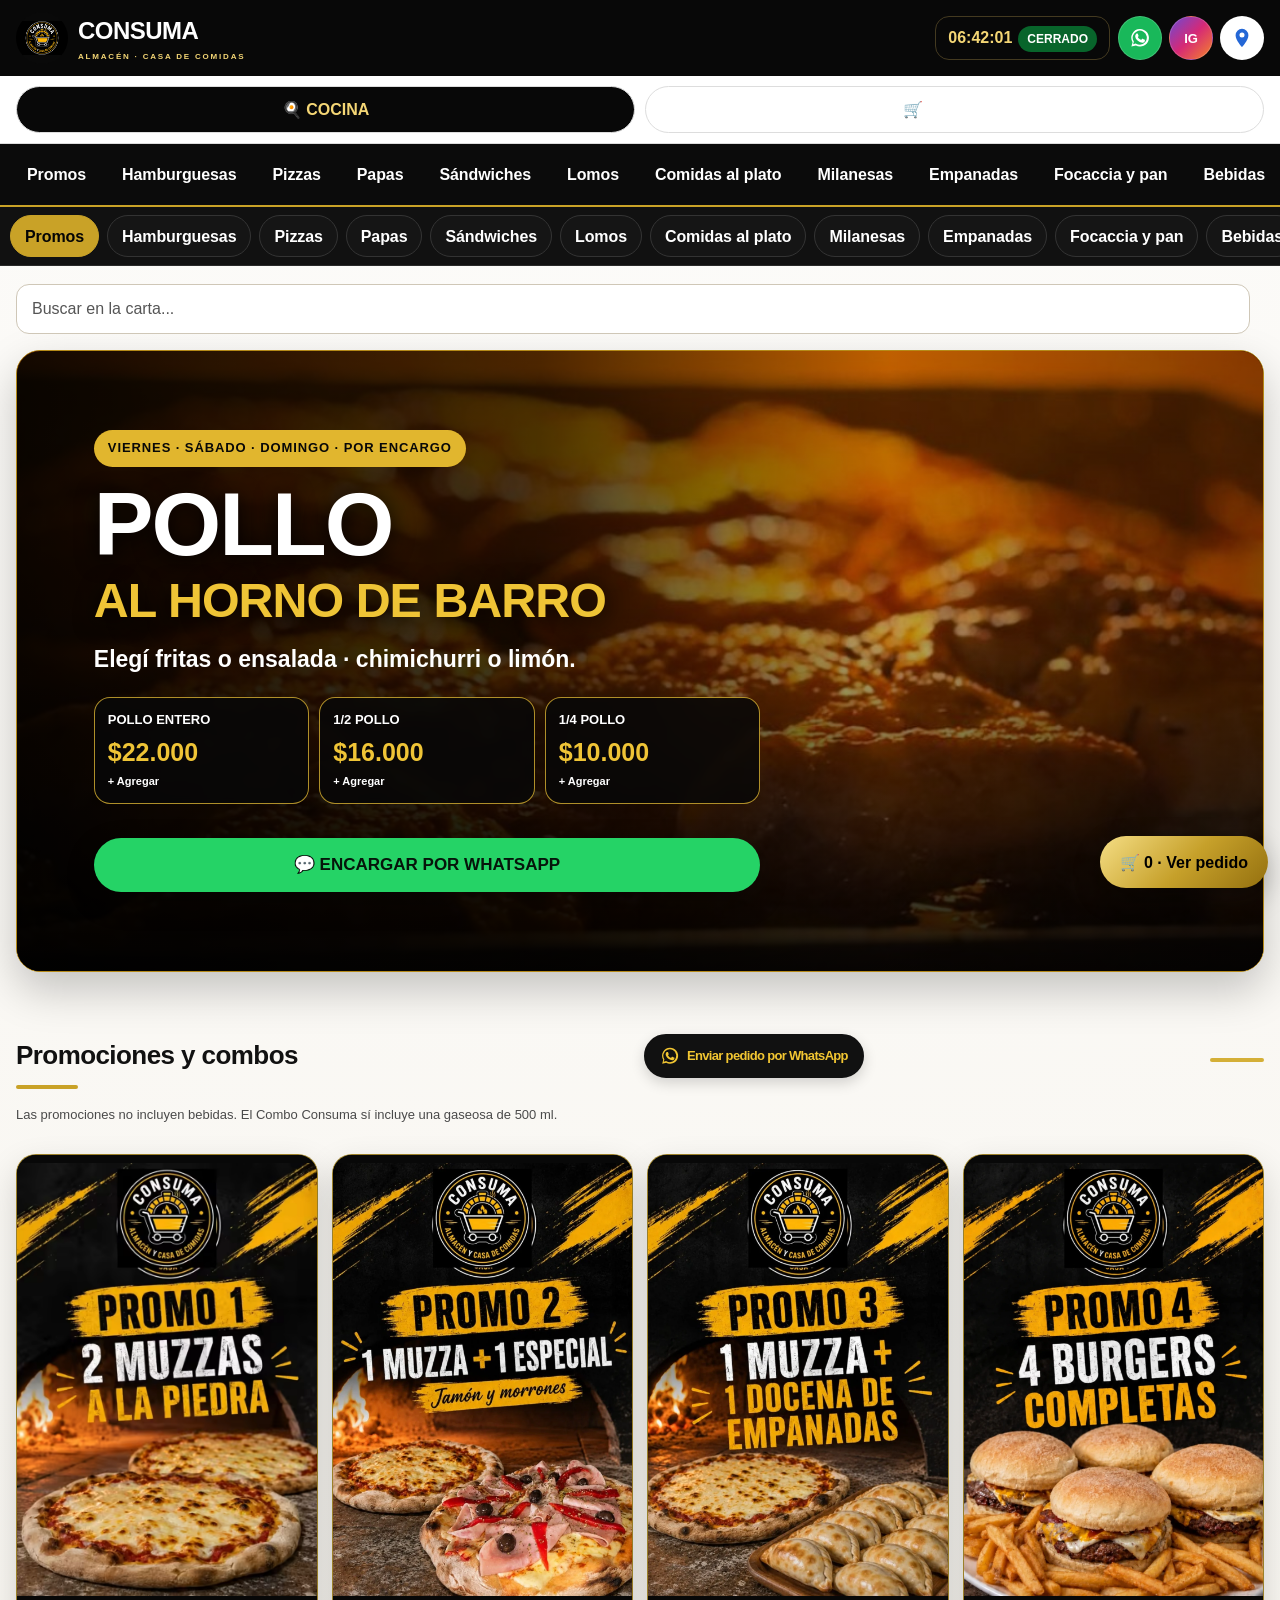
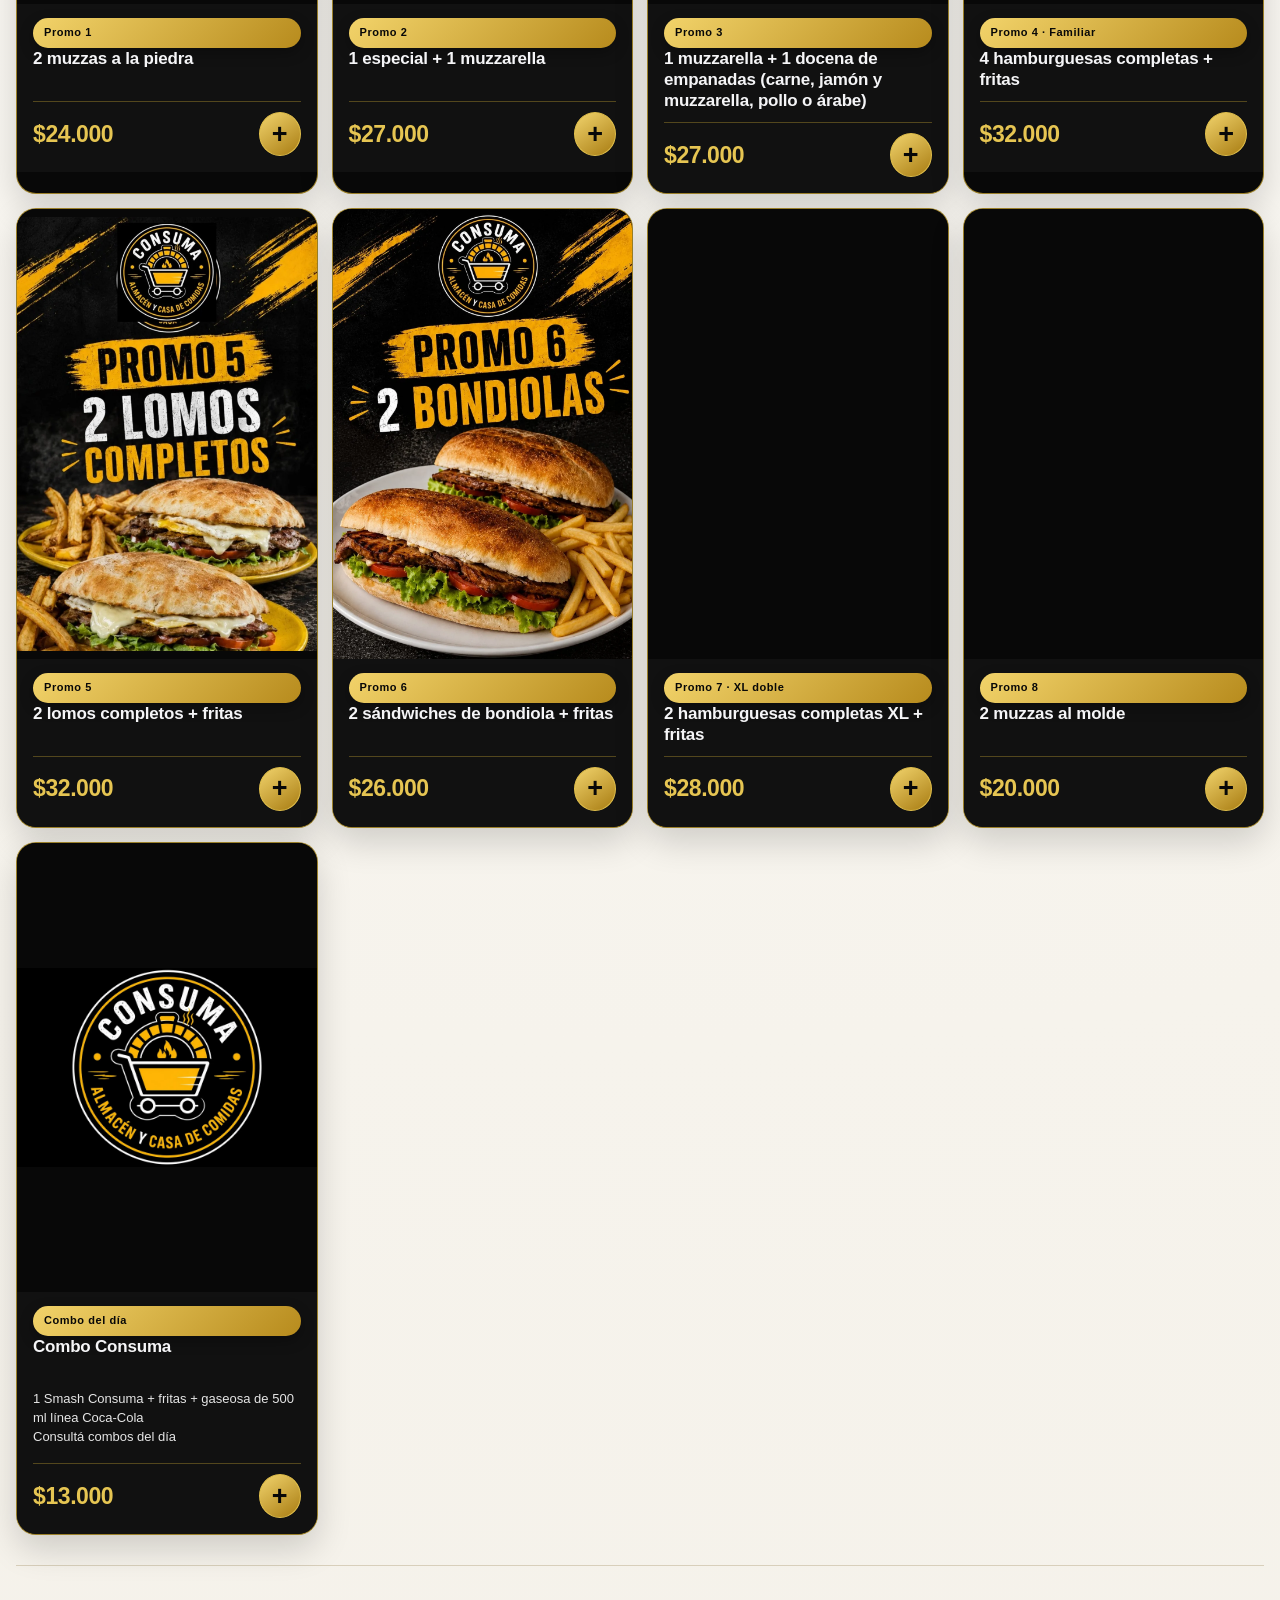
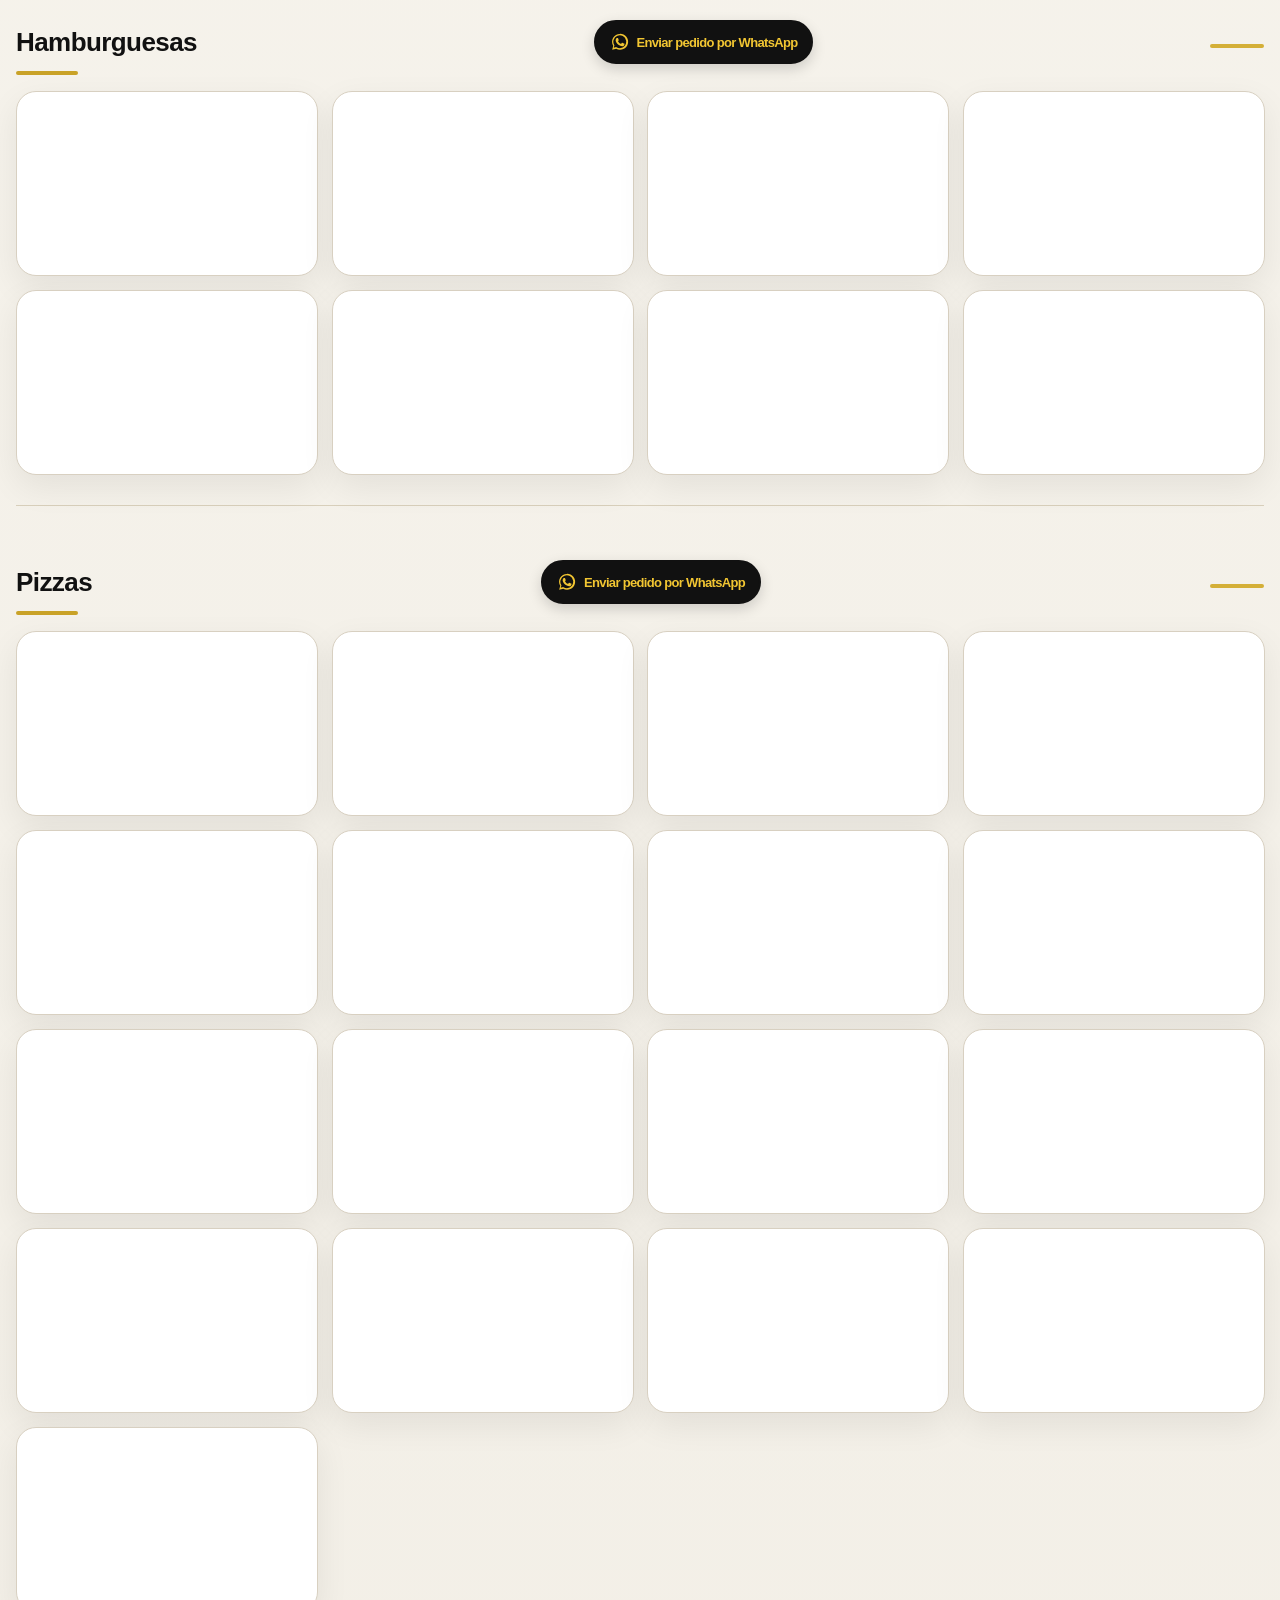
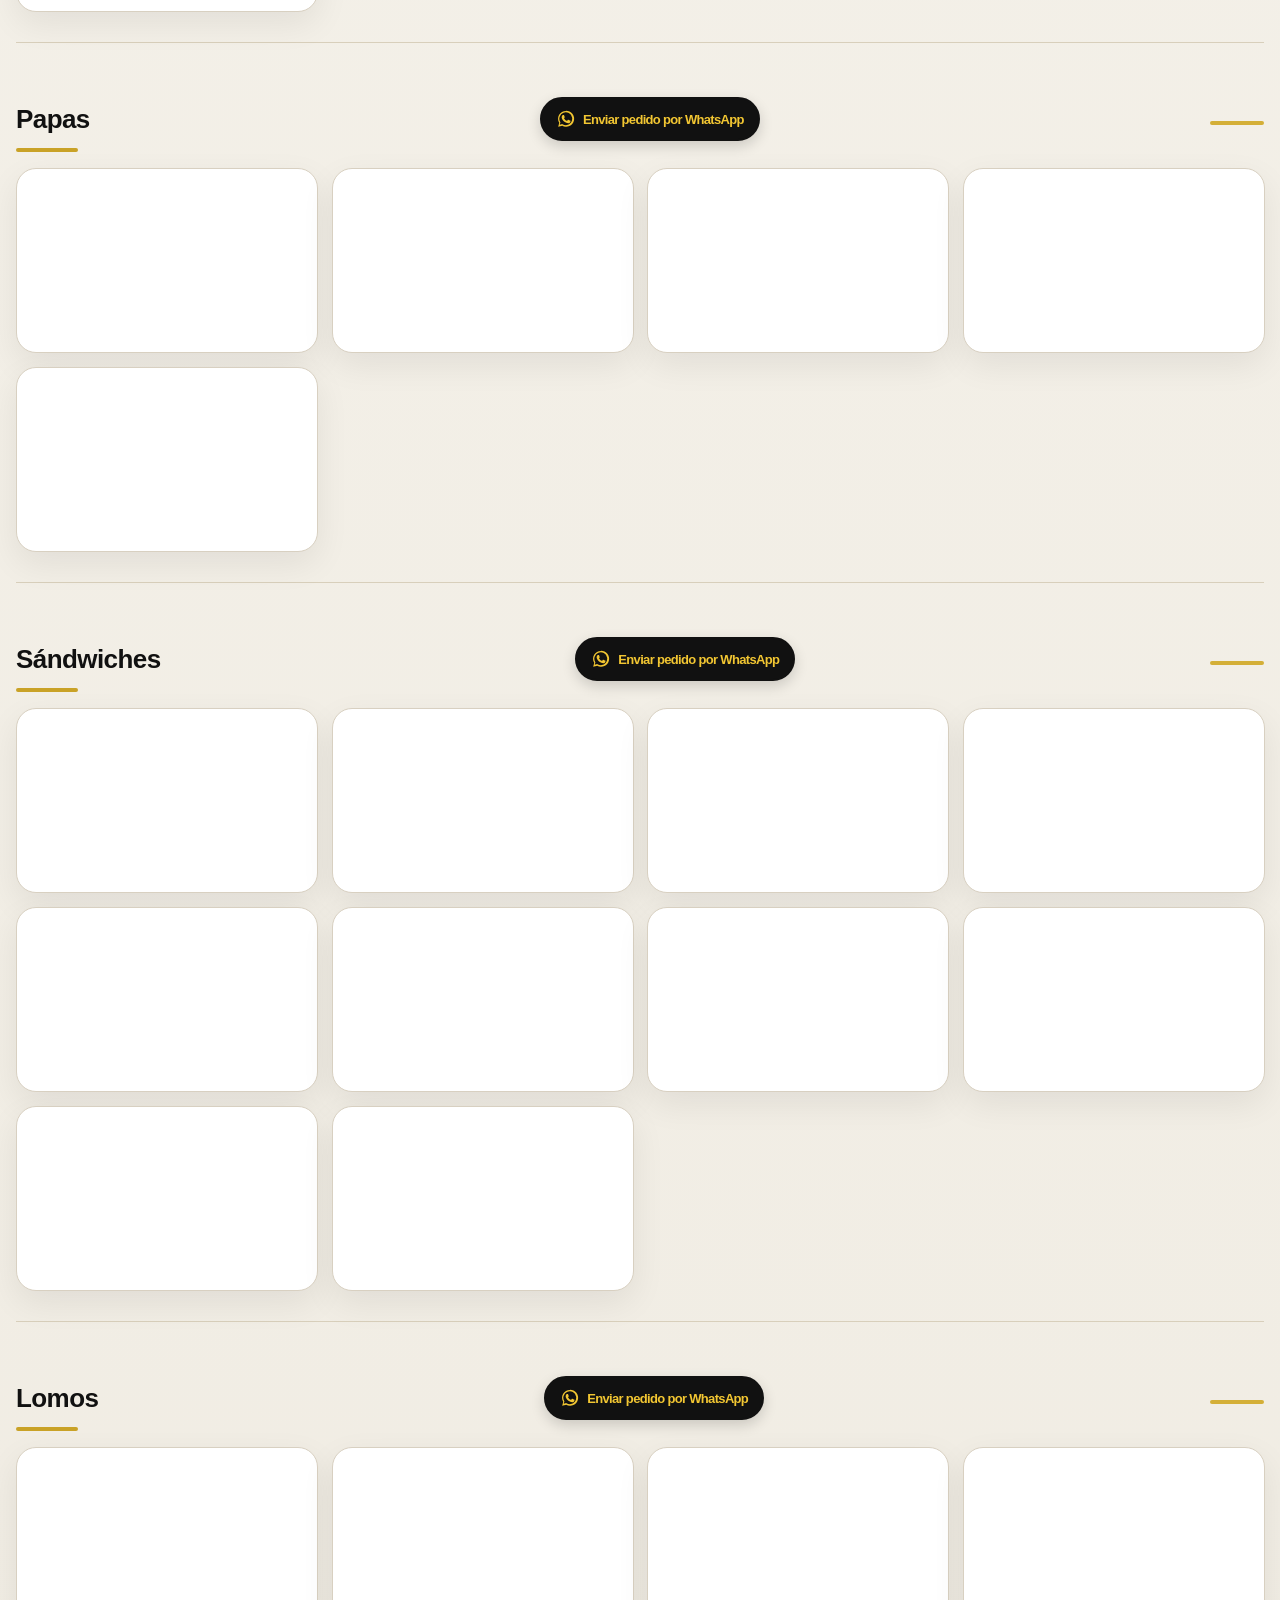
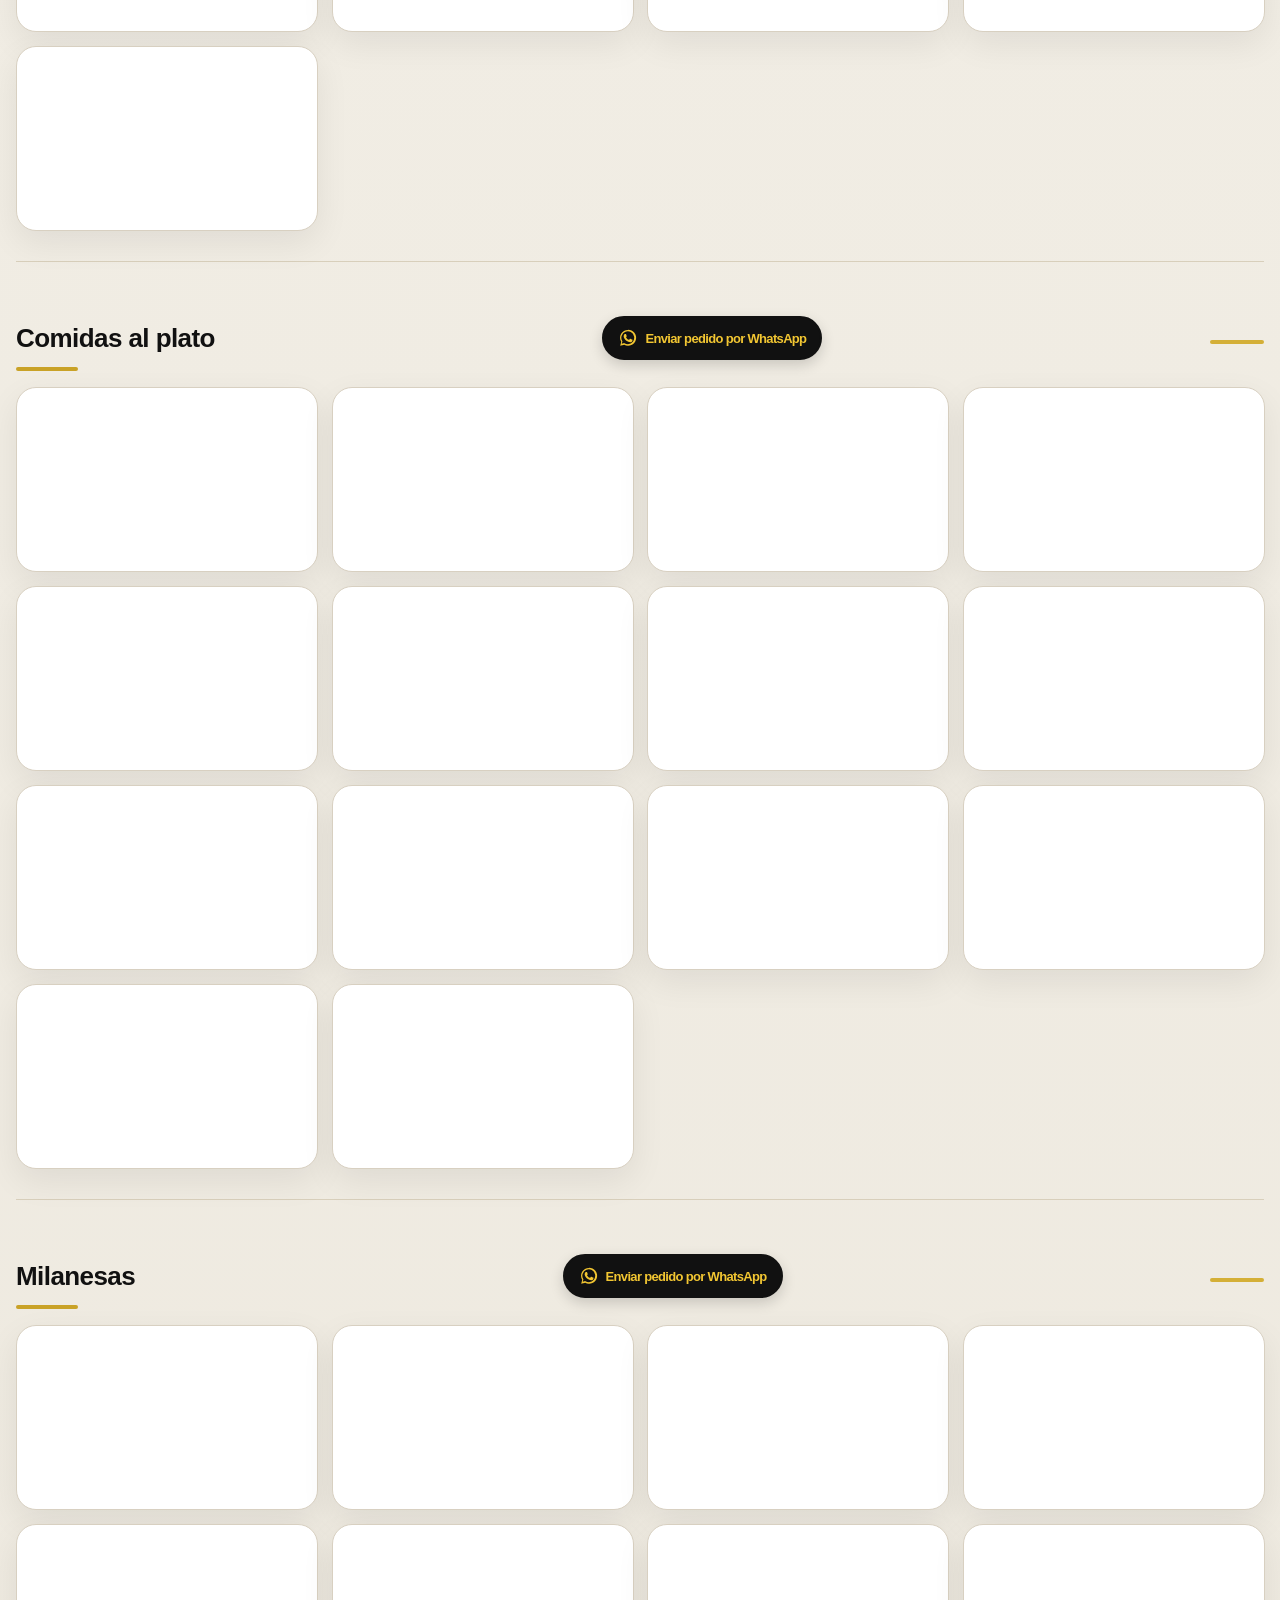
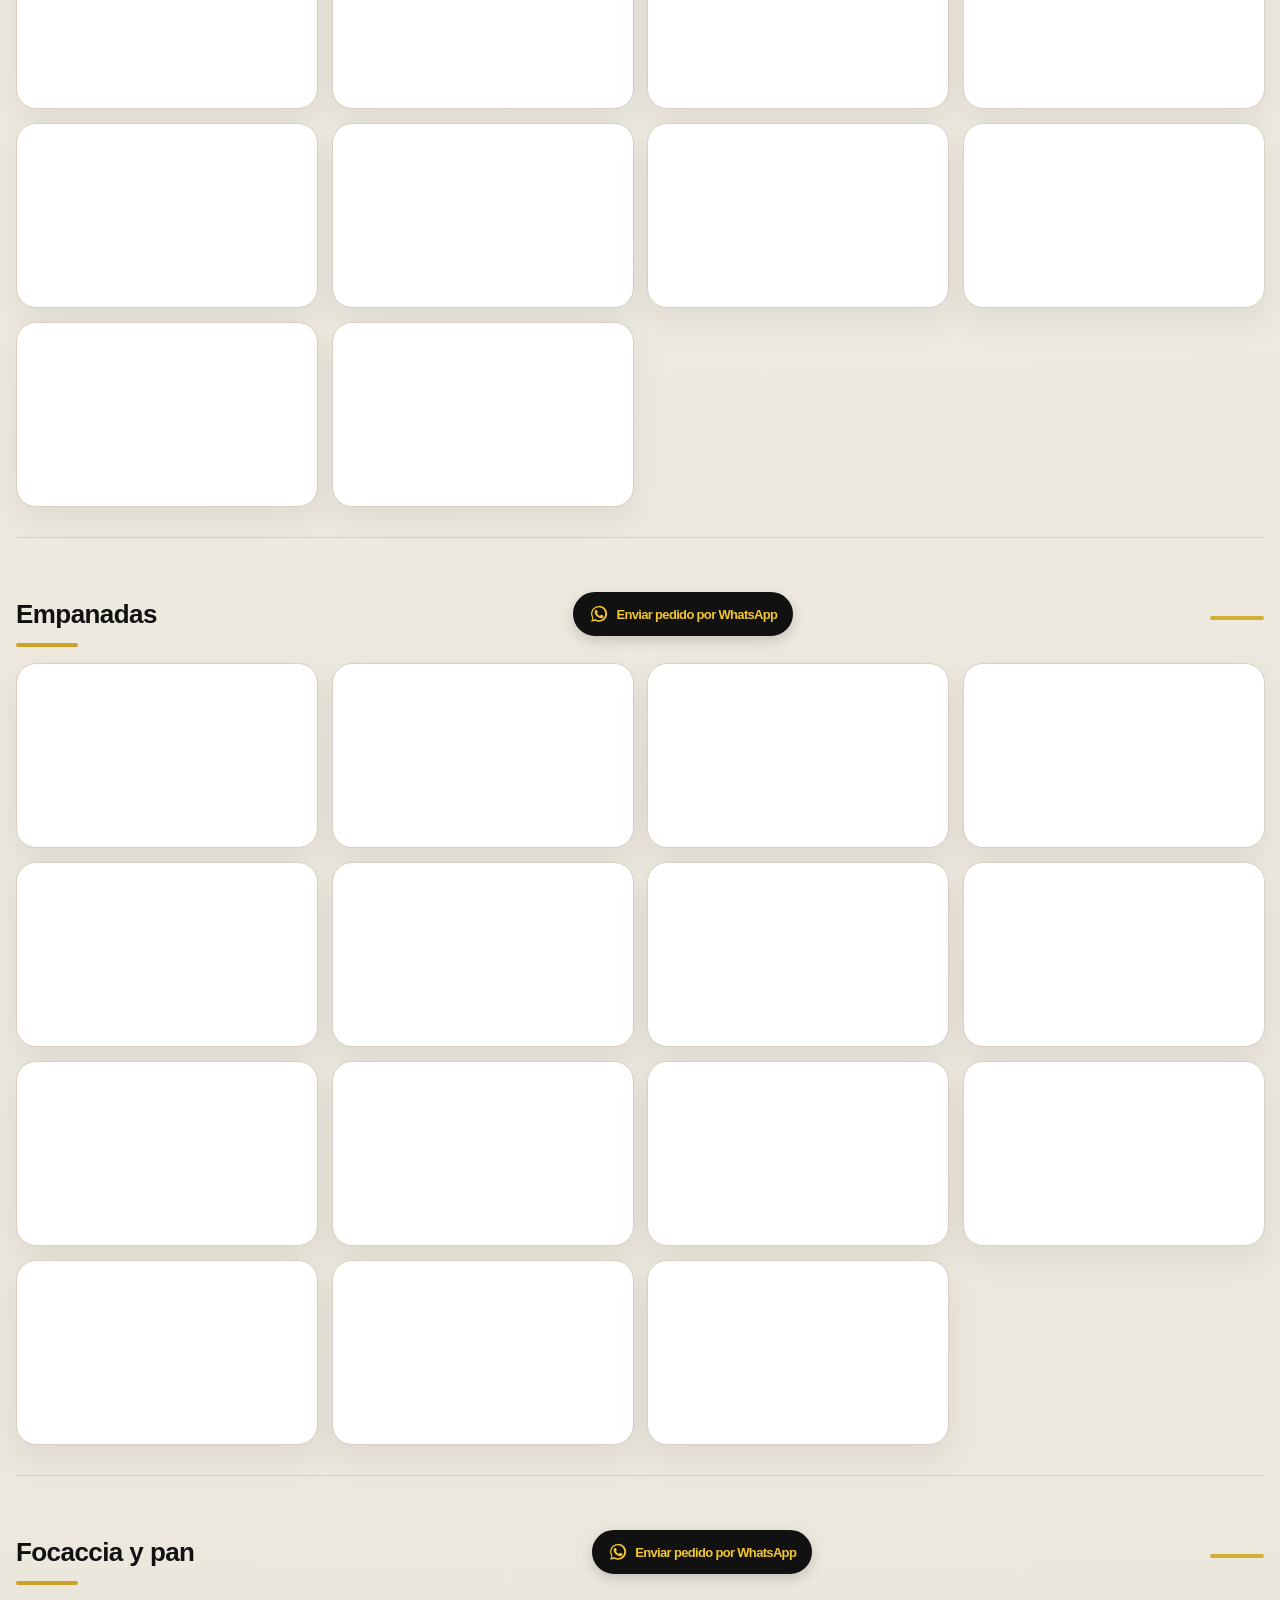
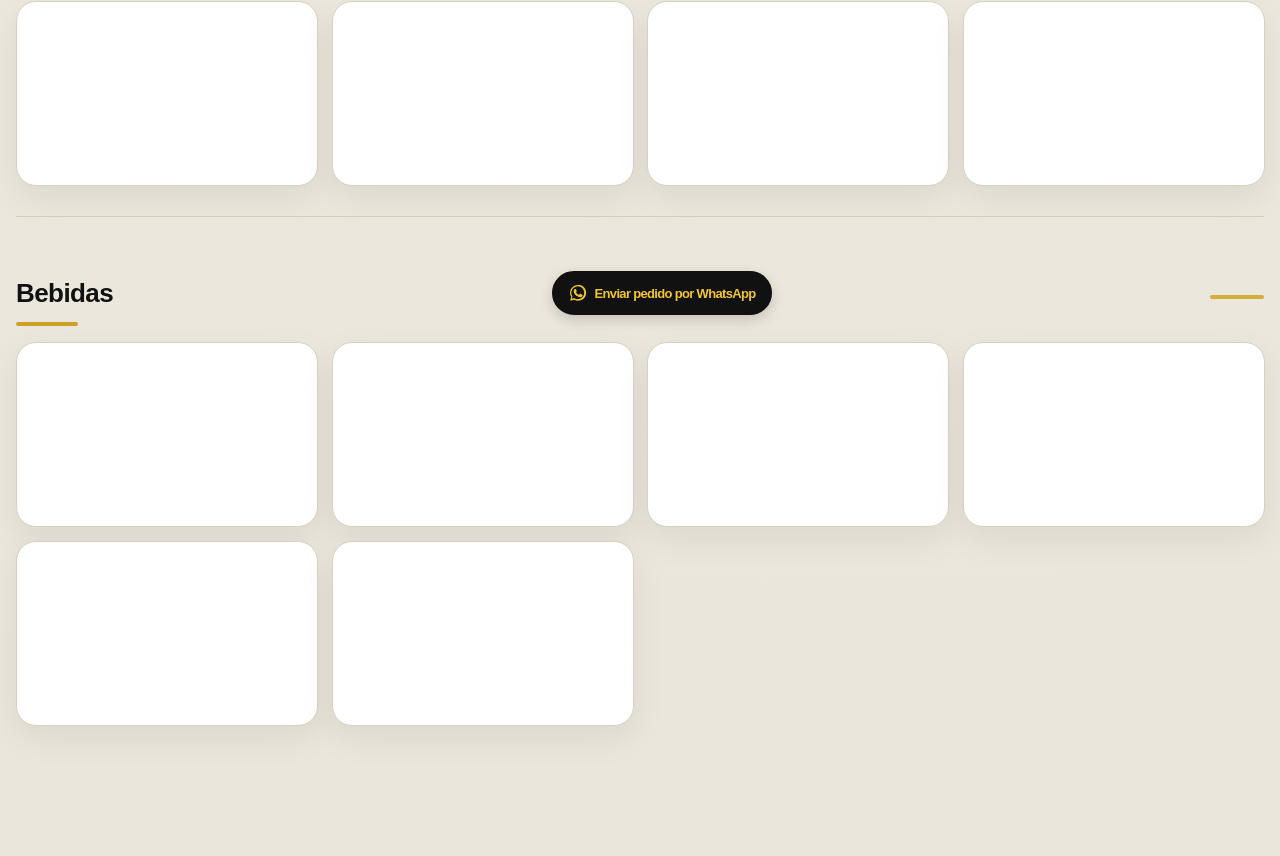
==== commit 9d4450f6: "Quitar botones Scroll, Páginas y numeración" ====
--- a/index.html
+++ b/index.html
@@ -17,7 +17,7 @@
 <a class="socialBtn igIcon" href="https://www.instagram.com/consuma.ok/" target="_blank" rel="noopener" aria-label="Instagram"><span>IG</span></a>
 <a class="socialBtn mapsIcon" href="https://www.google.com/maps/search/?api=1&query=Av.+Juan+Gilberto+Funes+945,+San+Luis,+Argentina" target="_blank" rel="noopener" aria-label="Google Maps"><svg viewBox="0 0 24 24" aria-hidden="true"><path fill="currentColor" d="M12 2a7 7 0 0 0-7 7c0 5.25 7 13 7 13s7-7.75 7-13a7 7 0 0 0-7-7Zm0 9.5A2.5 2.5 0 1 1 12 6a2.5 2.5 0 0 1 0 5.5Z"/></svg></a>
 </div></div><div class="modes"><div><div class="mode active">🍳 COCINA</div><div class="mode">🛒 ALMACÉN</div></div></div><div class="nav"><div class="navin" id="nav"></div></div></header>
-<main><h1 class="sr-only">CONSUMA · Almacén y Casa de Comidas en San Luis</h1><div class="tools"><input id="search" placeholder="Buscar en la carta..." oninput="scheduleRender()" autocomplete="off" enterkeyhint="search" aria-label="Buscar productos"><div class="viewMode" role="group" aria-label="Forma de ver la carta"><button id="viewScroll" type="button" class="active" onclick="setViewMode('scroll')" aria-pressed="true">↕ Scroll</button><button id="viewBook" type="button" onclick="setViewMode('book')" aria-pressed="false">▤ Páginas</button></div></div><div id="bookPager" class="bookPager" aria-label="Paginación de la carta"></div>
+<main><h1 class="sr-only">CONSUMA · Almacén y Casa de Comidas en San Luis</h1><div class="tools"><input id="search" placeholder="Buscar en la carta..." oninput="scheduleRender()" autocomplete="off" enterkeyhint="search" aria-label="Buscar productos"></div>
 <section class="heroOffer" id="pollos-horno" aria-labelledby="polloHeroTitle">
   <div class="heroOfferMedia">
     <video class="heroOfferVideo" autoplay muted loop playsinline preload="metadata" poster="./assets/pollo-horno-consuma.jpg" aria-label="Pollos de Consuma asándose al horno de barro">
@@ -40,4 +40,4 @@
 <button class="cart" aria-label="Ver pedido" onclick="openCart()">🛒 <span id="count" aria-live="polite">0</span> · Ver pedido</button>
 <div class="modal" id="modifierModal"><div class="sheet modifierSheet"><button class="xclose" onclick="closeModifier()">×</button><h2 id="modTitle">Personalizá tu pedido</h2><p class="modHint">Elegí aderezos, extras, potenciadores o bebidas</p><div id="sauceGrid" class="sauceGrid"></div><label class="medallonRow" id="medallonRow"><input type="checkbox" id="extraMedallon"> <span>Agregar medallón extra</span><b id="medallonPrice">+$2.000 / XL +$2.500</b></label><button class="checkout" onclick="confirmModifier()">Agregar al carrito</button></div></div>
 <div class="modal" id="modal" onclick="if(event.target===this)closeCart()"><div class="sheet orderSheet"><div class="cartTitleRow"><h2>Tu pedido</h2><button class="xclose" onclick="closeCart()">×</button></div><div id="cartItems"></div><p class="sauces">Los aderezos, extras y potenciadores elegidos se detallan debajo de cada producto.</p><div class="orderTotal"><span>Subtotal productos</span><b id="orderSubtotal">$0</b></div><div class="orderForm"><div class="formLabel">¿CÓMO LO RECIBÍS?</div><div class="deliveryToggle"><button id="btnDelivery" class="active" type="button" onclick="setDeliveryMode('delivery')">🛵 Delivery</button><button id="btnPickup" type="button" onclick="setDeliveryMode('pickup')">🏪 Retiro</button></div><div class="form2"><label><span>NOMBRE *</span><input id="customerName" placeholder="Tu nombre" autocomplete="name"></label><label><span>TELÉFONO *</span><input id="customerPhone" placeholder="2664 123456" inputmode="tel" autocomplete="tel"></label></div><div id="deliveryFields" class="deliveryFields"><label><span>DIRECCIÓN *</span><input id="customerAddress" placeholder="Calle y número" autocomplete="street-address"></label><div class="form2"><label><span>BARRIO / ZONA</span><input id="customerBarrio" placeholder="Barrio"></label><label><span>REFERENCIA / ENTRE CALLES</span><input id="customerRef" placeholder="Referencia"></label></div><div class="formLabel">ZONA DE ENVÍO *</div><div class="zoneGrid"><button class="zoneBtn active" type="button" onclick="selectZone(this,'Dentro de las 4 avenidas',1500)"><b>4 Avenidas</b><small>$1.500</small></button><button class="zoneBtn" type="button" onclick="selectZone(this,'Pasando las 4 avenidas',2000)"><b>Pasando 4 Avenidas</b><small>$2.000</small></button><button class="zoneBtn" type="button" onclick="selectZone(this,'Zona Sur / 500 Viviendas',2500)"><b>Zona Sur / 500 Viviendas</b><small>$2.500</small></button><button class="zoneBtn" type="button" onclick="selectZone(this,'1.ª a 3.ª rotonda',null)"><b>1.ª a 3.ª rotonda</b><small>Consultar</small></button><button class="zoneBtn" type="button" onclick="selectZone(this,'Serranía Puntana',null)"><b>Serranía Puntana</b><small>Consultar</small></button><button class="zoneBtn" type="button" onclick="selectZone(this,'Juana Koslay',null)"><b>Juana Koslay</b><small>Consultar</small></button></div><button type="button" class="gpsBtn" onclick="shareGPS()">📍 Compartir mi ubicación</button><div id="gpsStatus" class="gpsStatus">Ubicación todavía no compartida.</div><div class="shippingLine"><span>Envío</span><b id="shippingText">$1.500</b></div></div><div class="form2"><label><span>FORMA DE PAGO *</span><select id="payment" onchange="toggleChange()"><option value="">Elegir</option><option>Efectivo</option><option>Transferencia</option></select></label><label id="changeField" class="hidden"><span>¿CON CUÁNTO PAGÁS?</span><input id="changeFor" inputmode="numeric" placeholder="Ej. 30000"></label></div><label><span>ACLARACIONES</span><textarea id="orderNote" maxlength="400" placeholder="Ej.: sin cebolla, tocar timbre..."></textarea></label><div class="orderTotal grand"><span>Total estimado</span><b id="grandTotal">$0</b></div><div class="note">Las zonas “Consultar” no suman costo automático. Se confirma por WhatsApp.</div><div id="formError" class="formError"></div><button class="checkout" onclick="sendWA()">Enviar pedido por WhatsApp</button></div></div></div>
-<script src="./js/app.js?v=20260929-pages2" defer></script></body></html>+<script src="./js/app.js?v=20260929-clean" defer></script></body></html>
--- a/css/responsive.css
+++ b/css/responsive.css
@@ -795,3 +795,47 @@
  }
  body.bookMode #content>.menuSection .grid{grid-template-columns:1fr!important}
 }
+
+
+/* UI FINAL 2026-09-29: iconos + paginación horizontal real */
+.socialTop .socialBtn{
+  overflow:hidden!important;text-indent:0!important;font-size:0!important;
+  display:inline-flex!important;align-items:center!important;justify-content:center!important;
+  padding:0!important;border:1px solid #ffffff2b!important;
+}
+.socialTop .socialBtn svg{width:22px!important;height:22px!important;display:block!important}
+.socialTop .waIcon{background:#19b85a!important;color:#fff!important}
+.socialTop .igIcon{background:linear-gradient(135deg,#6b4ad5,#d62976,#f58529)!important;color:#fff!important}
+.socialTop .igIcon span{font-size:13px!important;font-weight:900!important;line-height:1!important}
+.socialTop .mapsIcon{background:#fff!important;color:#2467d6!important}
+.viewMode{flex:0 0 auto!important}
+.bookPager{display:none;align-items:center;justify-content:flex-start;gap:7px;overflow-x:auto;padding:8px 12px;background:#fff;border-bottom:1px solid #ddd;scrollbar-width:none}
+.bookPager::-webkit-scrollbar{display:none}
+.bookPager.show{display:flex}
+.bookPager button{flex:0 0 42px;width:42px;height:42px;min-width:42px;min-height:42px;border-radius:50%;border:1px solid #c8a12a;background:#fff;color:#111;font-weight:900}
+.bookPager button.active{background:#d4af37;color:#111}
+body.bookMode #content{
+ display:flex!important;flex-flow:row nowrap!important;gap:0!important;
+ width:100%!important;max-width:100%!important;overflow-x:auto!important;overflow-y:hidden!important;
+ scroll-snap-type:x mandatory!important;scroll-behavior:smooth!important;-webkit-overflow-scrolling:touch!important;
+ padding:0!important;scrollbar-width:none!important;
+}
+body.bookMode #content::-webkit-scrollbar{display:none!important}
+body.bookMode #content>.menuSection{
+ flex:0 0 100%!important;width:100%!important;max-width:100%!important;
+ scroll-snap-align:start!important;scroll-snap-stop:always!important;
+ margin:0!important;padding:16px!important;border-radius:0!important;box-shadow:none!important;
+}
+@media(max-width:700px){
+ .tools{display:grid!important;grid-template-columns:minmax(0,1fr) auto!important;gap:8px!important}
+ .viewMode{display:flex!important;align-self:stretch!important}
+ .viewMode button{min-width:64px!important;padding:6px 9px!important;font-size:12px!important}
+ .socialTop{gap:4px!important}
+ .socialTop .socialBtn{width:36px!important;height:36px!important;min-width:36px!important;min-height:36px!important}
+ body.bookMode #content>.menuSection{flex-basis:100%!important;width:100%!important;padding:12px!important}
+}
+@media(max-width:390px){
+ .tools{grid-template-columns:1fr!important}
+ .viewMode{width:100%!important}
+ .viewMode button{flex:1 1 50%!important;font-size:13px!important}
+}
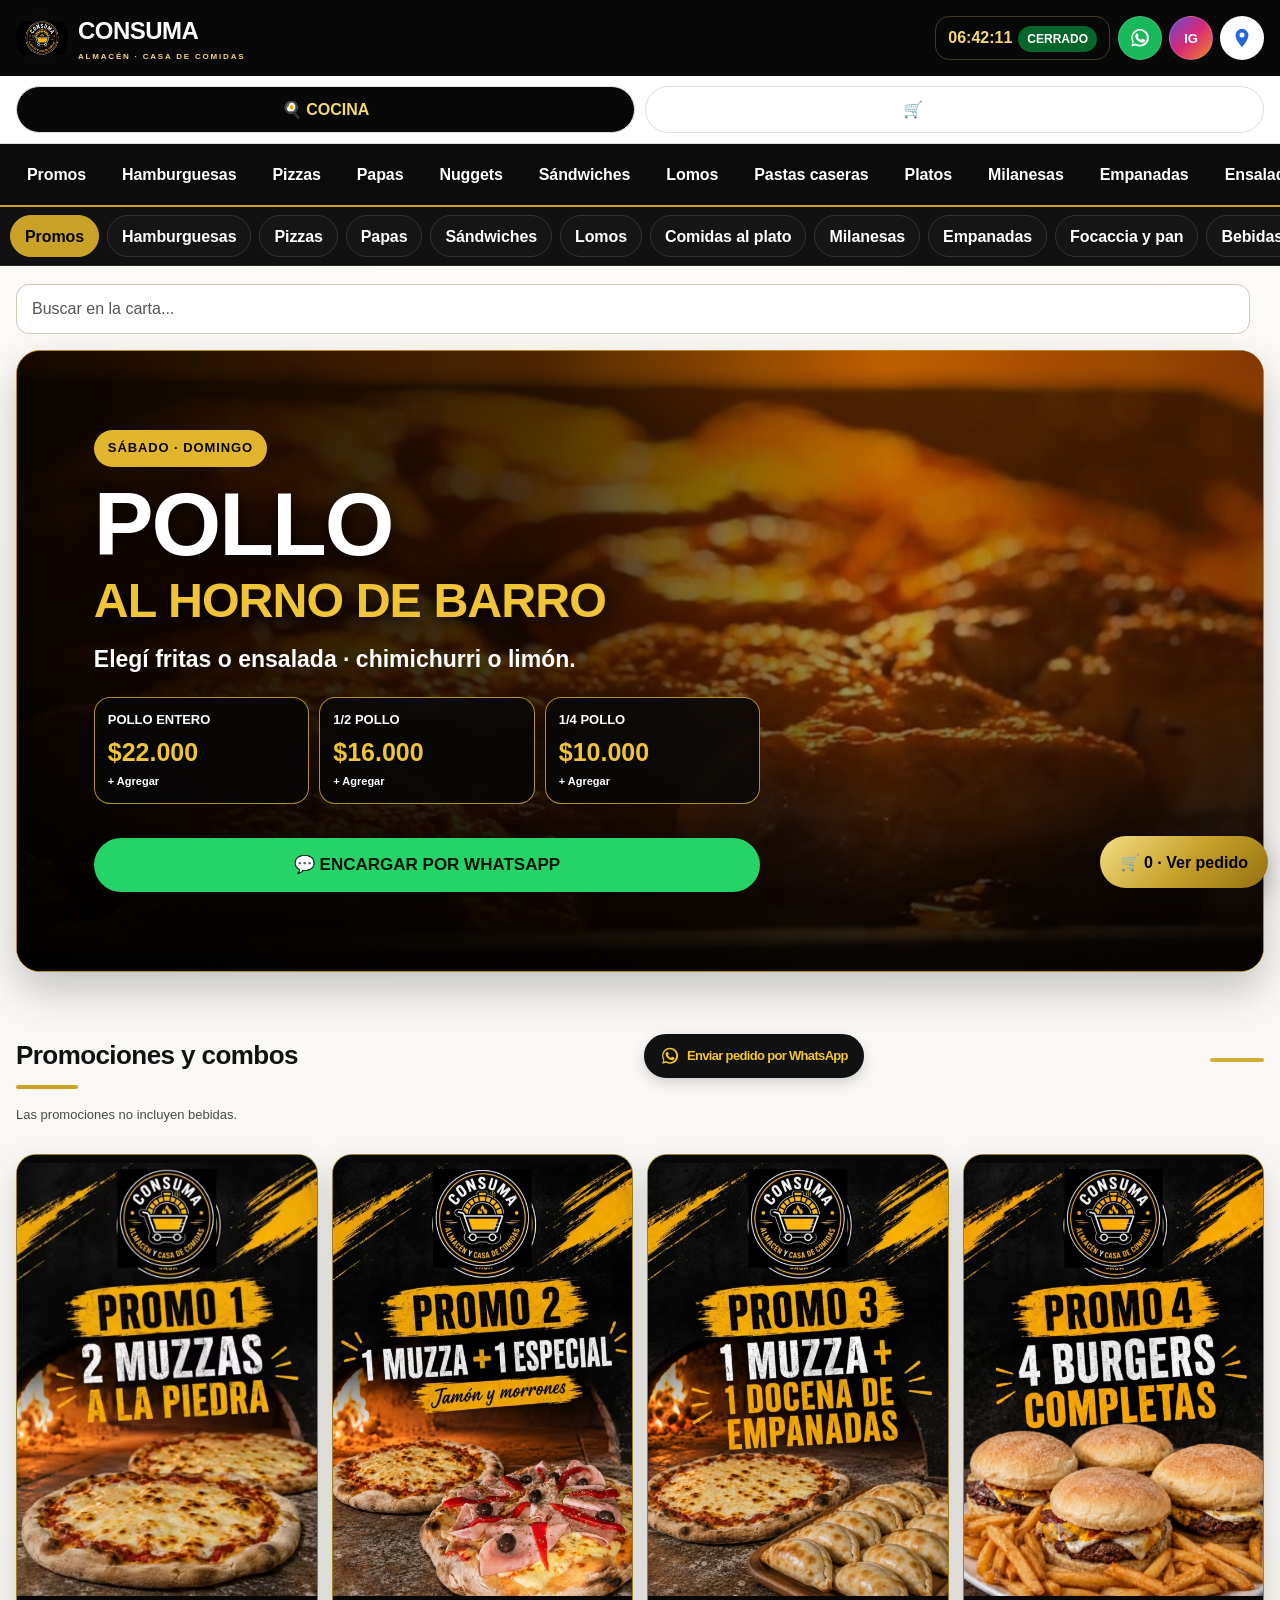
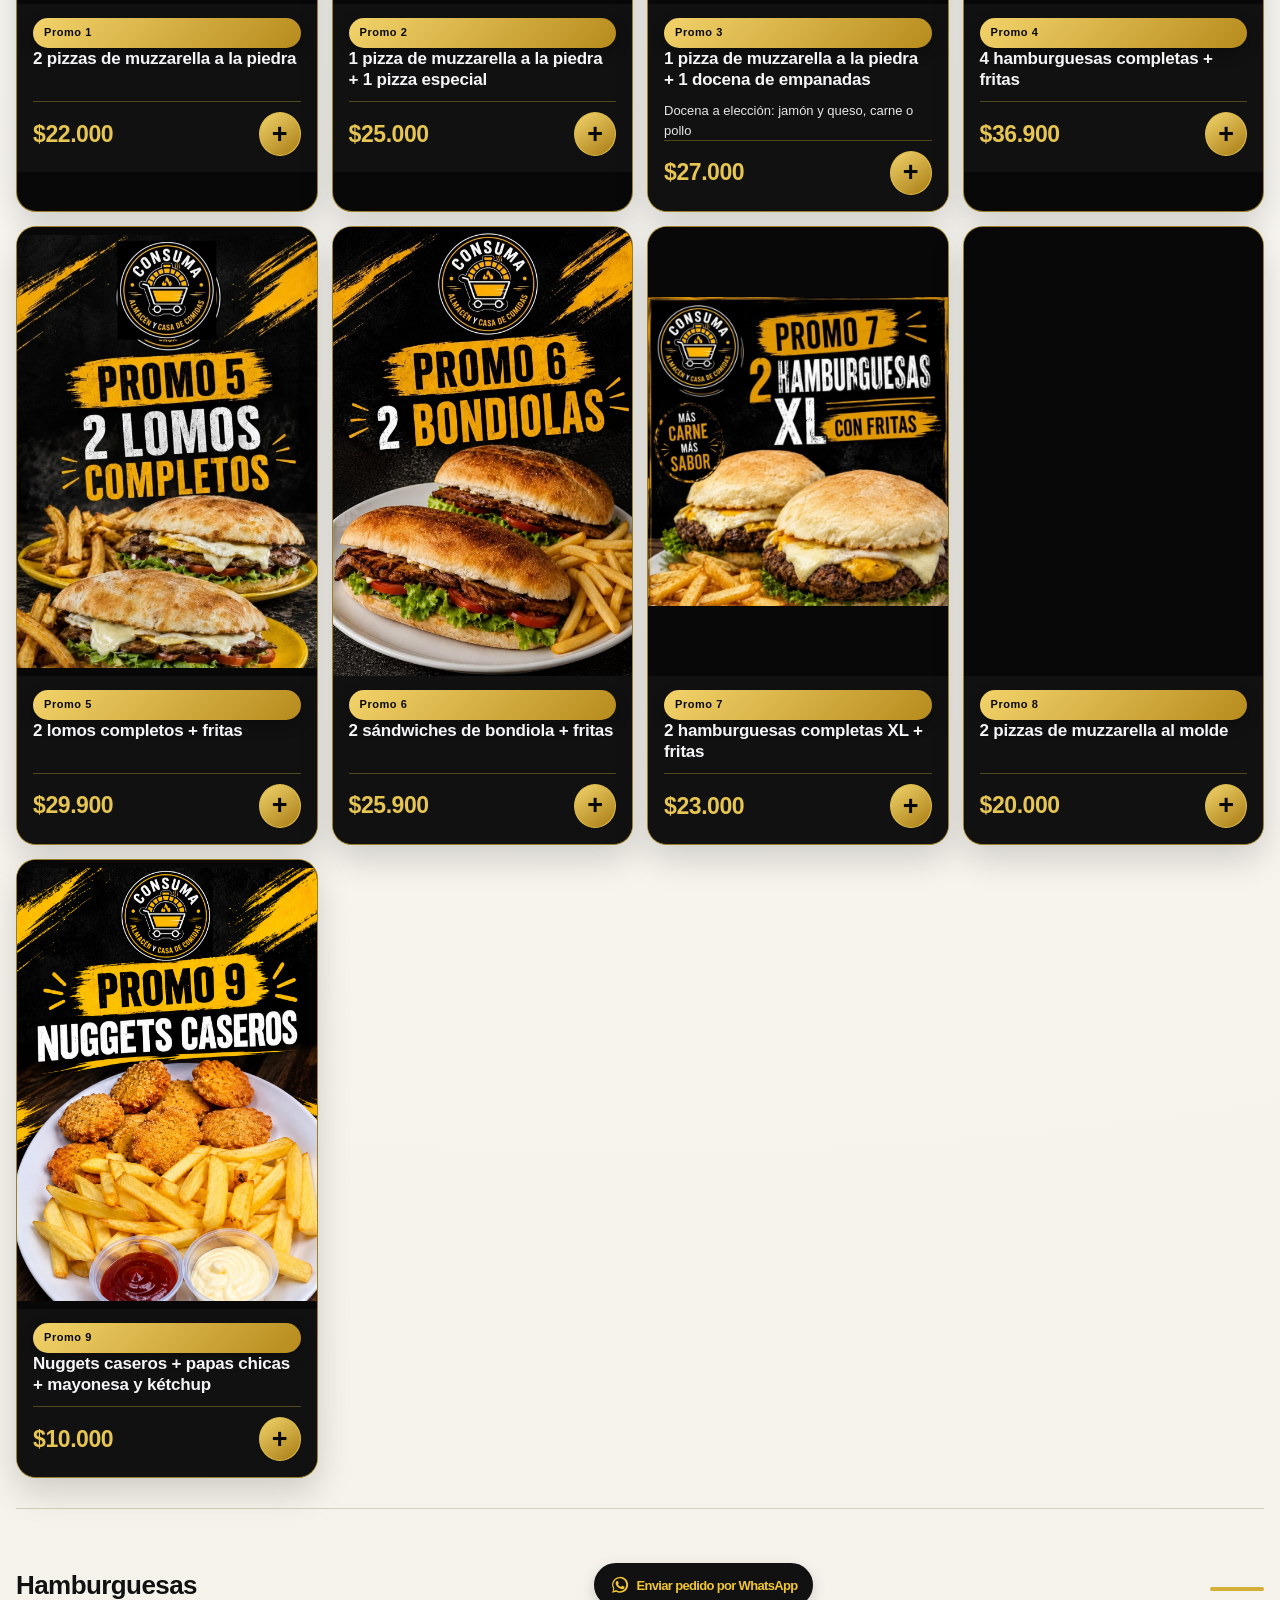
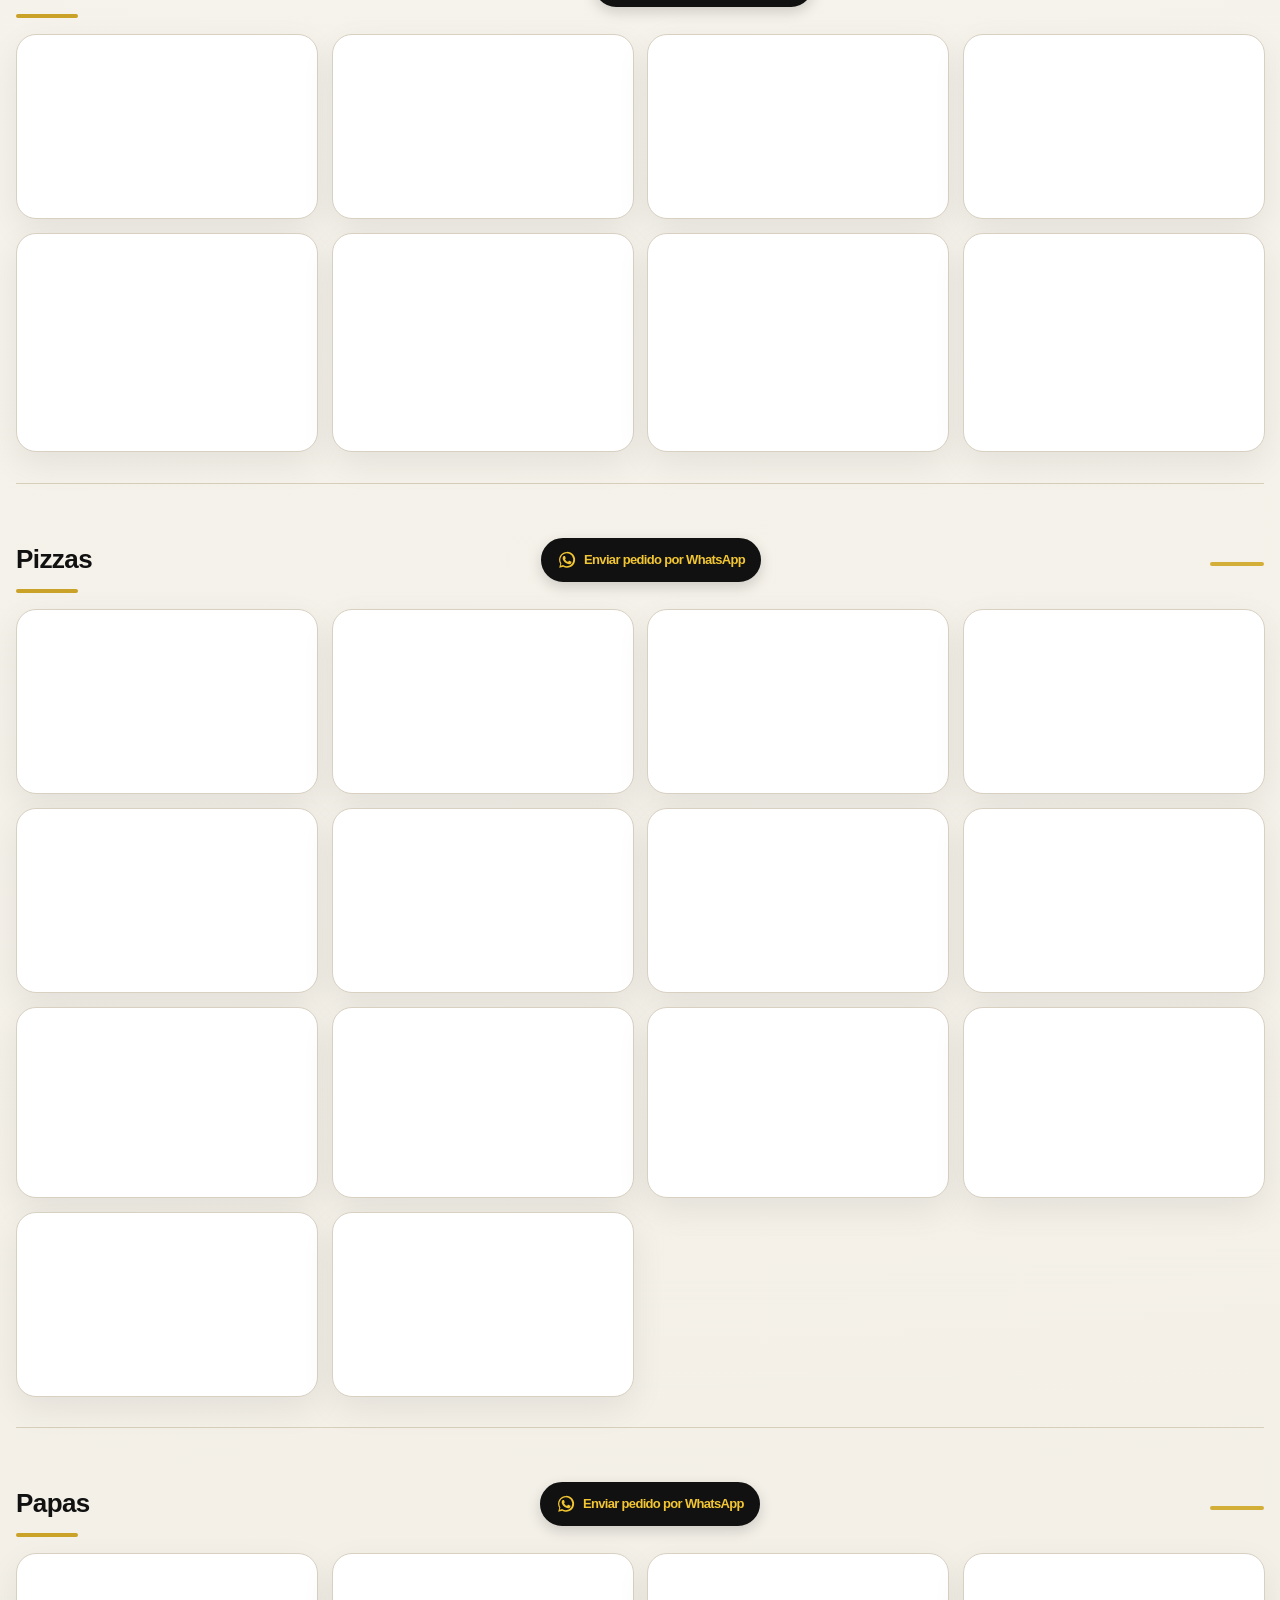
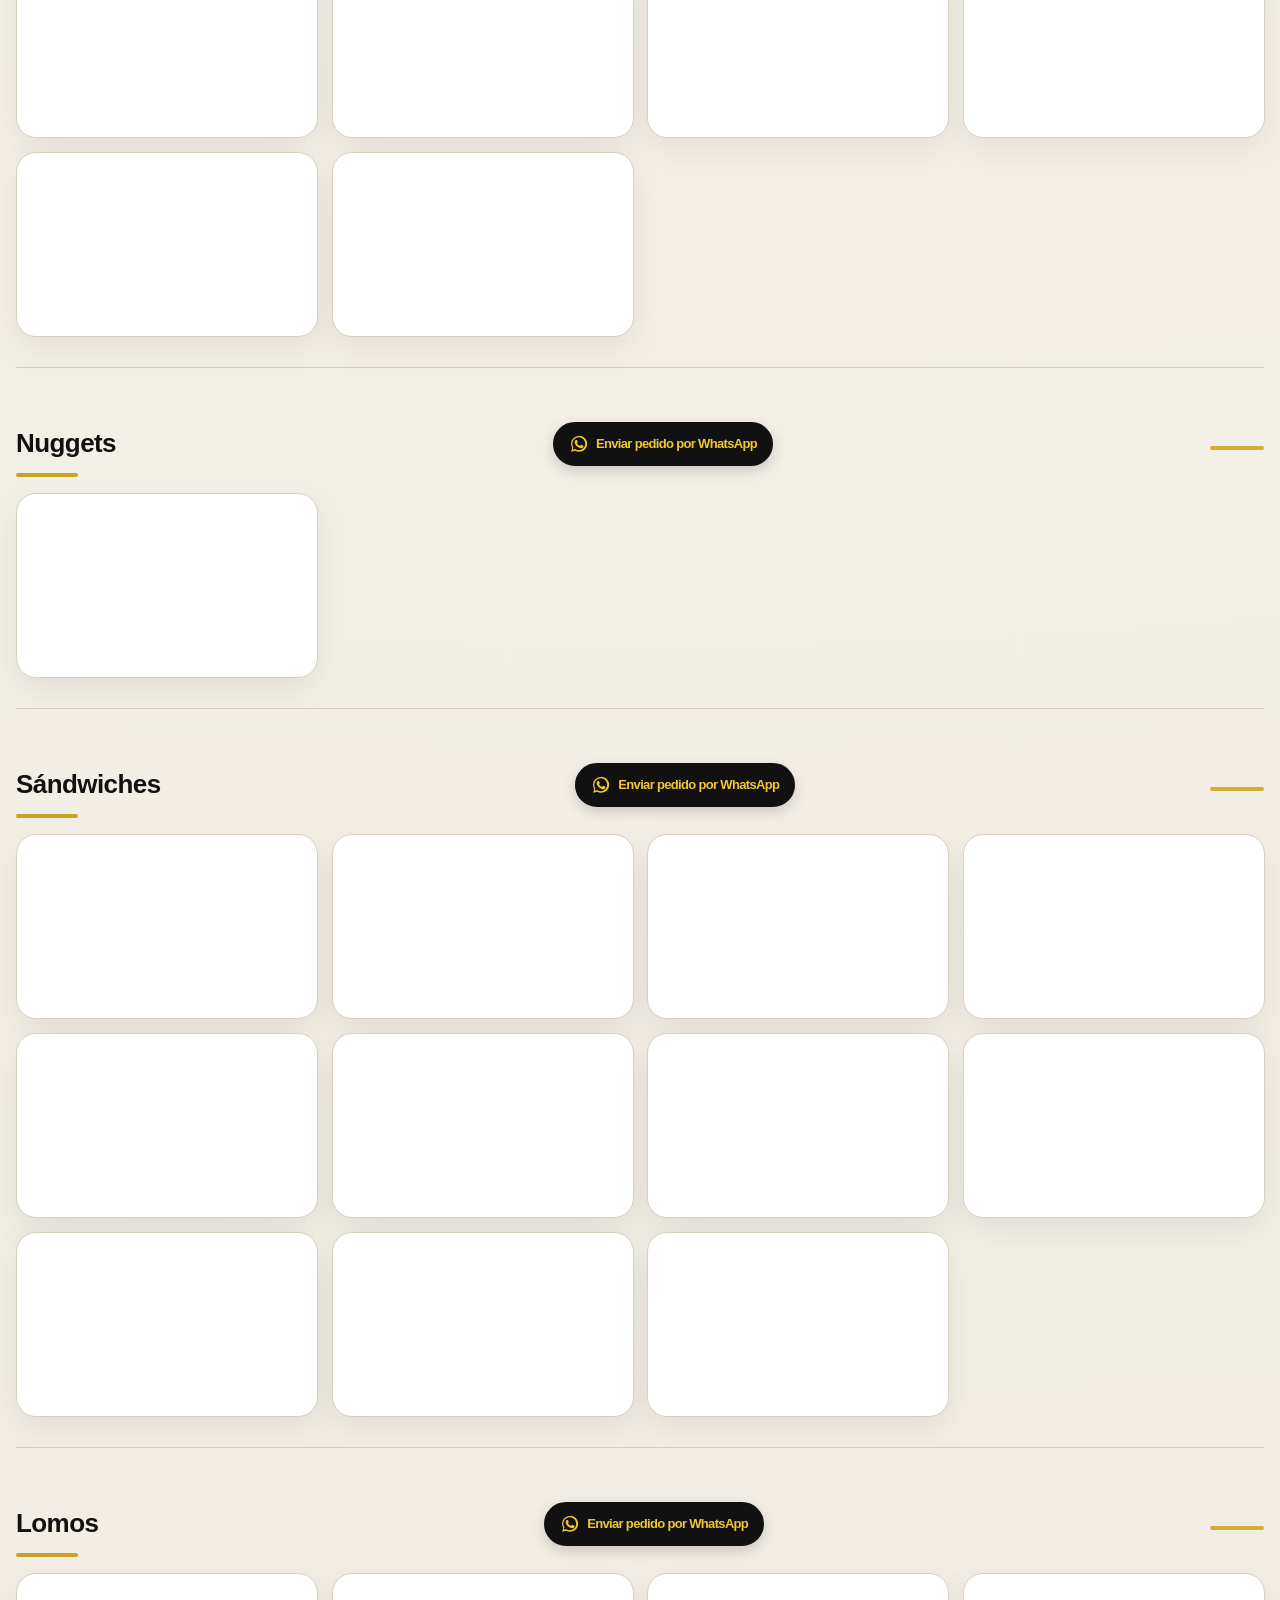
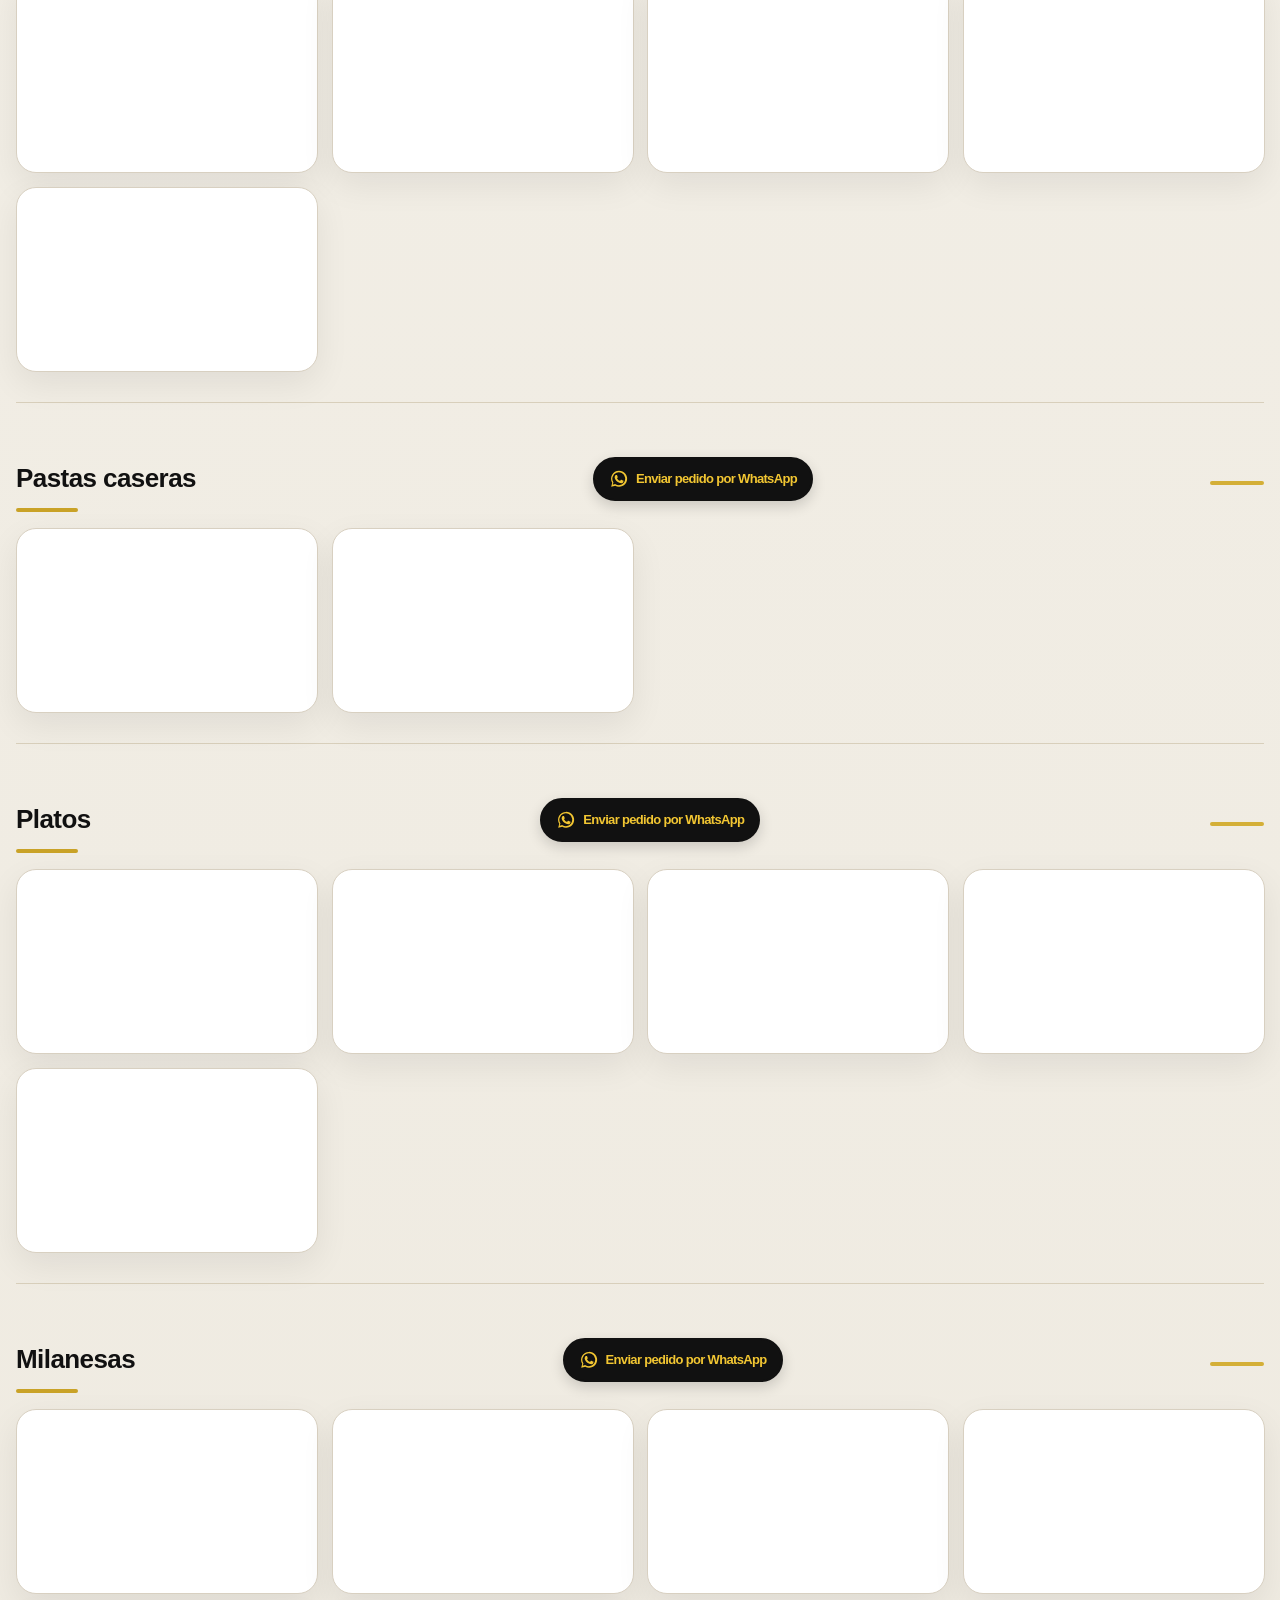
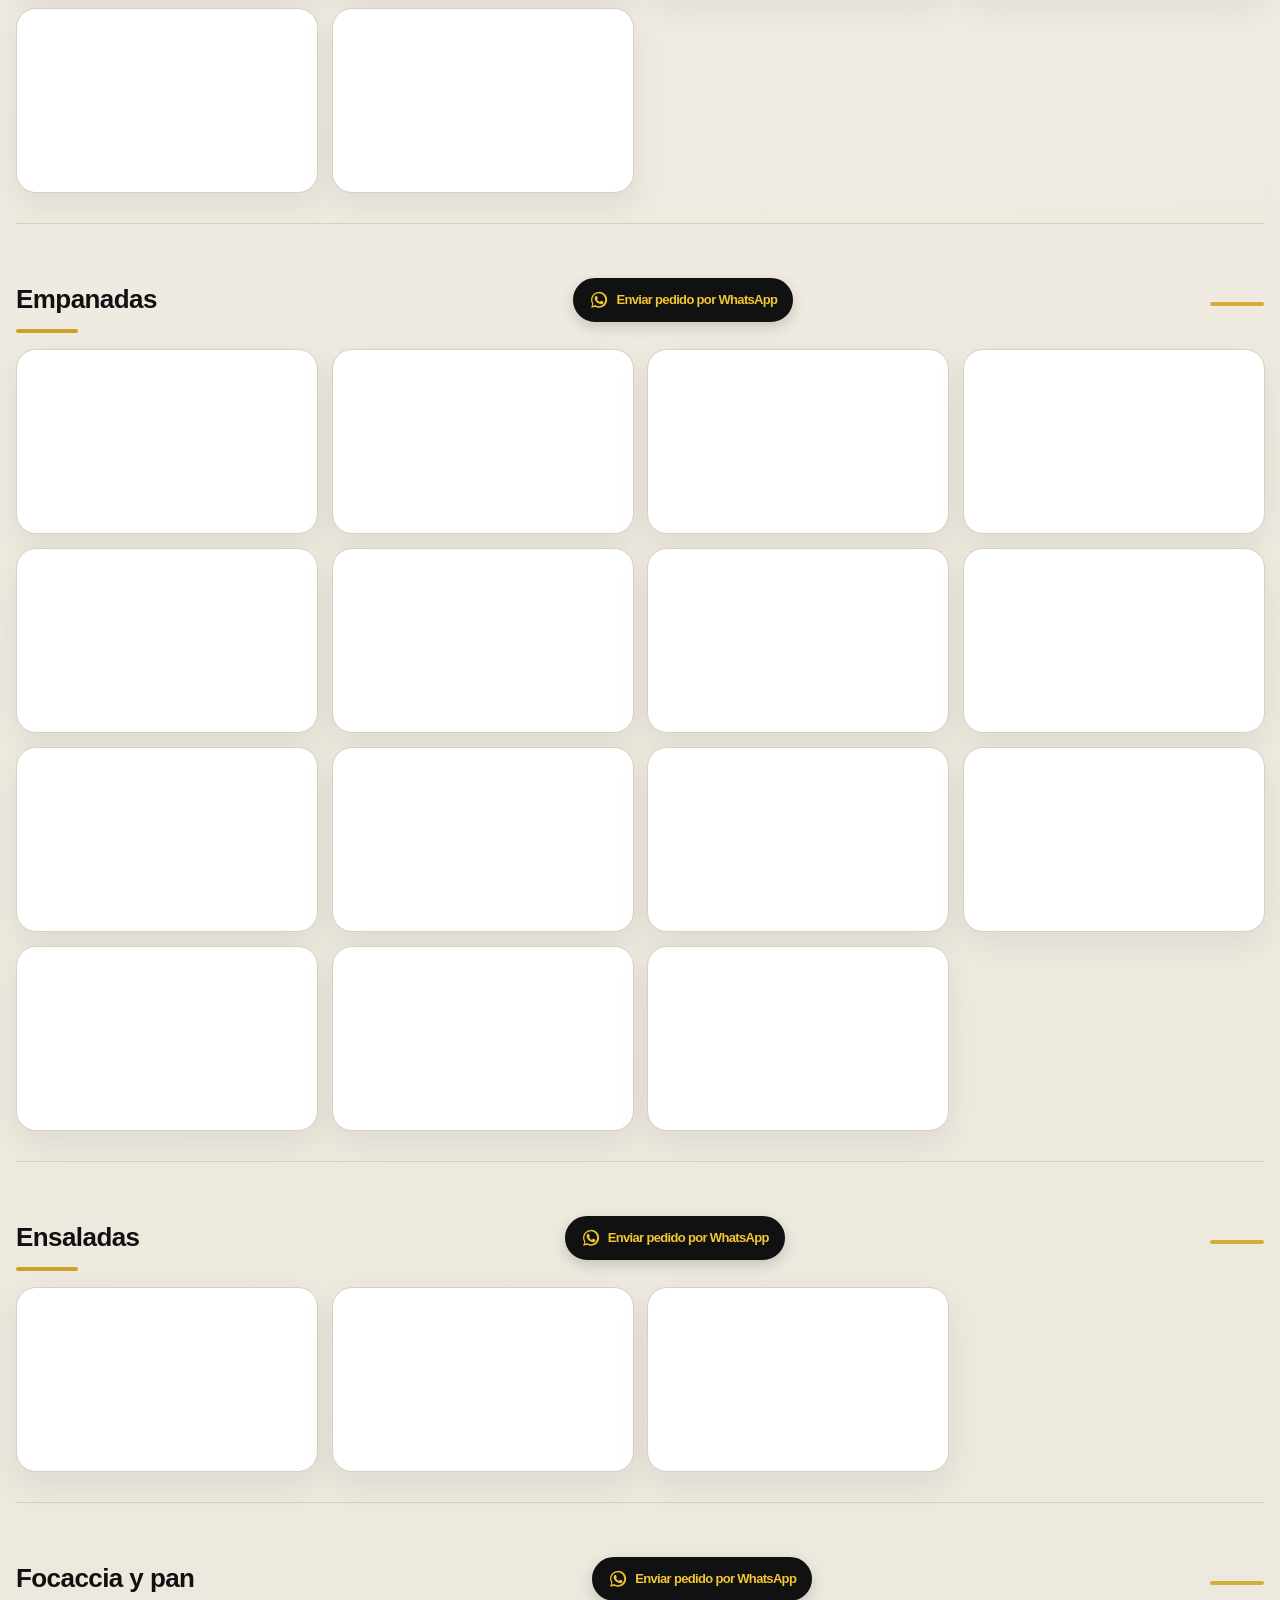
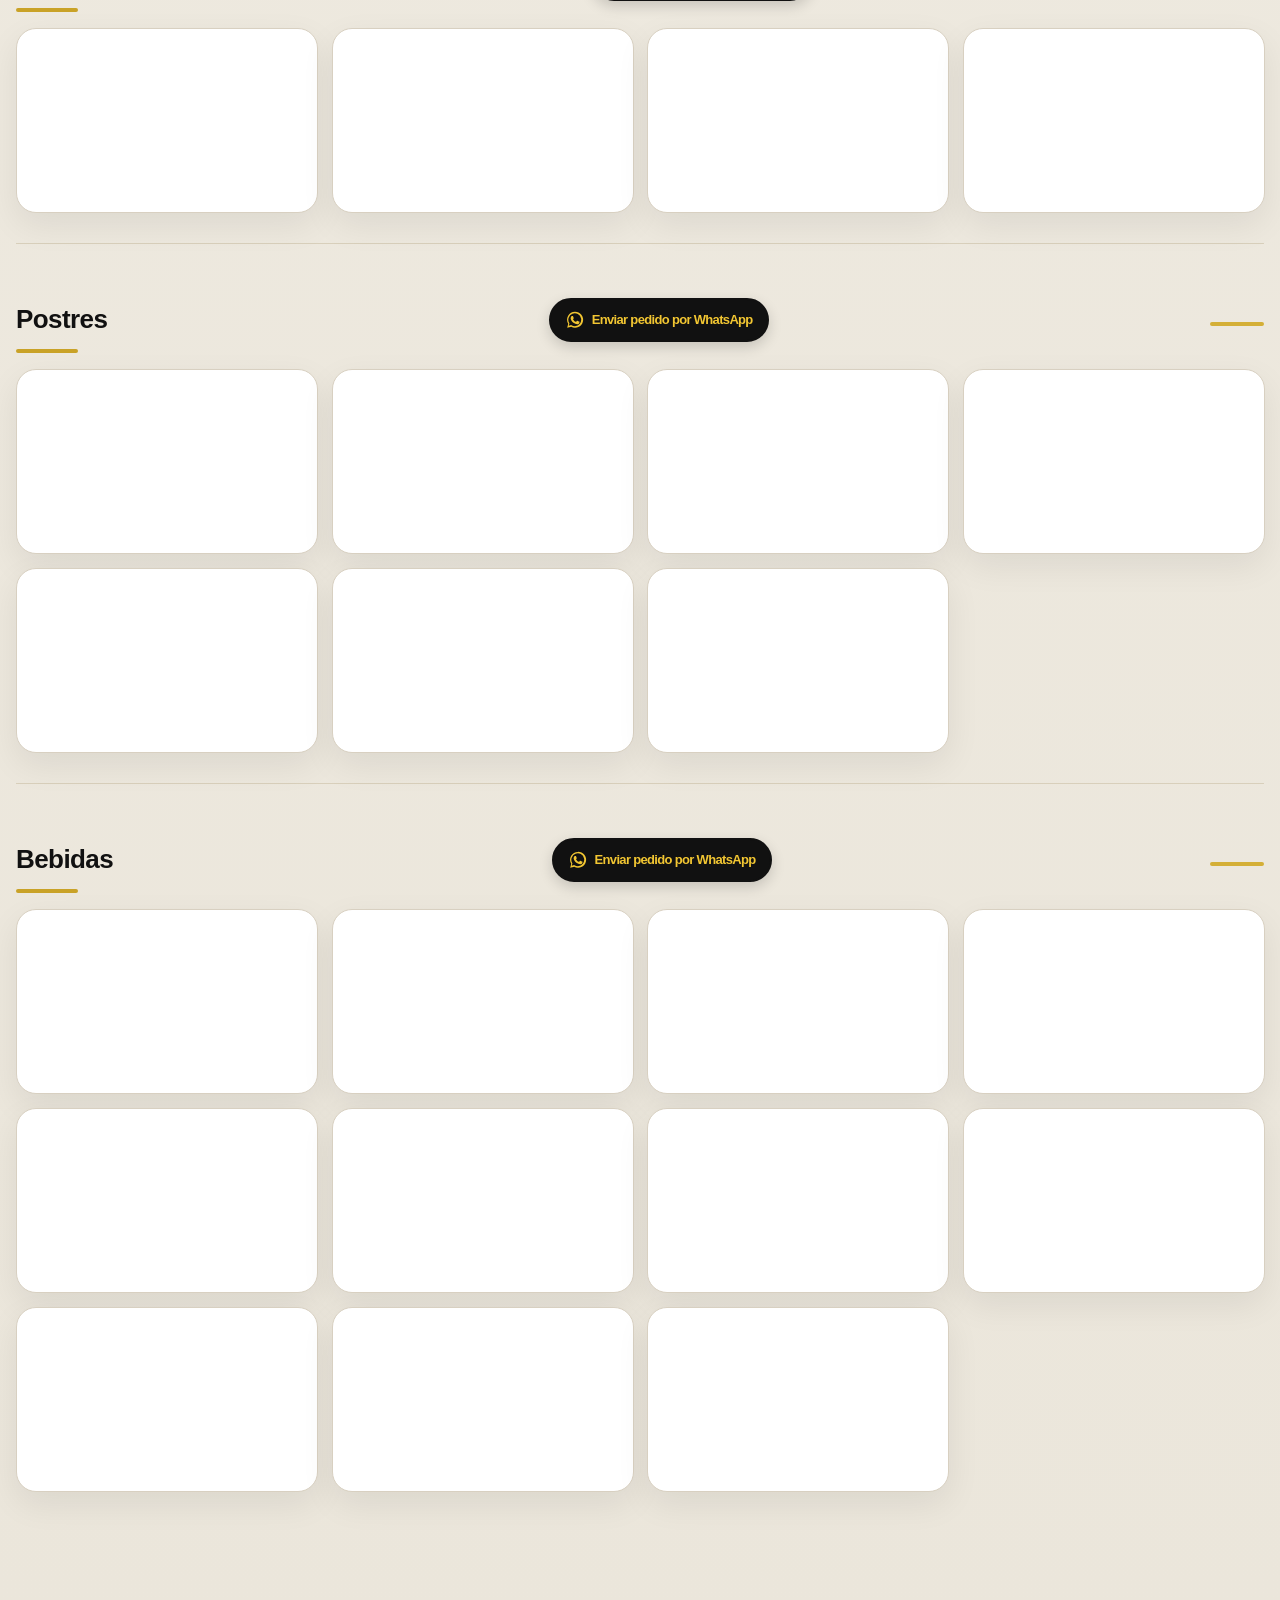
==== commit a38bd4d9: "Limitar indicación de venta de pollo a sábado y domingo" ====
--- a/index.html
+++ b/index.html
@@ -25,7 +25,7 @@
     </video>
     <div class="heroOfferShade"></div>
     <div class="heroOfferContent">
-      <span class="heroOfferBadge">VIERNES · SÁBADO · DOMINGO · POR ENCARGO</span>
+      <span class="heroOfferBadge">SÁBADO · DOMINGO</span>
       <h2 id="polloHeroTitle">POLLO <strong>AL HORNO DE BARRO</strong></h2>
       <p class="heroOfferLead">Elegí fritas o ensalada · chimichurri o limón.</p>
       <div class="heroOfferPrices" aria-label="Precios de pollo al horno de barro">
@@ -33,7 +33,7 @@
         <button type="button" onclick="add('1/2 pollo al horno de barro',16000,'Comidas al plato')"><span>1/2 pollo</span><b>$16.000</b><small>+ Agregar</small></button>
         <button type="button" onclick="add('1/4 pollo al horno de barro',10000,'Comidas al plato')"><span>1/4 pollo</span><b>$10.000</b><small>+ Agregar</small></button>
       </div>
-      <a class="heroOfferCTA" target="_blank" rel="noopener" href="https://wa.me/542664576554?text=Hola%21%20Quiero%20encargar%20pollo%20al%20horno%20de%20barro%20%F0%9F%91%87%0A%0APedido%3A%20%0AD%C3%ADa%20%28viernes%2Fs%C3%A1bado%2Fdomingo%29%3A%20%0AGuarnici%C3%B3n%20%28fritas%20o%20ensalada%29%3A%20%0AAcompa%C3%B1amiento%20%28chimichurri%20o%20lim%C3%B3n%29%3A%20%0ADirecci%C3%B3n%20o%20retiro%3A%20%0AForma%20de%20pago%3A%20%0AObservaci%C3%B3n%3A">💬 ENCARGAR POR WHATSAPP</a>
+      <a class="heroOfferCTA" target="_blank" rel="noopener" href="https://wa.me/542664576554?text=Hola%21%20Quiero%20encargar%20pollo%20al%20horno%20de%20barro%20%F0%9F%91%87%0A%0APedido%3A%20%0AD%C3%ADa%20%28s%C3%A1bado%2Fdomingo%29%3A%20%0AGuarnici%C3%B3n%20%28fritas%20o%20ensalada%29%3A%20%0AAcompa%C3%B1amiento%20%28chimichurri%20o%20lim%C3%B3n%29%3A%20%0ADirecci%C3%B3n%20o%20retiro%3A%20%0AForma%20de%20pago%3A%20%0AObservaci%C3%B3n%3A">💬 ENCARGAR POR WHATSAPP</a>
     </div>
   </div>
 </section><div id="content"></div></main>
